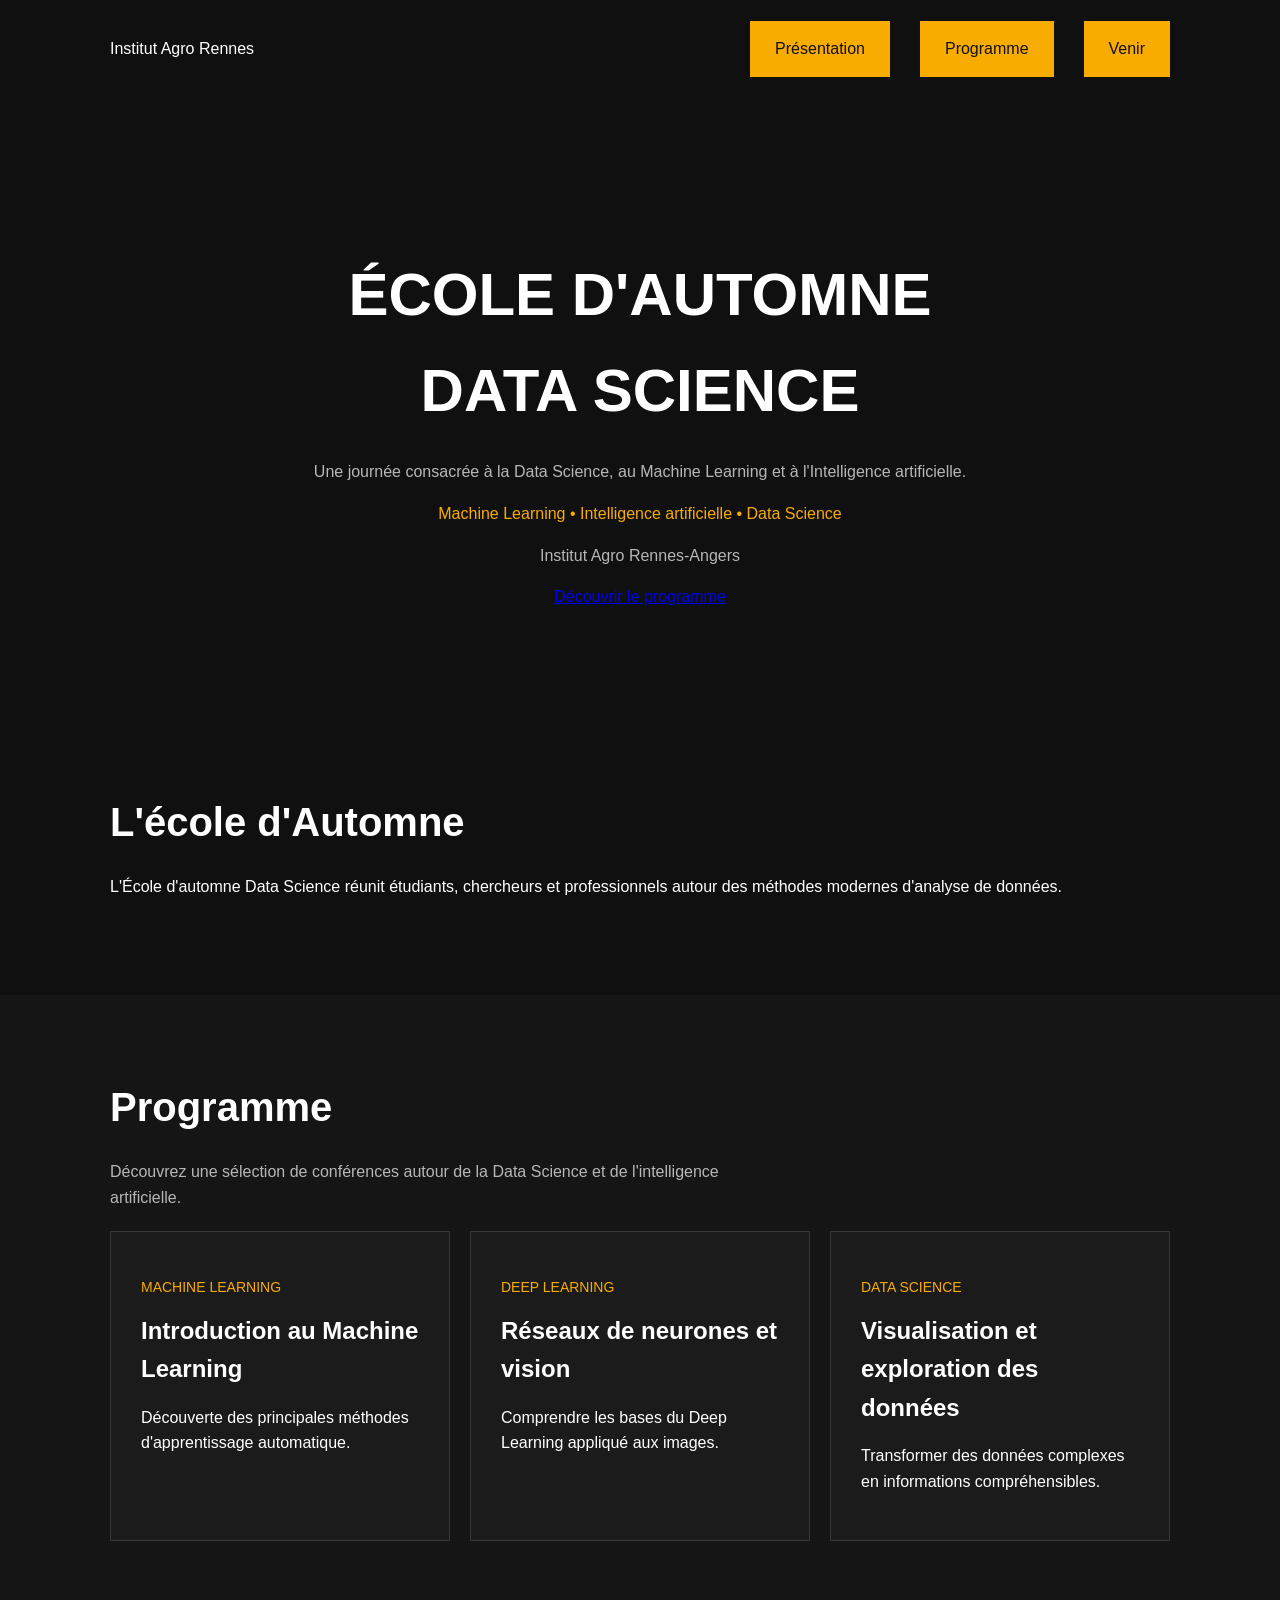
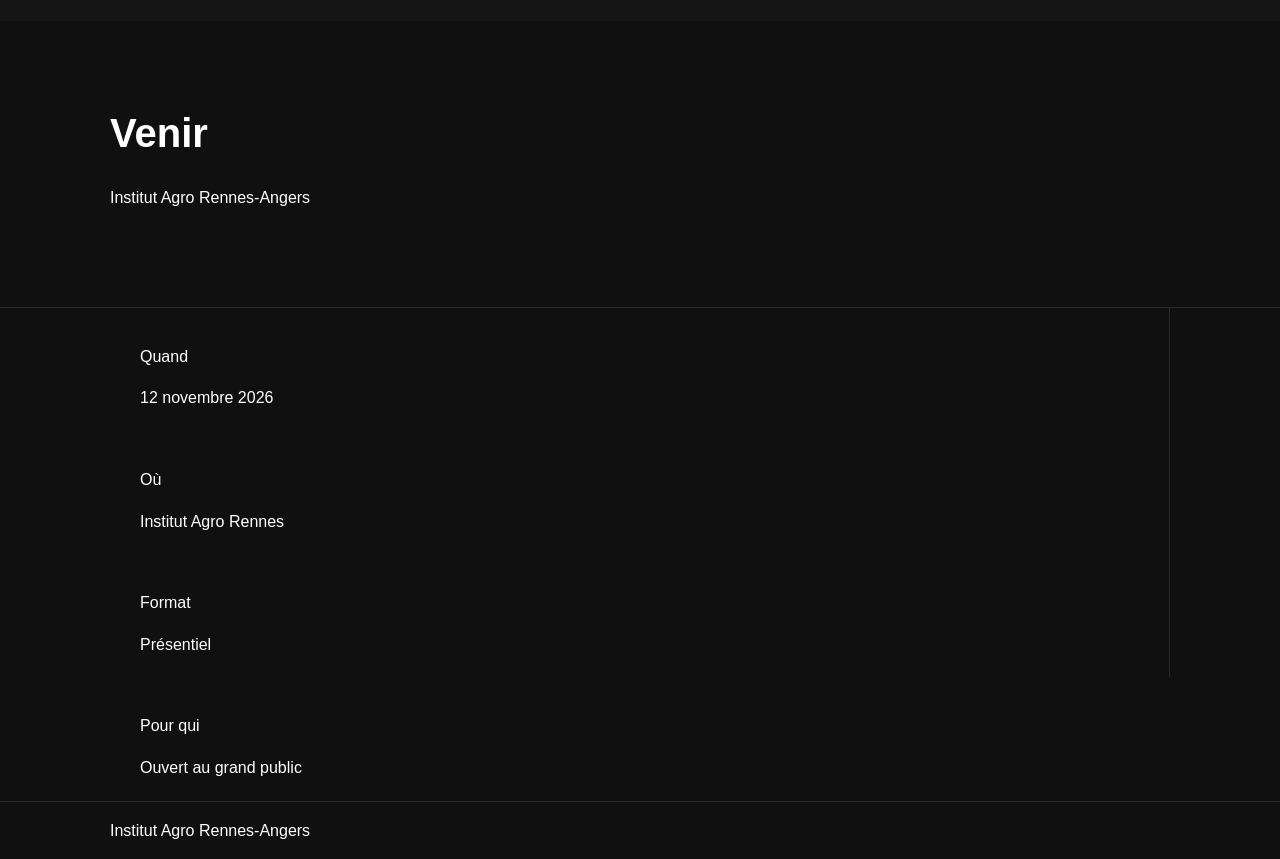
==== index.html @ f774ac55 "Initial commit Co-Authored-By: Claude Opus 5.5 <noreply@anthropic.com>" ====
<!DOCTYPE html>

<html lang="fr">

<head>
    <meta charset="UTF-8">

    <meta 
        name="viewport"
        content="width=device-width, initial-scale=1.0"
    >

    <title>École d'automne Data Science</title>

    <link rel="stylesheet" href="style.css">

</head>

<body>

    <header>

        <div class="container header-content">
        
            <p>
            Institut Agro Rennes
            </p>

            <nav>
                <a class="btn" href="#presentation">Présentation</a>
                <a class="btn" href="#programme">Programme</a>
                <a class="btn" href="#venir">Venir</a>

            </nav>
        </div>
    </header>

    <main>
        <section class="hero">
            <div class="container">
                <h1>
                    École d'automne
                    <br>
                    Data Science
                </h1>

                <p>
                    Une journée consacrée à la Data Science,
                    au Machine Learning et à l'Intelligence artificielle.
                </p>

                <p class="jaune">Machine Learning • Intelligence artificielle • Data Science</p>

                <p>Institut Agro Rennes-Angers</p>

                <a href="#programme">Découvrir le programme</a>

            </div>
        </section>

        <section id="presentation">
            <div class="container">
                <h2>L'école d'Automne</h2>

                <p>
                    L'École d'automne Data Science réunit étudiants,
                    chercheurs et professionnels autour des méthodes
                    modernes d'analyse de données.
                </p>

            </div>
        </section>

        <section id="programme">
            <div class="container">
                <h2>Programme</h2>

                <p class="section-intro">
                    Découvrez une sélection de conférences autour
                    de la Data Science et de l'intelligence artificielle.
                </p>

                <div class="programme-grid">
                    <article class="card">
                        <p class="card-theme">Machine Learning</p>

                        <h3>
                            Introduction au Machine Learning
                        </h3>

                        <p>
                            Découverte des principales méthodes
                            d'apprentissage automatique.
                        </p>
                    </article>

                    <article class="card">
                        <p class="card-theme">Deep Learning</p>

                        <h3>
                            Réseaux de neurones et vision
                        </h3>

                        <p>
                            Comprendre les bases du Deep Learning
                            appliqué aux images.
                        </p>
                    </article>

                    <article class="card">
                        <p class="card-theme">Data Science</p>

                        <h3>
                            Visualisation et exploration des données
                        </h3>

                        <p>
                            Transformer des données complexes
                            en informations compréhensibles.
                        </p>
                    </article>
            </div>
        </section>

        <section id="venir">
            <div class="container">
                <h2>Venir</h2>

                <p>
                    Institut Agro Rennes-Angers
                </p>
            </div>
        </section>

        <section class="infos">
            <div class="container">
                <div class="infos-grid">
                    <div class="info-item">
                        <p class="info-label">Quand</p>
                        <p>12 novembre 2026</p>
                    </div>

                    <div class="info-item">
                        <p class="info-label">Où</p>
                        <p>Institut Agro Rennes</p>
                    </div>

                    <div class="info-item">
                        <p class="info-label">Format</p>
                        <p>Présentiel</p>
                    </div>

                    <div class="info-item">
                        <p class="info-label">Pour qui</p>
                        <p>Ouvert au grand public</p>
                    </div>
                </div>
            </div>
        </section>
    </main>

    <footer>
        <div class="container">
            <p>
                Institut Agro Rennes-Angers
            </p>
        </div>
    </footer>

    

</body>

</html>
---- style.css ----
/* =========================
   BASE
   ========================= */

* {
    box-sizing: border-box;
}

body {
    margin: 0;
    background-color: #101010;
    color: white;
    font-family: Arial, sans-serif;
    line-height: 1.6;
}


/* =========================
   LAYOUT
   ========================= */

.container {
    max-width: 1100px;
    margin: 0 auto;
    padding: 0 20px;
}


/* =========================
   HEADER
   ========================= */

header {
    padding: 20px 0;
}

.header-content {
    display: flex;
    justify-content: space-between;
    align-items: center;
}

nav {
    display: flex;
    gap: 30px;
}

nav a {
    color: white;
    text-decoration: none;
}

nav a:hover {
    color: #f8ac00;
}


/* =========================
   HERO
   ========================= */

.hero {
    text-align: center;
    padding: 100px 0;
}

h1 {
    font-size: 60px;
    margin-bottom: 20px;
    text-transform: uppercase;
}

.hero p {
    color: #b7b7b7;
}

.hero .jaune {
    color: #f8ac00;
}


/* =========================
   BOUTONS
   ========================= */

.btn {
    display: inline-block;
    padding: 15px 25px;
    background-color: #f8ac00;
    color: #101010;
    text-decoration: none;
}

.btn:hover {
    background-color: white;
}


/* =========================
   SECTIONS
   ========================= */

#presentation,
#programme,
#venir {
    padding: 80px 0;
}

.programme-grid {
    display: grid;
    grid-template-columns: repeat(3, 1fr);
    gap: 20px;
}

.card {
    padding: 30px;

    background-color: #1b1b1b;

    border: 1px solid #383838;

    transition: border-color 0.2s ease,
    transform 0.2s ease;
}

.card-theme {
    color: #f8ac00;
    text-transform: uppercase;
    font-size: 14px;
}
.card h3 {
    font-size: 24px;
    margin-top: 10px;
    margin-bottom: 15px;
}

h2 {
    font-size: 40px;
    margin-top: 0;
    margin-bottom: 20px;
}

.section-intro {
    max-width: 650px;
    color: #b7b7b7;
    margin-bottom: 20px;
}

.card:hover {
    border-color: #f8ac00;
    transform: translateY(-4px);
}

#programme {
    background-color: #151515;
}

#presentation,
#programme,
#venir {
    padding: 80px 0;
    border-color: 1px solid #282828;
}

@media (max-width: 800px) {
    .header-content {
        flex-direction: column;
        gap: 15px;
    }

    nav {
        gap: 15px;
    }

    h1 {
        font-size: 40px;
    }

    h2 {font-size: 32px;}

    .programme-grid {
        grid-template-columns: 1fr;
    }
}

.infos {
    border-top: 1px solid #282828;
    border-bottom: 1px solid #282828;
}

.infos.grid {
    display: grid;
    grid-template-columns: repeat(4, 1fr);
}

.info-item {
    padding: 20px 30px;
    border-right: 1px solid #282828;
}

.info-item:last-child {
    border-style: none;
}

.info-item p:last-child {
    margin: 0;
}
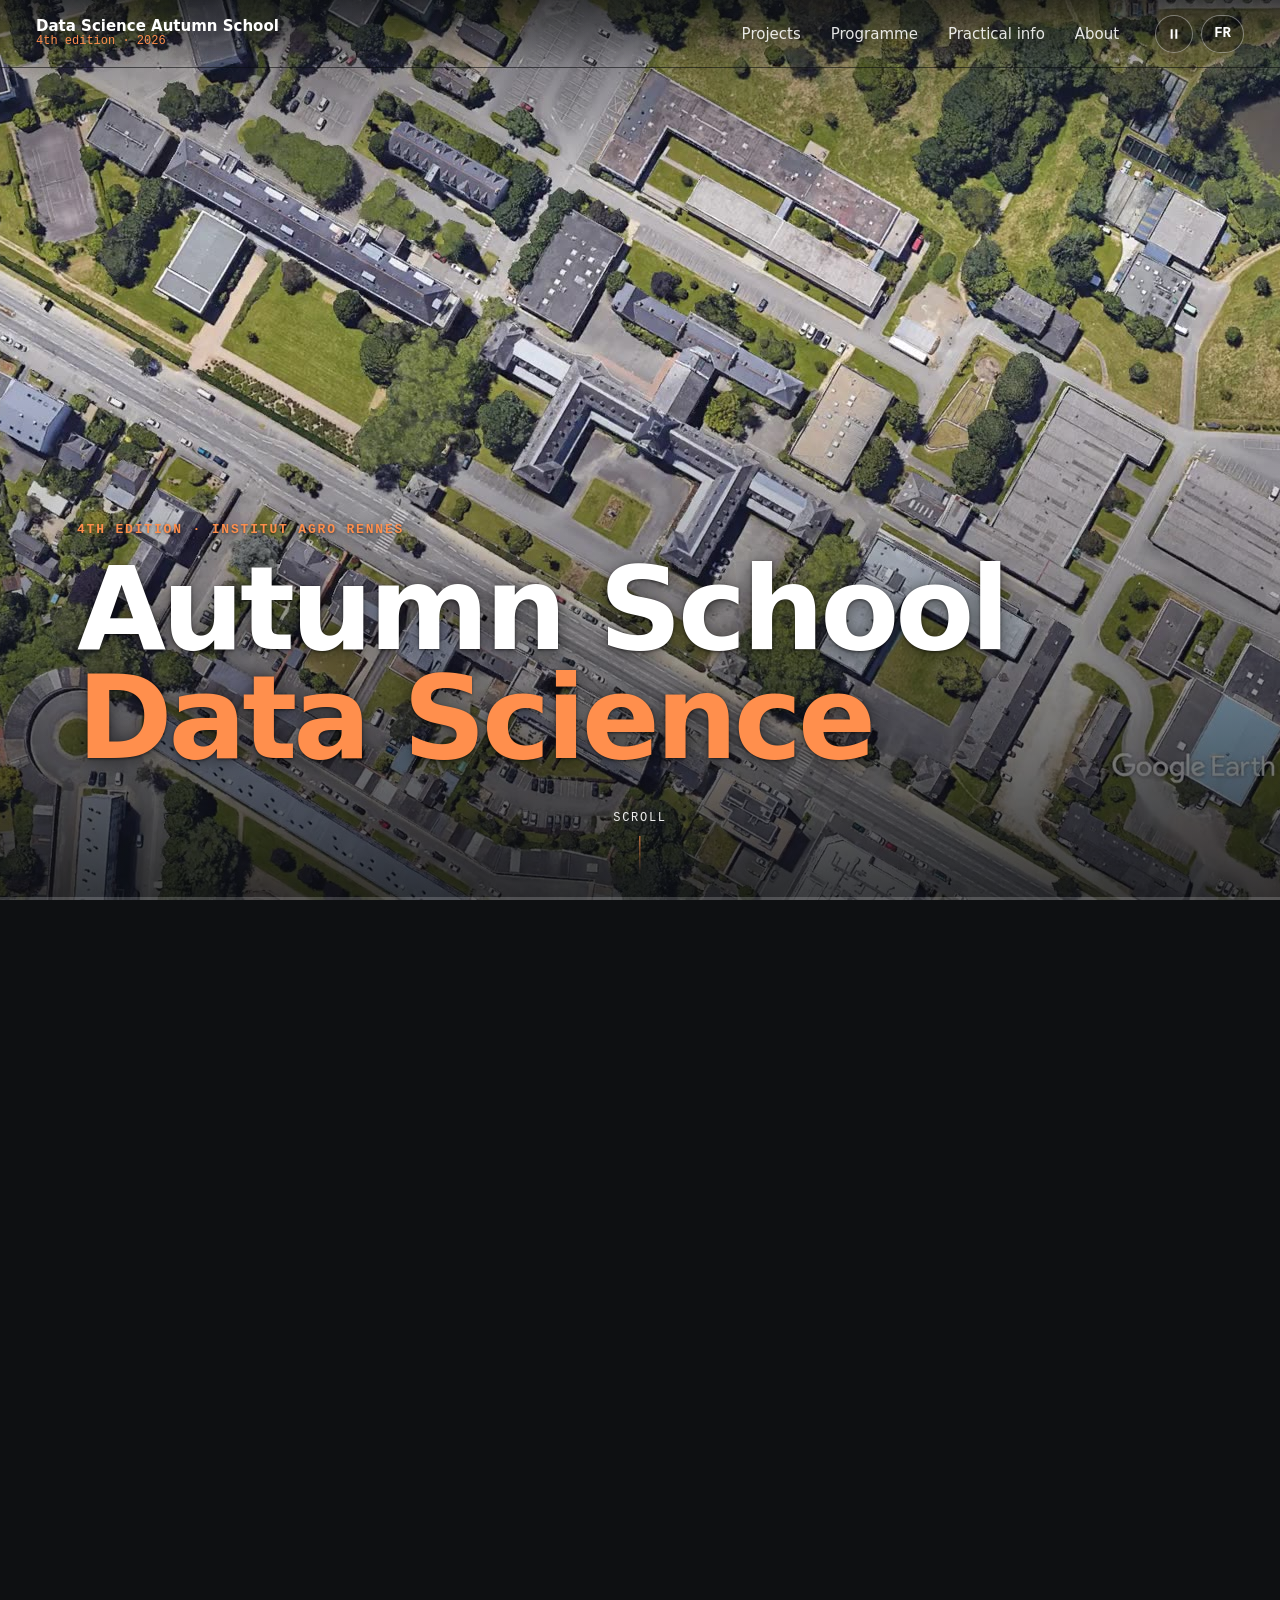
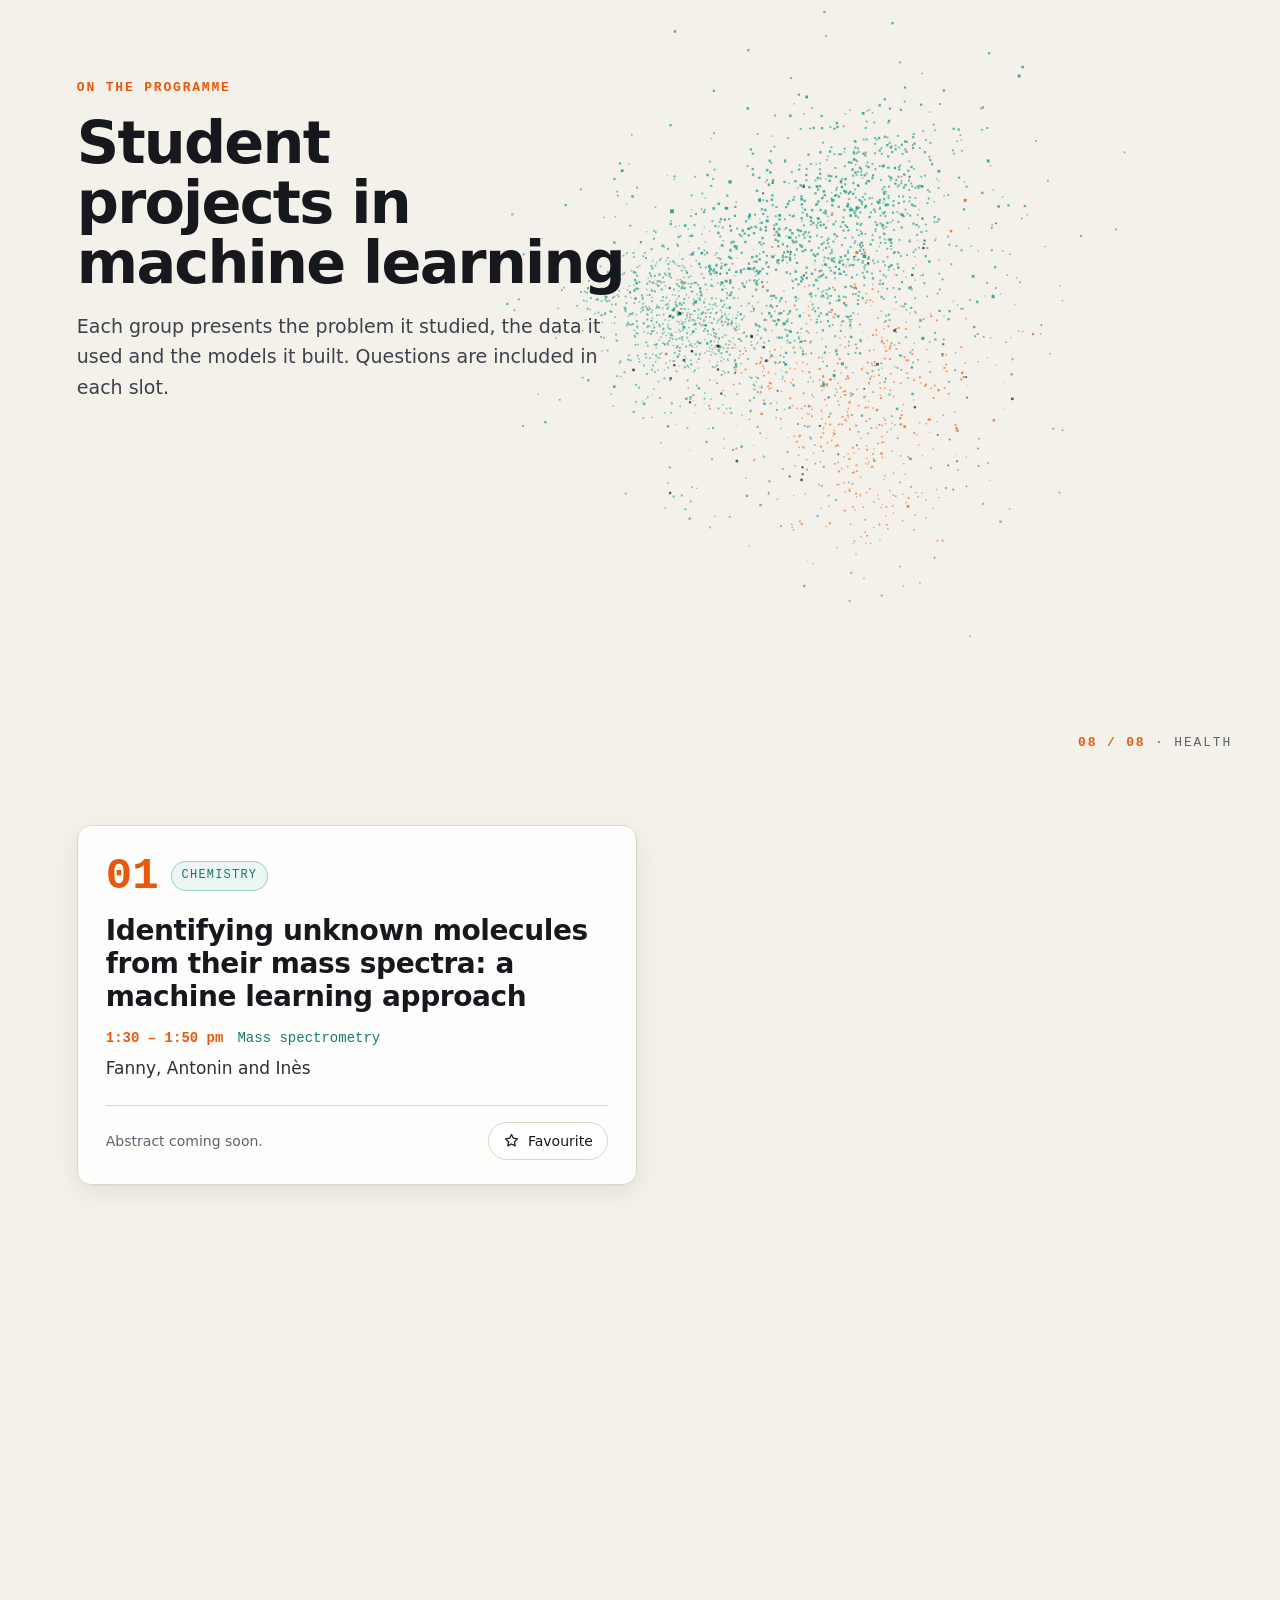
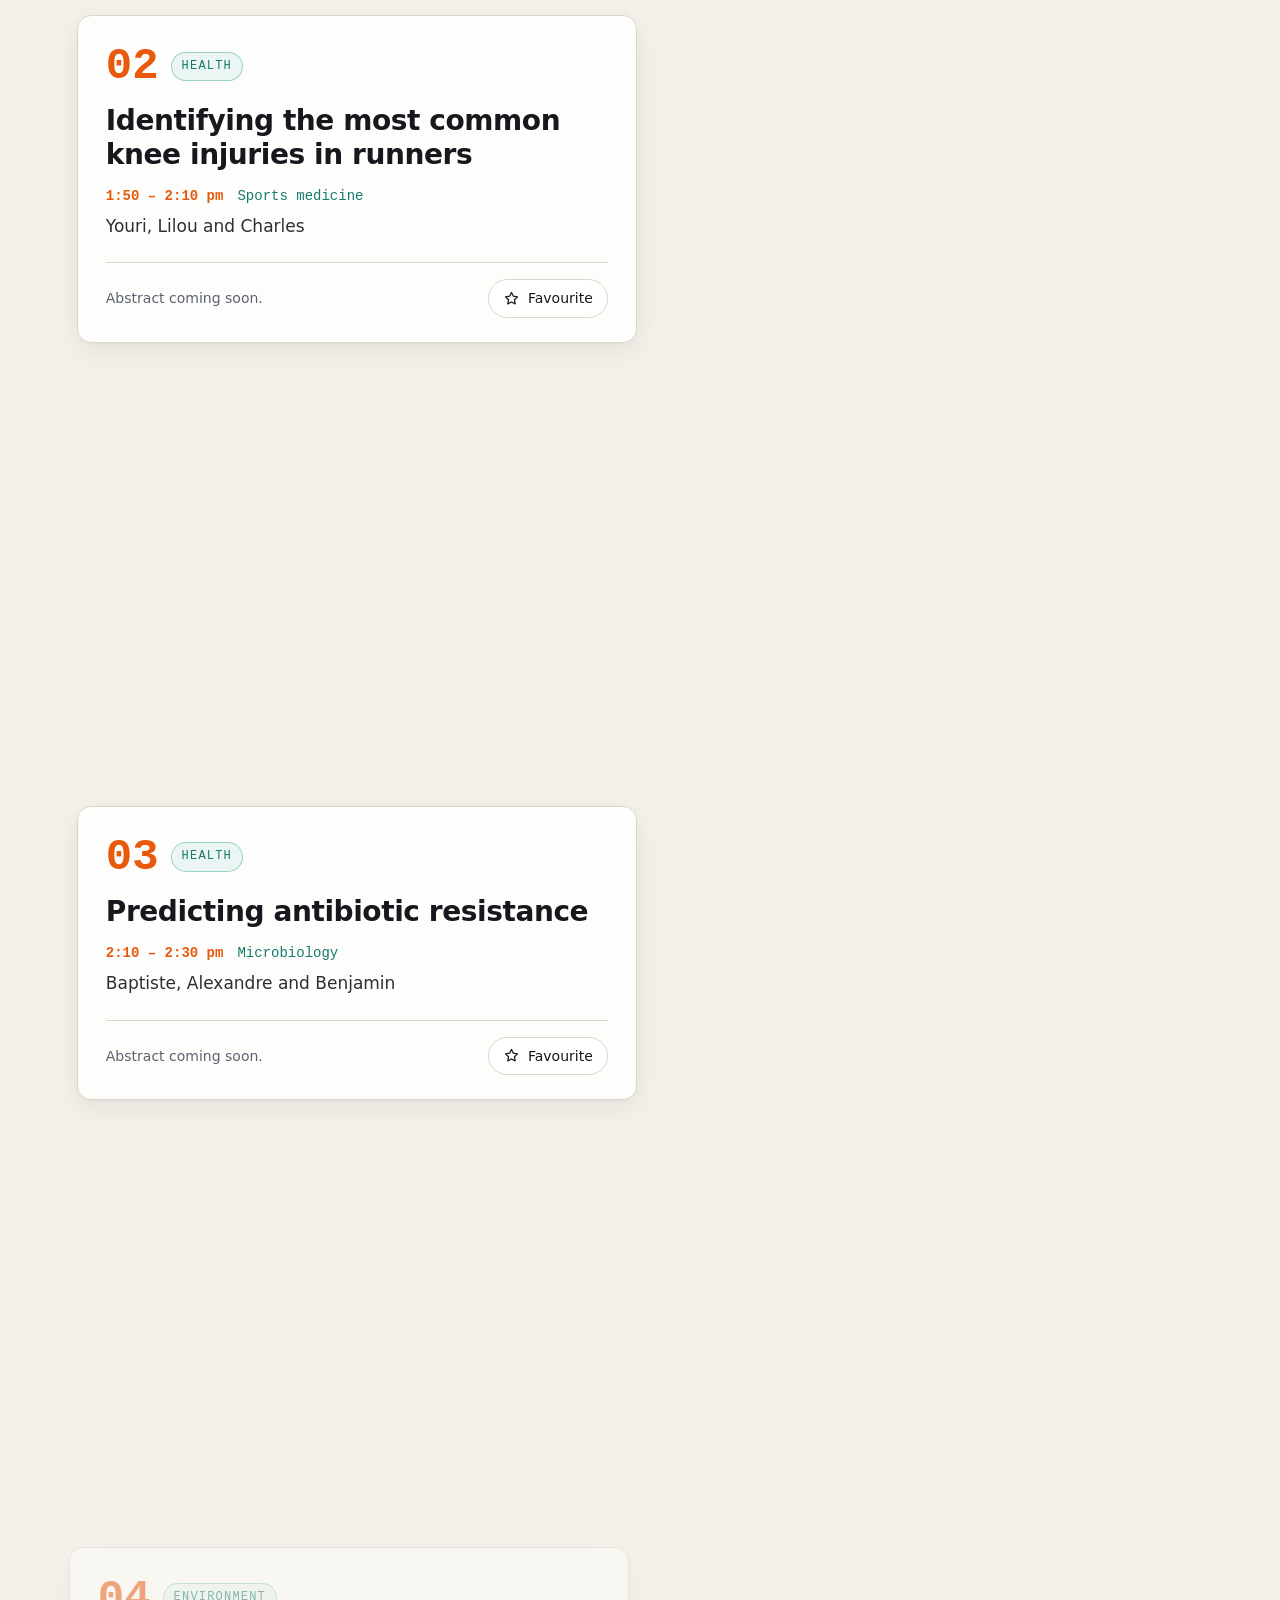
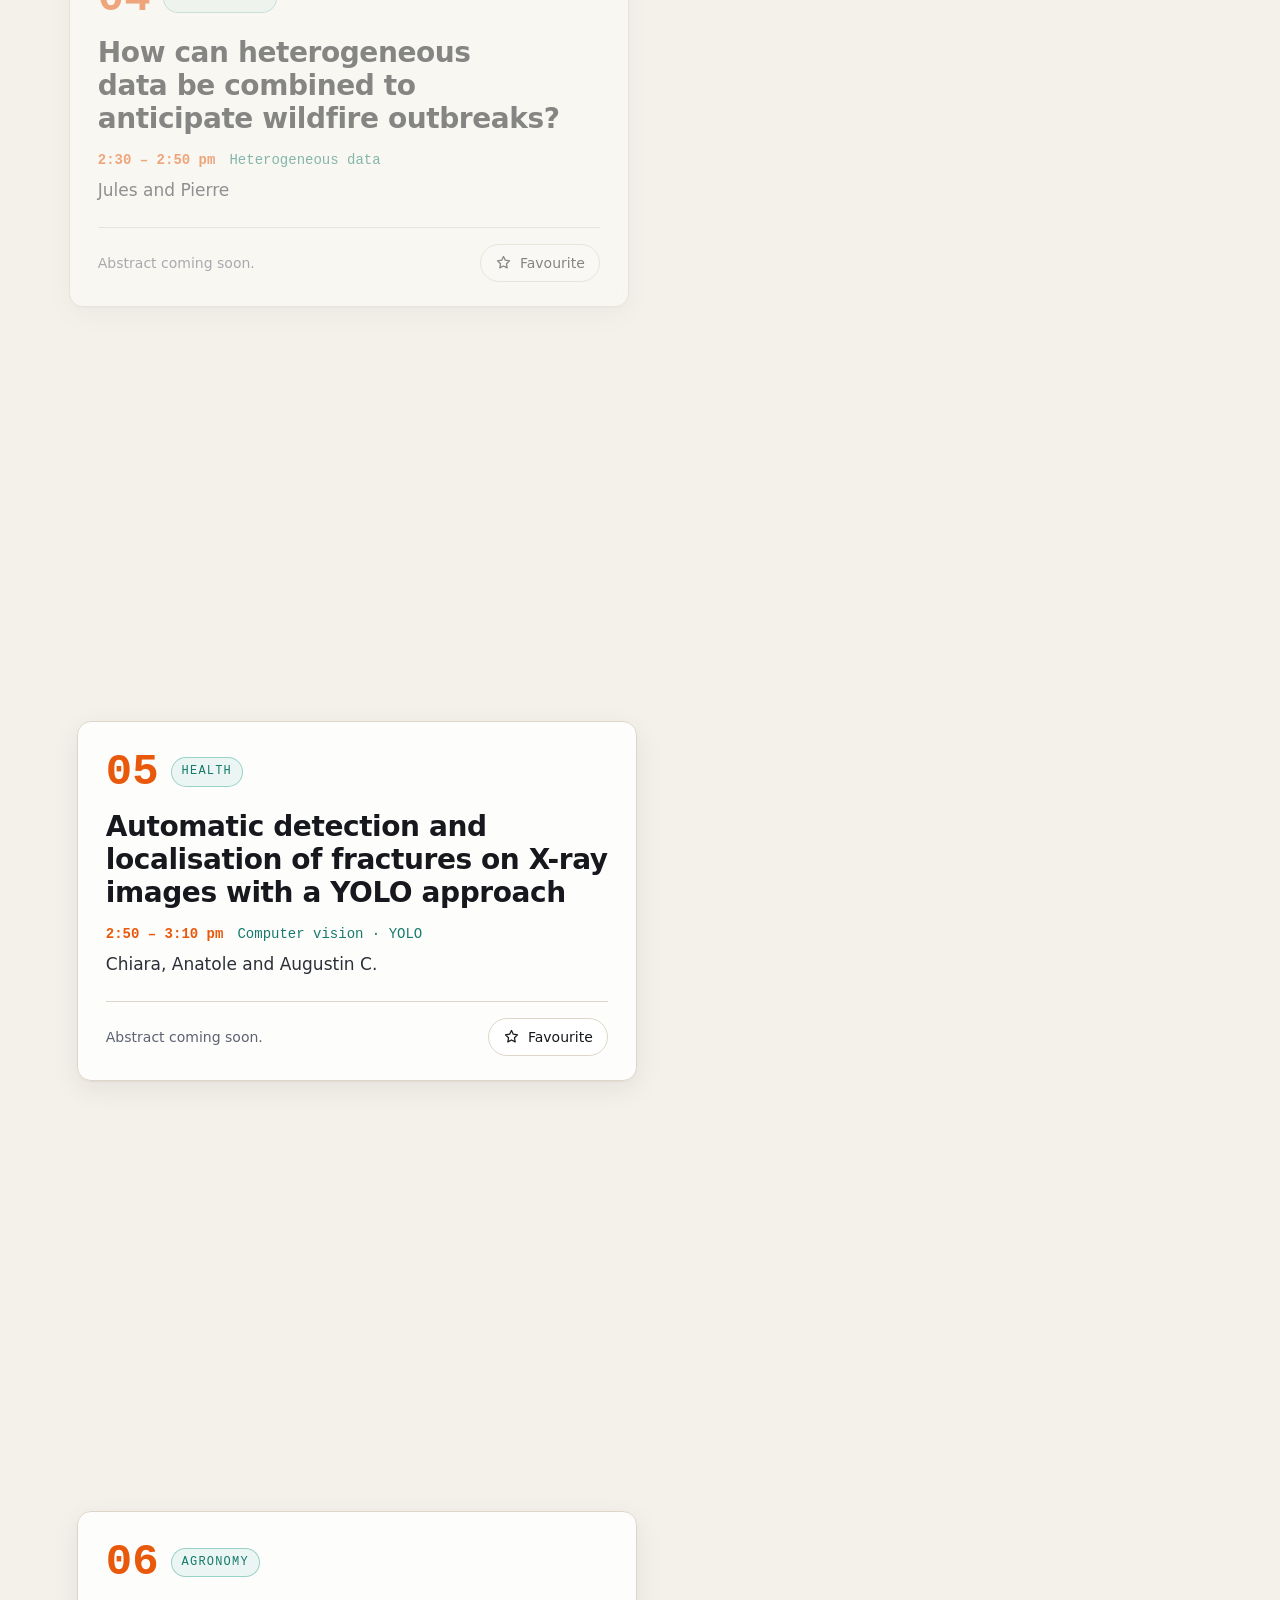
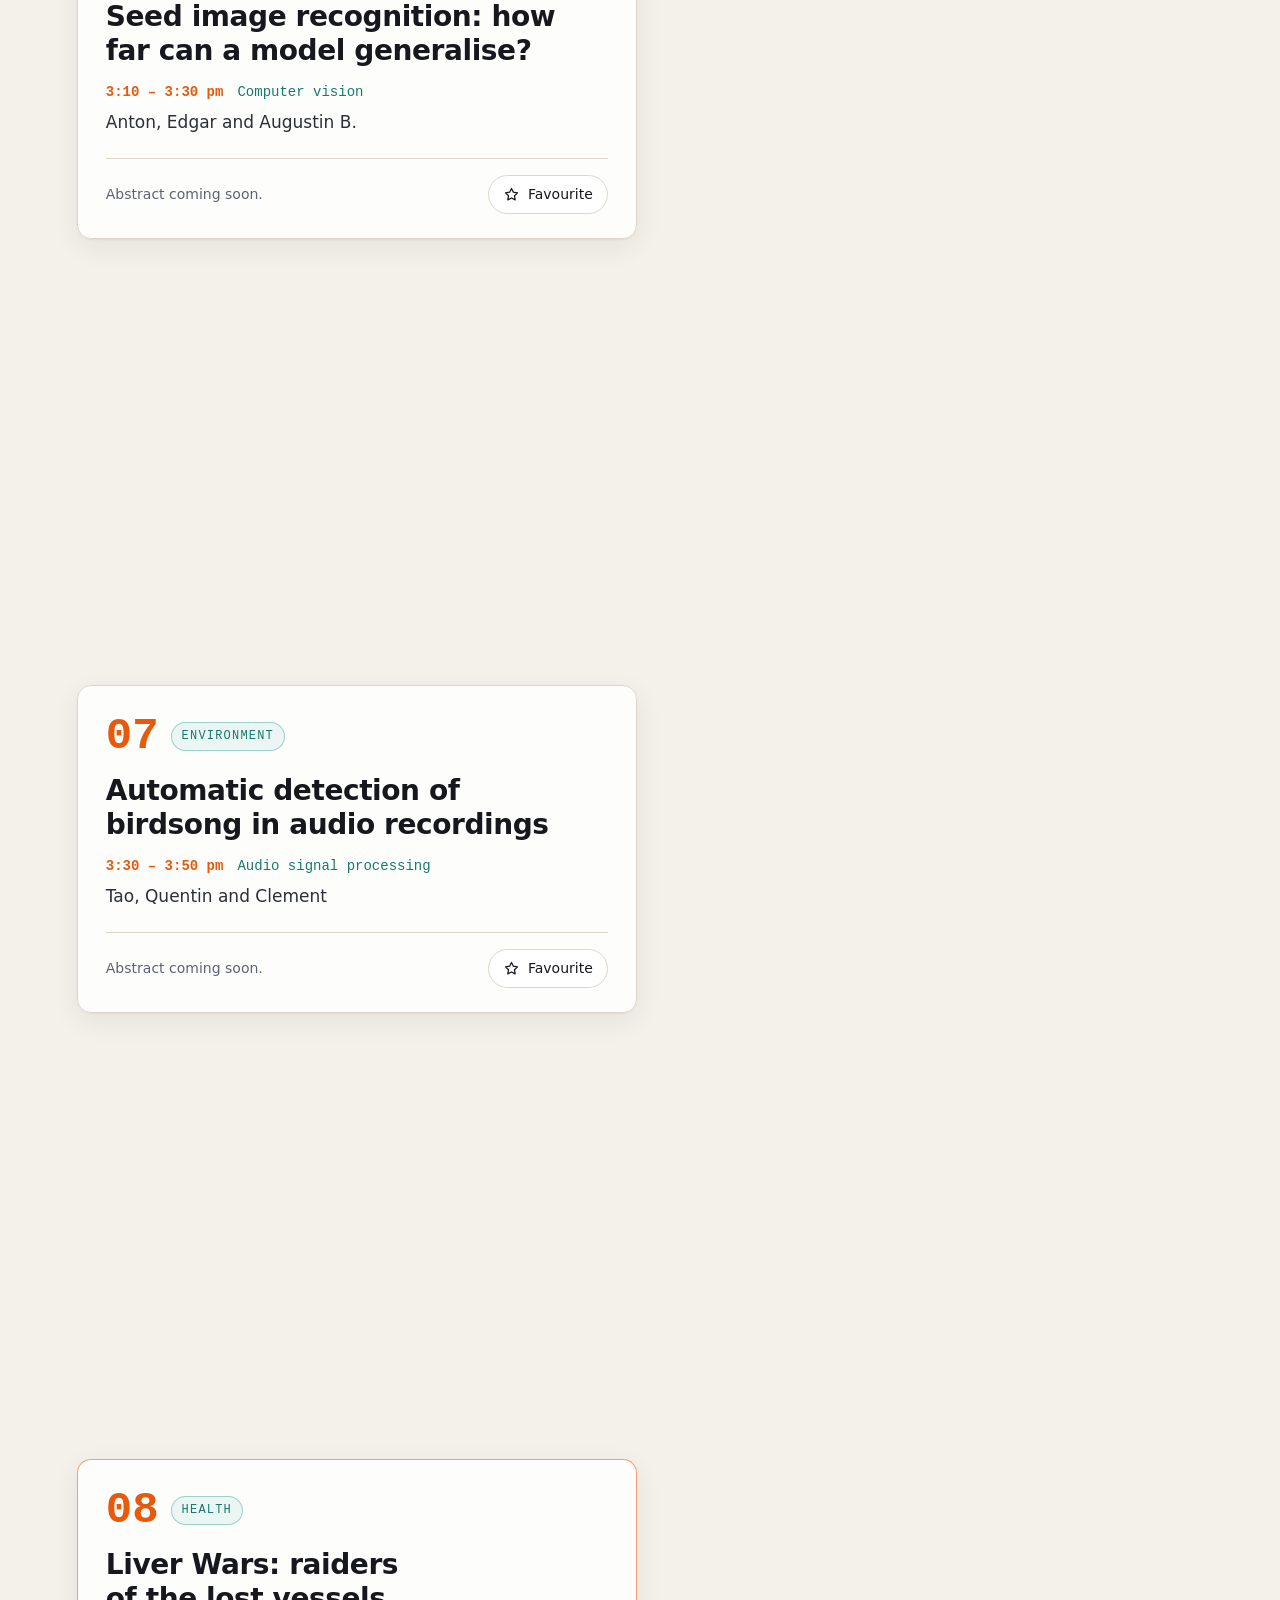
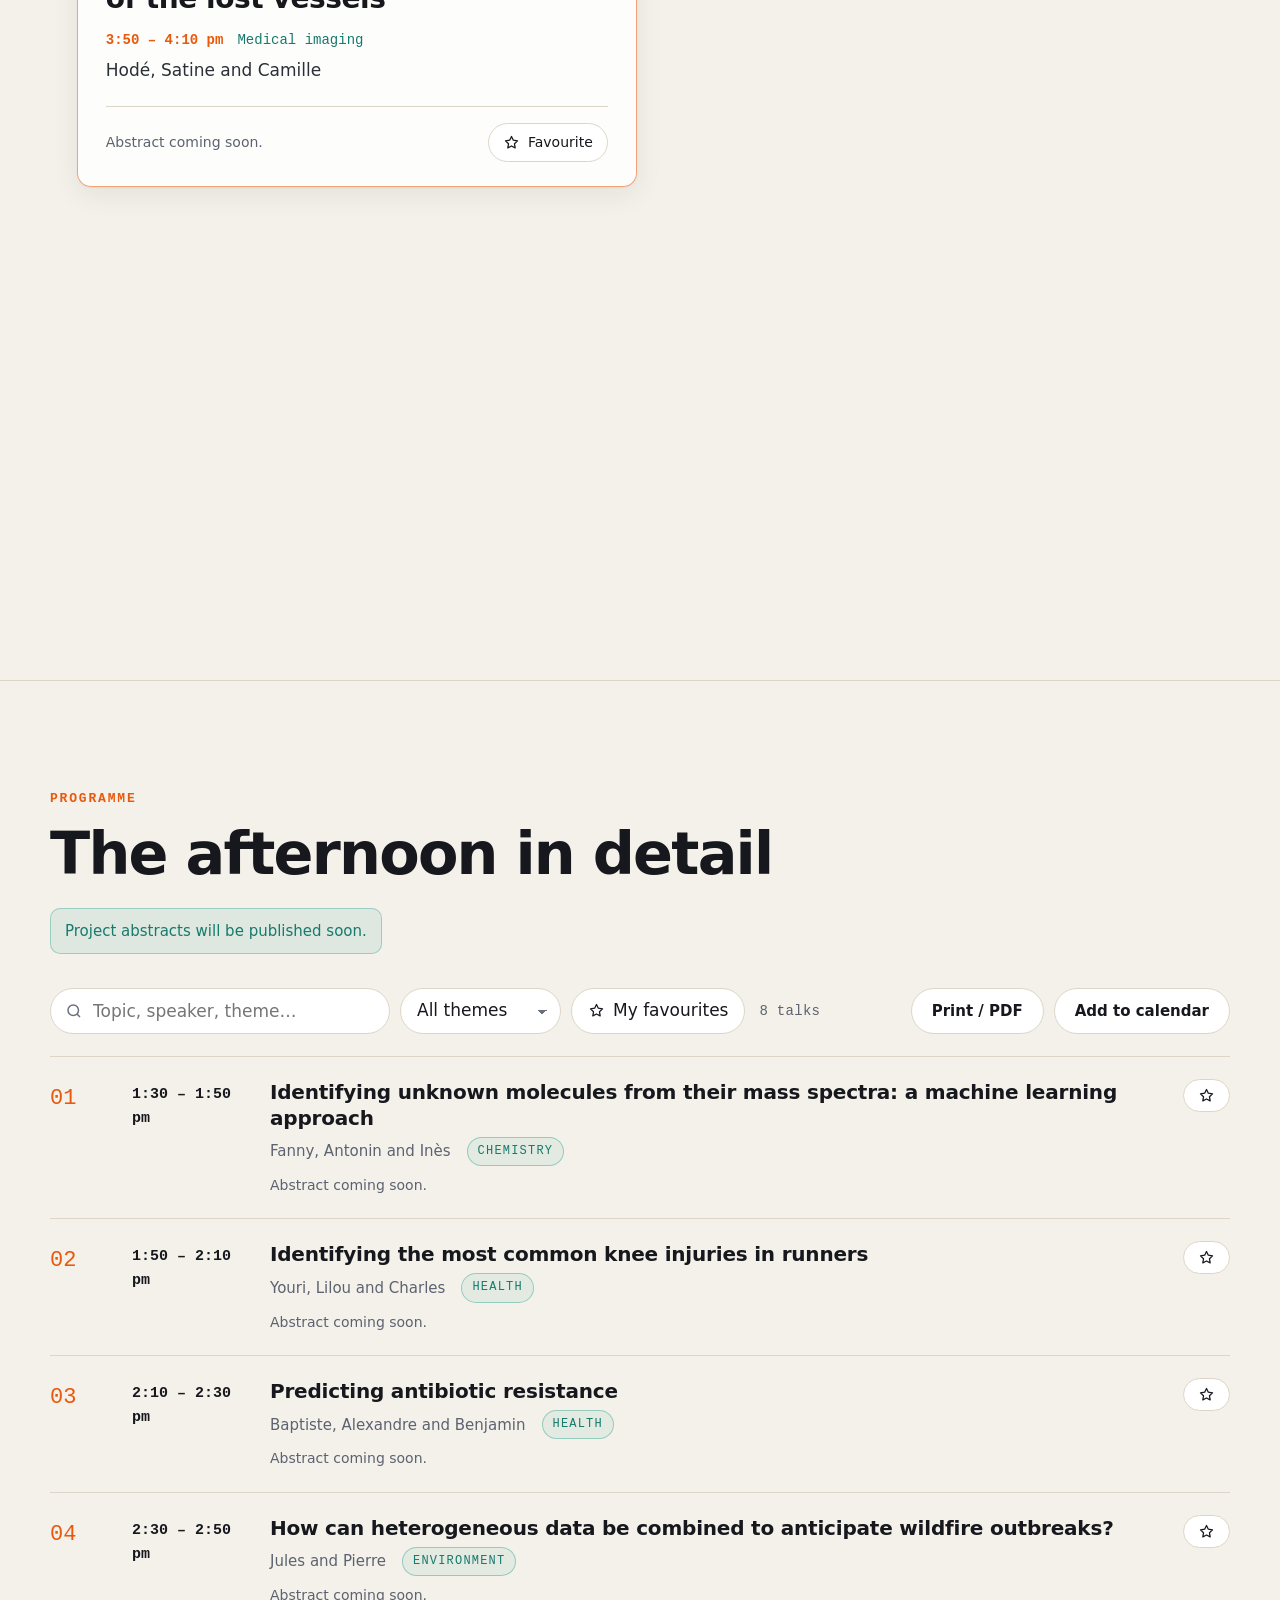
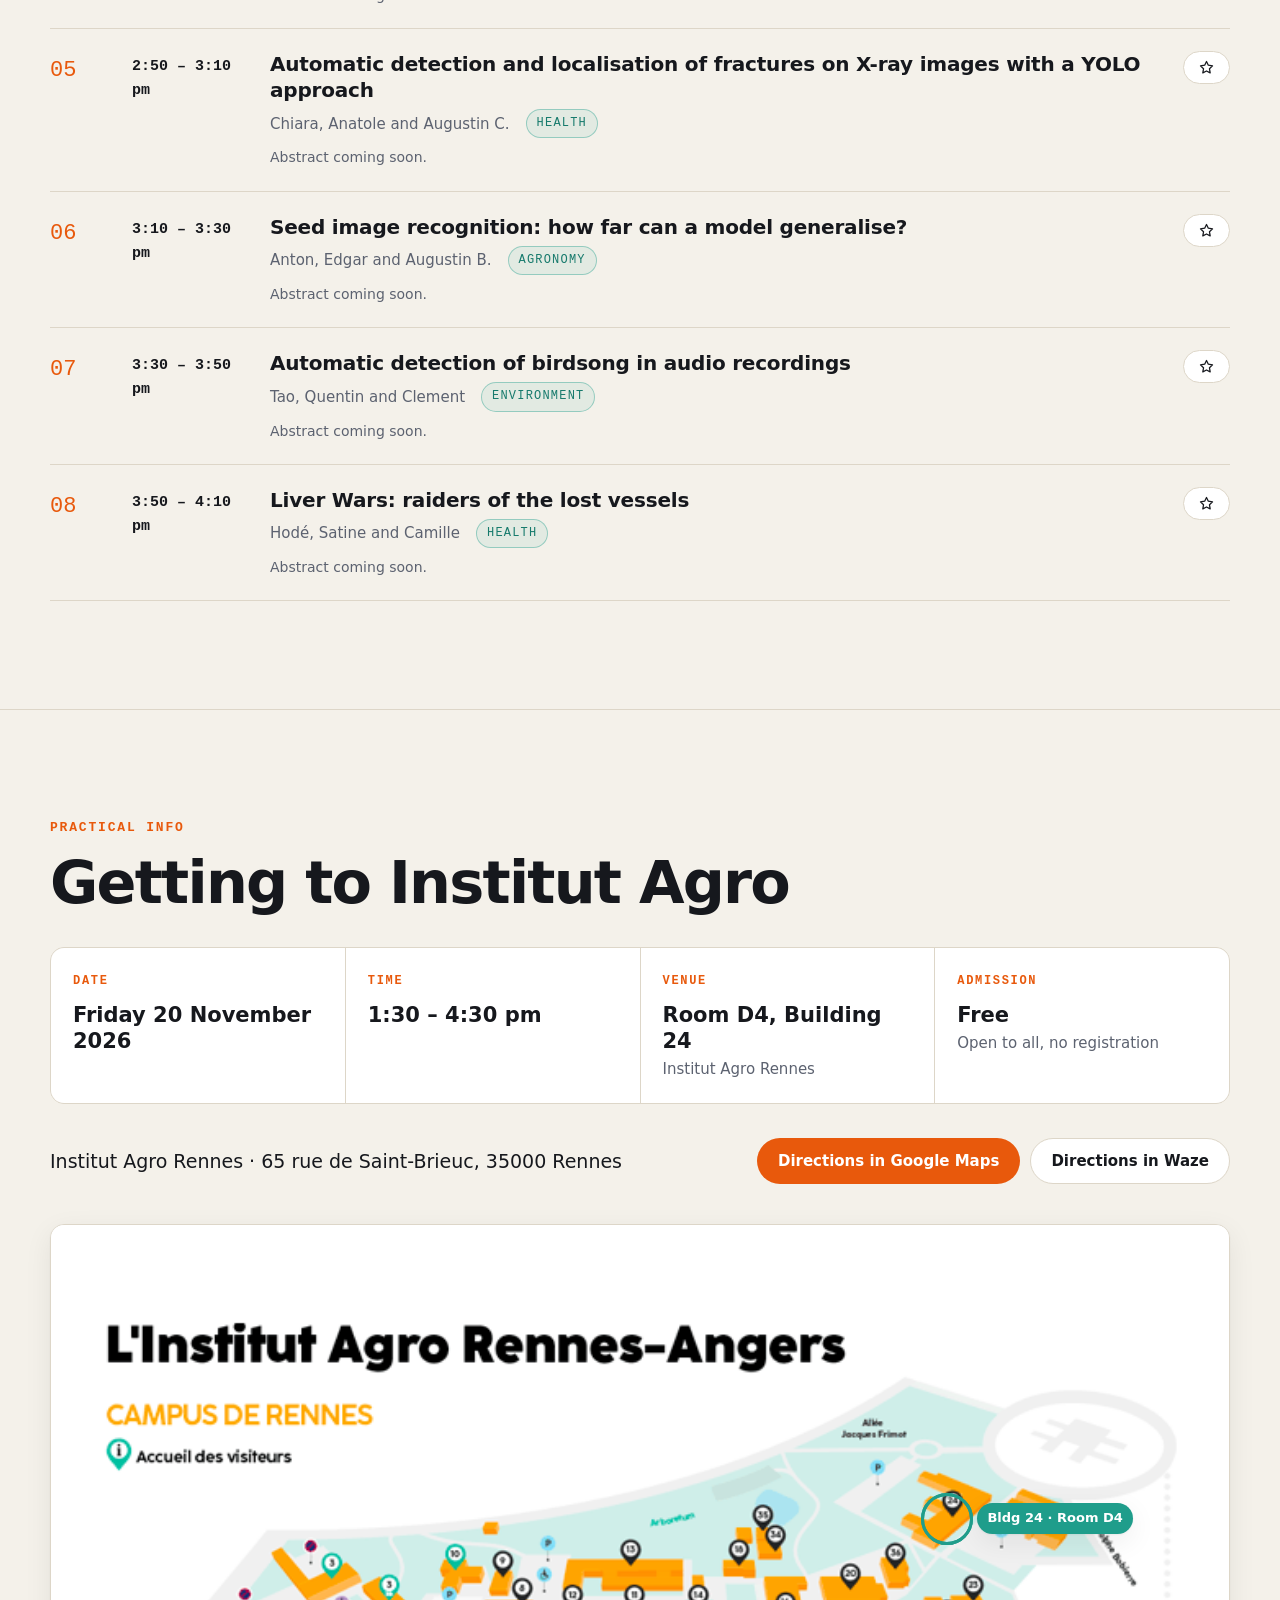
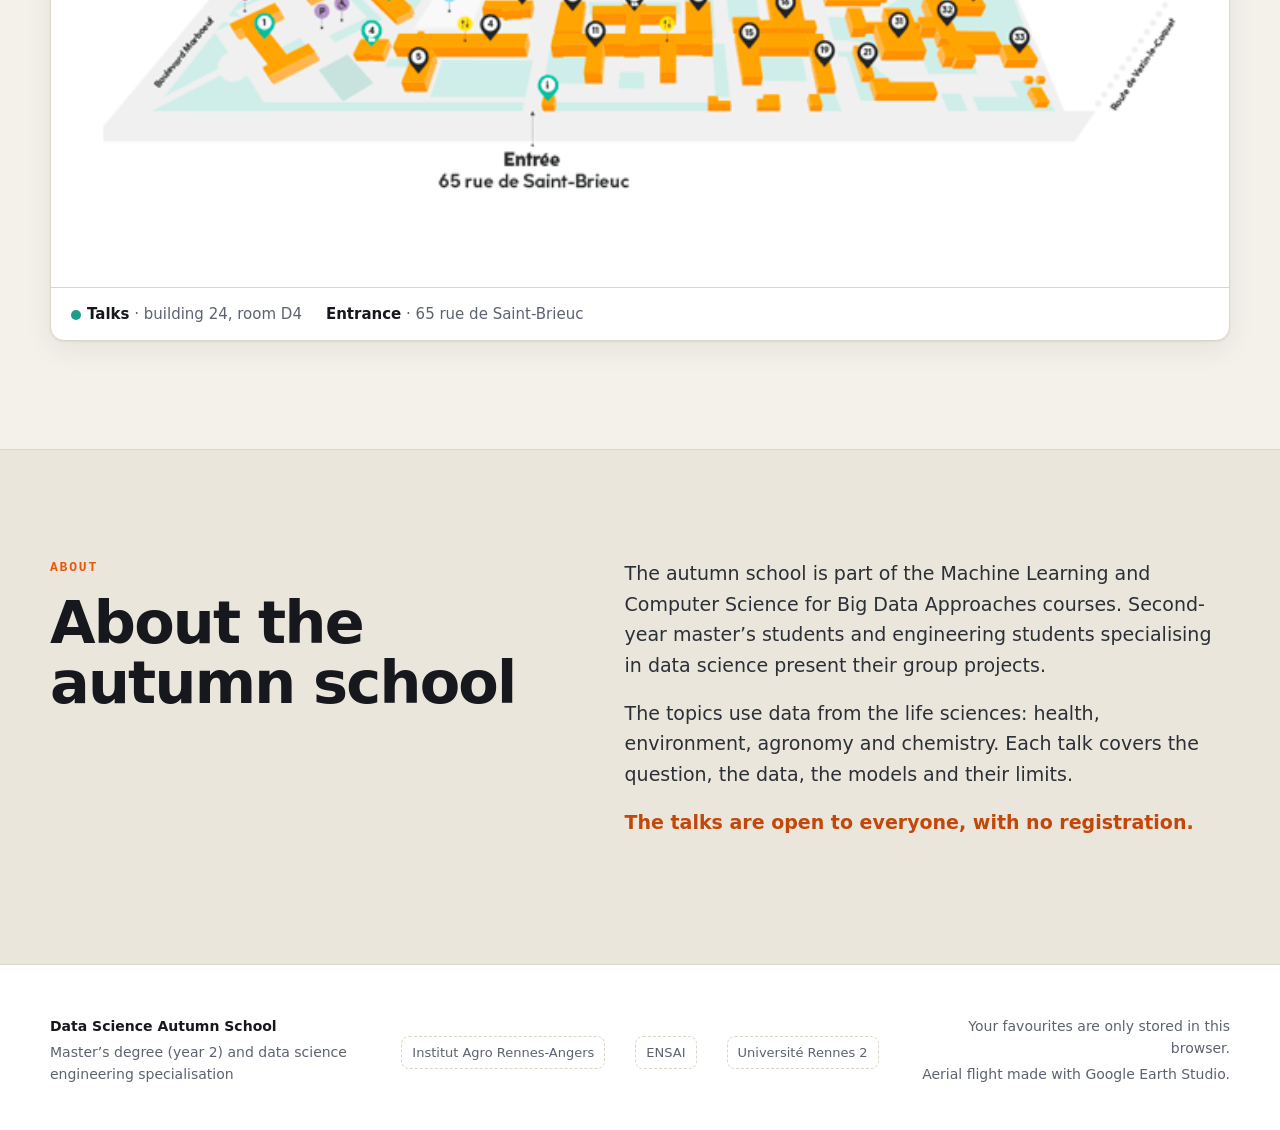
==== commit a72127d5: "Vrais fichiers" ====
--- a/index.html
+++ b/index.html
@@ -1,174 +1,194 @@
 <!DOCTYPE html>
+<html lang="fr">
+<head>
+  <meta charset="utf-8">
+  <meta name="viewport" content="width=device-width, initial-scale=1">
+  <title>École d’automne Data Science — Institut Agro Rennes</title>
+  <meta name="description" content="Quatrième édition de l’école d’automne Data Science de l’Institut Agro Rennes : huit projets étudiants de Machine Learning appliqués au vivant. Entrée libre.">
+  <meta name="theme-color" content="#f4f1ea">
+  <link rel="icon" href="assets/favicon.svg" type="image/svg+xml">
+  <link rel="preload" as="image" href="assets/video/poster-debut.jpg">
+  <link rel="stylesheet" href="style.css">
+</head>
+<body>
+  <a class="skip" href="#programme" data-i18n="skip">Aller au programme</a>
 
-<html lang="fr">
+  <header class="site-header" id="top">
+    <a class="brand" href="#top" aria-label="Accueil">
+      <img class="brand-logo" src="assets/logos/Logo_Institut_Agro_Rennes-Angers.png" alt="Institut Agro Rennes-Angers" onerror="this.remove()">
+      <span class="brand-text">
+        <strong data-i18n="brand">École d’automne Data Science</strong>
+        <small data-i18n="brandSub">4ᵉ édition · 2026</small>
+      </span>
+    </a>
+    <nav class="nav" aria-label="Navigation principale">
+      <a href="#projets" data-i18n="navProjects">Projets</a>
+      <a href="#programme" data-i18n="navProgramme">Programme</a>
+      <a href="#infos" data-i18n="navInfo">Infos pratiques</a>
+      <a href="#apropos" data-i18n="navAbout">À propos</a>
+    </nav>
+    <div class="header-tools">
+      <button class="icon-btn" id="motionToggle" type="button" aria-pressed="false" data-i18n-title="motionPause" title="Mettre les animations en pause">
+        <svg viewBox="0 0 24 24" aria-hidden="true"><path class="i-pause" d="M7 5h3v14H7zM14 5h3v14h-3z"/><path class="i-play" d="M8 5l11 7-11 7z"/></svg>
+      </button>
+      <button class="lang-btn" id="langToggle" type="button" aria-label="Switch to English">EN</button>
+    </div>
+  </header>
 
-<head>
-    <meta charset="UTF-8">
+  <main>
+    <!-- 1. Vol vers le campus : la vidéo avance avec le défilement -->
+    <section class="flight" id="vol" aria-label="Vol vers le campus">
+      <div class="flight-sticky">
+        <div class="flight-media">
+          <img class="flight-poster" id="flightPoster" src="assets/video/poster-debut.jpg" alt="">
+          <video class="flight-video" id="flightVideo" muted playsinline preload="none" aria-hidden="true"></video>
+          <div class="flight-shade"></div>
+        </div>
+        <p class="attribution">Google Earth</p>
 
-    <meta 
-        name="viewport"
-        content="width=device-width, initial-scale=1.0"
-    >
+        <div class="beat beat-1" data-from="0" data-to="0.27">
+          <p class="kicker mono" data-i18n="heroKicker">4ᵉ édition · Institut Agro Rennes</p>
+          <h1 class="hero-title"><span data-i18n="heroTitleA">École d’automne</span><br><em>Data Science</em></h1>
+        </div>
+        <div class="beat beat-2" data-from="0.3" data-to="0.58">
+          <p class="beat-big" data-i18n-html="beat2">Huit projets étudiants de <em>Machine Learning</em> appliqués au vivant.</p>
+        </div>
+        <div class="beat beat-3" data-from="0.62" data-to="0.86">
+          <p class="kicker mono" data-i18n="beat3Kicker">Un après-midi de conférences</p>
+          <p class="beat-big" id="beat3Line">13h30 – 16h30 · Salle D4</p>
+        </div>
+        <div class="beat beat-4" data-from="0.88" data-to="1.01">
+          <p class="beat-big" data-i18n="beat4">Rendez-vous ici.</p>
+          <a class="btn btn-primary" href="#projets" data-i18n="beat4Cta">Découvrir les projets</a>
+        </div>
 
-    <title>École d'automne Data Science</title>
+        <div class="scroll-hint" id="scrollHint" aria-hidden="true">
+          <span data-i18n="scrollHint">Faites défiler</span>
+          <i></i>
+        </div>
+        <div class="flight-progress" aria-hidden="true"><i id="flightBar"></i></div>
+      </div>
+    </section>
 
-    <link rel="stylesheet" href="style.css">
+    <!-- 2. Les projets : un nuage de points 3D change de forme pour chaque conférence -->
+    <section class="projects" id="projets" aria-labelledby="projectsTitle">
+      <div class="projects-stage" aria-hidden="true">
+        <canvas id="cloud"></canvas>
+        <div class="stage-label mono" id="stageLabel"></div>
+      </div>
+      <div class="projects-track">
+        <header class="section-head projects-head">
+          <p class="kicker mono" data-i18n="projectsKicker">Au programme</p>
+          <h2 id="projectsTitle" data-i18n="projectsTitle">Des projets étudiants en Machine Learning</h2>
+          <p class="lead" data-i18n="projectsLead">Chaque groupe présente le problème étudié, les données utilisées et les modèles qu’il a construits. Questions comprises dans le temps de passage.</p>
+        </header>
+        <ol class="talk-cards" id="talkCards"></ol>
+      </div>
+    </section>
 
-</head>
+    <!-- 3. Programme complet -->
+    <section class="programme" id="programme" aria-labelledby="programmeTitle">
+      <div class="wrap">
+        <header class="section-head">
+          <p class="kicker mono" data-i18n="programmeKicker">Programme</p>
+          <h2 id="programmeTitle" data-i18n="programmeTitle">L’après-midi en détail</h2>
+          <p class="notice" id="programmeNotice" data-i18n="programmeNotice">Programme provisoire : l’ordre de passage et les résumés seront publiés prochainement.</p>
+        </header>
 
-<body>
+        <div class="live-banner" id="liveBanner" hidden></div>
 
-    <header>
+        <div class="toolbar" role="search">
+          <label class="field field-search">
+            <span class="sr-only" data-i18n="searchLabel">Rechercher</span>
+            <svg viewBox="0 0 24 24" aria-hidden="true"><circle cx="11" cy="11" r="7"/><path d="M20 20l-4-4"/></svg>
+            <input id="search" type="search" autocomplete="off" data-i18n-placeholder="searchPlaceholder" placeholder="Sujet, intervenant, thème…">
+          </label>
+          <label class="field">
+            <span class="sr-only" data-i18n="themeLabel">Thème</span>
+            <select id="themeFilter"></select>
+          </label>
+          <button class="chip" id="favFilter" type="button" aria-pressed="false">
+            <svg viewBox="0 0 24 24" aria-hidden="true"><path d="M12 3.5l2.6 5.3 5.9.9-4.3 4.1 1 5.8L12 16.9l-5.2 2.7 1-5.8-4.3-4.1 5.9-.9z"/></svg>
+            <span data-i18n="favFilter">Mes favoris</span>
+          </button>
+          <span class="count mono" id="resultCount" aria-live="polite"></span>
+          <span class="toolbar-spacer"></span>
+          <button class="btn btn-ghost" id="printBtn" type="button" data-i18n="print">Imprimer / PDF</button>
+          <button class="btn btn-ghost" id="icsBtn" type="button" data-i18n="calendar">Ajouter au calendrier</button>
+        </div>
 
-        <div class="container header-content">
-        
-            <p>
-            Institut Agro Rennes
-            </p>
+        <ol class="talk-list" id="talkList"></ol>
+        <p class="empty" id="emptyState" hidden data-i18n="empty">Aucune conférence ne correspond à cette recherche.</p>
+      </div>
+    </section>
 
-            <nav>
-                <a class="btn" href="#presentation">Présentation</a>
-                <a class="btn" href="#programme">Programme</a>
-                <a class="btn" href="#venir">Venir</a>
+    <!-- 4. Infos pratiques -->
+    <section class="info" id="infos" aria-labelledby="infoTitle">
+      <div class="wrap">
+        <header class="section-head">
+          <p class="kicker mono" data-i18n="infoKicker">Infos pratiques</p>
+          <h2 id="infoTitle" data-i18n="infoTitle">Venir à l’Institut Agro</h2>
+        </header>
+        <dl class="facts" id="facts"></dl>
+        <div class="route">
+          <p class="address" id="address"></p>
+          <div class="route-links">
+            <a class="btn btn-primary" id="gmapsLink" target="_blank" rel="noopener" data-i18n="gmaps">Itinéraire Google Maps</a>
+            <a class="btn btn-ghost" id="wazeLink" target="_blank" rel="noopener" data-i18n="waze">Itinéraire Waze</a>
+          </div>
+        </div>
+        <figure class="campus-map">
+          <div class="map-frame" id="mapFrame">
+            <div class="map-frame-inner">
+              <img src="assets/plan-campus.png" width="720" height="405" loading="lazy" data-i18n-alt="mapAlt" alt="Plan du campus de Rennes de l’Institut Agro, avec le bâtiment 24 signalé">
+              <span class="map-marker" aria-hidden="true"><span class="map-tag" data-i18n="mapTag">Bât. 24 · Salle D4</span></span>
+            </div>
+          </div>
+          <figcaption class="map-caption">
+            <span><span class="dot" style="background:var(--teal)"></span><b data-i18n="mapConf">Conférences</b> · <span data-i18n="mapConfWhere">bâtiment 24, salle D4</span></span>
+            <span><b data-i18n="mapEntry">Entrée</b> · 65 rue de Saint-Brieuc</span>
+          </figcaption>
+        </figure>
+      </div>
+    </section>
 
-            </nav>
+    <!-- 5. À propos -->
+    <section class="about" id="apropos" aria-labelledby="aboutTitle">
+      <div class="wrap about-grid">
+        <header class="section-head">
+          <p class="kicker mono" data-i18n="aboutKicker">À propos</p>
+          <h2 id="aboutTitle" data-i18n="aboutTitle">Le cadre de l’école d’automne</h2>
+        </header>
+        <div class="about-text">
+          <p data-i18n="about1">L’école d’automne clôt les enseignements de Machine Learning et de Computer Science for Big Data Approaches. Les étudiants de Master 2 et les élèves ingénieurs en spécialisation Sciences des données y présentent les projets menés en groupe.</p>
+          <p data-i18n="about2">Les sujets portent sur des données issues des sciences du vivant : santé, environnement, agronomie et chimie. Chaque présentation expose la question posée, les données, les modèles et leurs limites.</p>
+          <p data-i18n="about3">Les conférences sont ouvertes à tous, sans inscription.</p>
         </div>
-    </header>
+      </div>
+    </section>
+  </main>
 
-    <main>
-        <section class="hero">
-            <div class="container">
-                <h1>
-                    École d'automne
-                    <br>
-                    Data Science
-                </h1>
+  <footer class="site-footer">
+    <div class="wrap footer-grid">
+      <div>
+        <p class="footer-title" data-i18n="brand">École d’automne Data Science</p>
+        <p class="muted" data-i18n="footerFrame">Master 2 et spécialisation ingénieur Sciences des données</p>
+      </div>
+      <ul class="logos" aria-label="Établissements">
+        <li><img src="assets/logos/Logo_Institut_Agro_Rennes-Angers.png" alt="Institut Agro Rennes-Angers" onerror="this.parentNode.classList.add('missing');this.parentNode.dataset.name=this.alt;this.remove()"></li>
+        <li><img src="assets/logos/Ensai-logo.png" alt="ENSAI" onerror="this.parentNode.classList.add('missing');this.parentNode.dataset.name=this.alt;this.remove()"></li>
+        <li><img src="assets/logos/Logo_univ-rennes2-2016.svg" alt="Université Rennes 2" onerror="this.parentNode.classList.add('missing');this.parentNode.dataset.name=this.alt;this.remove()"></li>
+      </ul>
+      <div class="footer-notes muted">
+        <p data-i18n="footerFav">Vos favoris sont conservés uniquement dans ce navigateur.</p>
+        <p data-i18n="footerCredit">Vol aérien réalisé avec Google Earth Studio.</p>
+      </div>
+    </div>
+  </footer>
 
-                <p>
-                    Une journée consacrée à la Data Science,
-                    au Machine Learning et à l'Intelligence artificielle.
-                </p>
+  <aside class="toast" id="toast" role="status" aria-live="polite"></aside>
 
-                <p class="jaune">Machine Learning • Intelligence artificielle • Data Science</p>
-
-                <p>Institut Agro Rennes-Angers</p>
-
-                <a href="#programme">Découvrir le programme</a>
-
-            </div>
-        </section>
-
-        <section id="presentation">
-            <div class="container">
-                <h2>L'école d'Automne</h2>
-
-                <p>
-                    L'École d'automne Data Science réunit étudiants,
-                    chercheurs et professionnels autour des méthodes
-                    modernes d'analyse de données.
-                </p>
-
-            </div>
-        </section>
-
-        <section id="programme">
-            <div class="container">
-                <h2>Programme</h2>
-
-                <p class="section-intro">
-                    Découvrez une sélection de conférences autour
-                    de la Data Science et de l'intelligence artificielle.
-                </p>
-
-                <div class="programme-grid">
-                    <article class="card">
-                        <p class="card-theme">Machine Learning</p>
-
-                        <h3>
-                            Introduction au Machine Learning
-                        </h3>
-
-                        <p>
-                            Découverte des principales méthodes
-                            d'apprentissage automatique.
-                        </p>
-                    </article>
-
-                    <article class="card">
-                        <p class="card-theme">Deep Learning</p>
-
-                        <h3>
-                            Réseaux de neurones et vision
-                        </h3>
-
-                        <p>
-                            Comprendre les bases du Deep Learning
-                            appliqué aux images.
-                        </p>
-                    </article>
-
-                    <article class="card">
-                        <p class="card-theme">Data Science</p>
-
-                        <h3>
-                            Visualisation et exploration des données
-                        </h3>
-
-                        <p>
-                            Transformer des données complexes
-                            en informations compréhensibles.
-                        </p>
-                    </article>
-            </div>
-        </section>
-
-        <section id="venir">
-            <div class="container">
-                <h2>Venir</h2>
-
-                <p>
-                    Institut Agro Rennes-Angers
-                </p>
-            </div>
-        </section>
-
-        <section class="infos">
-            <div class="container">
-                <div class="infos-grid">
-                    <div class="info-item">
-                        <p class="info-label">Quand</p>
-                        <p>12 novembre 2026</p>
-                    </div>
-
-                    <div class="info-item">
-                        <p class="info-label">Où</p>
-                        <p>Institut Agro Rennes</p>
-                    </div>
-
-                    <div class="info-item">
-                        <p class="info-label">Format</p>
-                        <p>Présentiel</p>
-                    </div>
-
-                    <div class="info-item">
-                        <p class="info-label">Pour qui</p>
-                        <p>Ouvert au grand public</p>
-                    </div>
-                </div>
-            </div>
-        </section>
-    </main>
-
-    <footer>
-        <div class="container">
-            <p>
-                Institut Agro Rennes-Angers
-            </p>
-        </div>
-    </footer>
-
-    
-
+  <script src="data.js"></script>
+  <script src="app.js"></script>
 </body>
-
-</html>+</html>
--- a/style.css
+++ b/style.css
@@ -1,208 +1,356 @@
-/* =========================
-   BASE
-   ========================= */
-
-* {
-    box-sizing: border-box;
-}
-
+/* École d'automne Data Science — feuille de style (thème « papier & orange ») */
+
+:root {
+  --bg: #f4f1ea;          /* crème papier */
+  --bg-2: #ebe6db;
+  --panel: #ffffff;
+  --text: #16181d;        /* encre */
+  --muted: #5c6270;
+  --line: #ddd6c8;
+  --accent: #e8590c;      /* orange Institut Agro */
+  --accent-dark: #c2470a;
+  --accent-light: #ff8f4d; /* orange lisible sur la vidéo */
+  --teal: #1f9d8b;        /* vert d'eau */
+  --teal-dark: #167a6c;
+  --radius: 14px;
+  --header-h: 68px;
+  --wrap: 1180px;
+  --shadow: 0 1px 2px rgba(22,24,29,.05), 0 8px 28px rgba(22,24,29,.07);
+  --font: ui-sans-serif, system-ui, -apple-system, "Segoe UI", Roboto, "Helvetica Neue", Arial, sans-serif;
+  --mono: ui-monospace, "SFMono-Regular", "JetBrains Mono", Menlo, Consolas, "Liberation Mono", monospace;
+}
+
+*, *::before, *::after { box-sizing: border-box; }
+[hidden] { display: none !important; }
+html { scroll-behavior: smooth; scroll-padding-top: calc(var(--header-h) + 12px); -webkit-text-size-adjust: 100%; }
 body {
-    margin: 0;
-    background-color: #101010;
-    color: white;
-    font-family: Arial, sans-serif;
-    line-height: 1.6;
-}
-
-
-/* =========================
-   LAYOUT
-   ========================= */
-
-.container {
-    max-width: 1100px;
-    margin: 0 auto;
-    padding: 0 20px;
-}
-
-
-/* =========================
-   HEADER
-   ========================= */
-
-header {
-    padding: 20px 0;
-}
-
-.header-content {
-    display: flex;
-    justify-content: space-between;
-    align-items: center;
-}
-
-nav {
-    display: flex;
-    gap: 30px;
-}
-
-nav a {
-    color: white;
-    text-decoration: none;
-}
-
-nav a:hover {
-    color: #f8ac00;
-}
-
-
-/* =========================
-   HERO
-   ========================= */
-
-.hero {
-    text-align: center;
-    padding: 100px 0;
-}
-
-h1 {
-    font-size: 60px;
-    margin-bottom: 20px;
-    text-transform: uppercase;
-}
-
-.hero p {
-    color: #b7b7b7;
-}
-
-.hero .jaune {
-    color: #f8ac00;
-}
-
-
-/* =========================
-   BOUTONS
-   ========================= */
-
+  margin: 0;
+  background: var(--bg);
+  color: var(--text);
+  font-family: var(--font);
+  font-size: 17px;
+  line-height: 1.6;
+  -webkit-font-smoothing: antialiased;
+}
+img { max-width: 100%; display: block; }
+a { color: inherit; }
+button, input, select { font: inherit; color: inherit; }
+:focus-visible { outline: 2px solid var(--accent); outline-offset: 3px; border-radius: 6px; }
+.sr-only { position: absolute; width: 1px; height: 1px; overflow: hidden; clip: rect(0 0 0 0); white-space: nowrap; }
+.mono { font-family: var(--mono); letter-spacing: .02em; }
+.muted { color: var(--muted); }
+.wrap { width: min(var(--wrap), 100% - 40px); margin-inline: auto; }
+em { font-style: normal; color: var(--accent); }
+
+.skip {
+  position: absolute; left: 12px; top: -60px; z-index: 100;
+  background: var(--accent); color: #fff; padding: 10px 14px; border-radius: 8px; font-weight: 700; text-decoration: none;
+}
+.skip:focus { top: 12px; }
+
+/* ---------- En-tête : clair sur la vidéo, crème ensuite ---------- */
+.site-header {
+  position: fixed; inset: 0 0 auto 0; z-index: 50; height: var(--header-h);
+  display: flex; align-items: center; gap: 24px; padding: 0 clamp(16px, 3vw, 36px);
+  color: #fff;
+  background: linear-gradient(to bottom, rgba(10,12,14,.6), rgba(10,12,14,0));
+  transition: background .3s, border-color .3s, color .3s;
+  border-bottom: 1px solid transparent;
+}
+.site-header.solid {
+  color: var(--text);
+  background: rgba(244,241,234,.92); backdrop-filter: blur(10px); -webkit-backdrop-filter: blur(10px);
+  border-bottom-color: var(--line);
+}
+.brand { display: flex; align-items: center; gap: 12px; text-decoration: none; min-width: 0; }
+.brand-logo { height: 34px; width: auto; filter: brightness(0) invert(1); transition: filter .3s; }
+.site-header.solid .brand-logo { filter: none; }
+.brand-text { display: flex; flex-direction: column; line-height: 1.15; min-width: 0; }
+.brand-text strong { font-size: 15px; white-space: nowrap; overflow: hidden; text-overflow: ellipsis; }
+.brand-text small { font-family: var(--mono); font-size: 12px; color: var(--accent-light); }
+.site-header.solid .brand-text small { color: var(--accent); }
+.nav { display: flex; gap: 6px; margin-left: auto; }
+.nav a { text-decoration: none; font-size: 15px; padding: 8px 12px; border-radius: 999px; opacity: .88; }
+.nav a:hover { background: rgba(127,127,127,.14); opacity: 1; }
+.nav a.active { color: var(--accent-light); opacity: 1; }
+.site-header.solid .nav a.active { color: var(--accent); }
+.header-tools { display: flex; gap: 8px; align-items: center; }
+.icon-btn, .lang-btn {
+  height: 38px; min-width: 38px; border-radius: 999px; border: 1px solid rgba(255,255,255,.4);
+  background: rgba(0,0,0,.25); color: inherit; cursor: pointer; display: inline-grid; place-items: center; padding: 0 12px;
+}
+.site-header.solid .icon-btn, .site-header.solid .lang-btn { border-color: var(--line); background: var(--panel); }
+.lang-btn { font-family: var(--mono); font-weight: 700; font-size: 14px; }
+.icon-btn { padding: 0; }
+.icon-btn svg { width: 16px; height: 16px; fill: currentColor; }
+.icon-btn .i-play { display: none; }
+.icon-btn[aria-pressed="true"] .i-play { display: block; }
+.icon-btn[aria-pressed="true"] .i-pause { display: none; }
+.icon-btn:hover, .lang-btn:hover { border-color: var(--accent); }
+
+/* ---------- Boutons ---------- */
 .btn {
-    display: inline-block;
-    padding: 15px 25px;
-    background-color: #f8ac00;
-    color: #101010;
-    text-decoration: none;
-}
-
-.btn:hover {
-    background-color: white;
-}
-
-
-/* =========================
-   SECTIONS
-   ========================= */
-
-#presentation,
-#programme,
-#venir {
-    padding: 80px 0;
-}
-
-.programme-grid {
-    display: grid;
-    grid-template-columns: repeat(3, 1fr);
-    gap: 20px;
-}
-
-.card {
-    padding: 30px;
-
-    background-color: #1b1b1b;
-
-    border: 1px solid #383838;
-
-    transition: border-color 0.2s ease,
-    transform 0.2s ease;
-}
-
-.card-theme {
-    color: #f8ac00;
-    text-transform: uppercase;
-    font-size: 14px;
-}
-.card h3 {
-    font-size: 24px;
-    margin-top: 10px;
-    margin-bottom: 15px;
-}
-
-h2 {
-    font-size: 40px;
-    margin-top: 0;
-    margin-bottom: 20px;
-}
-
-.section-intro {
-    max-width: 650px;
-    color: #b7b7b7;
-    margin-bottom: 20px;
-}
-
-.card:hover {
-    border-color: #f8ac00;
-    transform: translateY(-4px);
-}
-
-#programme {
-    background-color: #151515;
-}
-
-#presentation,
-#programme,
-#venir {
-    padding: 80px 0;
-    border-color: 1px solid #282828;
-}
-
-@media (max-width: 800px) {
-    .header-content {
-        flex-direction: column;
-        gap: 15px;
-    }
-
-    nav {
-        gap: 15px;
-    }
-
-    h1 {
-        font-size: 40px;
-    }
-
-    h2 {font-size: 32px;}
-
-    .programme-grid {
-        grid-template-columns: 1fr;
-    }
-}
-
-.infos {
-    border-top: 1px solid #282828;
-    border-bottom: 1px solid #282828;
-}
-
-.infos.grid {
-    display: grid;
-    grid-template-columns: repeat(4, 1fr);
-}
-
-.info-item {
-    padding: 20px 30px;
-    border-right: 1px solid #282828;
-}
-
-.info-item:last-child {
-    border-style: none;
-}
-
-.info-item p:last-child {
-    margin: 0;
-}
-
+  display: inline-flex; align-items: center; justify-content: center; gap: 8px;
+  min-height: 46px; padding: 0 20px; border-radius: 999px; font-weight: 700; font-size: 15px;
+  text-decoration: none; cursor: pointer; border: 1px solid transparent; transition: transform .15s, background .2s, border-color .2s;
+}
+.btn:active { transform: scale(.98); }
+.btn-primary { background: var(--accent); color: #fff; }
+.btn-primary:hover { background: var(--accent-dark); }
+.btn-ghost { background: var(--panel); border-color: var(--line); color: var(--text); }
+.btn-ghost:hover { border-color: var(--accent); }
+.btn[disabled], .btn[aria-disabled="true"] { opacity: .45; cursor: not-allowed; }
+
+.kicker { font-size: 13px; text-transform: uppercase; letter-spacing: .14em; color: var(--accent); margin: 0 0 14px; font-weight: 700; }
+
+/* ---------- 1. Vol ---------- */
+.flight { position: relative; height: 520vh; background: #0e1012; color: #fff; }
+.flight-sticky { position: sticky; top: 0; height: 100vh; height: 100svh; overflow: hidden; }
+.flight-media, .flight-poster, .flight-video { position: absolute; inset: 0; width: 100%; height: 100%; }
+.flight-poster, .flight-video { object-fit: cover; }
+.flight-video { opacity: 0; transition: opacity .4s; }
+.flight-video.ready { opacity: 1; }
+.flight-shade {
+  position: absolute; inset: 0;
+  background:
+    linear-gradient(to top, rgba(8,10,12,.78) 0%, rgba(8,10,12,.22) 38%, rgba(8,10,12,0) 60%),
+    linear-gradient(to bottom, rgba(8,10,12,.4), rgba(8,10,12,0) 22%),
+    rgba(8,10,12, var(--dim, 0));
+}
+.attribution {
+  position: absolute; right: 14px; bottom: 12px; margin: 0; z-index: 3;
+  font-size: 12px; color: rgba(255,255,255,.92); text-shadow: 0 1px 3px rgba(0,0,0,.8); display: none;
+}
+@media (orientation: portrait) { .attribution { display: block; } }  /* le filigrane de la vidéo est rogné en portrait */
+.beat {
+  position: absolute; left: clamp(20px, 6vw, 90px); right: clamp(20px, 6vw, 90px); bottom: clamp(70px, 14vh, 140px);
+  max-width: 980px; opacity: 0; transform: translateY(24px); pointer-events: none; will-change: opacity, transform;
+  text-shadow: 0 2px 18px rgba(0,0,0,.5), 0 1px 3px rgba(0,0,0,.55);
+}
+.beat.on { pointer-events: auto; }
+.beat .kicker { color: var(--accent-light); }
+.beat em { color: var(--accent-light); }
+.hero-title { font-size: clamp(46px, 9vw, 128px); line-height: .95; letter-spacing: -.035em; margin: 0; font-weight: 800; }
+.beat-big { font-size: clamp(30px, 5.4vw, 72px); line-height: 1.04; letter-spacing: -.03em; font-weight: 800; margin: 0 0 22px; text-wrap: balance; }
+.beat .btn-primary { text-shadow: none; }
+.scroll-hint {
+  position: absolute; left: 50%; bottom: 26px; transform: translateX(-50%);
+  display: flex; flex-direction: column; align-items: center; gap: 8px; font-family: var(--mono); font-size: 12px;
+  text-transform: uppercase; letter-spacing: .14em; color: #eee; transition: opacity .4s;
+}
+.scroll-hint i { width: 1px; height: 38px; background: linear-gradient(var(--accent-light), transparent); animation: hint 1.8s ease-in-out infinite; transform-origin: top; }
+@keyframes hint { 0% { transform: scaleY(0); } 50% { transform: scaleY(1); } 100% { transform: scaleY(1); opacity: 0; } }
+.flight-progress { position: absolute; left: 0; right: 0; bottom: 0; height: 3px; background: rgba(255,255,255,.18); z-index: 2; }
+.flight-progress i { display: block; height: 100%; width: 100%; background: var(--accent); transform-origin: left; transform: scaleX(0); }
+
+/* ---------- 2. Projets ---------- */
+.projects { position: relative; background: var(--bg); }
+.projects-stage { position: sticky; top: 0; height: 100vh; height: 100svh; margin-bottom: -100vh; margin-bottom: -100svh; z-index: 0; }
+.projects-stage canvas { width: 100%; height: 100%; display: block; }
+.stage-label {
+  position: absolute; right: clamp(20px, 4vw, 48px); bottom: 26px; font-size: 13px; color: var(--muted);
+  text-transform: uppercase; letter-spacing: .14em; text-align: right;
+}
+.stage-label b { color: var(--accent); font-weight: 700; }
+.projects-track { position: relative; z-index: 1; width: min(560px, 44vw); margin-left: clamp(20px, 6vw, 90px); padding: 22vh 0 30vh; }
+.section-head h2 { font-size: clamp(34px, 4.6vw, 60px); line-height: 1.02; letter-spacing: -.03em; margin: 0 0 18px; font-weight: 800; text-wrap: balance; }
+.lead { font-size: 19px; color: #3c414c; margin: 0; }
+.projects-head { min-height: 60vh; }
+.talk-cards { list-style: none; margin: 0; padding: 0; }
+.talk-card { min-height: 86vh; display: flex; align-items: center; }
+.card-inner {
+  width: 100%; padding: 28px 28px 24px; border-radius: var(--radius);
+  background: rgba(255,255,255,.82); border: 1px solid var(--line); box-shadow: var(--shadow);
+  backdrop-filter: blur(8px); -webkit-backdrop-filter: blur(8px);
+  transition: border-color .4s, transform .5s, opacity .5s; opacity: .5; transform: translateX(-8px);
+}
+.talk-card.active .card-inner { border-color: rgba(232,89,12,.55); opacity: 1; transform: none; }
+.card-top { display: flex; align-items: center; gap: 12px; margin-bottom: 16px; }
+.card-num { font-family: var(--mono); font-size: 44px; line-height: 1; color: var(--accent); font-weight: 700; }
+.tag {
+  font-family: var(--mono); font-size: 12px; text-transform: uppercase; letter-spacing: .1em;
+  border: 1px solid rgba(31,157,139,.4); background: rgba(31,157,139,.08); color: var(--teal-dark);
+  border-radius: 999px; padding: 4px 10px;
+}
+.card-inner h3 { font-size: clamp(22px, 2.2vw, 28px); line-height: 1.18; letter-spacing: -.015em; margin: 0 0 14px; text-wrap: balance; }
+.card-meta { display: flex; flex-wrap: wrap; gap: 4px 14px; margin: 0 0 6px; font-family: var(--mono); font-size: 14px; }
+.card-method { color: var(--teal-dark); }
+.card-time { color: var(--accent); font-weight: 700; }
+.speakers { margin: 0; color: #2b2f37; }
+.card-foot { display: flex; align-items: center; justify-content: space-between; gap: 12px; margin-top: 22px; padding-top: 16px; border-top: 1px solid var(--line); }
+.pending { color: var(--muted); font-size: 14px; margin: 0; }
+
+.fav-btn {
+  display: inline-flex; align-items: center; gap: 8px; border: 1px solid var(--line); background: var(--panel);
+  border-radius: 999px; padding: 7px 14px; cursor: pointer; font-size: 14px; white-space: nowrap;
+}
+.fav-btn svg, .chip svg { width: 17px; height: 17px; fill: none; stroke: currentColor; stroke-width: 1.8; stroke-linejoin: round; }
+.fav-btn[aria-pressed="true"] { border-color: var(--accent); color: var(--accent); }
+.fav-btn[aria-pressed="true"] svg { fill: var(--accent); }
+.fav-btn:hover { border-color: var(--accent); }
+
+/* ---------- 3. Programme ---------- */
+.programme, .info, .about { padding: clamp(80px, 12vh, 140px) 0; position: relative; z-index: 2; background: var(--bg); }
+.programme { border-top: 1px solid var(--line); }
+.notice {
+  display: inline-block; margin: 6px 0 0; padding: 10px 14px; border-radius: 10px;
+  background: rgba(31,157,139,.1); border: 1px solid rgba(31,157,139,.35); color: var(--teal-dark); font-size: 15px;
+}
+.live-banner {
+  margin: 26px 0 0; padding: 14px 18px; border-radius: 12px; background: var(--accent); color: #fff; font-weight: 700;
+  display: flex; gap: 10px; align-items: center;
+}
+.live-banner::before { content: ""; width: 10px; height: 10px; border-radius: 50%; background: #fff; animation: pulse 1.4s infinite; }
+@keyframes pulse { 50% { opacity: .25; } }
+.toolbar { display: flex; flex-wrap: wrap; gap: 10px; align-items: center; margin: 34px 0 22px; }
+.toolbar-spacer { flex: 1; }
+.field { position: relative; display: flex; align-items: center; }
+.field input, .field select {
+  height: 46px; border-radius: 999px; border: 1px solid var(--line); background: var(--panel); padding: 0 16px;
+}
+.field select { padding-right: 34px; appearance: none; -webkit-appearance: none;
+  background-image: linear-gradient(45deg, transparent 50%, #6b7080 50%), linear-gradient(135deg, #6b7080 50%, transparent 50%);
+  background-position: calc(100% - 18px) 21px, calc(100% - 13px) 21px; background-size: 5px 5px; background-repeat: no-repeat; }
+.field-search input { padding-left: 42px; width: min(340px, 78vw); }
+.field-search svg { position: absolute; left: 15px; width: 18px; height: 18px; fill: none; stroke: #6b7080; stroke-width: 2; pointer-events: none; }
+.field input:focus, .field select:focus { border-color: var(--accent); outline: none; }
+.chip {
+  height: 46px; display: inline-flex; align-items: center; gap: 8px; border-radius: 999px; border: 1px solid var(--line);
+  background: var(--panel); padding: 0 16px; cursor: pointer;
+}
+.chip[aria-pressed="true"] { border-color: var(--accent); color: var(--accent); }
+.chip[aria-pressed="true"] svg { fill: var(--accent); }
+.count { color: var(--muted); font-size: 14px; padding-left: 4px; }
+
+.talk-list { list-style: none; margin: 0; padding: 0; border-top: 1px solid var(--line); }
+.talk-row { border-bottom: 1px solid var(--line); }
+.talk-row.is-live { background: linear-gradient(90deg, rgba(232,89,12,.1), transparent 70%); }
+.row-grid { display: grid; grid-template-columns: 64px 120px 1fr auto; gap: 18px; align-items: start; padding: 22px 0; }
+.row-num { font-family: var(--mono); font-size: 22px; color: var(--accent); padding-top: 2px; }
+.row-time { font-family: var(--mono); color: var(--text); font-weight: 700; padding-top: 4px; font-size: 15px; }
+.row-main h3 { margin: 0 0 6px; font-size: 20px; line-height: 1.3; letter-spacing: -.01em; }
+.row-meta { display: flex; flex-wrap: wrap; gap: 8px 16px; color: var(--muted); font-size: 15px; align-items: center; }
+.live-pill { background: var(--accent); color: #fff; font-weight: 700; font-size: 12px; padding: 2px 10px; border-radius: 999px; text-transform: uppercase; letter-spacing: .06em; }
+.row-main details { margin-top: 10px; }
+.row-main summary { cursor: pointer; color: var(--teal-dark); font-size: 15px; width: fit-content; }
+.row-main details p { margin: 10px 0 0; color: #2b2f37; max-width: 70ch; }
+.empty { color: var(--muted); padding: 30px 0; }
+
+/* ---------- 4. Infos ---------- */
+.info { border-top: 1px solid var(--line); }
+.facts { display: grid; grid-template-columns: repeat(4, 1fr); gap: 1px; background: var(--line); border: 1px solid var(--line); border-radius: var(--radius); overflow: hidden; margin: 34px 0; }
+.fact { background: var(--panel); padding: 24px 22px; }
+.fact dt { font-family: var(--mono); font-size: 12px; text-transform: uppercase; letter-spacing: .14em; color: var(--accent); margin-bottom: 10px; font-weight: 700; }
+.fact dd { margin: 0; font-size: 21px; font-weight: 700; line-height: 1.25; }
+.fact dd small { display: block; font-weight: 400; font-size: 15px; color: var(--muted); margin-top: 6px; }
+.route { display: flex; flex-wrap: wrap; gap: 18px 30px; align-items: center; justify-content: space-between; }
+.address { margin: 0; font-size: 19px; }
+.route-links { display: flex; flex-wrap: wrap; gap: 10px; }
+
+.campus-map { margin: 40px 0 0; background: #fff; border: 1px solid var(--line); border-radius: var(--radius); box-shadow: var(--shadow); overflow: hidden; }
+.map-frame { position: relative; }
+.map-frame img { width: 100%; height: auto; }
+.map-marker { position: absolute; left: 76.1%; top: 44.4%; width: 0; height: 0; }
+.map-marker::before, .map-marker::after {
+  content: ""; position: absolute; left: -26px; top: -26px; width: 52px; height: 52px; border-radius: 50%;
+  border: 3px solid var(--teal);
+}
+.map-marker::after { animation: ring 2s ease-out infinite; }
+@keyframes ring { from { transform: scale(.6); opacity: 1; } to { transform: scale(1.7); opacity: 0; } }
+.map-tag {
+  position: absolute; left: 30px; top: -16px; white-space: nowrap; background: var(--teal); color: #fff;
+  font-size: 13px; font-weight: 700; padding: 5px 10px; border-radius: 999px; box-shadow: var(--shadow);
+}
+.map-caption { display: flex; flex-wrap: wrap; gap: 8px 24px; padding: 14px 20px; border-top: 1px solid var(--line); font-size: 15px; color: var(--muted); }
+.map-caption b { color: var(--text); }
+.map-caption .dot { display: inline-block; width: 10px; height: 10px; border-radius: 50%; margin-right: 6px; vertical-align: middle; }
+
+/* ---------- 5. À propos ---------- */
+.about { border-top: 1px solid var(--line); background: var(--bg-2); }
+.about-grid { display: grid; grid-template-columns: 1fr 1.2fr; gap: 40px 70px; align-items: start; }
+.about-text p { margin: 0 0 18px; font-size: 19px; color: #2b2f37; }
+.about-text p:last-child { color: var(--accent-dark); font-weight: 600; }
+
+/* ---------- Pied de page ---------- */
+.site-footer { border-top: 1px solid var(--line); padding: 50px 0 40px; background: var(--panel); position: relative; z-index: 2; }
+.footer-grid { display: grid; grid-template-columns: 1fr auto 1fr; gap: 30px; align-items: center; }
+.footer-title { font-weight: 800; margin: 0 0 4px; }
+.footer-grid p { margin: 0 0 4px; font-size: 14px; }
+.footer-notes { text-align: right; }
+.logos { list-style: none; display: flex; gap: 30px; align-items: center; margin: 0; padding: 0; }
+.logos img { height: 40px; width: auto; }
+.logos li.missing::after { content: attr(data-name); font-size: 13px; color: var(--muted); border: 1px dashed var(--line); padding: 8px 10px; border-radius: 8px; }
+
+.toast {
+  position: fixed; left: 50%; bottom: 22px; transform: translate(-50%, 30px); z-index: 80; opacity: 0; pointer-events: none;
+  background: var(--text); color: var(--bg); padding: 10px 16px; border-radius: 999px; font-size: 14px; font-weight: 600; transition: .3s;
+}
+.toast.show { opacity: 1; transform: translate(-50%, 0); }
+
+/* ---------- Responsive ---------- */
+@media (max-width: 980px) {
+  .nav { display: none; }
+  .header-tools { margin-left: auto; }
+  .facts { grid-template-columns: repeat(2, 1fr); }
+  .about-grid { grid-template-columns: 1fr; }
+  .footer-grid { grid-template-columns: 1fr; text-align: left; }
+  .footer-notes { text-align: left; }
+  .logos { flex-wrap: wrap; }
+}
+@media (max-width: 760px) {
+  :root { --header-h: 60px; }
+  body { font-size: 16px; }
+  .brand-logo { height: 28px; }
+  .brand-text strong { font-size: 14px; }
+  .projects-track { width: auto; margin: 0 16px; padding-top: 52vh; }
+  .projects-head { min-height: auto; margin-bottom: 30vh; padding: 22px; border-radius: var(--radius); background: rgba(255,255,255,.86); box-shadow: var(--shadow); }
+  .talk-card { min-height: 92vh; align-items: flex-end; padding-bottom: 8vh; }
+  .card-inner { padding: 22px 20px 18px; background: rgba(255,255,255,.92); }
+  .card-num { font-size: 34px; }
+  .stage-label { left: 20px; right: 20px; top: calc(var(--header-h) + 8px); bottom: auto; text-align: left; font-size: 12px; }
+  .row-grid { grid-template-columns: 40px 1fr; gap: 4px 14px; }
+  .row-time { grid-column: 2; padding-top: 0; }
+  .row-main { grid-column: 2; }
+  .row-grid .fav-btn { grid-column: 2; justify-self: start; margin-top: 6px; }
+  .row-num { font-size: 18px; grid-row: span 2; }
+  .facts { grid-template-columns: 1fr; }
+  .field-search { flex: 1 1 100%; }
+  .field-search input { width: 100%; }
+  .toolbar-spacer { display: none; }
+  .beat { bottom: 118px; }
+  .map-frame { overflow-x: auto; }
+  .map-frame-inner { position: relative; width: 640px; }
+  .map-marker::before, .map-marker::after { left: -20px; top: -20px; width: 40px; height: 40px; }
+  .map-tag { left: 22px; top: -14px; font-size: 12px; }
+}
+
+/* Mouvements réduits */
+@media (prefers-reduced-motion: reduce) {
+  html { scroll-behavior: auto; }
+  .scroll-hint i, .map-marker::after { animation: none; }
+  .card-inner { transition: none; }
+}
+
+/* ---------- Impression ---------- */
+@media print {
+  @page { margin: 14mm; }
+  body { background: #fff; color: #000; font-size: 10.5pt; }
+  .site-header, .flight, .projects, .toolbar, .skip, .site-footer, .toast, .about, .fav-btn, .live-banner, .route-links { display: none !important; }
+  .programme, .info { padding: 0; border: 0; background: #fff; }
+  .programme::before { content: attr(data-print-title); display: block; font-weight: 800; font-size: 17pt; margin-bottom: 4pt; }
+  .kicker, .row-num, .fact dt { color: var(--accent-dark) !important; }
+  .notice { background: none; border: 1px solid #999; color: #000; }
+  .section-head h2 { font-size: 15pt; margin-bottom: 6pt; }
+  .talk-row { break-inside: avoid; border-color: #bbb; }
+  .row-grid { grid-template-columns: 26px 92px 1fr; padding: 6pt 0; gap: 10px; }
+  .row-main h3 { font-size: 11pt; }
+  .row-meta, .row-main details p { color: #222; }
+  .tag { border-color: #bbb; background: none; color: #333; }
+  .row-main summary { display: none; }
+  .facts { grid-template-columns: repeat(4, 1fr); border-color: #bbb; background: #bbb; margin: 12pt 0; }
+  .fact { background: #fff; padding: 8pt; }
+  .fact dd { font-size: 10.5pt; }
+  .info { margin-top: 14pt; break-before: page; }
+  .campus-map { box-shadow: none; break-inside: avoid; }
+  .map-marker::after { display: none; }
+}
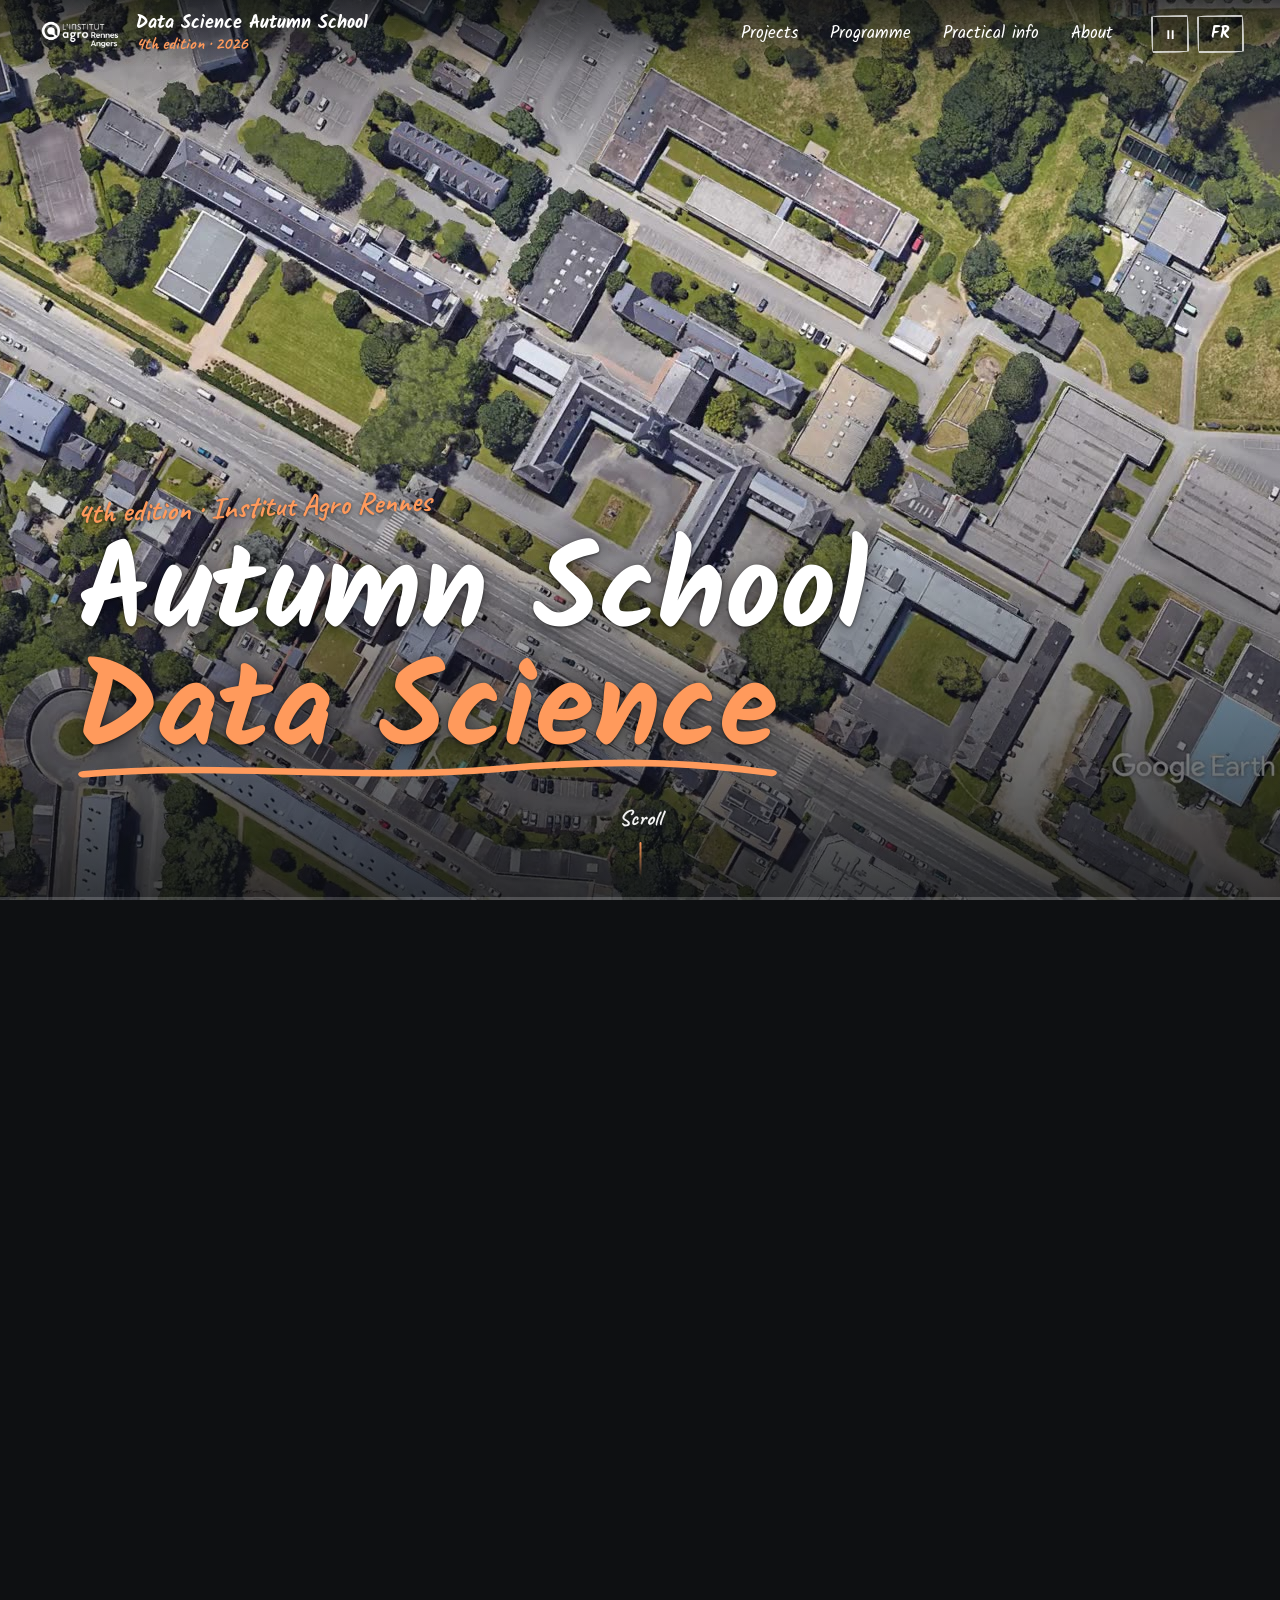
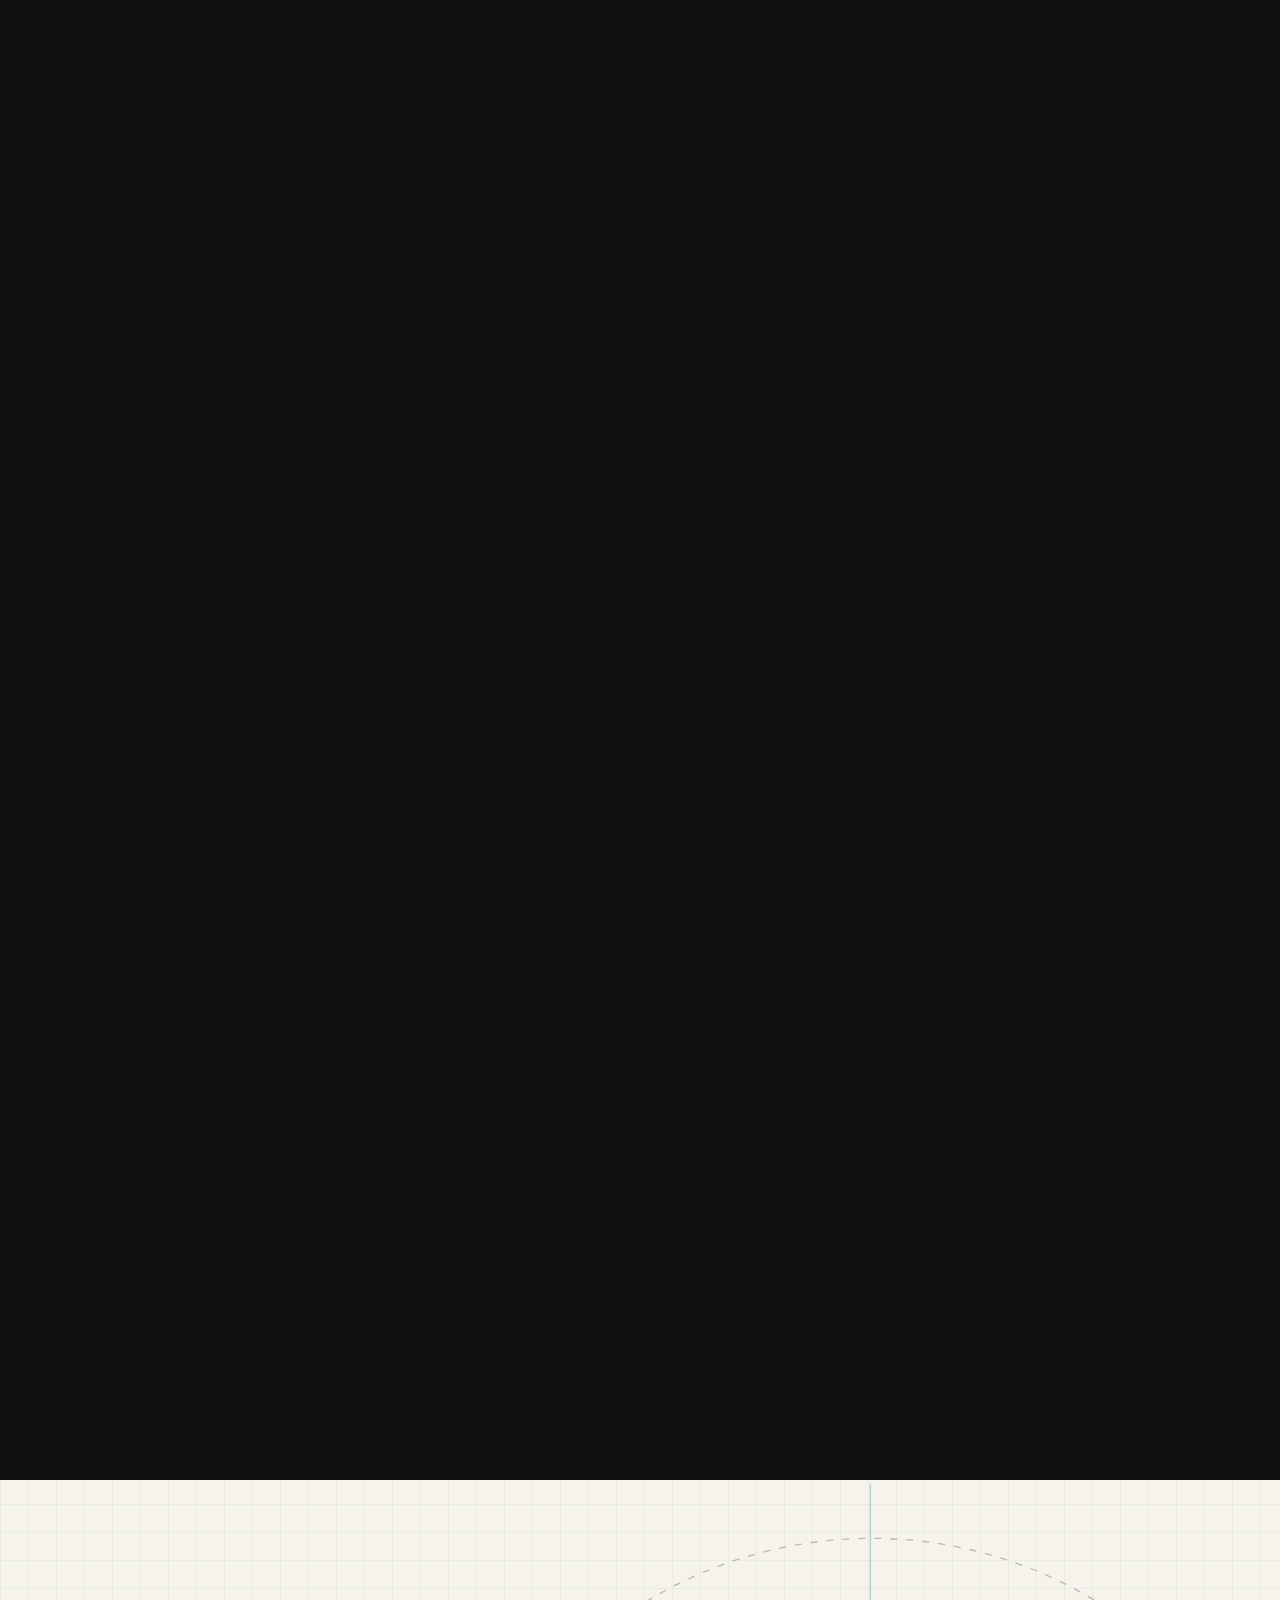
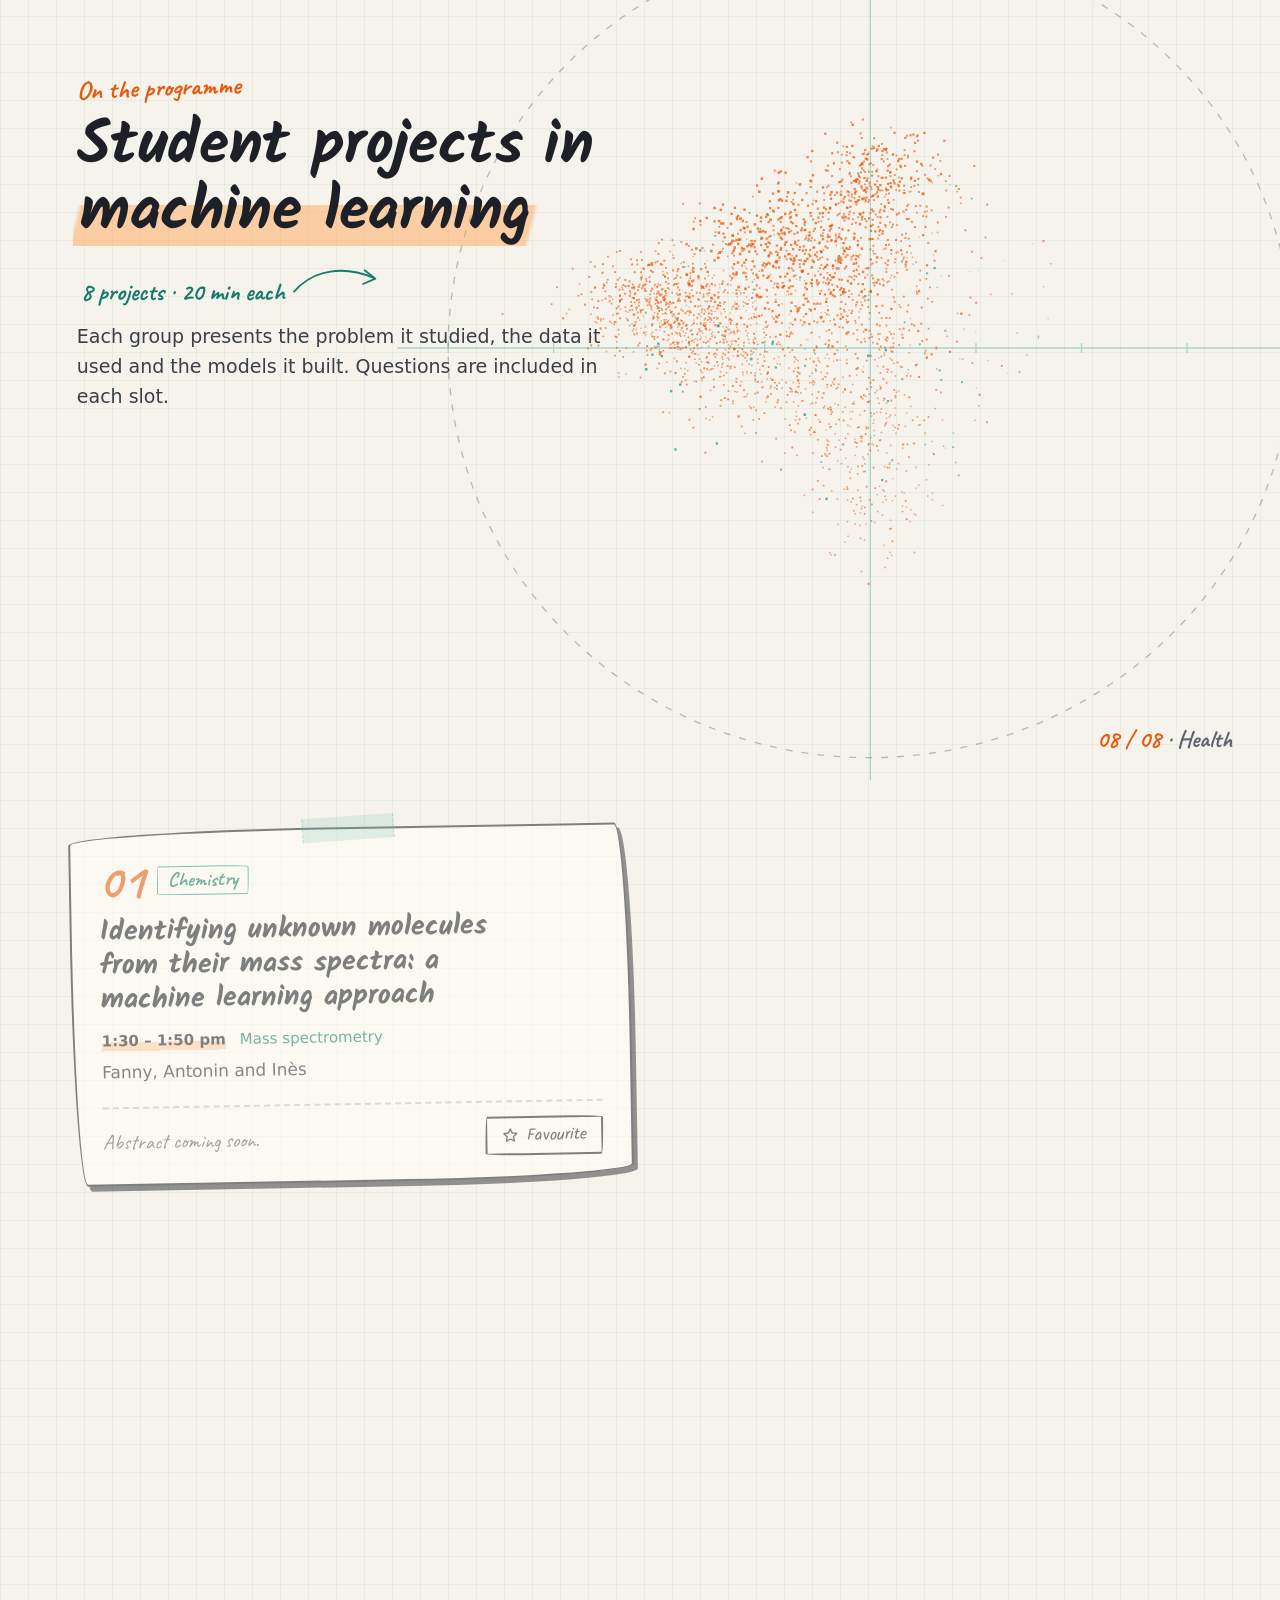
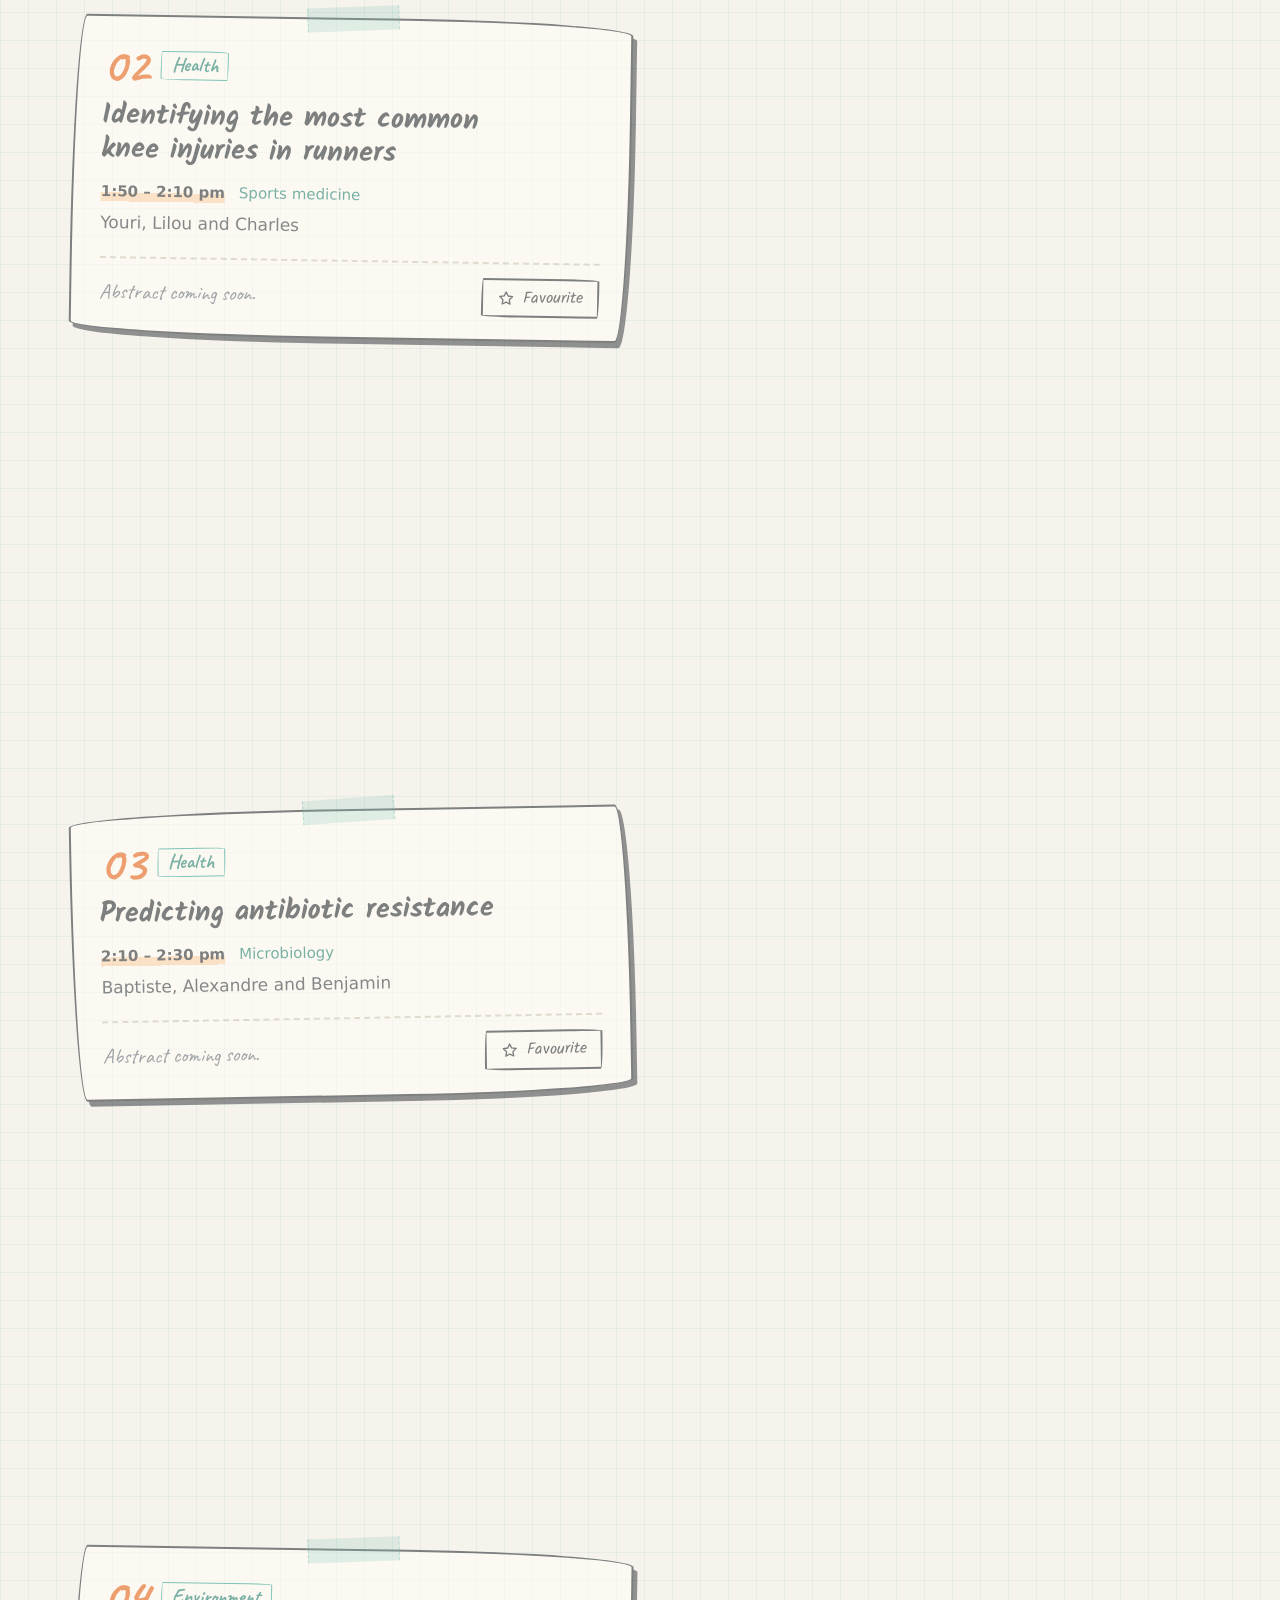
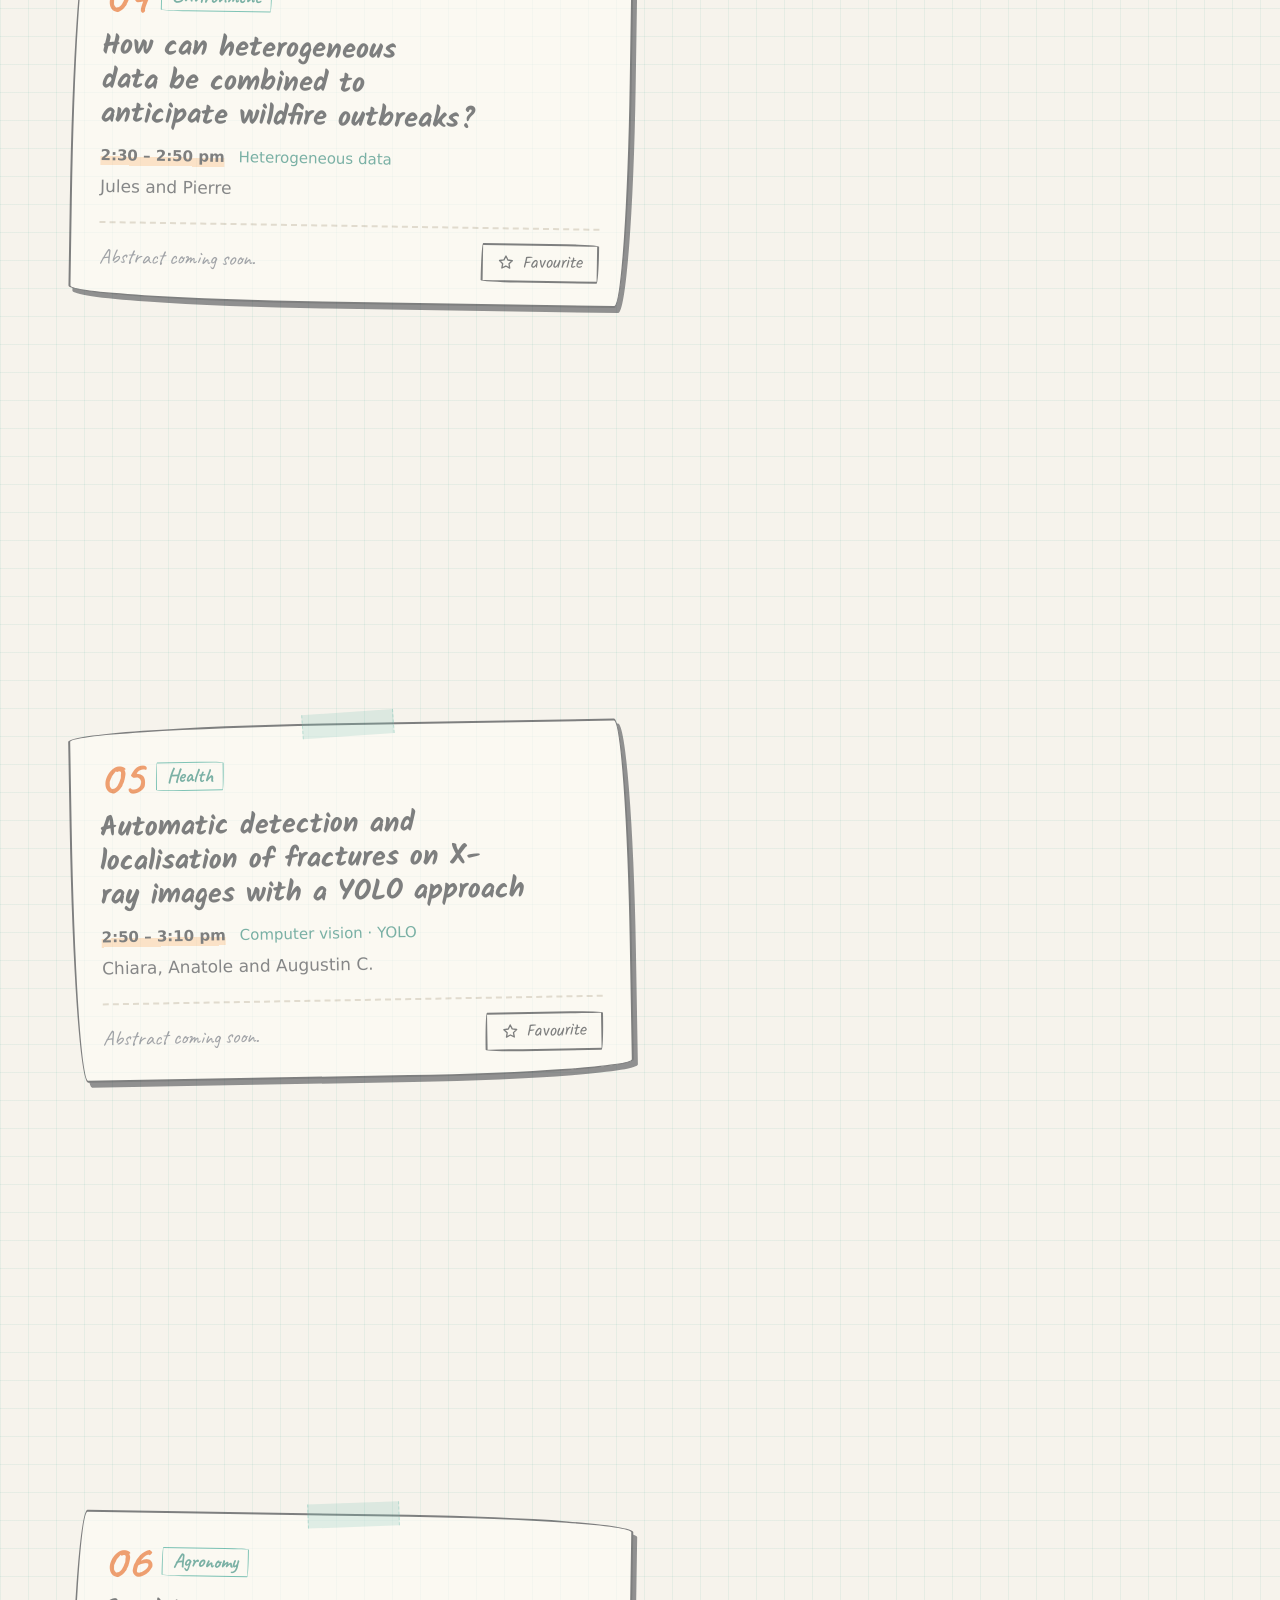
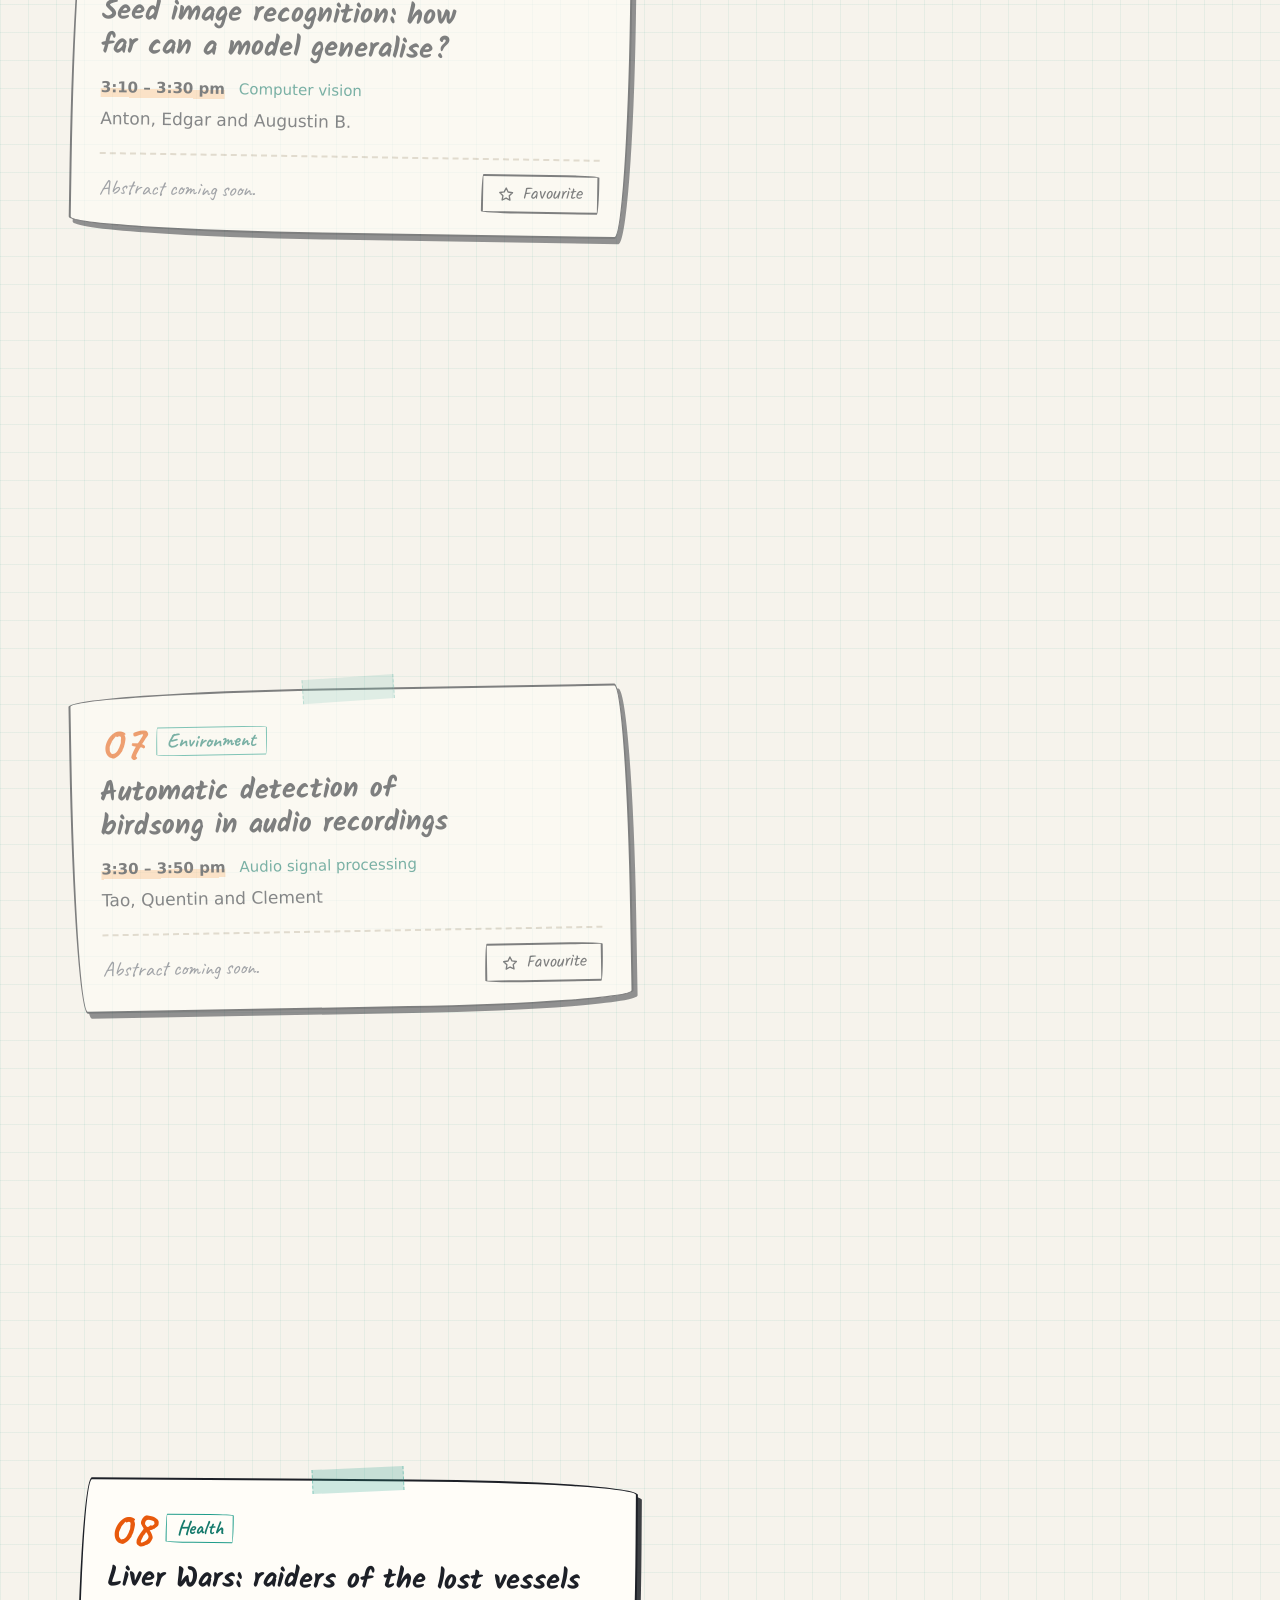
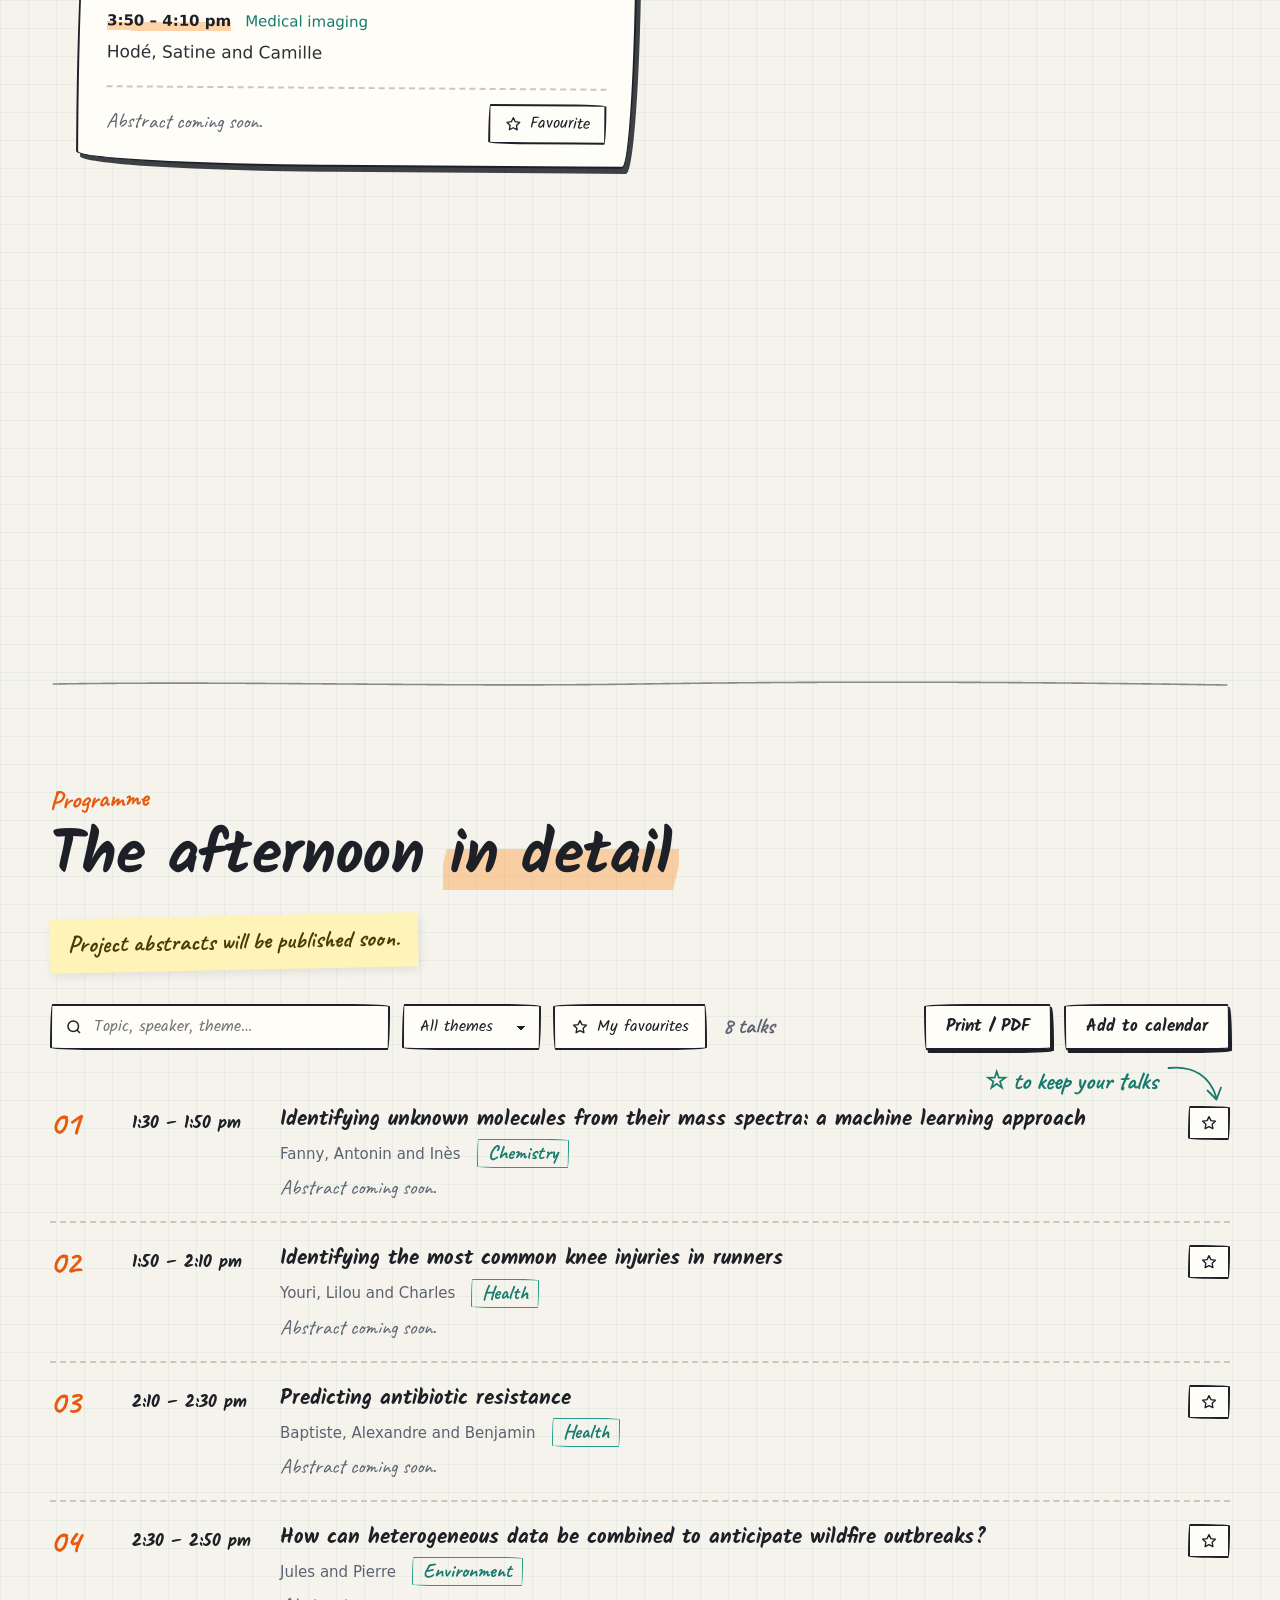
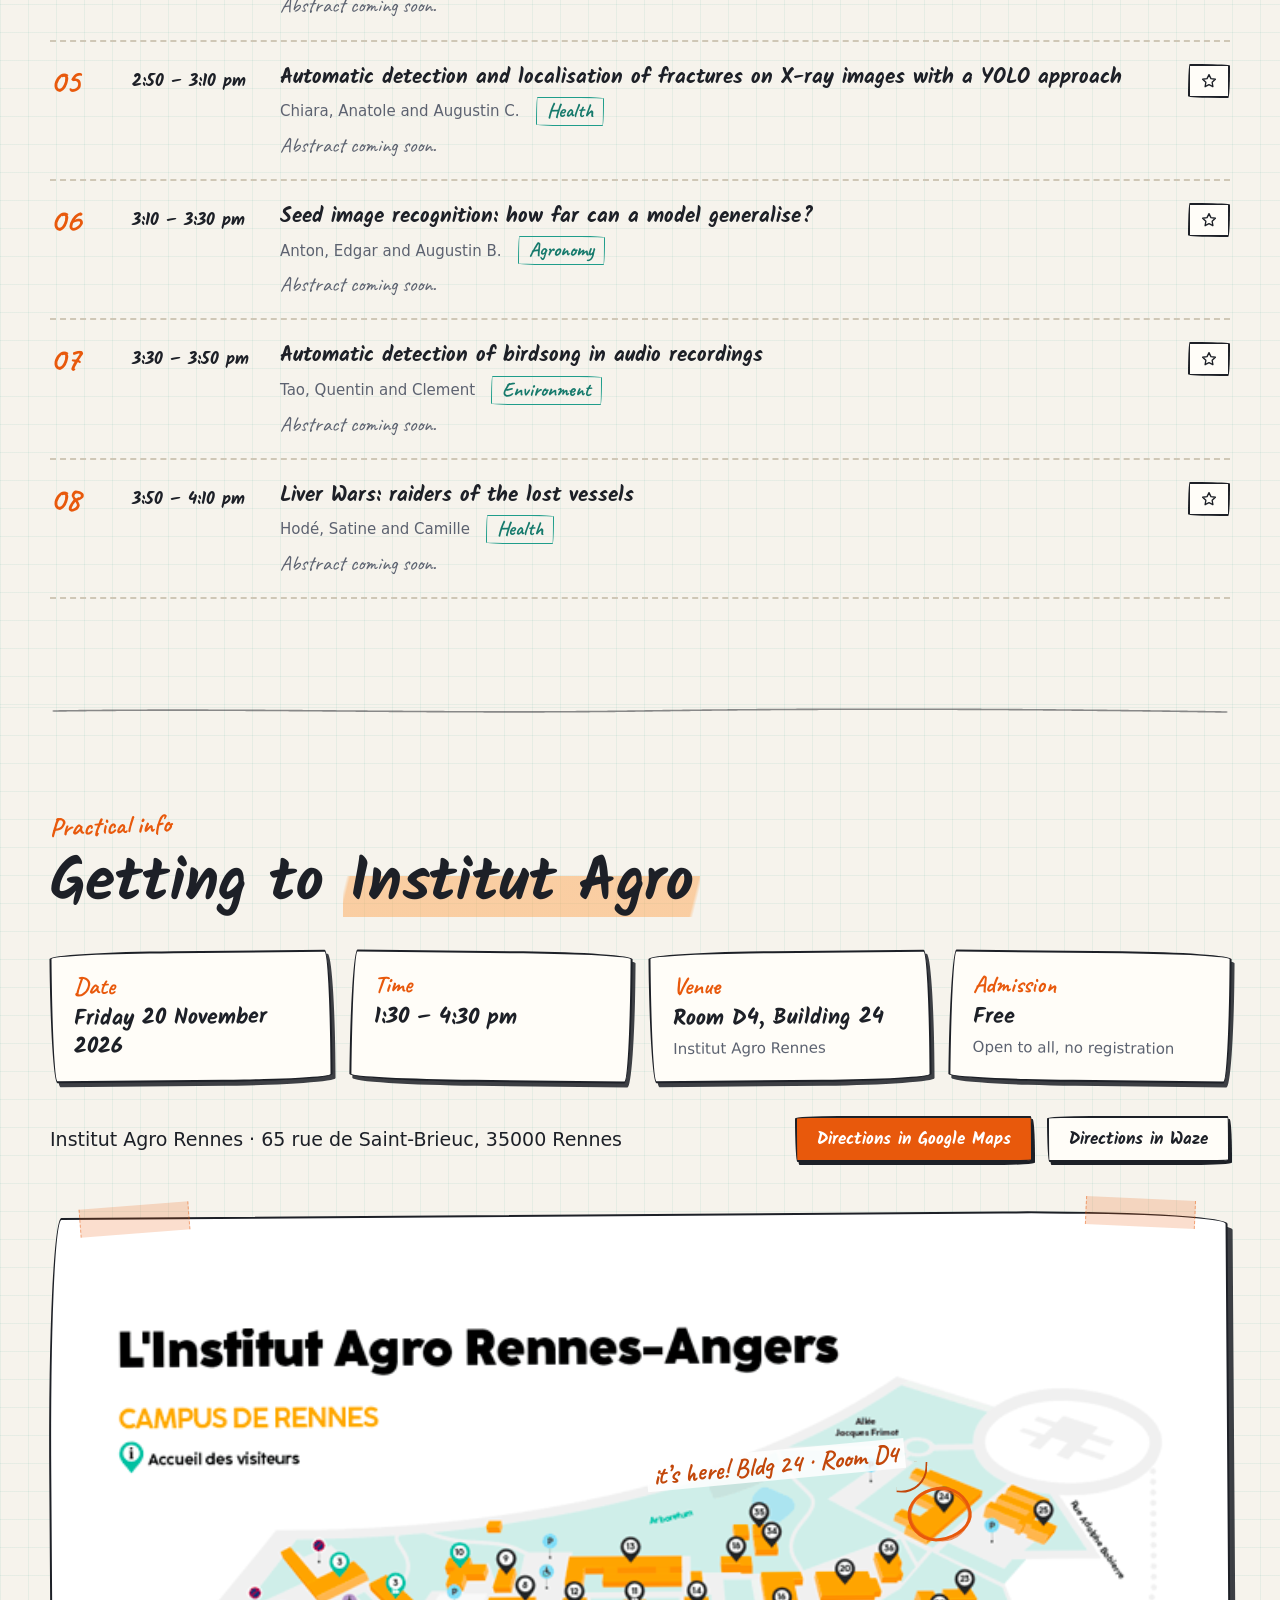
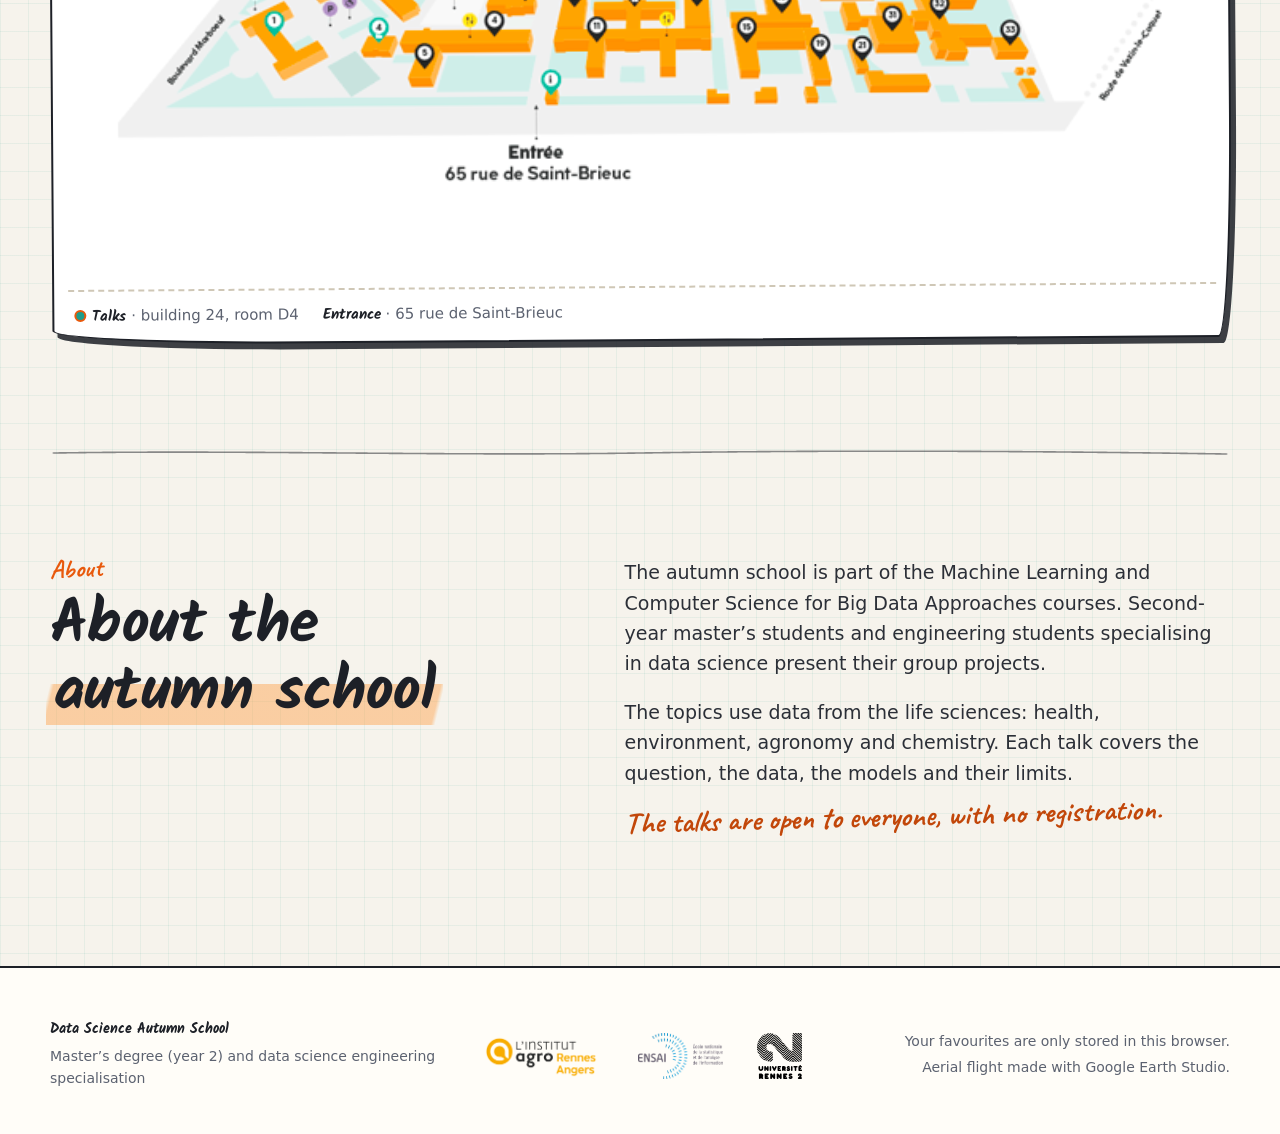
==== commit 716c97a5: "Ajout logos" ====
--- a/index.html
+++ b/index.html
@@ -8,6 +8,9 @@
   <meta name="theme-color" content="#f4f1ea">
   <link rel="icon" href="assets/favicon.svg" type="image/svg+xml">
   <link rel="preload" as="image" href="assets/video/poster-debut.jpg">
+  <link rel="preconnect" href="https://fonts.googleapis.com">
+  <link rel="preconnect" href="https://fonts.gstatic.com" crossorigin>
+  <link rel="stylesheet" href="https://fonts.googleapis.com/css2?family=Caveat:wght@500;700&family=Kalam:wght@400;700&display=swap">
   <link rel="stylesheet" href="style.css">
 </head>
 <body>
@@ -15,7 +18,7 @@
 
   <header class="site-header" id="top">
     <a class="brand" href="#top" aria-label="Accueil">
-      <img class="brand-logo" src="assets/logos/Logo_Institut_Agro_Rennes-Angers.png" alt="Institut Agro Rennes-Angers" onerror="this.remove()">
+      <img class="brand-logo" src="logos/Logo_Institut_Agro_Rennes-Angers.png" alt="Institut Agro Rennes-Angers" onerror="this.remove()">
       <span class="brand-text">
         <strong data-i18n="brand">École d’automne Data Science</strong>
         <small data-i18n="brandSub">4ᵉ édition · 2026</small>
@@ -47,14 +50,14 @@
         <p class="attribution">Google Earth</p>
 
         <div class="beat beat-1" data-from="0" data-to="0.27">
-          <p class="kicker mono" data-i18n="heroKicker">4ᵉ édition · Institut Agro Rennes</p>
-          <h1 class="hero-title"><span data-i18n="heroTitleA">École d’automne</span><br><em>Data Science</em></h1>
+          <p class="kicker" data-i18n="heroKicker">4ᵉ édition · Institut Agro Rennes</p>
+          <h1 class="hero-title"><span data-i18n="heroTitleA">École d’automne</span><br><em class="scribble">Data Science<svg viewBox="0 0 300 20" preserveAspectRatio="none" aria-hidden="true"><path d="M3 13 C 60 4, 120 18, 180 9 S 270 6, 297 12"/></svg></em></h1>
         </div>
         <div class="beat beat-2" data-from="0.3" data-to="0.58">
           <p class="beat-big" data-i18n-html="beat2">Huit projets étudiants de <em>Machine Learning</em> appliqués au vivant.</p>
         </div>
         <div class="beat beat-3" data-from="0.62" data-to="0.86">
-          <p class="kicker mono" data-i18n="beat3Kicker">Un après-midi de conférences</p>
+          <p class="kicker" data-i18n="beat3Kicker">Un après-midi de conférences</p>
           <p class="beat-big" id="beat3Line">13h30 – 16h30 · Salle D4</p>
         </div>
         <div class="beat beat-4" data-from="0.88" data-to="1.01">
@@ -74,12 +77,13 @@
     <section class="projects" id="projets" aria-labelledby="projectsTitle">
       <div class="projects-stage" aria-hidden="true">
         <canvas id="cloud"></canvas>
-        <div class="stage-label mono" id="stageLabel"></div>
+        <div class="stage-label" id="stageLabel"></div>
       </div>
       <div class="projects-track">
         <header class="section-head projects-head">
-          <p class="kicker mono" data-i18n="projectsKicker">Au programme</p>
-          <h2 id="projectsTitle" data-i18n="projectsTitle">Des projets étudiants en Machine Learning</h2>
+          <p class="kicker" data-i18n="projectsKicker">Au programme</p>
+          <h2 id="projectsTitle" data-i18n-html="projectsTitle">Des projets étudiants en Machine Learning</h2>
+          <p class="note note-projects" aria-hidden="true"><span data-i18n="noteProjects">8 projets · 20 min chacun</span><svg class="arrow" viewBox="0 0 120 60"><path d="M4 40 C 30 10, 70 6, 108 22"/><path d="M96 12 L110 23 L94 30"/></svg></p>
           <p class="lead" data-i18n="projectsLead">Chaque groupe présente le problème étudié, les données utilisées et les modèles qu’il a construits. Questions comprises dans le temps de passage.</p>
         </header>
         <ol class="talk-cards" id="talkCards"></ol>
@@ -89,9 +93,10 @@
     <!-- 3. Programme complet -->
     <section class="programme" id="programme" aria-labelledby="programmeTitle">
       <div class="wrap">
+        <p class="print-title" id="printTitle"></p>
         <header class="section-head">
-          <p class="kicker mono" data-i18n="programmeKicker">Programme</p>
-          <h2 id="programmeTitle" data-i18n="programmeTitle">L’après-midi en détail</h2>
+          <p class="kicker" data-i18n="programmeKicker">Programme</p>
+          <h2 id="programmeTitle" data-i18n-html="programmeTitle">L’après-midi en détail</h2>
           <p class="notice" id="programmeNotice" data-i18n="programmeNotice">Programme provisoire : l’ordre de passage et les résumés seront publiés prochainement.</p>
         </header>
 
@@ -111,12 +116,13 @@
             <svg viewBox="0 0 24 24" aria-hidden="true"><path d="M12 3.5l2.6 5.3 5.9.9-4.3 4.1 1 5.8L12 16.9l-5.2 2.7 1-5.8-4.3-4.1 5.9-.9z"/></svg>
             <span data-i18n="favFilter">Mes favoris</span>
           </button>
-          <span class="count mono" id="resultCount" aria-live="polite"></span>
+          <span class="count" id="resultCount" aria-live="polite"></span>
           <span class="toolbar-spacer"></span>
           <button class="btn btn-ghost" id="printBtn" type="button" data-i18n="print">Imprimer / PDF</button>
           <button class="btn btn-ghost" id="icsBtn" type="button" data-i18n="calendar">Ajouter au calendrier</button>
         </div>
 
+        <p class="note note-fav" aria-hidden="true"><span data-i18n="noteFav">☆ pour garder vos conférences</span><svg class="arrow" viewBox="0 0 80 60"><path d="M6 10 C 40 6, 62 22, 70 50"/><path d="M58 40 L70 52 L76 36"/></svg></p>
         <ol class="talk-list" id="talkList"></ol>
         <p class="empty" id="emptyState" hidden data-i18n="empty">Aucune conférence ne correspond à cette recherche.</p>
       </div>
@@ -126,8 +132,8 @@
     <section class="info" id="infos" aria-labelledby="infoTitle">
       <div class="wrap">
         <header class="section-head">
-          <p class="kicker mono" data-i18n="infoKicker">Infos pratiques</p>
-          <h2 id="infoTitle" data-i18n="infoTitle">Venir à l’Institut Agro</h2>
+          <p class="kicker" data-i18n="infoKicker">Infos pratiques</p>
+          <h2 id="infoTitle" data-i18n-html="infoTitle">Venir à l’Institut Agro</h2>
         </header>
         <dl class="facts" id="facts"></dl>
         <div class="route">
@@ -156,8 +162,8 @@
     <section class="about" id="apropos" aria-labelledby="aboutTitle">
       <div class="wrap about-grid">
         <header class="section-head">
-          <p class="kicker mono" data-i18n="aboutKicker">À propos</p>
-          <h2 id="aboutTitle" data-i18n="aboutTitle">Le cadre de l’école d’automne</h2>
+          <p class="kicker" data-i18n="aboutKicker">À propos</p>
+          <h2 id="aboutTitle" data-i18n-html="aboutTitle">Le cadre de l’école d’automne</h2>
         </header>
         <div class="about-text">
           <p data-i18n="about1">L’école d’automne clôt les enseignements de Machine Learning et de Computer Science for Big Data Approaches. Les étudiants de Master 2 et les élèves ingénieurs en spécialisation Sciences des données y présentent les projets menés en groupe.</p>
@@ -175,9 +181,9 @@
         <p class="muted" data-i18n="footerFrame">Master 2 et spécialisation ingénieur Sciences des données</p>
       </div>
       <ul class="logos" aria-label="Établissements">
-        <li><img src="assets/logos/Logo_Institut_Agro_Rennes-Angers.png" alt="Institut Agro Rennes-Angers" onerror="this.parentNode.classList.add('missing');this.parentNode.dataset.name=this.alt;this.remove()"></li>
-        <li><img src="assets/logos/Ensai-logo.png" alt="ENSAI" onerror="this.parentNode.classList.add('missing');this.parentNode.dataset.name=this.alt;this.remove()"></li>
-        <li><img src="assets/logos/Logo_univ-rennes2-2016.svg" alt="Université Rennes 2" onerror="this.parentNode.classList.add('missing');this.parentNode.dataset.name=this.alt;this.remove()"></li>
+        <li><img src="logos/Logo_Institut_Agro_Rennes-Angers.png" alt="Institut Agro Rennes-Angers" onerror="this.parentNode.classList.add('missing');this.parentNode.dataset.name=this.alt;this.remove()"></li>
+        <li><img src="logos/Logo_ENSAI.png" alt="ENSAI" onerror="this.parentNode.classList.add('missing');this.parentNode.dataset.name=this.alt;this.remove()"></li>
+        <li><img src="logos/Logo_univ-rennes2-2016.svg" alt="Université Rennes 2" onerror="this.parentNode.classList.add('missing');this.parentNode.dataset.name=this.alt;this.remove()"></li>
       </ul>
       <div class="footer-notes muted">
         <p data-i18n="footerFav">Vos favoris sont conservés uniquement dans ce navigateur.</p>
--- a/style.css
+++ b/style.css
@@ -1,21 +1,30 @@
-/* École d'automne Data Science — feuille de style (thème « papier & orange ») */
+/* École d'automne Data Science — feuille de style
+ * Thème « conceptual sketch » : carnet de conception sur papier quadrillé,
+ * traits à main levée, titres manuscrits, surlignage au marqueur, annotations fléchées.
+ */
 
 :root {
-  --bg: #f4f1ea;          /* crème papier */
-  --bg-2: #ebe6db;
-  --panel: #ffffff;
-  --text: #16181d;        /* encre */
+  --paper: #f6f3ec;
+  --paper-2: #efe9dc;
+  --panel: #fffdf8;
+  --ink: #1d2027;          /* graphite / encre */
+  --text: #1d2027;
   --muted: #5c6270;
-  --line: #ddd6c8;
-  --accent: #e8590c;      /* orange Institut Agro */
+  --line: #cfc7b6;
+  --grid: rgba(31,157,139,.075);
+  --accent: #e8590c;       /* orange Institut Agro */
   --accent-dark: #c2470a;
-  --accent-light: #ff8f4d; /* orange lisible sur la vidéo */
-  --teal: #1f9d8b;        /* vert d'eau */
+  --accent-light: #ff9a5c; /* orange lisible sur la vidéo */
+  --marker: rgba(255,154,60,.42);
+  --teal: #1f9d8b;
   --teal-dark: #167a6c;
-  --radius: 14px;
   --header-h: 68px;
   --wrap: 1180px;
-  --shadow: 0 1px 2px rgba(22,24,29,.05), 0 8px 28px rgba(22,24,29,.07);
+  /* bordures irrégulières façon trait à main levée */
+  --sketch-r: 255px 14px 225px 14px / 14px 225px 14px 255px;
+  --sketch-r2: 14px 225px 14px 255px / 255px 14px 225px 14px;
+  --hand: "Kalam", "Comic Neue", "Segoe Print", "Bradley Hand", cursive;
+  --note: "Caveat", "Segoe Print", "Bradley Hand", cursive;
   --font: ui-sans-serif, system-ui, -apple-system, "Segoe UI", Roboto, "Helvetica Neue", Arial, sans-serif;
   --mono: ui-monospace, "SFMono-Regular", "JetBrains Mono", Menlo, Consolas, "Liberation Mono", monospace;
 }
@@ -25,83 +34,104 @@
 html { scroll-behavior: smooth; scroll-padding-top: calc(var(--header-h) + 12px); -webkit-text-size-adjust: 100%; }
 body {
   margin: 0;
-  background: var(--bg);
   color: var(--text);
   font-family: var(--font);
   font-size: 17px;
   line-height: 1.6;
   -webkit-font-smoothing: antialiased;
+  background-color: var(--paper);
+  background-image:
+    linear-gradient(var(--grid) 1px, transparent 1px),
+    linear-gradient(90deg, var(--grid) 1px, transparent 1px);
+  background-size: 28px 28px;
 }
 img { max-width: 100%; display: block; }
 a { color: inherit; }
 button, input, select { font: inherit; color: inherit; }
-:focus-visible { outline: 2px solid var(--accent); outline-offset: 3px; border-radius: 6px; }
+:focus-visible { outline: 2px dashed var(--accent); outline-offset: 4px; }
 .sr-only { position: absolute; width: 1px; height: 1px; overflow: hidden; clip: rect(0 0 0 0); white-space: nowrap; }
 .mono { font-family: var(--mono); letter-spacing: .02em; }
 .muted { color: var(--muted); }
 .wrap { width: min(var(--wrap), 100% - 40px); margin-inline: auto; }
-em { font-style: normal; color: var(--accent); }
+em { font-style: normal; }
 
 .skip {
   position: absolute; left: 12px; top: -60px; z-index: 100;
-  background: var(--accent); color: #fff; padding: 10px 14px; border-radius: 8px; font-weight: 700; text-decoration: none;
+  background: var(--accent); color: #fff; padding: 10px 14px; border-radius: var(--sketch-r); font-weight: 700; text-decoration: none;
 }
 .skip:focus { top: 12px; }
 
-/* ---------- En-tête : clair sur la vidéo, crème ensuite ---------- */
+/* ---------- Éléments « croquis » réutilisables ---------- */
+.kicker {
+  font-family: var(--note); font-size: 26px; line-height: 1; color: var(--accent); margin: 0 0 10px; font-weight: 700;
+  transform: rotate(-2deg); transform-origin: left; display: inline-block;
+}
+.section-head h2 {
+  font-family: var(--hand); font-weight: 700; font-size: clamp(36px, 4.8vw, 62px); line-height: 1.08;
+  letter-spacing: -.01em; margin: 0 0 18px; text-wrap: balance;
+}
+.section-head h2 em, .mark {
+  background: linear-gradient(104deg, transparent 0 1%, var(--marker) 2% 97%, transparent 98%) 0 72% / 100% 42% no-repeat;
+  padding: 0 .12em; margin: 0 -.06em; box-decoration-break: clone; -webkit-box-decoration-break: clone;
+}
+.note {
+  font-family: var(--note); font-size: 25px; line-height: 1.1; color: var(--teal-dark); font-weight: 700;
+  display: inline-flex; align-items: flex-end; gap: 6px; margin: 0;
+}
+.note .arrow { width: 92px; height: 46px; flex: none; fill: none; stroke: currentColor; stroke-width: 2.4; stroke-linecap: round; stroke-linejoin: round; }
+
+/* ---------- En-tête : clair sur la vidéo, papier ensuite ---------- */
 .site-header {
   position: fixed; inset: 0 0 auto 0; z-index: 50; height: var(--header-h);
   display: flex; align-items: center; gap: 24px; padding: 0 clamp(16px, 3vw, 36px);
   color: #fff;
   background: linear-gradient(to bottom, rgba(10,12,14,.6), rgba(10,12,14,0));
-  transition: background .3s, border-color .3s, color .3s;
-  border-bottom: 1px solid transparent;
-}
-.site-header.solid {
-  color: var(--text);
-  background: rgba(244,241,234,.92); backdrop-filter: blur(10px); -webkit-backdrop-filter: blur(10px);
-  border-bottom-color: var(--line);
+  transition: background .3s, color .3s;
+}
+.site-header.solid { color: var(--ink); background: rgba(246,243,236,.94); backdrop-filter: blur(8px); -webkit-backdrop-filter: blur(8px); }
+.site-header.solid::after {
+  content: ""; position: absolute; left: 0; right: 0; bottom: -3px; height: 6px; pointer-events: none;
+  background: url("data:image/svg+xml,%3Csvg xmlns='http://www.w3.org/2000/svg' viewBox='0 0 400 6' preserveAspectRatio='none'%3E%3Cpath d='M0 3 C 60 1, 120 5, 200 3 S 330 1, 400 4' fill='none' stroke='%231d2027' stroke-width='1.6' stroke-linecap='round'/%3E%3C/svg%3E") 0 0 / 100% 100%;
+  opacity: .55;
 }
 .brand { display: flex; align-items: center; gap: 12px; text-decoration: none; min-width: 0; }
-.brand-logo { height: 34px; width: auto; filter: brightness(0) invert(1); transition: filter .3s; }
+.brand-logo { height: 36px; width: auto; filter: brightness(0) invert(1); transition: filter .3s; }
 .site-header.solid .brand-logo { filter: none; }
-.brand-text { display: flex; flex-direction: column; line-height: 1.15; min-width: 0; }
-.brand-text strong { font-size: 15px; white-space: nowrap; overflow: hidden; text-overflow: ellipsis; }
-.brand-text small { font-family: var(--mono); font-size: 12px; color: var(--accent-light); }
+.brand-text { display: flex; flex-direction: column; line-height: 1.1; min-width: 0; }
+.brand-text strong { font-family: var(--hand); font-size: 18px; white-space: nowrap; overflow: hidden; text-overflow: ellipsis; }
+.brand-text small { font-family: var(--note); font-size: 18px; color: var(--accent-light); font-weight: 700; }
 .site-header.solid .brand-text small { color: var(--accent); }
-.nav { display: flex; gap: 6px; margin-left: auto; }
-.nav a { text-decoration: none; font-size: 15px; padding: 8px 12px; border-radius: 999px; opacity: .88; }
-.nav a:hover { background: rgba(127,127,127,.14); opacity: 1; }
-.nav a.active { color: var(--accent-light); opacity: 1; }
-.site-header.solid .nav a.active { color: var(--accent); }
+.nav { display: flex; gap: 4px; margin-left: auto; }
+.nav a { text-decoration: none; font-family: var(--hand); font-size: 17px; padding: 6px 12px; border-radius: var(--sketch-r); border: 2px solid transparent; }
+.nav a:hover { border-color: currentColor; }
+.nav a.active { color: var(--accent-light); }
+.site-header.solid .nav a.active { color: var(--ink); background: linear-gradient(transparent 55%, var(--marker) 55% 90%, transparent 90%); }
 .header-tools { display: flex; gap: 8px; align-items: center; }
 .icon-btn, .lang-btn {
-  height: 38px; min-width: 38px; border-radius: 999px; border: 1px solid rgba(255,255,255,.4);
-  background: rgba(0,0,0,.25); color: inherit; cursor: pointer; display: inline-grid; place-items: center; padding: 0 12px;
-}
-.site-header.solid .icon-btn, .site-header.solid .lang-btn { border-color: var(--line); background: var(--panel); }
-.lang-btn { font-family: var(--mono); font-weight: 700; font-size: 14px; }
+  height: 38px; min-width: 38px; border-radius: var(--sketch-r); border: 2px solid rgba(255,255,255,.75);
+  background: rgba(0,0,0,.2); color: inherit; cursor: pointer; display: inline-grid; place-items: center; padding: 0 12px;
+}
+.site-header.solid .icon-btn, .site-header.solid .lang-btn { border-color: var(--ink); background: var(--panel); }
+.lang-btn { font-family: var(--hand); font-weight: 700; font-size: 16px; }
 .icon-btn { padding: 0; }
-.icon-btn svg { width: 16px; height: 16px; fill: currentColor; }
+.icon-btn svg { width: 15px; height: 15px; fill: currentColor; }
 .icon-btn .i-play { display: none; }
 .icon-btn[aria-pressed="true"] .i-play { display: block; }
 .icon-btn[aria-pressed="true"] .i-pause { display: none; }
-.icon-btn:hover, .lang-btn:hover { border-color: var(--accent); }
+.icon-btn:hover, .lang-btn:hover { transform: rotate(-2deg); }
 
 /* ---------- Boutons ---------- */
 .btn {
   display: inline-flex; align-items: center; justify-content: center; gap: 8px;
-  min-height: 46px; padding: 0 20px; border-radius: 999px; font-weight: 700; font-size: 15px;
-  text-decoration: none; cursor: pointer; border: 1px solid transparent; transition: transform .15s, background .2s, border-color .2s;
-}
-.btn:active { transform: scale(.98); }
+  min-height: 46px; padding: 0 20px; border-radius: var(--sketch-r); font-family: var(--hand); font-weight: 700; font-size: 17px;
+  text-decoration: none; cursor: pointer; border: 2px solid var(--ink); background: var(--panel); color: var(--ink);
+  box-shadow: 2px 3px 0 var(--ink); transition: transform .15s, box-shadow .15s, background .2s;
+}
+.btn:hover { transform: translate(-1px, -1px) rotate(-.6deg); box-shadow: 3px 4px 0 var(--ink); }
+.btn:active { transform: translate(1px, 2px); box-shadow: 0 1px 0 var(--ink); }
 .btn-primary { background: var(--accent); color: #fff; }
 .btn-primary:hover { background: var(--accent-dark); }
-.btn-ghost { background: var(--panel); border-color: var(--line); color: var(--text); }
-.btn-ghost:hover { border-color: var(--accent); }
-.btn[disabled], .btn[aria-disabled="true"] { opacity: .45; cursor: not-allowed; }
-
-.kicker { font-size: 13px; text-transform: uppercase; letter-spacing: .14em; color: var(--accent); margin: 0 0 14px; font-weight: 700; }
+.btn[disabled] { opacity: .45; cursor: not-allowed; transform: none; }
 
 /* ---------- 1. Vol ---------- */
 .flight { position: relative; height: 520vh; background: #0e1012; color: #fff; }
@@ -124,166 +154,209 @@
 @media (orientation: portrait) { .attribution { display: block; } }  /* le filigrane de la vidéo est rogné en portrait */
 .beat {
   position: absolute; left: clamp(20px, 6vw, 90px); right: clamp(20px, 6vw, 90px); bottom: clamp(70px, 14vh, 140px);
-  max-width: 980px; opacity: 0; transform: translateY(24px); pointer-events: none; will-change: opacity, transform;
+  max-width: 1000px; opacity: 0; transform: translateY(24px); pointer-events: none; will-change: opacity, transform;
   text-shadow: 0 2px 18px rgba(0,0,0,.5), 0 1px 3px rgba(0,0,0,.55);
 }
 .beat.on { pointer-events: auto; }
-.beat .kicker { color: var(--accent-light); }
+.beat .kicker { color: var(--accent-light); font-size: 30px; }
 .beat em { color: var(--accent-light); }
-.hero-title { font-size: clamp(46px, 9vw, 128px); line-height: .95; letter-spacing: -.035em; margin: 0; font-weight: 800; }
-.beat-big { font-size: clamp(30px, 5.4vw, 72px); line-height: 1.04; letter-spacing: -.03em; font-weight: 800; margin: 0 0 22px; text-wrap: balance; }
-.beat .btn-primary { text-shadow: none; }
+.hero-title { font-family: var(--hand); font-size: clamp(50px, 9.4vw, 136px); line-height: .98; margin: 0; font-weight: 700; }
+.scribble { position: relative; display: inline-block; }
+.scribble svg { position: absolute; left: 0; right: 0; bottom: -.08em; width: 100%; height: .22em; overflow: visible; }
+.scribble path { fill: none; stroke: var(--accent-light); stroke-width: 5; stroke-linecap: round; }
+.beat-big { font-family: var(--hand); font-size: clamp(32px, 5.6vw, 76px); line-height: 1.08; font-weight: 700; margin: 0 0 22px; text-wrap: balance; }
+.beat .btn { text-shadow: none; border-color: #fff; box-shadow: 2px 3px 0 rgba(255,255,255,.9); }
 .scroll-hint {
-  position: absolute; left: 50%; bottom: 26px; transform: translateX(-50%);
-  display: flex; flex-direction: column; align-items: center; gap: 8px; font-family: var(--mono); font-size: 12px;
-  text-transform: uppercase; letter-spacing: .14em; color: #eee; transition: opacity .4s;
-}
-.scroll-hint i { width: 1px; height: 38px; background: linear-gradient(var(--accent-light), transparent); animation: hint 1.8s ease-in-out infinite; transform-origin: top; }
+  position: absolute; left: 50%; bottom: 22px; transform: translateX(-50%);
+  display: flex; flex-direction: column; align-items: center; gap: 6px; font-family: var(--note); font-size: 22px; font-weight: 700;
+  color: #f2f2f2; transition: opacity .4s;
+}
+.scroll-hint i { width: 2px; height: 36px; background: linear-gradient(var(--accent-light), transparent); animation: hint 1.8s ease-in-out infinite; transform-origin: top; border-radius: 2px; }
 @keyframes hint { 0% { transform: scaleY(0); } 50% { transform: scaleY(1); } 100% { transform: scaleY(1); opacity: 0; } }
 .flight-progress { position: absolute; left: 0; right: 0; bottom: 0; height: 3px; background: rgba(255,255,255,.18); z-index: 2; }
 .flight-progress i { display: block; height: 100%; width: 100%; background: var(--accent); transform-origin: left; transform: scaleX(0); }
 
 /* ---------- 2. Projets ---------- */
-.projects { position: relative; background: var(--bg); }
+.projects { position: relative; }
 .projects-stage { position: sticky; top: 0; height: 100vh; height: 100svh; margin-bottom: -100vh; margin-bottom: -100svh; z-index: 0; }
 .projects-stage canvas { width: 100%; height: 100%; display: block; }
 .stage-label {
-  position: absolute; right: clamp(20px, 4vw, 48px); bottom: 26px; font-size: 13px; color: var(--muted);
-  text-transform: uppercase; letter-spacing: .14em; text-align: right;
-}
-.stage-label b { color: var(--accent); font-weight: 700; }
+  position: absolute; right: clamp(20px, 4vw, 48px); bottom: 22px; font-family: var(--note); font-size: 24px; font-weight: 700;
+  color: var(--muted); text-align: right;
+}
+.stage-label b { color: var(--accent); }
 .projects-track { position: relative; z-index: 1; width: min(560px, 44vw); margin-left: clamp(20px, 6vw, 90px); padding: 22vh 0 30vh; }
-.section-head h2 { font-size: clamp(34px, 4.6vw, 60px); line-height: 1.02; letter-spacing: -.03em; margin: 0 0 18px; font-weight: 800; text-wrap: balance; }
-.lead { font-size: 19px; color: #3c414c; margin: 0; }
+.lead { font-size: 19px; color: #3a3f49; margin: 0; }
 .projects-head { min-height: 60vh; }
+.note-projects { margin: -4px 0 14px 4px; }
 .talk-cards { list-style: none; margin: 0; padding: 0; }
 .talk-card { min-height: 86vh; display: flex; align-items: center; }
 .card-inner {
-  width: 100%; padding: 28px 28px 24px; border-radius: var(--radius);
-  background: rgba(255,255,255,.82); border: 1px solid var(--line); box-shadow: var(--shadow);
-  backdrop-filter: blur(8px); -webkit-backdrop-filter: blur(8px);
-  transition: border-color .4s, transform .5s, opacity .5s; opacity: .5; transform: translateX(-8px);
-}
-.talk-card.active .card-inner { border-color: rgba(232,89,12,.55); opacity: 1; transform: none; }
-.card-top { display: flex; align-items: center; gap: 12px; margin-bottom: 16px; }
-.card-num { font-family: var(--mono); font-size: 44px; line-height: 1; color: var(--accent); font-weight: 700; }
+  position: relative; width: 100%; padding: 26px 28px 22px;
+  background: var(--panel); border: 2px solid var(--ink); border-radius: var(--sketch-r);
+  box-shadow: 4px 5px 0 rgba(29,32,39,.85);
+  transition: transform .5s, opacity .5s; opacity: .55; transform: rotate(-1deg) translateX(-6px);
+}
+.talk-card:nth-child(even) .card-inner { border-radius: var(--sketch-r2); transform: rotate(.9deg) translateX(-6px); }
+.talk-card.active .card-inner { opacity: 1; transform: rotate(-.4deg); }
+.talk-card:nth-child(even).active .card-inner { transform: rotate(.4deg); }
+/* ruban adhésif */
+.card-inner::before {
+  content: ""; position: absolute; top: -13px; left: 50%; width: 92px; height: 24px; transform: translateX(-50%) rotate(-3deg);
+  background: rgba(31,157,139,.22); border-left: 1px dashed rgba(31,157,139,.4); border-right: 1px dashed rgba(31,157,139,.4);
+}
+.card-top { display: flex; align-items: center; gap: 12px; margin-bottom: 12px; }
+.card-num { font-family: var(--note); font-size: 50px; line-height: .9; color: var(--accent); font-weight: 700; }
 .tag {
-  font-family: var(--mono); font-size: 12px; text-transform: uppercase; letter-spacing: .1em;
-  border: 1px solid rgba(31,157,139,.4); background: rgba(31,157,139,.08); color: var(--teal-dark);
-  border-radius: 999px; padding: 4px 10px;
-}
-.card-inner h3 { font-size: clamp(22px, 2.2vw, 28px); line-height: 1.18; letter-spacing: -.015em; margin: 0 0 14px; text-wrap: balance; }
-.card-meta { display: flex; flex-wrap: wrap; gap: 4px 14px; margin: 0 0 6px; font-family: var(--mono); font-size: 14px; }
+  font-family: var(--note); font-size: 20px; font-weight: 700; line-height: 1; color: var(--teal-dark);
+  border: 1.5px solid var(--teal); border-radius: var(--sketch-r2); padding: 3px 10px 4px;
+}
+.card-inner h3 { font-family: var(--hand); font-weight: 700; font-size: clamp(23px, 2.2vw, 29px); line-height: 1.2; margin: 0 0 12px; text-wrap: balance; }
+.card-meta { display: flex; flex-wrap: wrap; gap: 2px 14px; margin: 0 0 6px; font-size: 15px; }
 .card-method { color: var(--teal-dark); }
-.card-time { color: var(--accent); font-weight: 700; }
+.card-time { color: var(--ink); font-weight: 700; background: linear-gradient(transparent 55%, var(--marker) 55% 92%, transparent 92%); }
 .speakers { margin: 0; color: #2b2f37; }
-.card-foot { display: flex; align-items: center; justify-content: space-between; gap: 12px; margin-top: 22px; padding-top: 16px; border-top: 1px solid var(--line); }
-.pending { color: var(--muted); font-size: 14px; margin: 0; }
+.card-foot { display: flex; align-items: center; justify-content: space-between; gap: 12px; margin-top: 20px; padding-top: 14px; border-top: 2px dashed var(--line); }
+.pending { color: var(--muted); font-family: var(--note); font-size: 21px; margin: 0; line-height: 1.1; }
 
 .fav-btn {
-  display: inline-flex; align-items: center; gap: 8px; border: 1px solid var(--line); background: var(--panel);
-  border-radius: 999px; padding: 7px 14px; cursor: pointer; font-size: 14px; white-space: nowrap;
-}
-.fav-btn svg, .chip svg { width: 17px; height: 17px; fill: none; stroke: currentColor; stroke-width: 1.8; stroke-linejoin: round; }
-.fav-btn[aria-pressed="true"] { border-color: var(--accent); color: var(--accent); }
+  display: inline-flex; align-items: center; gap: 8px; border: 2px solid var(--ink); background: var(--panel);
+  border-radius: var(--sketch-r2); padding: 5px 14px; cursor: pointer; font-family: var(--hand); font-size: 16px; white-space: nowrap;
+}
+.fav-btn svg, .chip svg { width: 18px; height: 18px; fill: none; stroke: currentColor; stroke-width: 1.8; stroke-linejoin: round; }
+.fav-btn[aria-pressed="true"] { color: var(--accent); border-color: var(--accent); }
 .fav-btn[aria-pressed="true"] svg { fill: var(--accent); }
-.fav-btn:hover { border-color: var(--accent); }
+.fav-btn:hover { transform: rotate(-3deg); }
 
 /* ---------- 3. Programme ---------- */
-.programme, .info, .about { padding: clamp(80px, 12vh, 140px) 0; position: relative; z-index: 2; background: var(--bg); }
-.programme { border-top: 1px solid var(--line); }
+.programme, .info, .about { padding: clamp(80px, 12vh, 140px) 0; position: relative; z-index: 2; }
+.programme::before, .info::before, .about::before {
+  content: ""; position: absolute; left: 50%; top: 0; width: min(var(--wrap), 100% - 40px); height: 8px; transform: translateX(-50%);
+  background: url("data:image/svg+xml,%3Csvg xmlns='http://www.w3.org/2000/svg' viewBox='0 0 600 8' preserveAspectRatio='none'%3E%3Cpath d='M2 4 C 100 1, 200 7, 300 4 S 500 2, 598 5' fill='none' stroke='%231d2027' stroke-width='1.6' stroke-linecap='round' stroke-dasharray='1 0'/%3E%3C/svg%3E") 0 0 / 100% 100%;
+  opacity: .5;
+}
+.programme, .info, .about {
+  background-color: var(--paper);
+  background-image: linear-gradient(var(--grid) 1px, transparent 1px), linear-gradient(90deg, var(--grid) 1px, transparent 1px);
+  background-size: 28px 28px;
+}
 .notice {
-  display: inline-block; margin: 6px 0 0; padding: 10px 14px; border-radius: 10px;
-  background: rgba(31,157,139,.1); border: 1px solid rgba(31,157,139,.35); color: var(--teal-dark); font-size: 15px;
+  display: inline-block; margin: 8px 0 0; padding: 12px 18px 14px; font-family: var(--note); font-size: 24px; font-weight: 700; line-height: 1.15;
+  background: #fff4b8; color: #4a3d00; box-shadow: 2px 4px 10px rgba(0,0,0,.08); transform: rotate(-1.2deg);
 }
 .live-banner {
-  margin: 26px 0 0; padding: 14px 18px; border-radius: 12px; background: var(--accent); color: #fff; font-weight: 700;
-  display: flex; gap: 10px; align-items: center;
-}
-.live-banner::before { content: ""; width: 10px; height: 10px; border-radius: 50%; background: #fff; animation: pulse 1.4s infinite; }
+  margin: 26px 0 0; padding: 12px 18px; border: 2px solid var(--ink); border-radius: var(--sketch-r);
+  background: var(--accent); color: #fff; font-family: var(--hand); font-weight: 700; font-size: 18px; display: flex; gap: 10px; align-items: center;
+}
+.live-banner::before { content: ""; width: 10px; height: 10px; border-radius: 50%; background: #fff; animation: pulse 1.4s infinite; flex: none; }
 @keyframes pulse { 50% { opacity: .25; } }
-.toolbar { display: flex; flex-wrap: wrap; gap: 10px; align-items: center; margin: 34px 0 22px; }
+.toolbar { display: flex; flex-wrap: wrap; gap: 12px; align-items: center; margin: 34px 0 10px; }
 .toolbar-spacer { flex: 1; }
 .field { position: relative; display: flex; align-items: center; }
 .field input, .field select {
-  height: 46px; border-radius: 999px; border: 1px solid var(--line); background: var(--panel); padding: 0 16px;
+  height: 46px; border-radius: var(--sketch-r2); border: 2px solid var(--ink); background: var(--panel); padding: 0 16px; font-family: var(--hand); font-size: 16px;
 }
 .field select { padding-right: 34px; appearance: none; -webkit-appearance: none;
-  background-image: linear-gradient(45deg, transparent 50%, #6b7080 50%), linear-gradient(135deg, #6b7080 50%, transparent 50%);
-  background-position: calc(100% - 18px) 21px, calc(100% - 13px) 21px; background-size: 5px 5px; background-repeat: no-repeat; }
+  background-image: linear-gradient(45deg, transparent 50%, var(--ink) 50%), linear-gradient(135deg, var(--ink) 50%, transparent 50%);
+  background-position: calc(100% - 18px) 20px, calc(100% - 13px) 20px; background-size: 5px 5px; background-repeat: no-repeat; }
 .field-search input { padding-left: 42px; width: min(340px, 78vw); }
-.field-search svg { position: absolute; left: 15px; width: 18px; height: 18px; fill: none; stroke: #6b7080; stroke-width: 2; pointer-events: none; }
-.field input:focus, .field select:focus { border-color: var(--accent); outline: none; }
+.field-search svg { position: absolute; left: 15px; width: 18px; height: 18px; fill: none; stroke: var(--ink); stroke-width: 2; pointer-events: none; }
+.field input:focus, .field select:focus { outline: 2px dashed var(--accent); outline-offset: 3px; }
 .chip {
-  height: 46px; display: inline-flex; align-items: center; gap: 8px; border-radius: 999px; border: 1px solid var(--line);
-  background: var(--panel); padding: 0 16px; cursor: pointer;
+  height: 46px; display: inline-flex; align-items: center; gap: 8px; border-radius: var(--sketch-r); border: 2px solid var(--ink);
+  background: var(--panel); padding: 0 16px; cursor: pointer; font-family: var(--hand); font-size: 16px;
 }
 .chip[aria-pressed="true"] { border-color: var(--accent); color: var(--accent); }
 .chip[aria-pressed="true"] svg { fill: var(--accent); }
-.count { color: var(--muted); font-size: 14px; padding-left: 4px; }
-
-.talk-list { list-style: none; margin: 0; padding: 0; border-top: 1px solid var(--line); }
-.talk-row { border-bottom: 1px solid var(--line); }
-.talk-row.is-live { background: linear-gradient(90deg, rgba(232,89,12,.1), transparent 70%); }
-.row-grid { display: grid; grid-template-columns: 64px 120px 1fr auto; gap: 18px; align-items: start; padding: 22px 0; }
-.row-num { font-family: var(--mono); font-size: 22px; color: var(--accent); padding-top: 2px; }
-.row-time { font-family: var(--mono); color: var(--text); font-weight: 700; padding-top: 4px; font-size: 15px; }
-.row-main h3 { margin: 0 0 6px; font-size: 20px; line-height: 1.3; letter-spacing: -.01em; }
+.count { color: var(--muted); font-family: var(--note); font-size: 22px; font-weight: 700; padding-left: 4px; }
+.note-fav { display: flex; justify-content: flex-end; margin: 0 6px -12px 0; }
+.note-fav .arrow { width: 60px; height: 46px; margin-bottom: -10px; }
+
+.talk-list { list-style: none; margin: 0; padding: 0; }
+.talk-row { border-bottom: 2px dashed var(--line); }
+.talk-row.is-live { background: linear-gradient(90deg, var(--marker), transparent 70%); }
+.row-grid { display: grid; grid-template-columns: 64px 130px 1fr auto; gap: 18px; align-items: start; padding: 22px 0; }
+.row-num { font-family: var(--note); font-size: 34px; line-height: 1; color: var(--accent); font-weight: 700; }
+.row-time { font-family: var(--hand); color: var(--ink); font-weight: 700; padding-top: 4px; font-size: 17px; }
+.row-main h3 { margin: 0 0 6px; font-family: var(--hand); font-weight: 700; font-size: 21px; line-height: 1.3; }
 .row-meta { display: flex; flex-wrap: wrap; gap: 8px 16px; color: var(--muted); font-size: 15px; align-items: center; }
-.live-pill { background: var(--accent); color: #fff; font-weight: 700; font-size: 12px; padding: 2px 10px; border-radius: 999px; text-transform: uppercase; letter-spacing: .06em; }
+.live-pill { background: var(--accent); color: #fff; font-family: var(--hand); font-weight: 700; font-size: 14px; padding: 1px 10px; border-radius: var(--sketch-r); }
 .row-main details { margin-top: 10px; }
-.row-main summary { cursor: pointer; color: var(--teal-dark); font-size: 15px; width: fit-content; }
+.row-main summary { cursor: pointer; color: var(--teal-dark); font-family: var(--note); font-size: 21px; font-weight: 700; width: fit-content; }
 .row-main details p { margin: 10px 0 0; color: #2b2f37; max-width: 70ch; }
-.empty { color: var(--muted); padding: 30px 0; }
+.row-main .pending { margin-top: 6px; }
+.row-grid .fav-btn { padding: 6px 10px; }
+.empty { color: var(--muted); font-family: var(--note); font-size: 24px; padding: 30px 0; }
 
 /* ---------- 4. Infos ---------- */
-.info { border-top: 1px solid var(--line); }
-.facts { display: grid; grid-template-columns: repeat(4, 1fr); gap: 1px; background: var(--line); border: 1px solid var(--line); border-radius: var(--radius); overflow: hidden; margin: 34px 0; }
-.fact { background: var(--panel); padding: 24px 22px; }
-.fact dt { font-family: var(--mono); font-size: 12px; text-transform: uppercase; letter-spacing: .14em; color: var(--accent); margin-bottom: 10px; font-weight: 700; }
-.fact dd { margin: 0; font-size: 21px; font-weight: 700; line-height: 1.25; }
-.fact dd small { display: block; font-weight: 400; font-size: 15px; color: var(--muted); margin-top: 6px; }
+.facts { display: grid; grid-template-columns: repeat(4, 1fr); gap: 18px; margin: 34px 0; }
+.fact { background: var(--panel); padding: 20px 22px; border: 2px solid var(--ink); border-radius: var(--sketch-r); box-shadow: 3px 4px 0 rgba(29,32,39,.85); }
+.fact:nth-child(even) { border-radius: var(--sketch-r2); transform: rotate(.6deg); }
+.fact:nth-child(odd) { transform: rotate(-.5deg); }
+.fact dt { font-family: var(--note); font-size: 24px; line-height: 1; color: var(--accent); margin-bottom: 8px; font-weight: 700; }
+.fact dd { margin: 0; font-family: var(--hand); font-size: 22px; font-weight: 700; line-height: 1.25; }
+.fact dd small { display: block; font-family: var(--font); font-weight: 400; font-size: 15px; color: var(--muted); margin-top: 6px; }
 .route { display: flex; flex-wrap: wrap; gap: 18px 30px; align-items: center; justify-content: space-between; }
 .address { margin: 0; font-size: 19px; }
-.route-links { display: flex; flex-wrap: wrap; gap: 10px; }
-
-.campus-map { margin: 40px 0 0; background: #fff; border: 1px solid var(--line); border-radius: var(--radius); box-shadow: var(--shadow); overflow: hidden; }
+.route-links { display: flex; flex-wrap: wrap; gap: 14px; }
+
+.campus-map {
+  position: relative; margin: 52px 0 0; background: #fff; padding: 14px 14px 0;
+  border: 2px solid var(--ink); border-radius: var(--sketch-r2); box-shadow: 5px 6px 0 rgba(29,32,39,.85); transform: rotate(-.4deg);
+}
+.campus-map::before, .campus-map::after {
+  content: ""; position: absolute; top: -14px; width: 110px; height: 28px; z-index: 2;
+  background: rgba(232,89,12,.2); border-left: 1px dashed rgba(232,89,12,.45); border-right: 1px dashed rgba(232,89,12,.45);
+}
+.campus-map::before { left: 30px; transform: rotate(-4deg); }
+.campus-map::after { right: 30px; transform: rotate(3deg); }
 .map-frame { position: relative; }
+.map-frame-inner { position: relative; }
 .map-frame img { width: 100%; height: auto; }
 .map-marker { position: absolute; left: 76.1%; top: 44.4%; width: 0; height: 0; }
-.map-marker::before, .map-marker::after {
-  content: ""; position: absolute; left: -26px; top: -26px; width: 52px; height: 52px; border-radius: 50%;
-  border: 3px solid var(--teal);
-}
-.map-marker::after { animation: ring 2s ease-out infinite; }
-@keyframes ring { from { transform: scale(.6); opacity: 1; } to { transform: scale(1.7); opacity: 0; } }
+.map-marker::before {
+  content: ""; position: absolute; left: -32px; top: -28px; width: 64px; height: 54px;
+  border: 3px solid var(--accent); border-radius: 52% 48% 55% 45% / 48% 55% 45% 52%; transform: rotate(-8deg);
+}
+.map-marker::after {
+  content: ""; position: absolute; left: -30px; top: -26px; width: 60px; height: 52px;
+  border: 2px solid var(--accent); border-radius: 45% 55% 48% 52% / 55% 45% 52% 48%; transform: rotate(12deg); opacity: .6;
+  animation: wobble 2.4s ease-in-out infinite;
+}
+@keyframes wobble { 50% { transform: rotate(4deg) scale(1.12); } }
 .map-tag {
-  position: absolute; left: 30px; top: -16px; white-space: nowrap; background: var(--teal); color: #fff;
-  font-size: 13px; font-weight: 700; padding: 5px 10px; border-radius: 999px; box-shadow: var(--shadow);
-}
-.map-caption { display: flex; flex-wrap: wrap; gap: 8px 24px; padding: 14px 20px; border-top: 1px solid var(--line); font-size: 15px; color: var(--muted); }
-.map-caption b { color: var(--text); }
-.map-caption .dot { display: inline-block; width: 10px; height: 10px; border-radius: 50%; margin-right: 6px; vertical-align: middle; }
+  position: absolute; right: 34px; top: -66px; white-space: nowrap; color: var(--accent-dark);
+  font-family: var(--note); font-size: 26px; font-weight: 700; line-height: 1; transform: rotate(-5deg);
+  background: rgba(255,255,255,.85); padding: 2px 6px;
+}
+.map-tag::after {
+  content: ""; position: absolute; right: -20px; top: 24px; width: 30px; height: 32px;
+  border-right: 2.5px solid var(--accent-dark); border-bottom: 2.5px solid var(--accent-dark); border-radius: 0 0 26px 0;
+  transform: rotate(8deg);
+}
+.map-caption { display: flex; flex-wrap: wrap; gap: 8px 24px; padding: 12px 6px 14px; margin-top: 10px; border-top: 2px dashed var(--line); font-size: 15px; color: var(--muted); }
+.map-caption b { color: var(--ink); font-family: var(--hand); }
+.map-caption .dot { display: inline-block; width: 12px; height: 12px; border-radius: 50%; margin-right: 6px; vertical-align: -1px; border: 2px solid var(--accent); }
 
 /* ---------- 5. À propos ---------- */
-.about { border-top: 1px solid var(--line); background: var(--bg-2); }
 .about-grid { display: grid; grid-template-columns: 1fr 1.2fr; gap: 40px 70px; align-items: start; }
 .about-text p { margin: 0 0 18px; font-size: 19px; color: #2b2f37; }
-.about-text p:last-child { color: var(--accent-dark); font-weight: 600; }
+.about-text p:last-child { font-family: var(--note); font-size: 30px; line-height: 1.15; font-weight: 700; color: var(--accent-dark); transform: rotate(-1.5deg); transform-origin: left; }
 
 /* ---------- Pied de page ---------- */
-.site-footer { border-top: 1px solid var(--line); padding: 50px 0 40px; background: var(--panel); position: relative; z-index: 2; }
+.site-footer { padding: 50px 0 40px; position: relative; z-index: 2; background: var(--panel); border-top: 2px solid var(--ink); }
 .footer-grid { display: grid; grid-template-columns: 1fr auto 1fr; gap: 30px; align-items: center; }
-.footer-title { font-weight: 800; margin: 0 0 4px; }
+.footer-title { font-family: var(--hand); font-weight: 700; font-size: 20px; margin: 0 0 4px; }
 .footer-grid p { margin: 0 0 4px; font-size: 14px; }
 .footer-notes { text-align: right; }
-.logos { list-style: none; display: flex; gap: 30px; align-items: center; margin: 0; padding: 0; }
-.logos img { height: 40px; width: auto; }
+.logos { list-style: none; display: flex; gap: 34px; align-items: center; margin: 0; padding: 0; }
+.logos img { height: 46px; width: auto; }
+.logos li:first-child img { height: 52px; }
 .logos li.missing::after { content: attr(data-name); font-size: 13px; color: var(--muted); border: 1px dashed var(--line); padding: 8px 10px; border-radius: 8px; }
 
 .toast {
   position: fixed; left: 50%; bottom: 22px; transform: translate(-50%, 30px); z-index: 80; opacity: 0; pointer-events: none;
-  background: var(--text); color: var(--bg); padding: 10px 16px; border-radius: 999px; font-size: 14px; font-weight: 600; transition: .3s;
+  background: var(--ink); color: var(--paper); padding: 8px 18px; border-radius: var(--sketch-r); font-family: var(--hand); font-size: 16px; transition: .3s;
 }
 .toast.show { opacity: 1; transform: translate(-50%, 0); }
 
@@ -299,29 +372,32 @@
 }
 @media (max-width: 760px) {
   :root { --header-h: 60px; }
-  body { font-size: 16px; }
+  body { font-size: 16px; background-size: 24px 24px; }
   .brand-logo { height: 28px; }
-  .brand-text strong { font-size: 14px; }
+  .brand-text strong { font-size: 16px; }
+  .brand-text small { font-size: 16px; }
   .projects-track { width: auto; margin: 0 16px; padding-top: 52vh; }
-  .projects-head { min-height: auto; margin-bottom: 30vh; padding: 22px; border-radius: var(--radius); background: rgba(255,255,255,.86); box-shadow: var(--shadow); }
+  .projects-head { min-height: auto; margin-bottom: 30vh; padding: 22px; background: rgba(255,253,248,.92); border: 2px solid var(--ink); border-radius: var(--sketch-r); }
+  .note-projects { display: none; }
   .talk-card { min-height: 92vh; align-items: flex-end; padding-bottom: 8vh; }
-  .card-inner { padding: 22px 20px 18px; background: rgba(255,255,255,.92); }
-  .card-num { font-size: 34px; }
-  .stage-label { left: 20px; right: 20px; top: calc(var(--header-h) + 8px); bottom: auto; text-align: left; font-size: 12px; }
-  .row-grid { grid-template-columns: 40px 1fr; gap: 4px 14px; }
+  .card-inner { padding: 22px 20px 18px; }
+  .card-num { font-size: 40px; }
+  .stage-label { left: 20px; right: 20px; top: calc(var(--header-h) + 6px); bottom: auto; text-align: left; font-size: 21px; }
+  .row-grid { grid-template-columns: 44px 1fr; gap: 2px 14px; }
   .row-time { grid-column: 2; padding-top: 0; }
   .row-main { grid-column: 2; }
-  .row-grid .fav-btn { grid-column: 2; justify-self: start; margin-top: 6px; }
-  .row-num { font-size: 18px; grid-row: span 2; }
+  .row-grid .fav-btn { grid-column: 2; justify-self: start; margin-top: 8px; }
+  .row-num { font-size: 28px; grid-row: span 2; }
+  .note-fav { display: none; }
   .facts { grid-template-columns: 1fr; }
   .field-search { flex: 1 1 100%; }
   .field-search input { width: 100%; }
   .toolbar-spacer { display: none; }
   .beat { bottom: 118px; }
+  .campus-map { padding: 10px 10px 0; transform: none; }
   .map-frame { overflow-x: auto; }
-  .map-frame-inner { position: relative; width: 640px; }
-  .map-marker::before, .map-marker::after { left: -20px; top: -20px; width: 40px; height: 40px; }
-  .map-tag { left: 22px; top: -14px; font-size: 12px; }
+  .map-frame-inner { width: 640px; }
+  .map-tag { font-size: 21px; right: 28px; top: -58px; }
 }
 
 /* Mouvements réduits */
@@ -335,22 +411,26 @@
 @media print {
   @page { margin: 14mm; }
   body { background: #fff; color: #000; font-size: 10.5pt; }
-  .site-header, .flight, .projects, .toolbar, .skip, .site-footer, .toast, .about, .fav-btn, .live-banner, .route-links { display: none !important; }
-  .programme, .info { padding: 0; border: 0; background: #fff; }
-  .programme::before { content: attr(data-print-title); display: block; font-weight: 800; font-size: 17pt; margin-bottom: 4pt; }
-  .kicker, .row-num, .fact dt { color: var(--accent-dark) !important; }
-  .notice { background: none; border: 1px solid #999; color: #000; }
-  .section-head h2 { font-size: 15pt; margin-bottom: 6pt; }
+  .site-header, .flight, .projects, .toolbar, .skip, .site-footer, .toast, .about, .fav-btn, .live-banner, .route-links, .note { display: none !important; }
+  .programme, .info { padding: 0; }
+  .programme::before, .info::before { display: none; }
+  .programme::after { content: none; }
+  .print-title { display: block !important; font-family: var(--hand); font-weight: 700; font-size: 18pt; margin: 0 0 4pt; }
+  .section-head h2 { font-size: 16pt; margin-bottom: 6pt; }
+  .notice { transform: none; box-shadow: none; border: 1px solid #999; background: none; font-size: 13pt; }
   .talk-row { break-inside: avoid; border-color: #bbb; }
-  .row-grid { grid-template-columns: 26px 92px 1fr; padding: 6pt 0; gap: 10px; }
-  .row-main h3 { font-size: 11pt; }
+  .row-grid { grid-template-columns: 30px 92px 1fr; padding: 6pt 0; gap: 10px; }
+  .row-num { font-size: 16pt; }
+  .row-main h3 { font-size: 11.5pt; }
+  .row-time { font-size: 10.5pt; }
   .row-meta, .row-main details p { color: #222; }
-  .tag { border-color: #bbb; background: none; color: #333; }
   .row-main summary { display: none; }
-  .facts { grid-template-columns: repeat(4, 1fr); border-color: #bbb; background: #bbb; margin: 12pt 0; }
-  .fact { background: #fff; padding: 8pt; }
-  .fact dd { font-size: 10.5pt; }
+  .tag { font-size: 12pt; }
+  .facts { gap: 8pt; margin: 10pt 0; }
+  .fact { box-shadow: none; transform: none; padding: 8pt; }
+  .fact dd { font-size: 12pt; }
   .info { margin-top: 14pt; break-before: page; }
-  .campus-map { box-shadow: none; break-inside: avoid; }
-  .map-marker::after { display: none; }
-}
+  .campus-map { box-shadow: none; transform: none; break-inside: avoid; }
+  .campus-map::before, .campus-map::after, .map-marker::after { display: none; }
+}
+.print-title { display: none; }
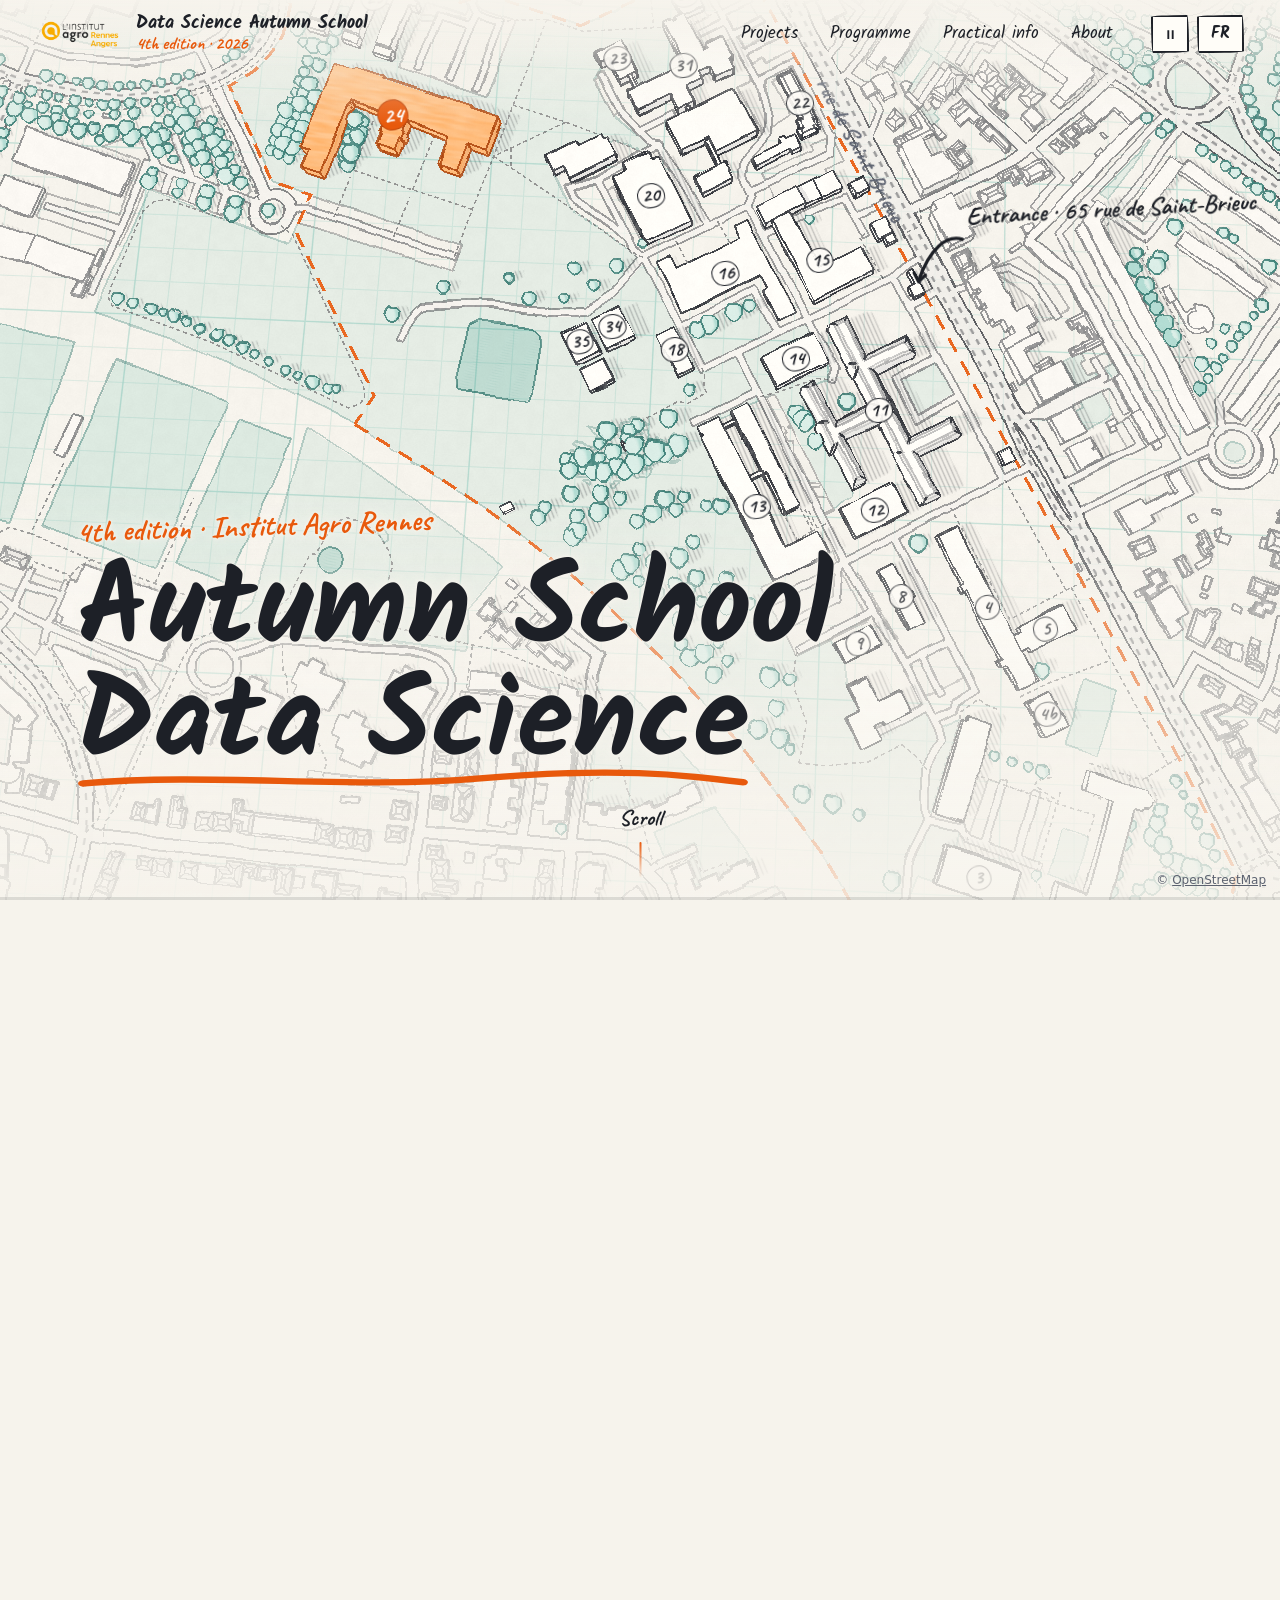
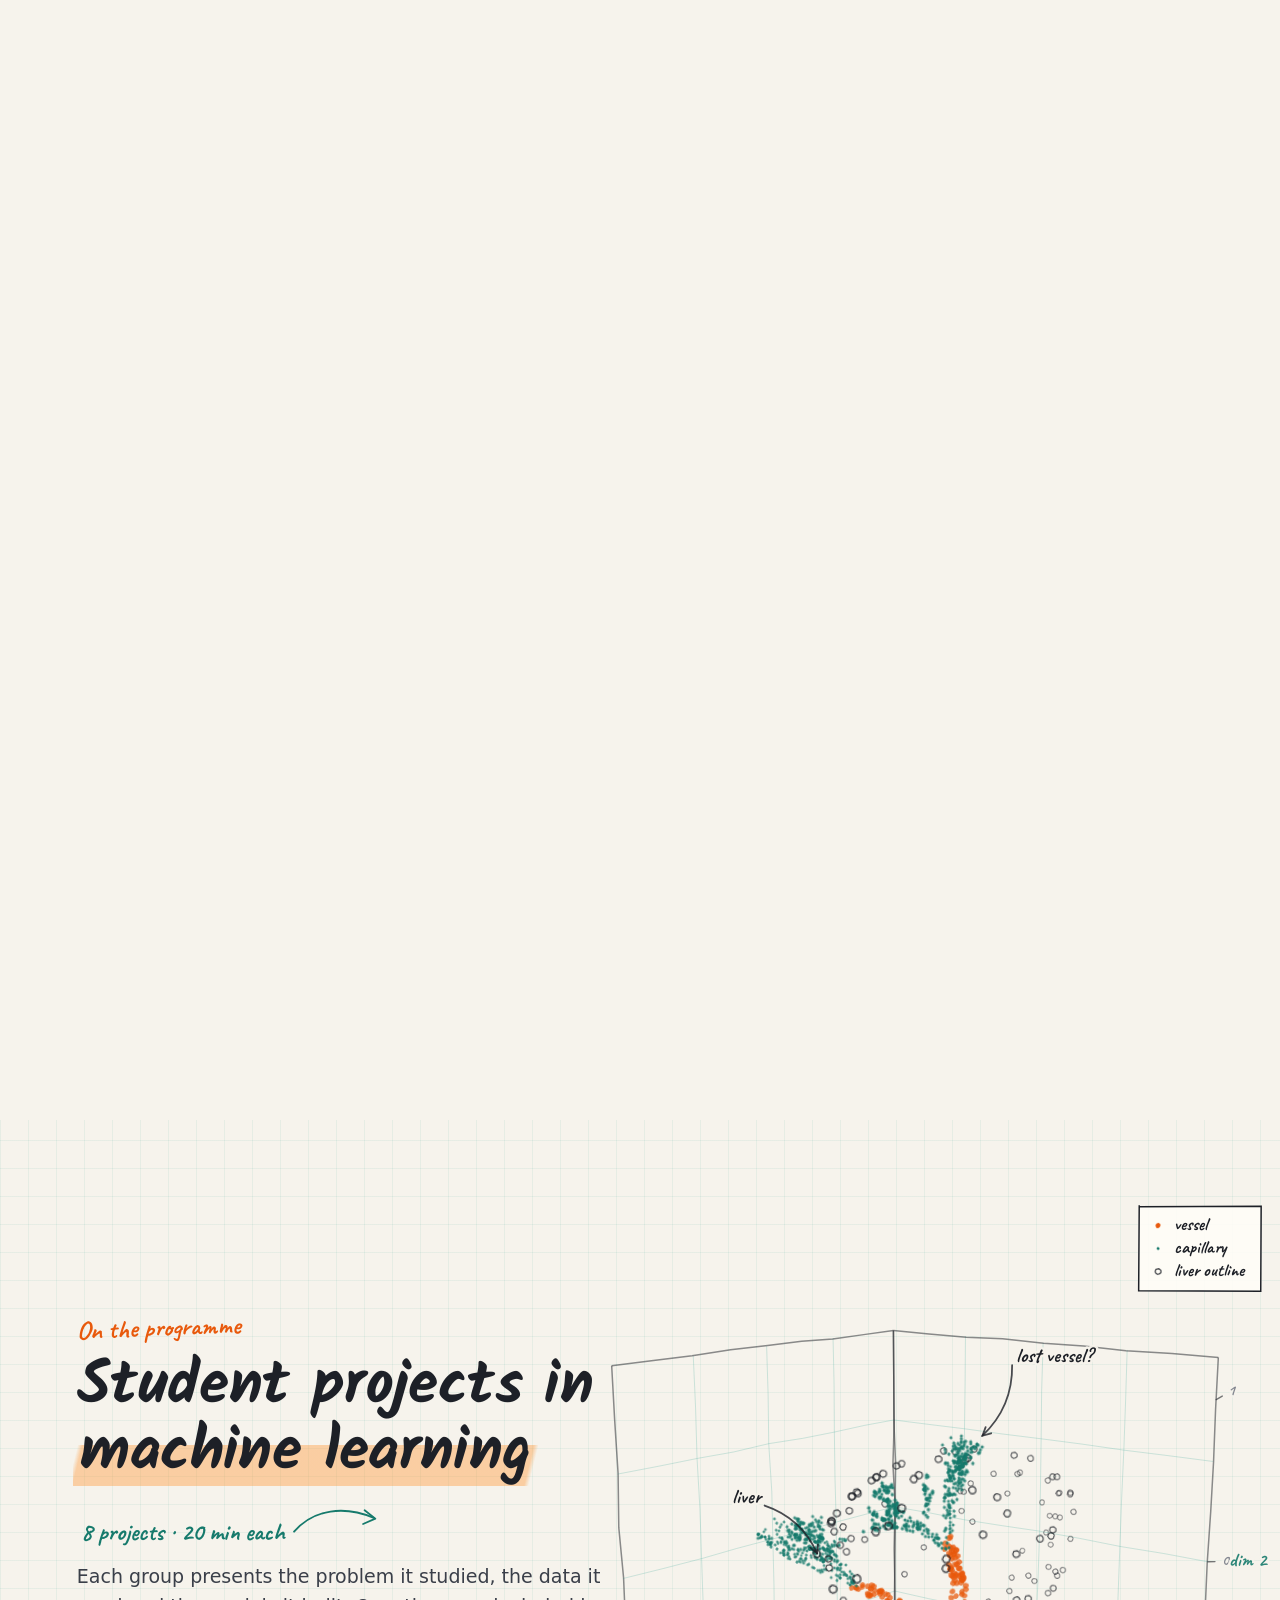
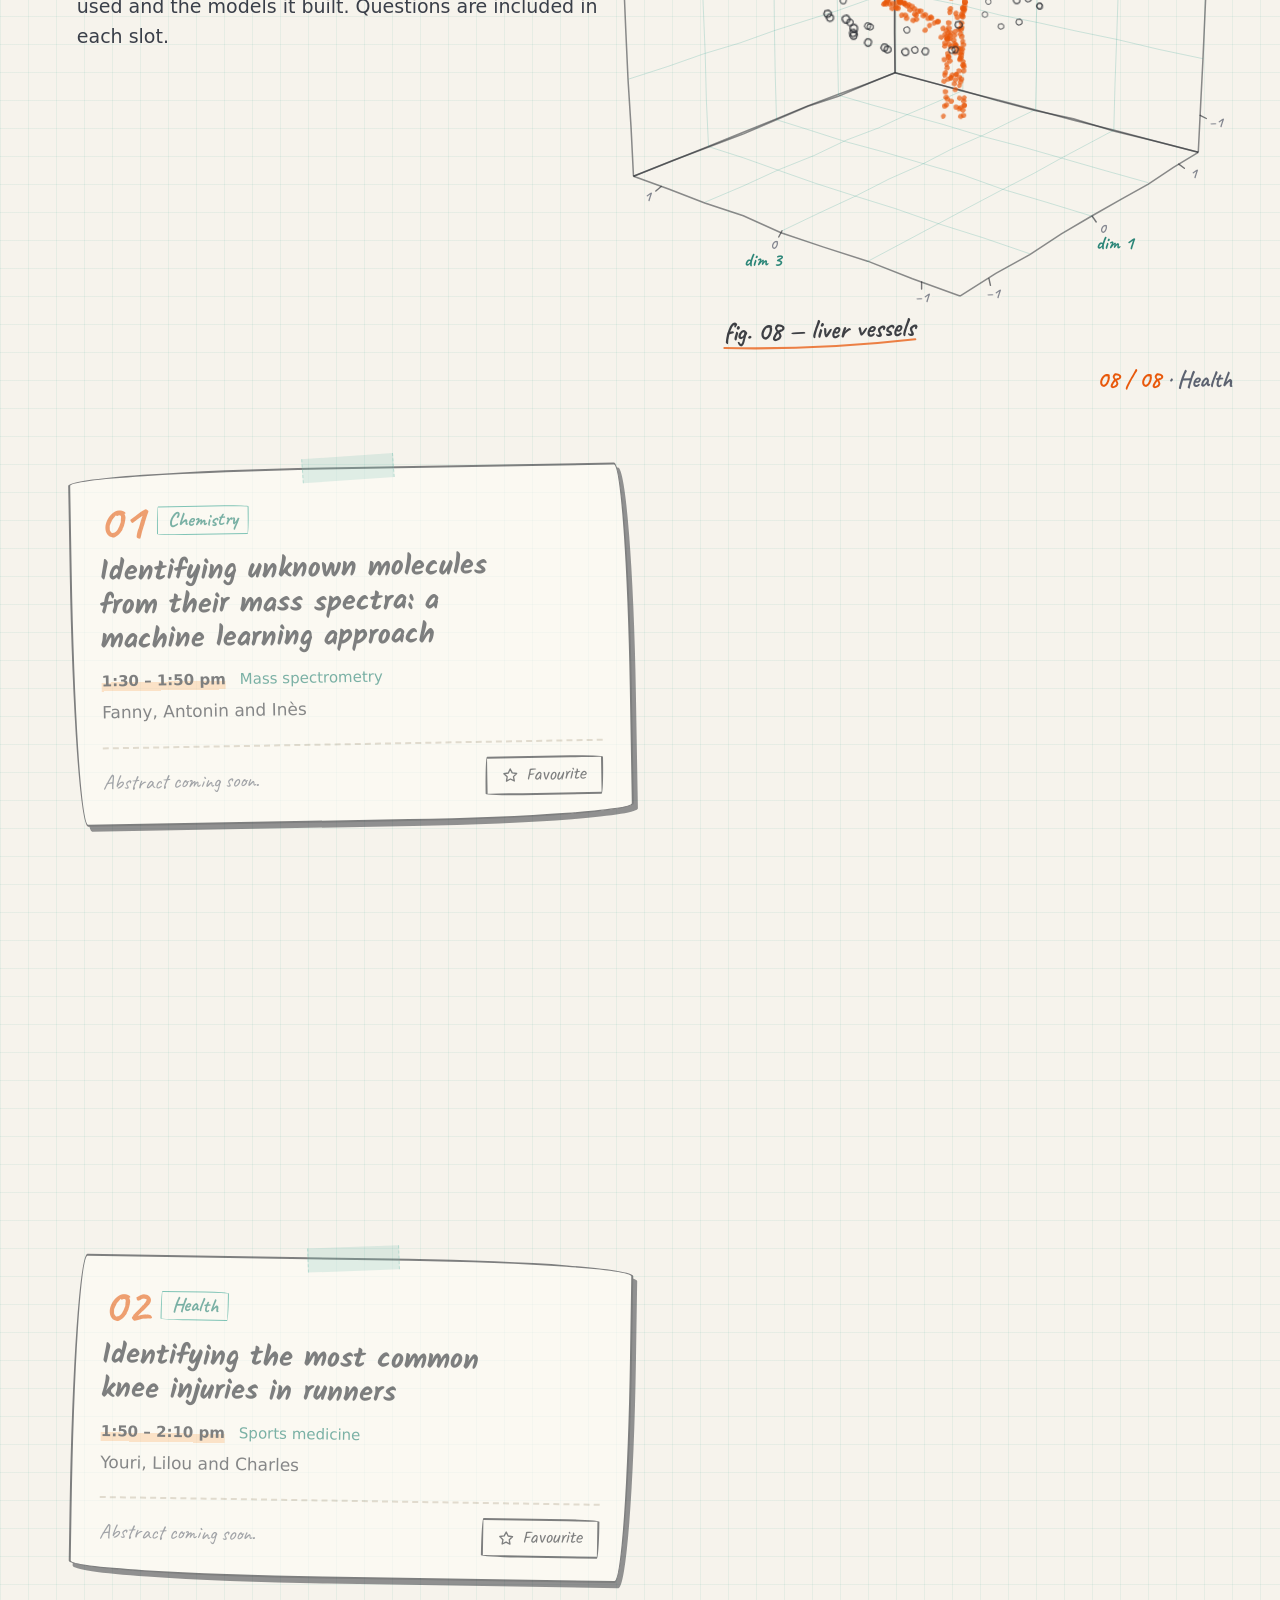
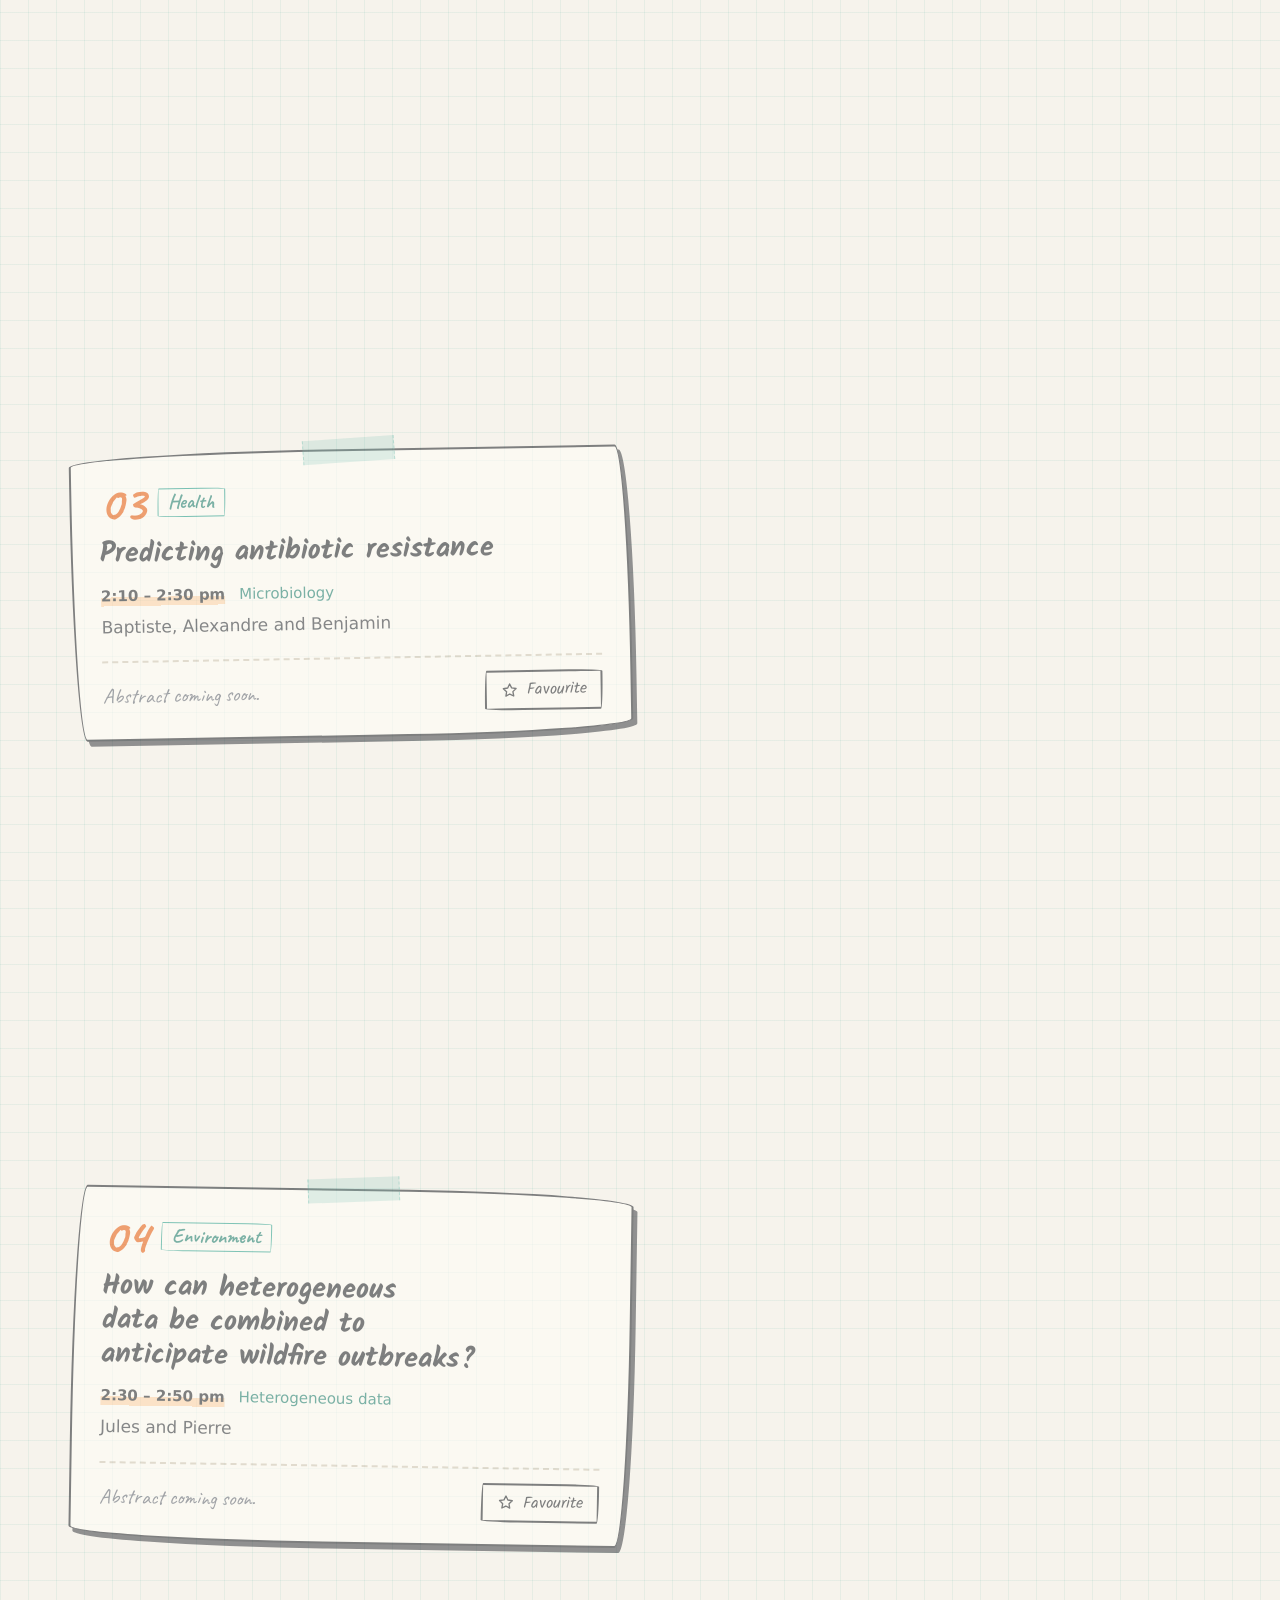
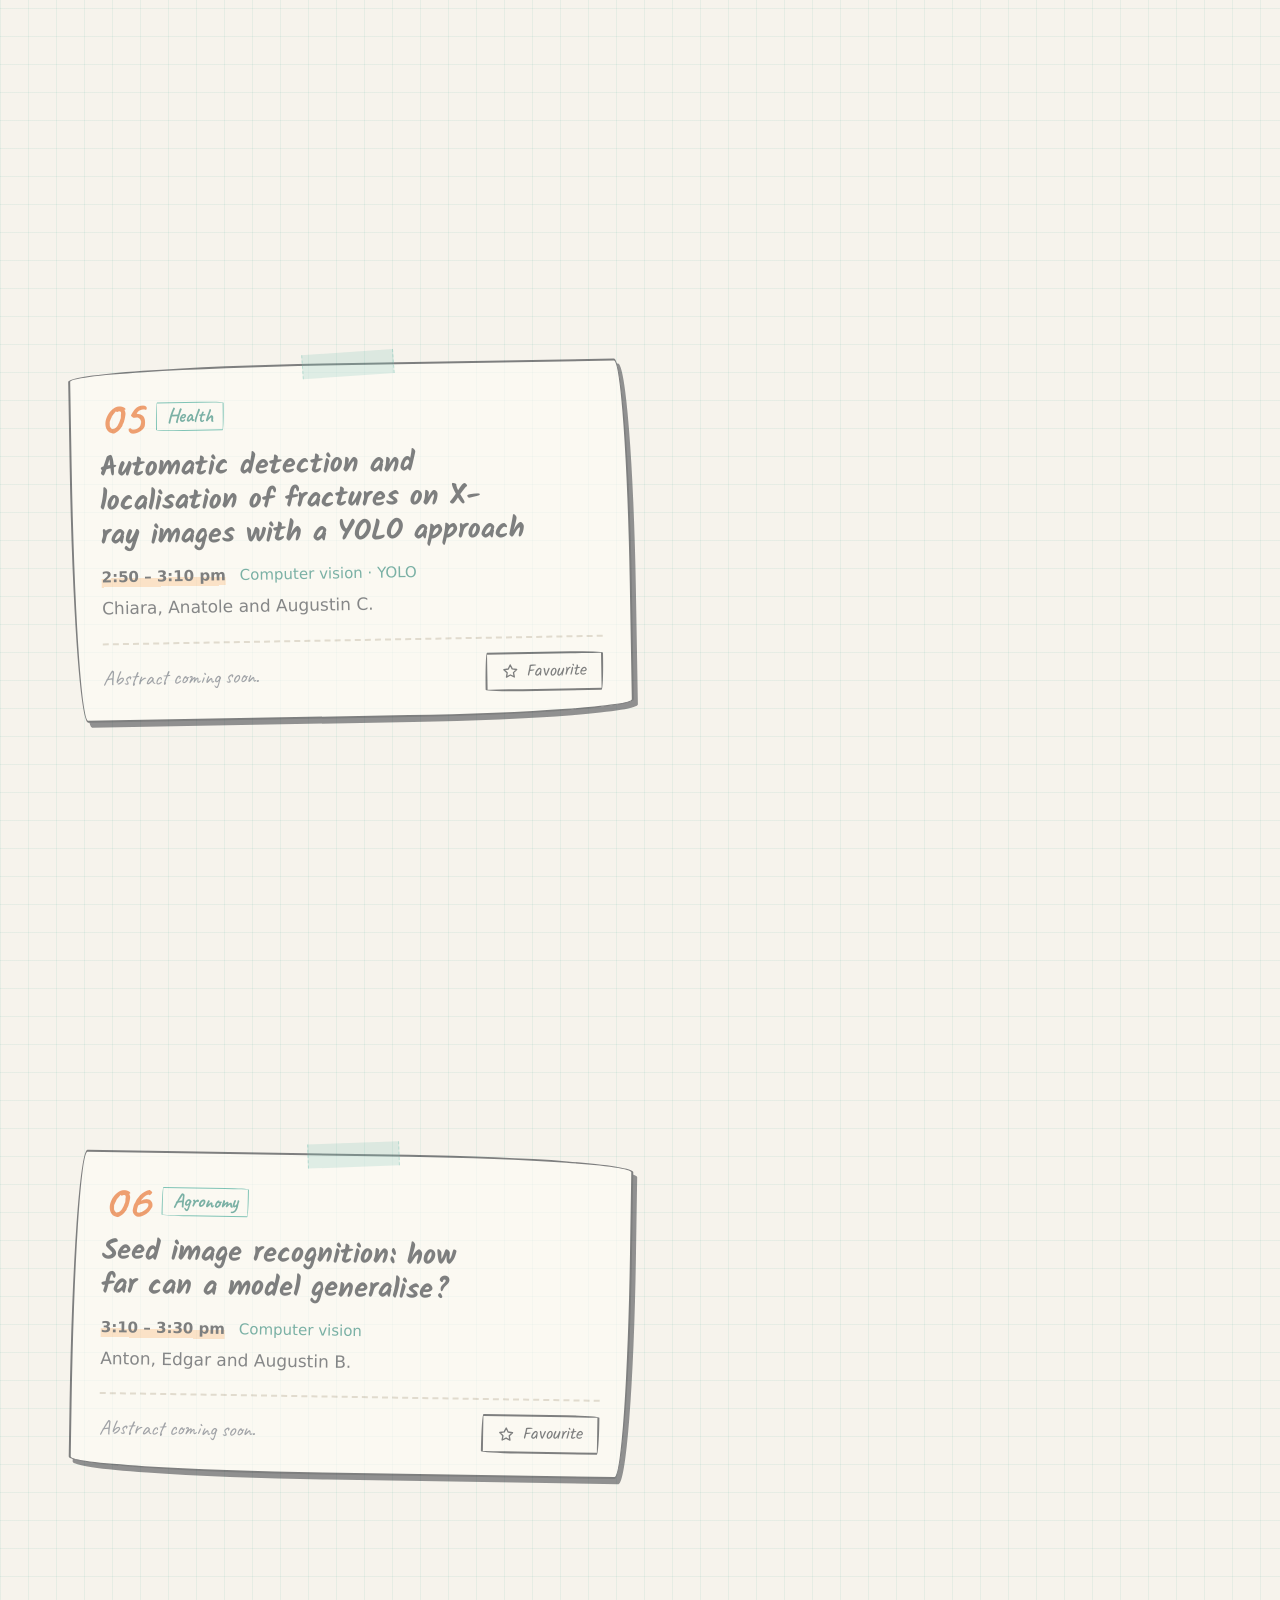
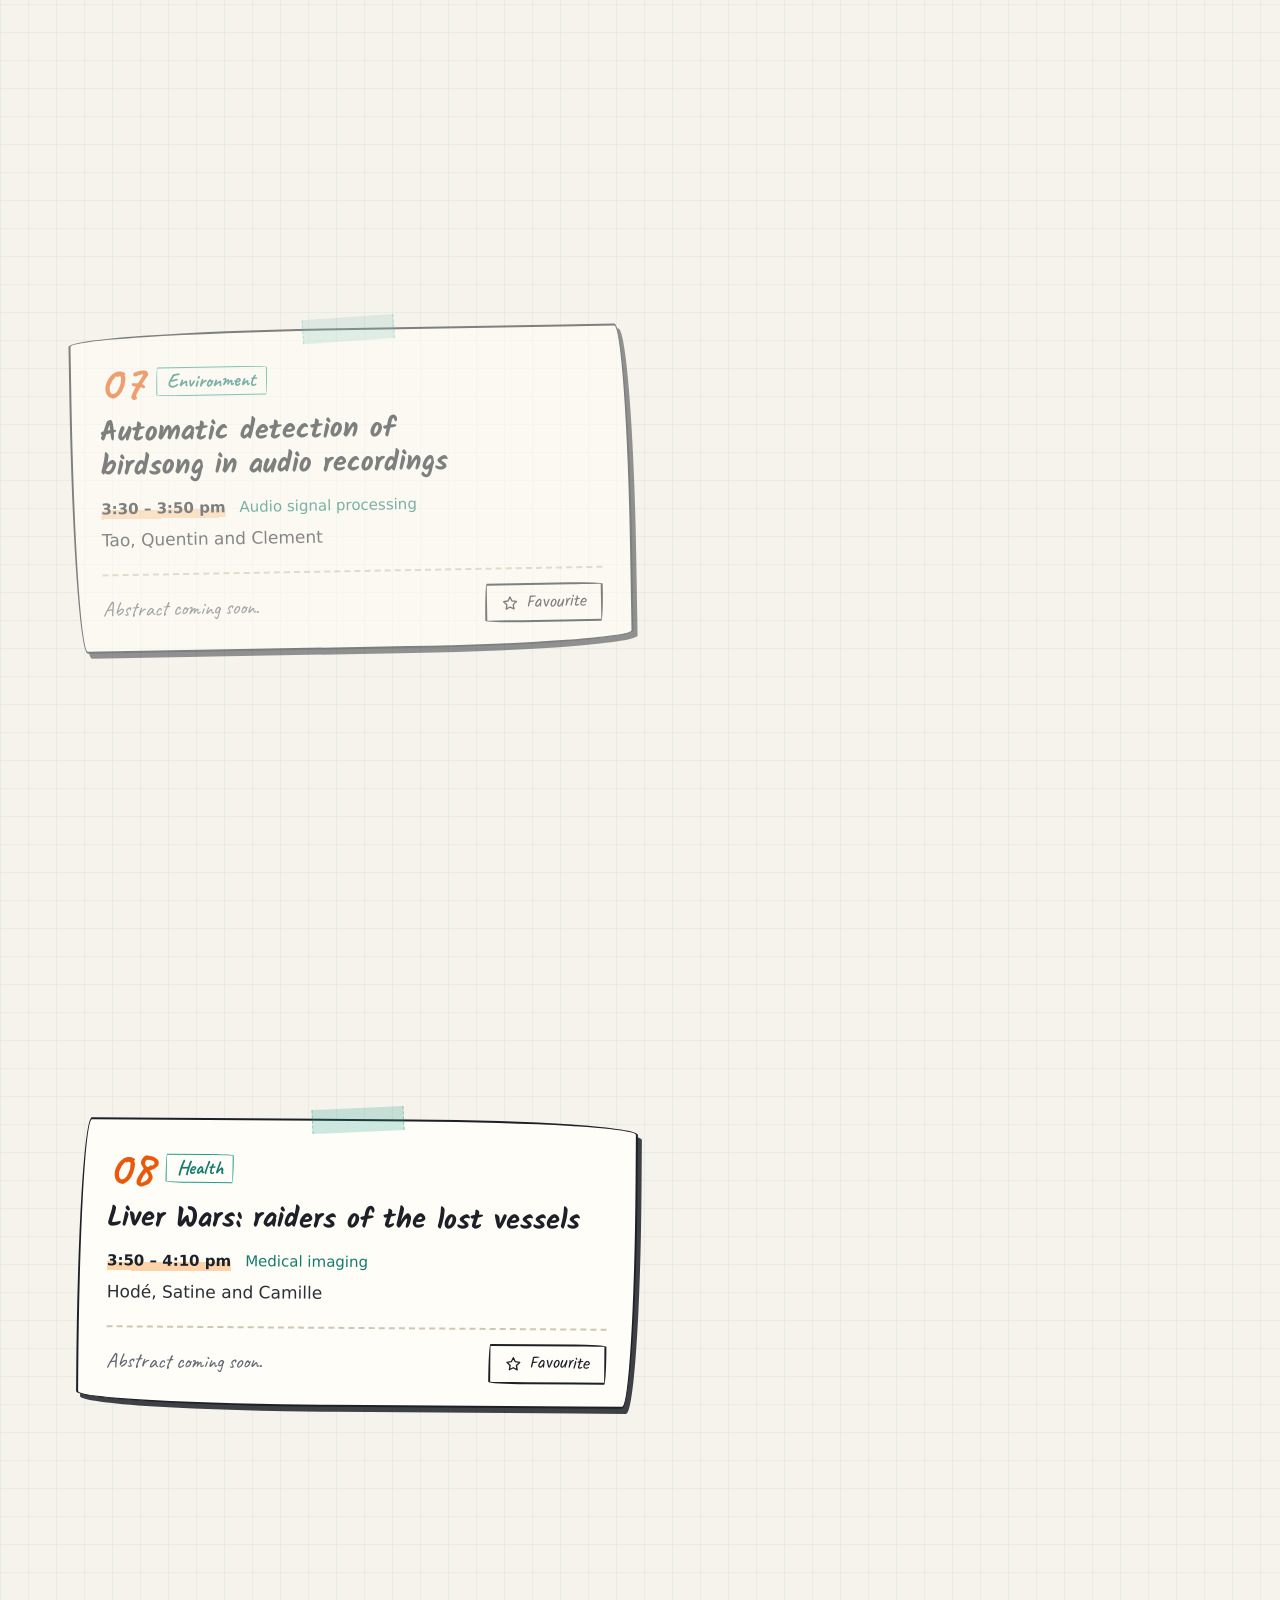
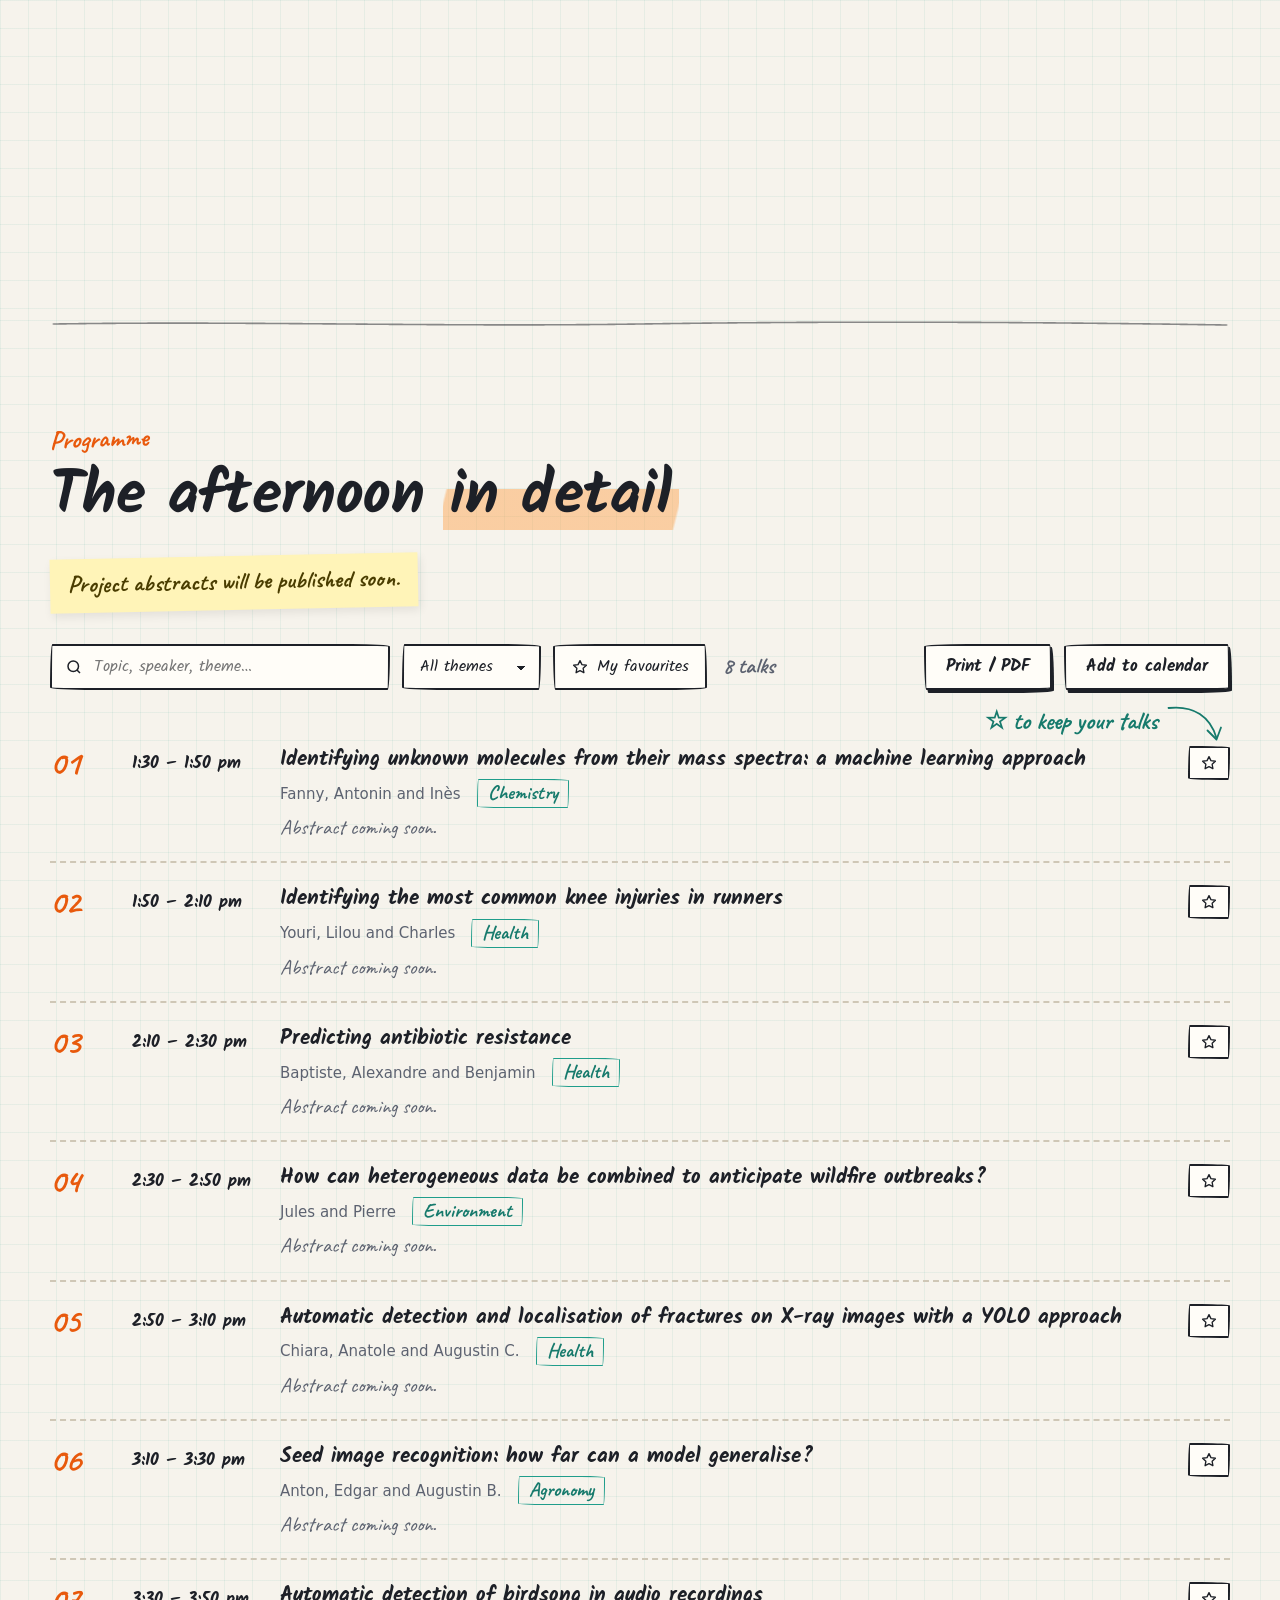
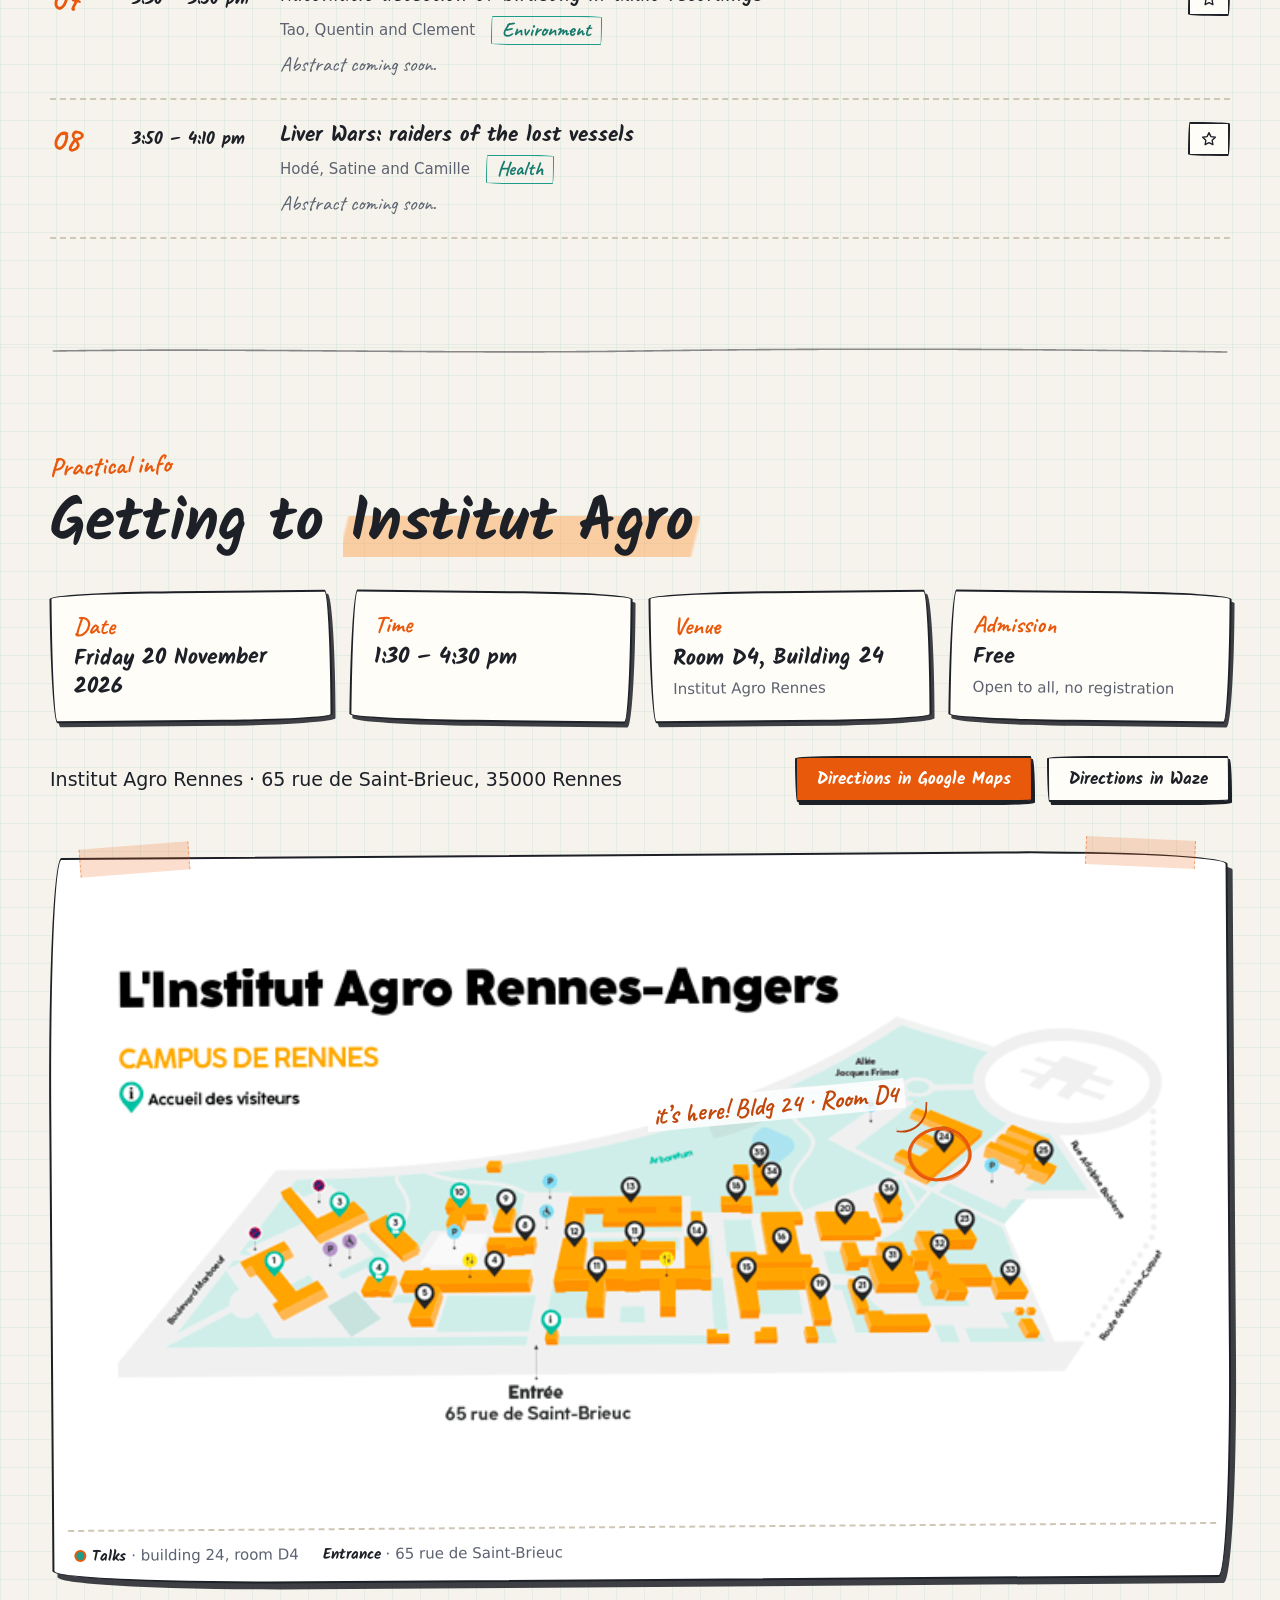
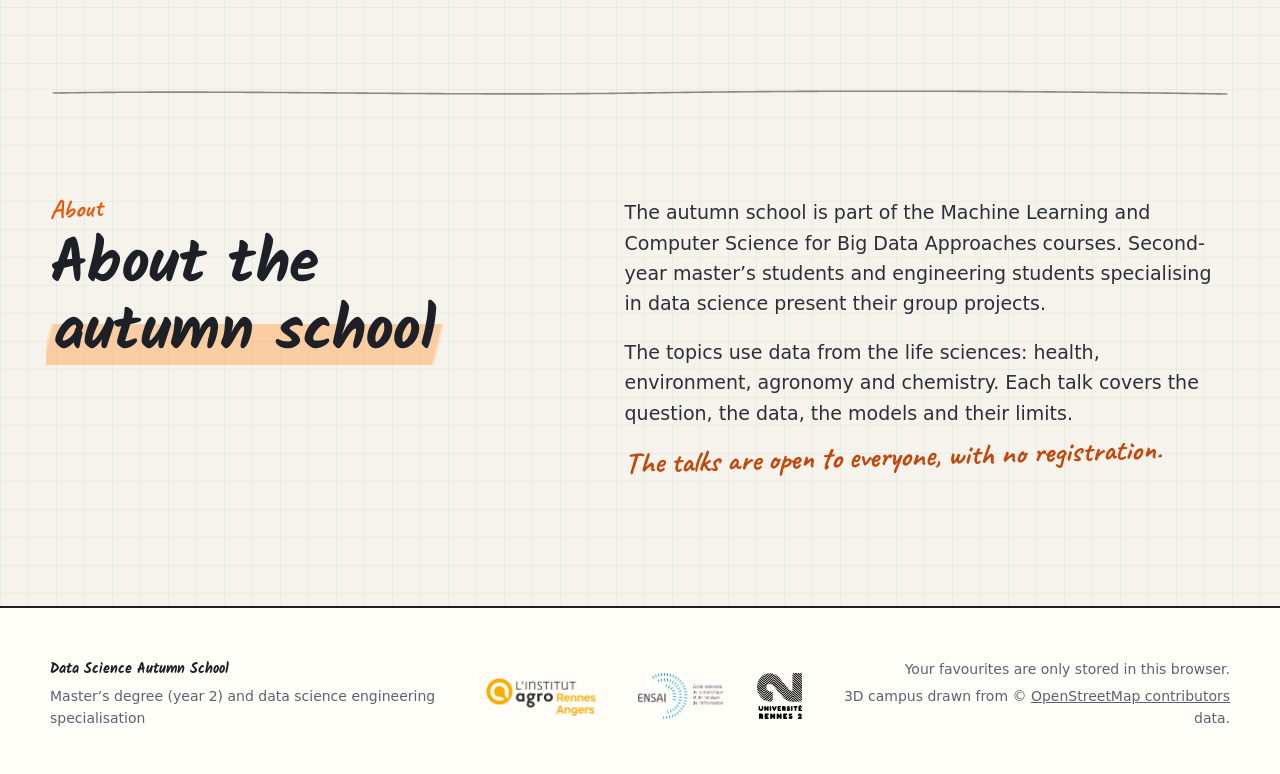
==== commit de7a3cac: "Vol 3D dessiné du campus, nouveau nuage de points et publication Netlify - Remplace la vidéo Google " ====
--- a/index.html
+++ b/index.html
@@ -5,9 +5,18 @@
   <meta name="viewport" content="width=device-width, initial-scale=1">
   <title>École d’automne Data Science — Institut Agro Rennes</title>
   <meta name="description" content="Quatrième édition de l’école d’automne Data Science de l’Institut Agro Rennes : huit projets étudiants de Machine Learning appliqués au vivant. Entrée libre.">
-  <meta name="theme-color" content="#f4f1ea">
+  <meta name="theme-color" content="#f6f3ec">
+  <link rel="canonical" href="https://ecole-automne-data-science.netlify.app/">
+  <meta property="og:type" content="website">
+  <meta property="og:locale" content="fr_FR">
+  <meta property="og:url" content="https://ecole-automne-data-science.netlify.app/">
+  <meta property="og:title" content="École d’automne Data Science — Institut Agro Rennes">
+  <meta property="og:description" content="Huit projets étudiants de Machine Learning appliqués au vivant · 20 novembre 2026, 13h30 – 16h30, salle D4 (bâtiment 24). Entrée libre.">
+  <meta property="og:image" content="https://ecole-automne-data-science.netlify.app/assets/og-image.jpg">
+  <meta property="og:image:width" content="1200">
+  <meta property="og:image:height" content="630">
+  <meta name="twitter:card" content="summary_large_image">
   <link rel="icon" href="assets/favicon.svg" type="image/svg+xml">
-  <link rel="preload" as="image" href="assets/video/poster-debut.jpg">
   <link rel="preconnect" href="https://fonts.googleapis.com">
   <link rel="preconnect" href="https://fonts.gstatic.com" crossorigin>
   <link rel="stylesheet" href="https://fonts.googleapis.com/css2?family=Caveat:wght@500;700&family=Kalam:wght@400;700&display=swap">
@@ -18,7 +27,7 @@
 
   <header class="site-header" id="top">
     <a class="brand" href="#top" aria-label="Accueil">
-      <img class="brand-logo" src="logos/Logo_Institut_Agro_Rennes-Angers.png" alt="Institut Agro Rennes-Angers" onerror="this.remove()">
+      <img class="brand-logo" src="logos/Logo_Institut_Agro_Rennes-Angers.png" alt="Institut Agro Rennes-Angers" width="88" height="36">
       <span class="brand-text">
         <strong data-i18n="brand">École d’automne Data Science</strong>
         <small data-i18n="brandSub">4ᵉ édition · 2026</small>
@@ -39,28 +48,31 @@
   </header>
 
   <main>
-    <!-- 1. Vol vers le campus : la vidéo avance avec le défilement -->
+    <!-- 1. Vol vers le campus : maquette 3D dessinée (données OpenStreetMap), pilotée par le défilement -->
     <section class="flight" id="vol" aria-label="Vol vers le campus">
       <div class="flight-sticky">
         <div class="flight-media">
-          <img class="flight-poster" id="flightPoster" src="assets/video/poster-debut.jpg" alt="">
-          <video class="flight-video" id="flightVideo" muted playsinline preload="none" aria-hidden="true"></video>
-          <div class="flight-shade"></div>
-        </div>
-        <p class="attribution">Google Earth</p>
-
-        <div class="beat beat-1" data-from="0" data-to="0.27">
+          <picture>
+            <source media="(orientation: portrait) and (max-width: 900px)" srcset="assets/vol-plan-portrait.webp">
+            <img class="flight-poster" id="flightPoster" src="assets/vol-plan.webp" width="1600" height="1000" alt="" fetchpriority="high">
+          </picture>
+          <canvas class="flight-canvas" id="campusCanvas" aria-hidden="true"></canvas>
+          <div class="flight-labels" id="flightLabels" aria-hidden="true"></div>
+        </div>
+        <p class="attribution">© <a href="https://www.openstreetmap.org/copyright" target="_blank" rel="noopener">OpenStreetMap</a></p>
+
+        <div class="beat beat-1" data-from="0" data-to="0.24">
           <p class="kicker" data-i18n="heroKicker">4ᵉ édition · Institut Agro Rennes</p>
           <h1 class="hero-title"><span data-i18n="heroTitleA">École d’automne</span><br><em class="scribble">Data Science<svg viewBox="0 0 300 20" preserveAspectRatio="none" aria-hidden="true"><path d="M3 13 C 60 4, 120 18, 180 9 S 270 6, 297 12"/></svg></em></h1>
         </div>
-        <div class="beat beat-2" data-from="0.3" data-to="0.58">
+        <div class="beat beat-2" data-from="0.3" data-to="0.55">
           <p class="beat-big" data-i18n-html="beat2">Huit projets étudiants de <em>Machine Learning</em> appliqués au vivant.</p>
         </div>
-        <div class="beat beat-3" data-from="0.62" data-to="0.86">
+        <div class="beat beat-3" data-from="0.61" data-to="0.83">
           <p class="kicker" data-i18n="beat3Kicker">Un après-midi de conférences</p>
           <p class="beat-big" id="beat3Line">13h30 – 16h30 · Salle D4</p>
         </div>
-        <div class="beat beat-4" data-from="0.88" data-to="1.01">
+        <div class="beat beat-4" data-from="0.89" data-to="1.01">
           <p class="beat-big" data-i18n="beat4">Rendez-vous ici.</p>
           <a class="btn btn-primary" href="#projets" data-i18n="beat4Cta">Découvrir les projets</a>
         </div>
@@ -181,13 +193,13 @@
         <p class="muted" data-i18n="footerFrame">Master 2 et spécialisation ingénieur Sciences des données</p>
       </div>
       <ul class="logos" aria-label="Établissements">
-        <li><img src="logos/Logo_Institut_Agro_Rennes-Angers.png" alt="Institut Agro Rennes-Angers" onerror="this.parentNode.classList.add('missing');this.parentNode.dataset.name=this.alt;this.remove()"></li>
-        <li><img src="logos/Logo_ENSAI.png" alt="ENSAI" onerror="this.parentNode.classList.add('missing');this.parentNode.dataset.name=this.alt;this.remove()"></li>
-        <li><img src="logos/Logo_univ-rennes2-2016.svg" alt="Université Rennes 2" onerror="this.parentNode.classList.add('missing');this.parentNode.dataset.name=this.alt;this.remove()"></li>
+        <li><img src="logos/Logo_Institut_Agro_Rennes-Angers.png" alt="Institut Agro Rennes-Angers" loading="lazy"></li>
+        <li><img src="logos/Logo_ENSAI.png" alt="ENSAI" loading="lazy"></li>
+        <li><img src="logos/Logo_univ-rennes2-2016.svg" alt="Université Rennes 2" loading="lazy"></li>
       </ul>
       <div class="footer-notes muted">
         <p data-i18n="footerFav">Vos favoris sont conservés uniquement dans ce navigateur.</p>
-        <p data-i18n="footerCredit">Vol aérien réalisé avec Google Earth Studio.</p>
+        <p data-i18n-html="footerCredit">Campus en 3D dessiné à partir des données © <a href="https://www.openstreetmap.org/copyright" target="_blank" rel="noopener">contributeurs OpenStreetMap</a>.</p>
       </div>
     </div>
   </footer>
@@ -196,5 +208,6 @@
 
   <script src="data.js"></script>
   <script src="app.js"></script>
+  <script type="module" src="js/campus3d.js"></script>
 </body>
 </html>
--- a/style.css
+++ b/style.css
@@ -84,8 +84,8 @@
 .site-header {
   position: fixed; inset: 0 0 auto 0; z-index: 50; height: var(--header-h);
   display: flex; align-items: center; gap: 24px; padding: 0 clamp(16px, 3vw, 36px);
-  color: #fff;
-  background: linear-gradient(to bottom, rgba(10,12,14,.6), rgba(10,12,14,0));
+  color: var(--ink);
+  background: linear-gradient(to bottom, rgba(246,243,236,.92), rgba(246,243,236,0));
   transition: background .3s, color .3s;
 }
 .site-header.solid { color: var(--ink); background: rgba(246,243,236,.94); backdrop-filter: blur(8px); -webkit-backdrop-filter: blur(8px); }
@@ -95,23 +95,19 @@
   opacity: .55;
 }
 .brand { display: flex; align-items: center; gap: 12px; text-decoration: none; min-width: 0; }
-.brand-logo { height: 36px; width: auto; filter: brightness(0) invert(1); transition: filter .3s; }
-.site-header.solid .brand-logo { filter: none; }
+.brand-logo { height: 36px; width: auto; }
 .brand-text { display: flex; flex-direction: column; line-height: 1.1; min-width: 0; }
 .brand-text strong { font-family: var(--hand); font-size: 18px; white-space: nowrap; overflow: hidden; text-overflow: ellipsis; }
-.brand-text small { font-family: var(--note); font-size: 18px; color: var(--accent-light); font-weight: 700; }
-.site-header.solid .brand-text small { color: var(--accent); }
+.brand-text small { font-family: var(--note); font-size: 18px; color: var(--accent); font-weight: 700; }
 .nav { display: flex; gap: 4px; margin-left: auto; }
 .nav a { text-decoration: none; font-family: var(--hand); font-size: 17px; padding: 6px 12px; border-radius: var(--sketch-r); border: 2px solid transparent; }
 .nav a:hover { border-color: currentColor; }
-.nav a.active { color: var(--accent-light); }
-.site-header.solid .nav a.active { color: var(--ink); background: linear-gradient(transparent 55%, var(--marker) 55% 90%, transparent 90%); }
+.nav a.active { color: var(--ink); background: linear-gradient(transparent 55%, var(--marker) 55% 90%, transparent 90%); }
 .header-tools { display: flex; gap: 8px; align-items: center; }
 .icon-btn, .lang-btn {
-  height: 38px; min-width: 38px; border-radius: var(--sketch-r); border: 2px solid rgba(255,255,255,.75);
-  background: rgba(0,0,0,.2); color: inherit; cursor: pointer; display: inline-grid; place-items: center; padding: 0 12px;
-}
-.site-header.solid .icon-btn, .site-header.solid .lang-btn { border-color: var(--ink); background: var(--panel); }
+  height: 38px; min-width: 38px; border-radius: var(--sketch-r); border: 2px solid var(--ink);
+  background: var(--panel); color: inherit; cursor: pointer; display: inline-grid; place-items: center; padding: 0 12px;
+}
 .lang-btn { font-family: var(--hand); font-weight: 700; font-size: 16px; }
 .icon-btn { padding: 0; }
 .icon-btn svg { width: 15px; height: 15px; fill: currentColor; }
@@ -133,47 +129,80 @@
 .btn-primary:hover { background: var(--accent-dark); }
 .btn[disabled] { opacity: .45; cursor: not-allowed; transform: none; }
 
-/* ---------- 1. Vol ---------- */
-.flight { position: relative; height: 520vh; background: #0e1012; color: #fff; }
+/* ---------- 1. Vol : maquette 3D dessinée ---------- */
+.flight { position: relative; height: 480vh; background: var(--paper); color: var(--ink); }
 .flight-sticky { position: sticky; top: 0; height: 100vh; height: 100svh; overflow: hidden; }
-.flight-media, .flight-poster, .flight-video { position: absolute; inset: 0; width: 100%; height: 100%; }
-.flight-poster, .flight-video { object-fit: cover; }
-.flight-video { opacity: 0; transition: opacity .4s; }
-.flight-video.ready { opacity: 1; }
-.flight-shade {
-  position: absolute; inset: 0;
+.flight-media, .flight-poster, .flight-canvas, .flight-labels { position: absolute; inset: 0; width: 100%; height: 100%; }
+.flight-poster { object-fit: cover; transition: opacity .7s .15s; }
+.flight-canvas { display: block; opacity: 0; transition: opacity .7s; }
+.flight.has-3d .flight-canvas { opacity: 1; }
+.flight.has-3d .flight-poster { opacity: 0; }
+.flight-labels { pointer-events: none; overflow: hidden; }
+/* voile papier sous les textes pour qu'ils restent lisibles sur le dessin */
+.flight-media::after {
+  content: ""; position: absolute; inset: 0; pointer-events: none;
   background:
-    linear-gradient(to top, rgba(8,10,12,.78) 0%, rgba(8,10,12,.22) 38%, rgba(8,10,12,0) 60%),
-    linear-gradient(to bottom, rgba(8,10,12,.4), rgba(8,10,12,0) 22%),
-    rgba(8,10,12, var(--dim, 0));
-}
+    linear-gradient(to top, rgba(246,243,236,.86) 0%, rgba(246,243,236,.5) 22%, rgba(246,243,236,0) 46%),
+    linear-gradient(to bottom, rgba(246,243,236,.75), rgba(246,243,236,0) 14%);
+}
+
+/* annotations manuscrites accrochées à la maquette */
+.fl { position: absolute; left: 0; top: 0; width: 0; height: 0; opacity: 0; will-change: transform, opacity; }
+.fl-num span {
+  position: absolute; left: 0; top: 0; transform: translate(-50%, -50%) rotate(-4deg);
+  display: grid; place-items: center; min-width: 25px; height: 25px; padding: 0 4px;
+  font-family: var(--note); font-weight: 700; font-size: 19px; line-height: 1; color: var(--ink);
+  background: rgba(255,253,248,.92); border: 1.6px solid var(--ink); border-radius: 52% 48% 55% 45% / 48% 55% 45% 52%;
+}
+.fl-num-target span { color: #fff; background: var(--accent); border-color: var(--accent-dark); font-size: 22px; min-width: 31px; height: 31px; }
+.fl-street span {
+  position: absolute; left: 0; top: 0; transform: translate(-50%, -50%); white-space: nowrap;
+  font-family: var(--note); font-weight: 700; font-size: 22px; color: var(--muted); letter-spacing: .04em;
+}
+.fl-note .fl-text {
+  position: absolute; left: 50px; bottom: 54px; white-space: nowrap; transform: translateX(var(--dx, 0px)) rotate(-3deg); transform-origin: left bottom;
+  font-family: var(--note); font-weight: 700; font-size: 25px; line-height: 1.05; color: var(--ink);
+  text-shadow: 0 0 6px var(--paper), 0 0 2px var(--paper), 0 0 10px var(--paper);
+}
+.fl-arrow { position: absolute; left: -4px; bottom: -4px; width: 56px; height: 56px; overflow: visible; }
+.fl-arrow path { fill: none; stroke: var(--ink); stroke-width: 3.2; stroke-linecap: round; stroke-linejoin: round; vector-effect: non-scaling-stroke; }
+.fl-target .fl-arrow { width: 84px; height: 92px; }
+.fl-target .fl-arrow path { stroke: var(--accent-dark); stroke-width: 3.6; }
+.fl-target .fl-text { left: 76px; bottom: 86px; font-size: clamp(28px, 3.1vw, 40px); }
+.fl-target .fl-text em { color: var(--accent-dark); display: block; font-size: 1.15em; }
+.fl-left .fl-text { left: auto; right: 50px; transform: translateX(var(--dx, 0px)) rotate(3deg); transform-origin: right bottom; text-align: right; }
+.fl-left .fl-arrow { left: auto; right: -4px; transform: scaleX(-1); }
+.fl-target.fl-left .fl-text { left: auto; right: 76px; }
+.fl-target .fl-text b { background: linear-gradient(104deg, transparent 0 1%, var(--marker) 2% 97%, transparent 98%) 0 80% / 100% 46% no-repeat; padding: 0 .1em; }
+
 .attribution {
-  position: absolute; right: 14px; bottom: 12px; margin: 0; z-index: 3;
-  font-size: 12px; color: rgba(255,255,255,.92); text-shadow: 0 1px 3px rgba(0,0,0,.8); display: none;
-}
-@media (orientation: portrait) { .attribution { display: block; } }  /* le filigrane de la vidéo est rogné en portrait */
+  position: absolute; right: 14px; bottom: 10px; margin: 0; z-index: 3;
+  font-size: 12px; color: var(--muted);
+}
+.attribution a { color: inherit; }
 .beat {
-  position: absolute; left: clamp(20px, 6vw, 90px); right: clamp(20px, 6vw, 90px); bottom: clamp(70px, 14vh, 140px);
-  max-width: 1000px; opacity: 0; transform: translateY(24px); pointer-events: none; will-change: opacity, transform;
-  text-shadow: 0 2px 18px rgba(0,0,0,.5), 0 1px 3px rgba(0,0,0,.55);
+  position: absolute; left: clamp(20px, 6vw, 90px); right: clamp(20px, 6vw, 90px); bottom: clamp(70px, 13vh, 130px);
+  max-width: 980px; opacity: 0; transform: translateY(24px); pointer-events: none; will-change: opacity, transform;
+  text-shadow: 0 0 14px var(--paper), 0 0 4px var(--paper), 0 0 2px var(--paper);
 }
 .beat.on { pointer-events: auto; }
-.beat .kicker { color: var(--accent-light); font-size: 30px; }
-.beat em { color: var(--accent-light); }
-.hero-title { font-family: var(--hand); font-size: clamp(50px, 9.4vw, 136px); line-height: .98; margin: 0; font-weight: 700; }
+.beat .kicker { font-size: 30px; }
+.beat em { color: var(--accent-dark); background: linear-gradient(104deg, transparent 0 1%, var(--marker) 2% 97%, transparent 98%) 0 78% / 100% 40% no-repeat; padding: 0 .08em; }
+.hero-title { font-family: var(--hand); font-size: clamp(50px, 9vw, 130px); line-height: .98; margin: 0; font-weight: 700; }
+.hero-title em { background: none; color: var(--ink); padding: 0; }
 .scribble { position: relative; display: inline-block; }
 .scribble svg { position: absolute; left: 0; right: 0; bottom: -.08em; width: 100%; height: .22em; overflow: visible; }
-.scribble path { fill: none; stroke: var(--accent-light); stroke-width: 5; stroke-linecap: round; }
-.beat-big { font-family: var(--hand); font-size: clamp(32px, 5.6vw, 76px); line-height: 1.08; font-weight: 700; margin: 0 0 22px; text-wrap: balance; }
-.beat .btn { text-shadow: none; border-color: #fff; box-shadow: 2px 3px 0 rgba(255,255,255,.9); }
+.scribble path { fill: none; stroke: var(--accent); stroke-width: 5; stroke-linecap: round; }
+.beat-big { font-family: var(--hand); font-size: clamp(32px, 4.8vw, 64px); line-height: 1.08; font-weight: 700; margin: 0 0 22px; text-wrap: balance; }
+.beat .btn { text-shadow: none; }
 .scroll-hint {
   position: absolute; left: 50%; bottom: 22px; transform: translateX(-50%);
   display: flex; flex-direction: column; align-items: center; gap: 6px; font-family: var(--note); font-size: 22px; font-weight: 700;
-  color: #f2f2f2; transition: opacity .4s;
-}
-.scroll-hint i { width: 2px; height: 36px; background: linear-gradient(var(--accent-light), transparent); animation: hint 1.8s ease-in-out infinite; transform-origin: top; border-radius: 2px; }
+  color: var(--ink); transition: opacity .4s;
+}
+.scroll-hint i { width: 2px; height: 36px; background: linear-gradient(var(--accent), transparent); animation: hint 1.8s ease-in-out infinite; transform-origin: top; border-radius: 2px; }
 @keyframes hint { 0% { transform: scaleY(0); } 50% { transform: scaleY(1); } 100% { transform: scaleY(1); opacity: 0; } }
-.flight-progress { position: absolute; left: 0; right: 0; bottom: 0; height: 3px; background: rgba(255,255,255,.18); z-index: 2; }
+.flight-progress { position: absolute; left: 0; right: 0; bottom: 0; height: 3px; background: rgba(29,32,39,.12); z-index: 2; }
 .flight-progress i { display: block; height: 100%; width: 100%; background: var(--accent); transform-origin: left; transform: scaleX(0); }
 
 /* ---------- 2. Projets ---------- */
@@ -394,6 +423,11 @@
   .field-search input { width: 100%; }
   .toolbar-spacer { display: none; }
   .beat { bottom: 118px; }
+  .fl-note .fl-text { font-size: 20px; }
+  .fl-target .fl-text { font-size: 25px; }
+  .fl-num span { font-size: 16px; min-width: 21px; height: 21px; }
+  .fl-num-target span { font-size: 19px; min-width: 27px; height: 27px; }
+  .fl-street span { font-size: 18px; }
   .campus-map { padding: 10px 10px 0; transform: none; }
   .map-frame { overflow-x: auto; }
   .map-frame-inner { width: 640px; }
@@ -434,3 +468,15 @@
   .campus-map::before, .campus-map::after, .map-marker::after { display: none; }
 }
 .print-title { display: none; }
+
+/* ---------- Page 404 ---------- */
+.lost { min-height: 100vh; min-height: 100svh; display: grid; place-items: center; padding: 40px 20px; }
+.lost-card {
+  max-width: 620px; padding: 34px 34px 30px; background: var(--panel); border: 2px solid var(--ink);
+  border-radius: var(--sketch-r); box-shadow: 4px 5px 0 rgba(29,32,39,.85); transform: rotate(-.6deg);
+}
+.lost-card h1 { font-family: var(--hand); font-size: clamp(34px, 6vw, 52px); line-height: 1.08; margin: 0 0 16px; }
+.lost-card h1 em { background: linear-gradient(104deg, transparent 0 1%, var(--marker) 2% 97%, transparent 98%) 0 72% / 100% 42% no-repeat; padding: 0 .1em; }
+.lost-card .lead { margin: 0 0 10px; }
+.lost-en { color: var(--muted); font-size: 16px; }
+.lost-links { display: flex; flex-wrap: wrap; gap: 14px; margin: 24px 0 0; }
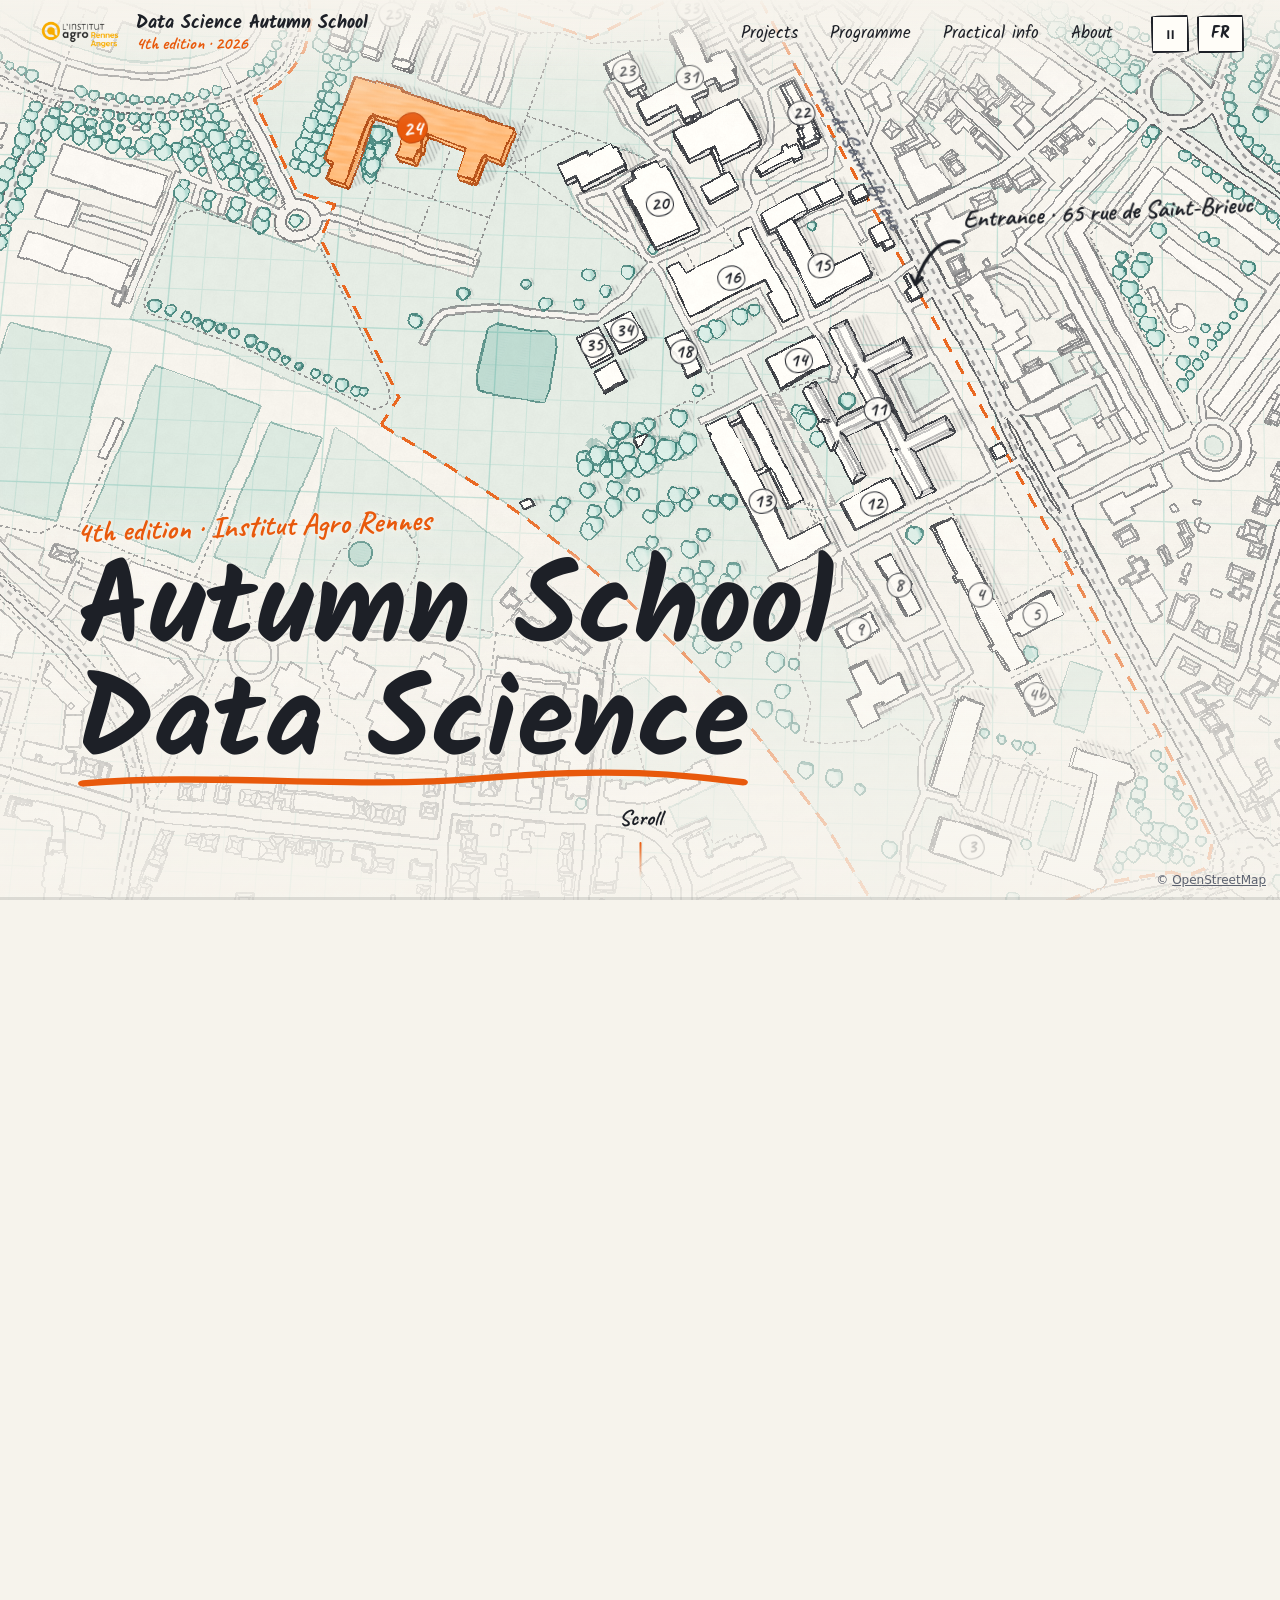
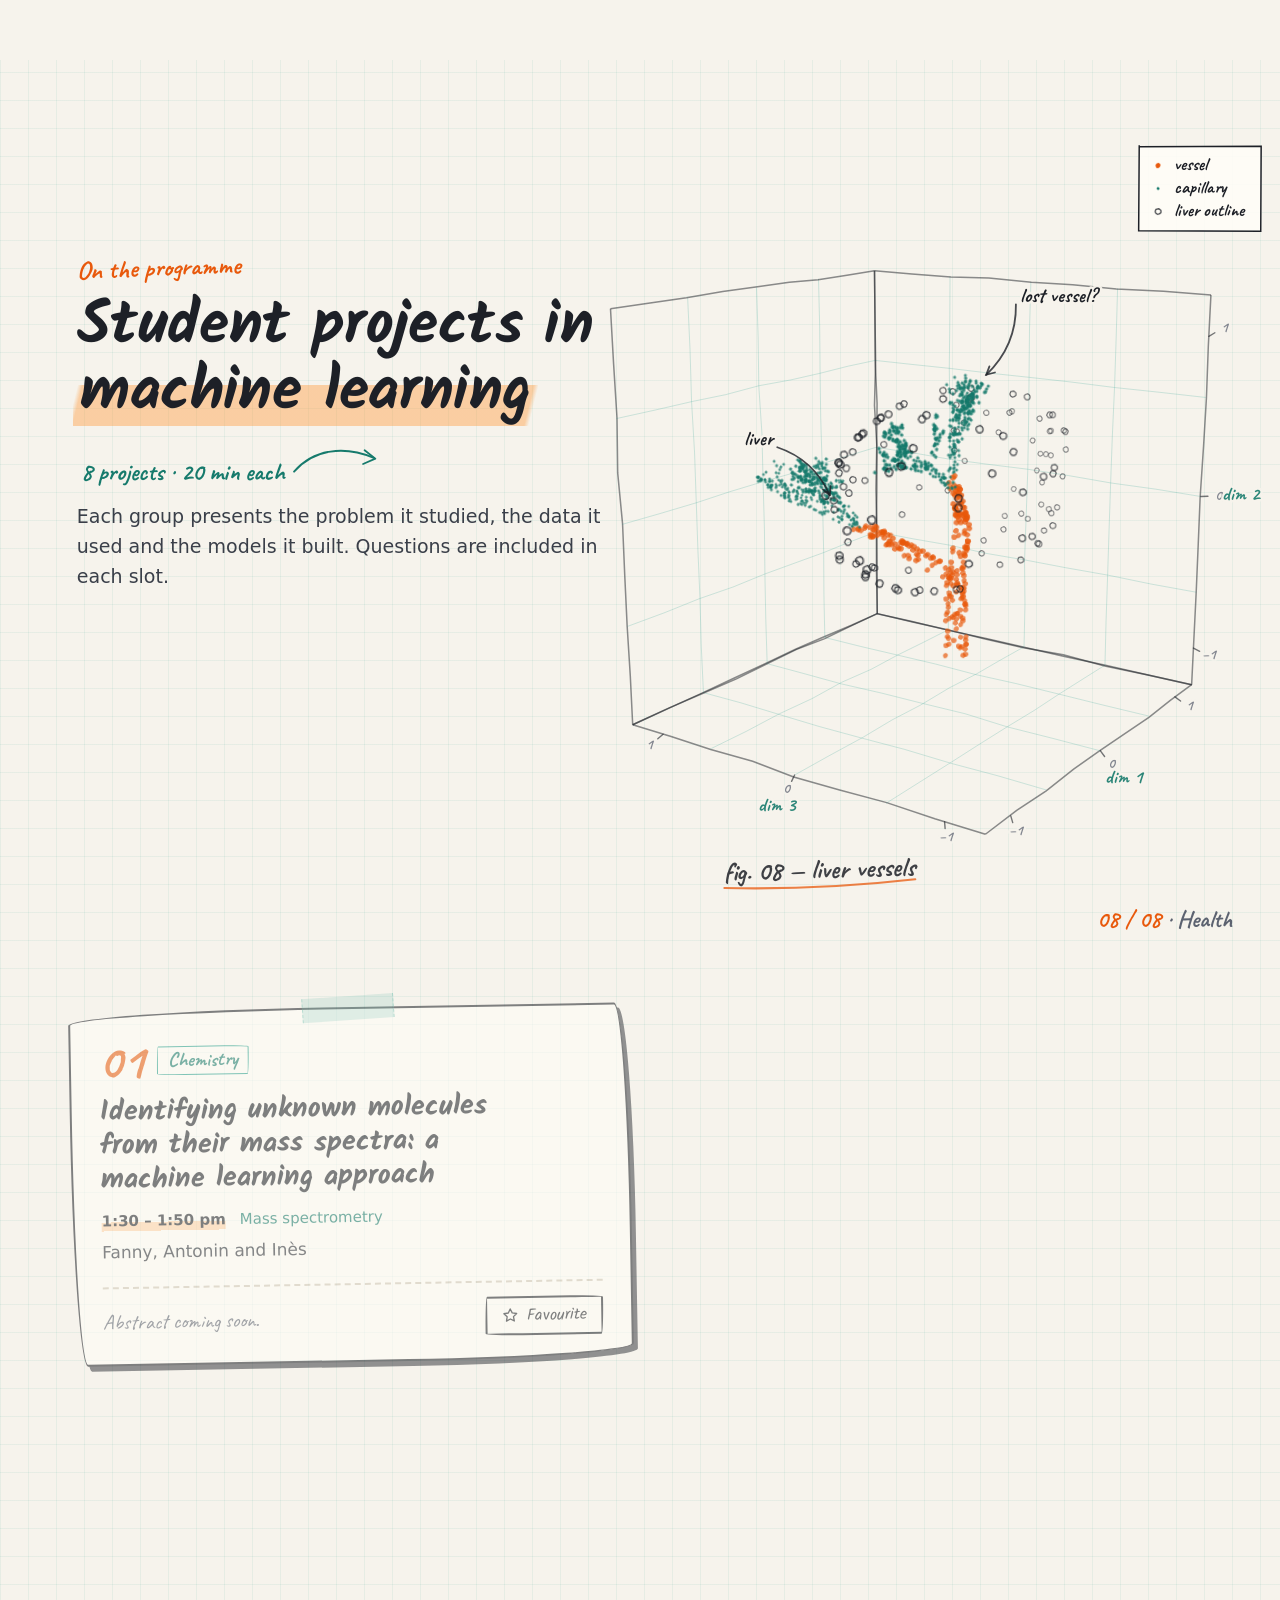
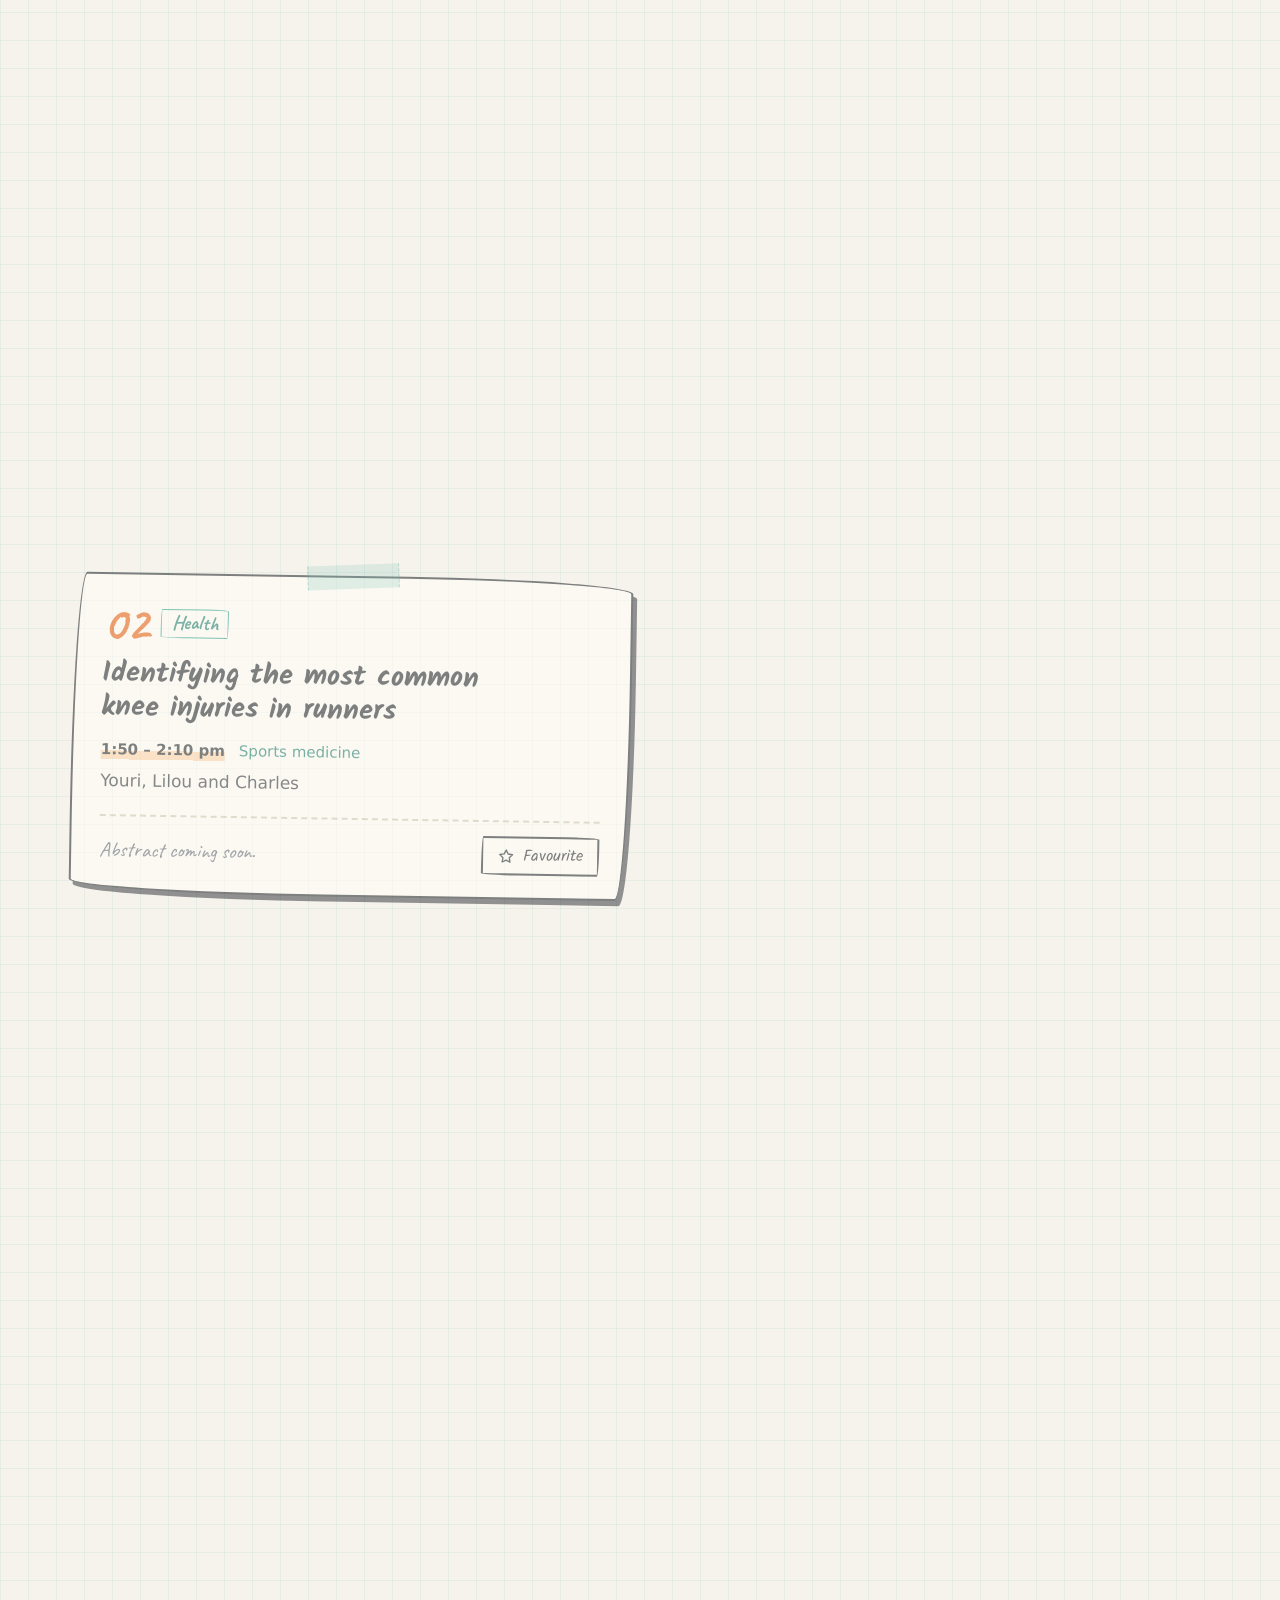
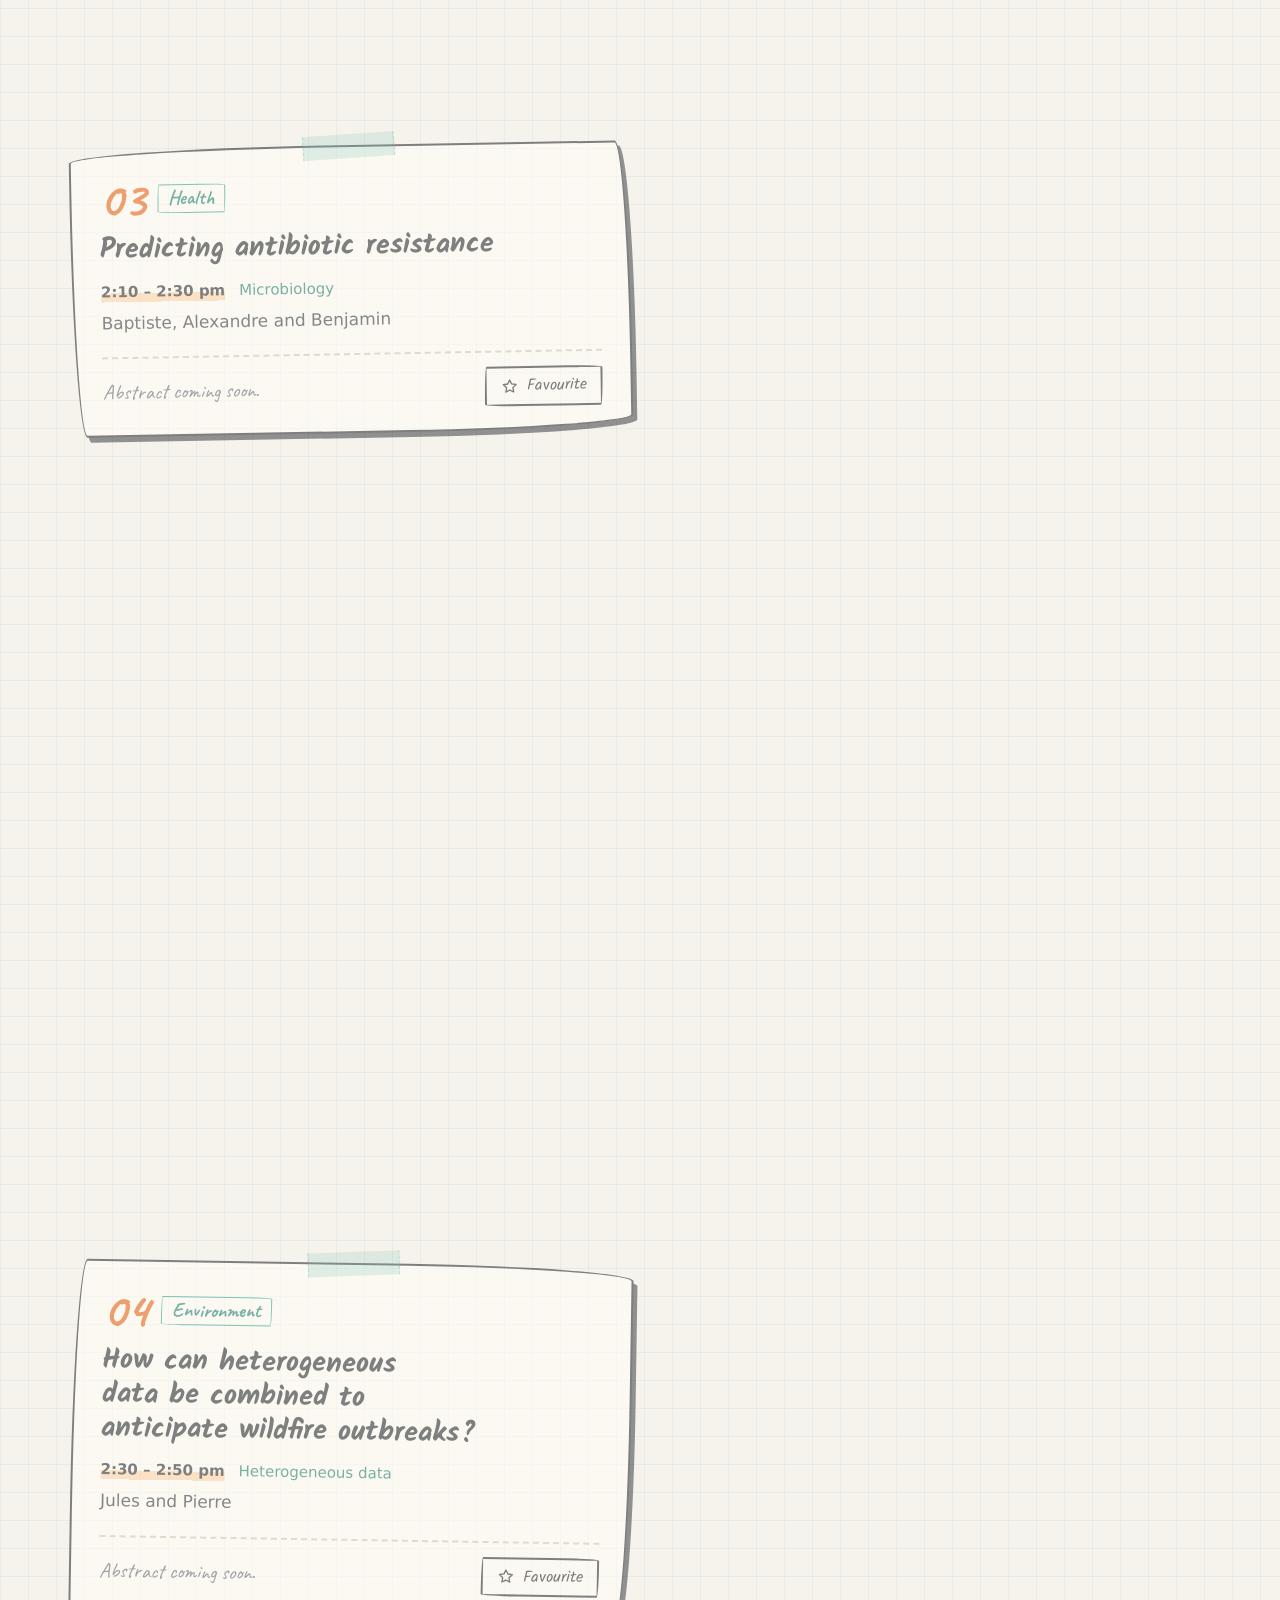
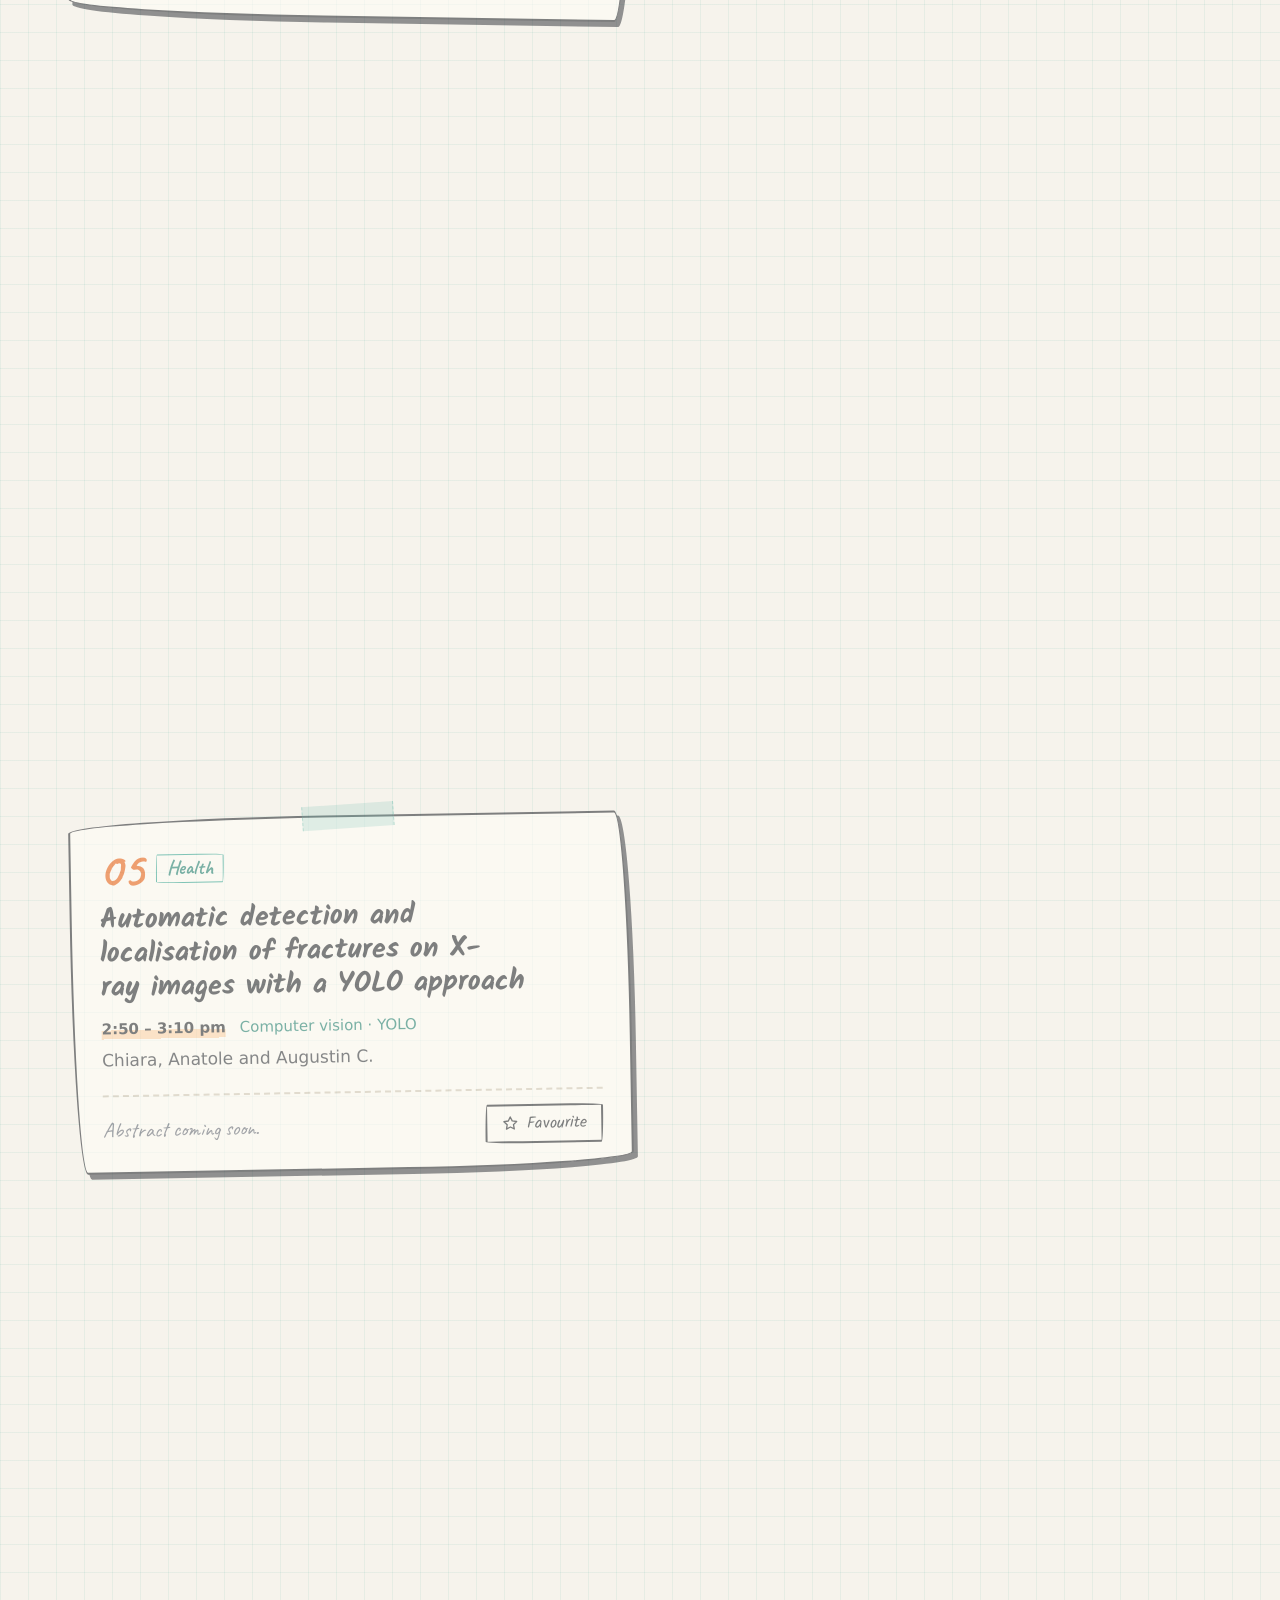
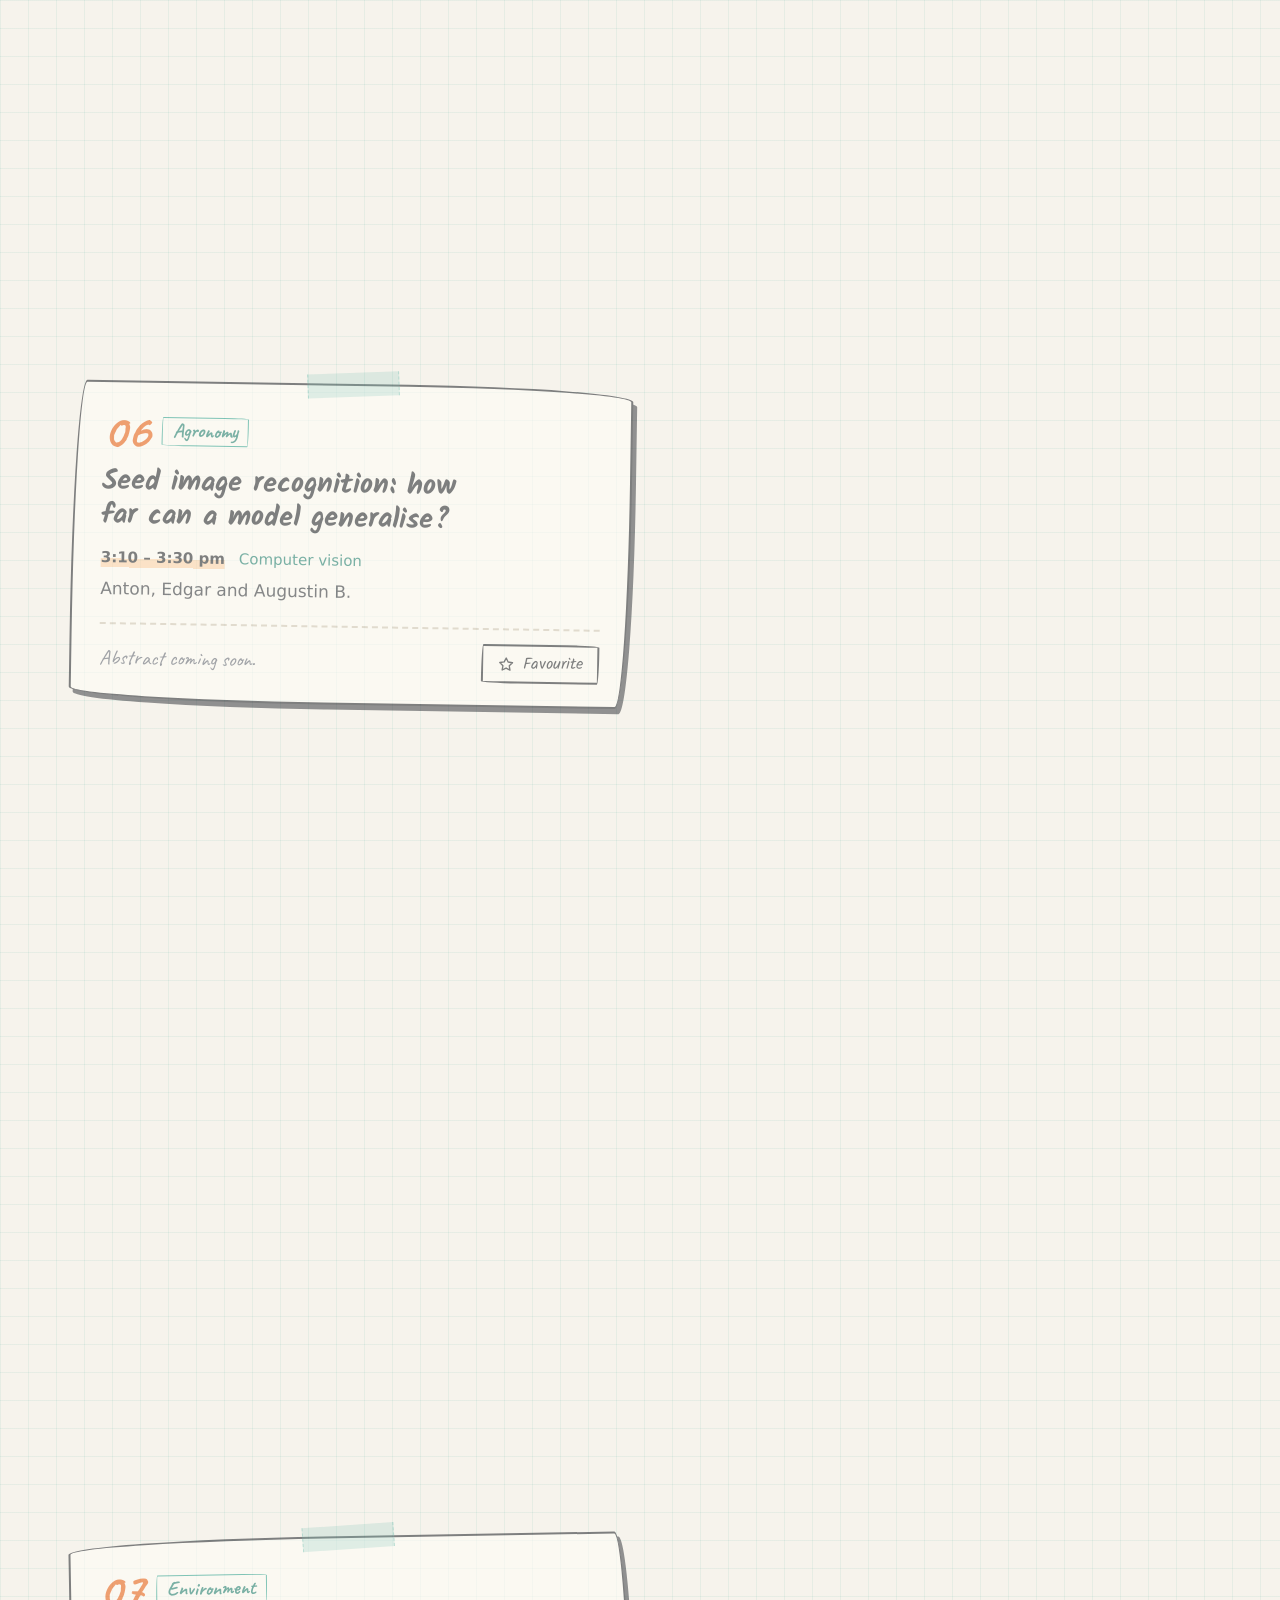
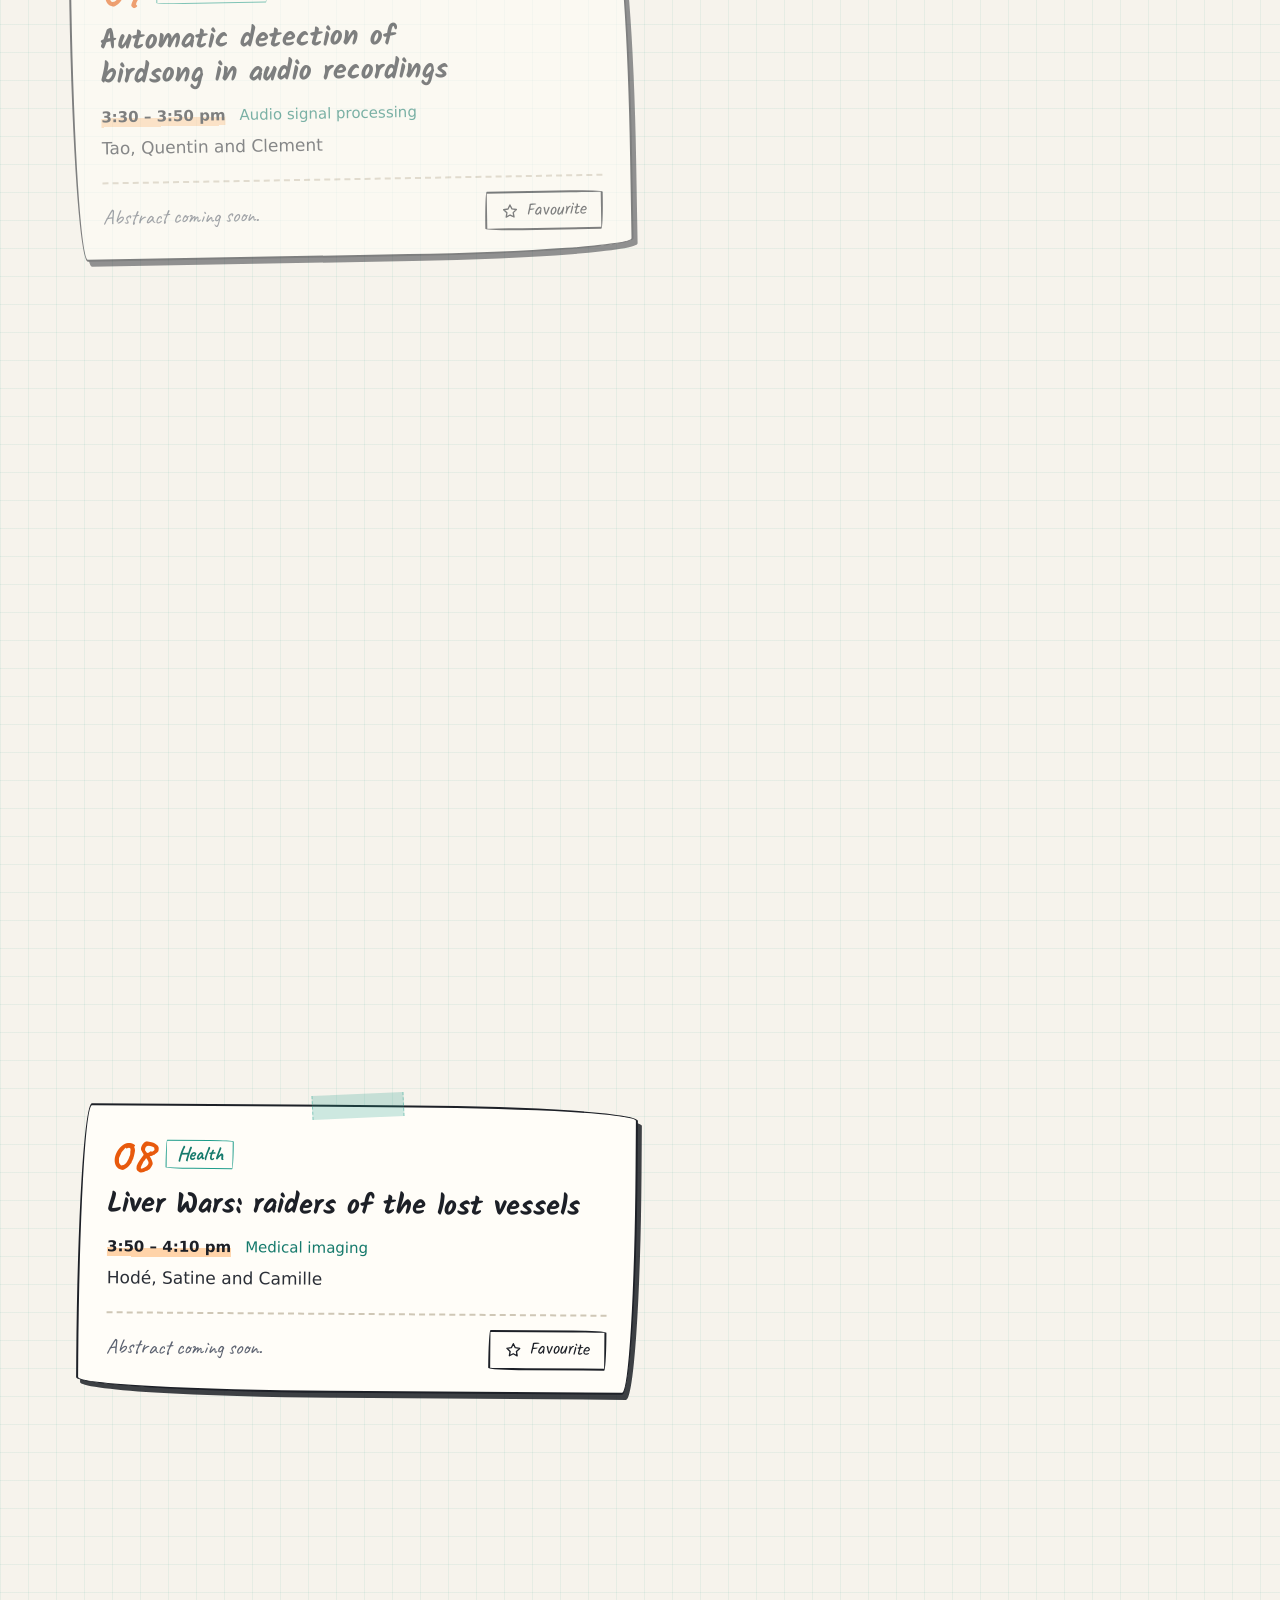
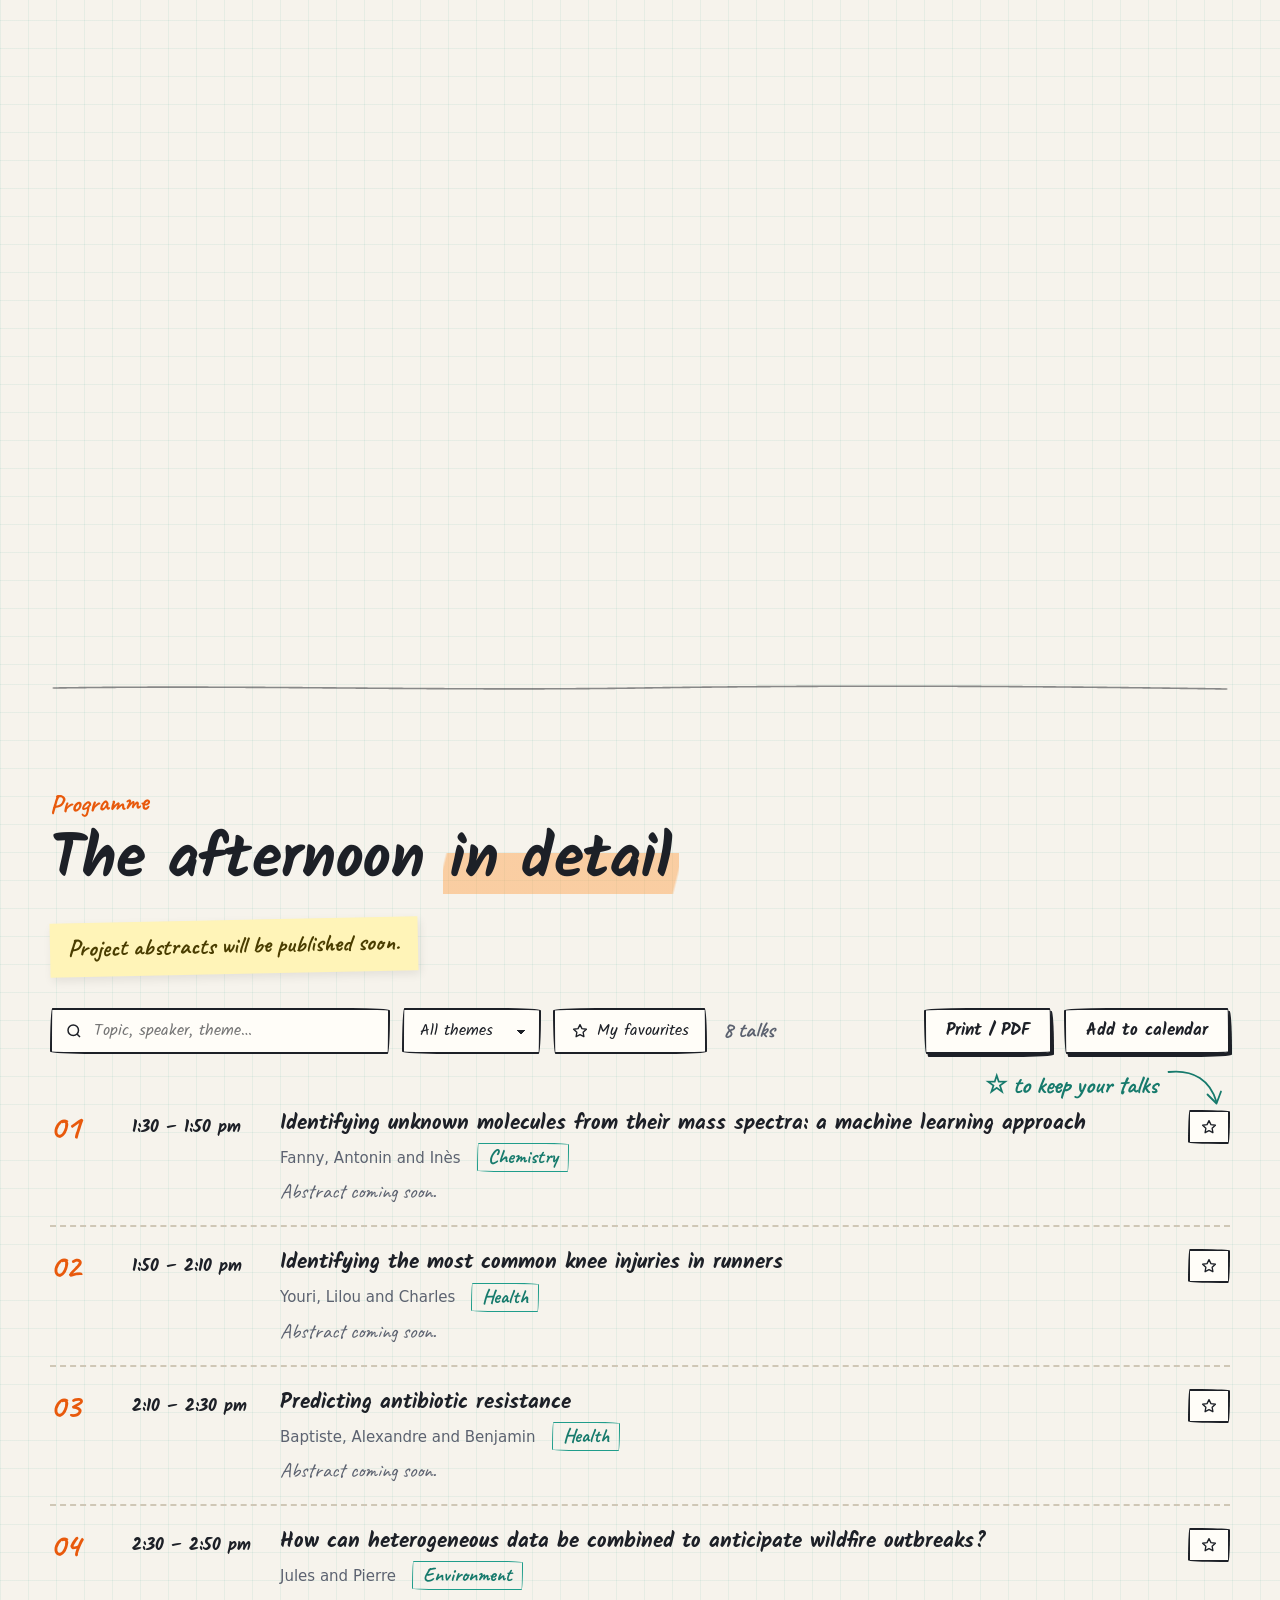
==== commit 9ba9f911: "Résistance au défilement en fin de vol et sur chaque projet - Fin du vol : zone de maintien (16 % fi" ====
--- a/index.html
+++ b/index.html
@@ -50,6 +50,7 @@
   <main>
     <!-- 1. Vol vers le campus : maquette 3D dessinée (données OpenStreetMap), pilotée par le défilement -->
     <section class="flight" id="vol" aria-label="Vol vers le campus">
+      <span class="snap-point flight-snap" aria-hidden="true"></span>
       <div class="flight-sticky">
         <div class="flight-media">
           <picture>
--- a/style.css
+++ b/style.css
@@ -31,7 +31,9 @@
 
 *, *::before, *::after { box-sizing: border-box; }
 [hidden] { display: none !important; }
-html { scroll-behavior: smooth; scroll-padding-top: calc(var(--header-h) + 12px); -webkit-text-size-adjust: 100%; }
+html { scroll-behavior: smooth; scroll-padding-top: calc(var(--header-h) + 12px); scroll-snap-type: y proximity; -webkit-text-size-adjust: 100%; }
+/* repère d'accroche : aligné sur le haut de l'écran (la marge négative annule scroll-padding-top) */
+.snap-point { position: absolute; left: 0; width: 1px; height: 1px; pointer-events: none; scroll-snap-align: start; scroll-margin-top: calc(-1 * (var(--header-h) + 12px)); }
 body {
   margin: 0;
   color: var(--text);
@@ -130,7 +132,9 @@
 .btn[disabled] { opacity: .45; cursor: not-allowed; transform: none; }
 
 /* ---------- 1. Vol : maquette 3D dessinée ---------- */
-.flight { position: relative; height: 480vh; background: var(--paper); color: var(--ink); }
+.flight { position: relative; height: 540vh; background: var(--paper); color: var(--ink); }
+/* au milieu de la zone de maintien (16 % finaux du défilement, voir HOLD dans app.js) */
+.flight-snap { top: calc((100% - 100vh) * .92); top: calc((100% - 100svh) * .92); }
 .flight-sticky { position: sticky; top: 0; height: 100vh; height: 100svh; overflow: hidden; }
 .flight-media, .flight-poster, .flight-canvas, .flight-labels { position: absolute; inset: 0; width: 100%; height: 100%; }
 .flight-poster { object-fit: cover; transition: opacity .7s .15s; }
@@ -219,7 +223,9 @@
 .projects-head { min-height: 60vh; }
 .note-projects { margin: -4px 0 14px 4px; }
 .talk-cards { list-style: none; margin: 0; padding: 0; }
-.talk-card { min-height: 86vh; display: flex; align-items: center; }
+.talk-card { --stick-top: 7vh; --stick-h: 86vh; --dwell: 42vh; position: relative; height: calc(var(--stick-h) + var(--dwell)); }
+.card-stick { position: sticky; top: var(--stick-top); height: var(--stick-h); display: flex; align-items: center; }
+.talk-card .snap-point { top: calc(var(--dwell) / 2 - var(--stick-top)); }
 .card-inner {
   position: relative; width: 100%; padding: 26px 28px 22px;
   background: var(--panel); border: 2px solid var(--ink); border-radius: var(--sketch-r);
@@ -408,7 +414,8 @@
   .projects-track { width: auto; margin: 0 16px; padding-top: 52vh; }
   .projects-head { min-height: auto; margin-bottom: 30vh; padding: 22px; background: rgba(255,253,248,.92); border: 2px solid var(--ink); border-radius: var(--sketch-r); }
   .note-projects { display: none; }
-  .talk-card { min-height: 92vh; align-items: flex-end; padding-bottom: 8vh; }
+  .talk-card { --stick-top: 8vh; --stick-h: 92vh; --dwell: 38vh; }
+  .card-stick { align-items: flex-end; padding-bottom: 8vh; }
   .card-inner { padding: 22px 20px 18px; }
   .card-num { font-size: 40px; }
   .stage-label { left: 20px; right: 20px; top: calc(var(--header-h) + 6px); bottom: auto; text-align: left; font-size: 21px; }
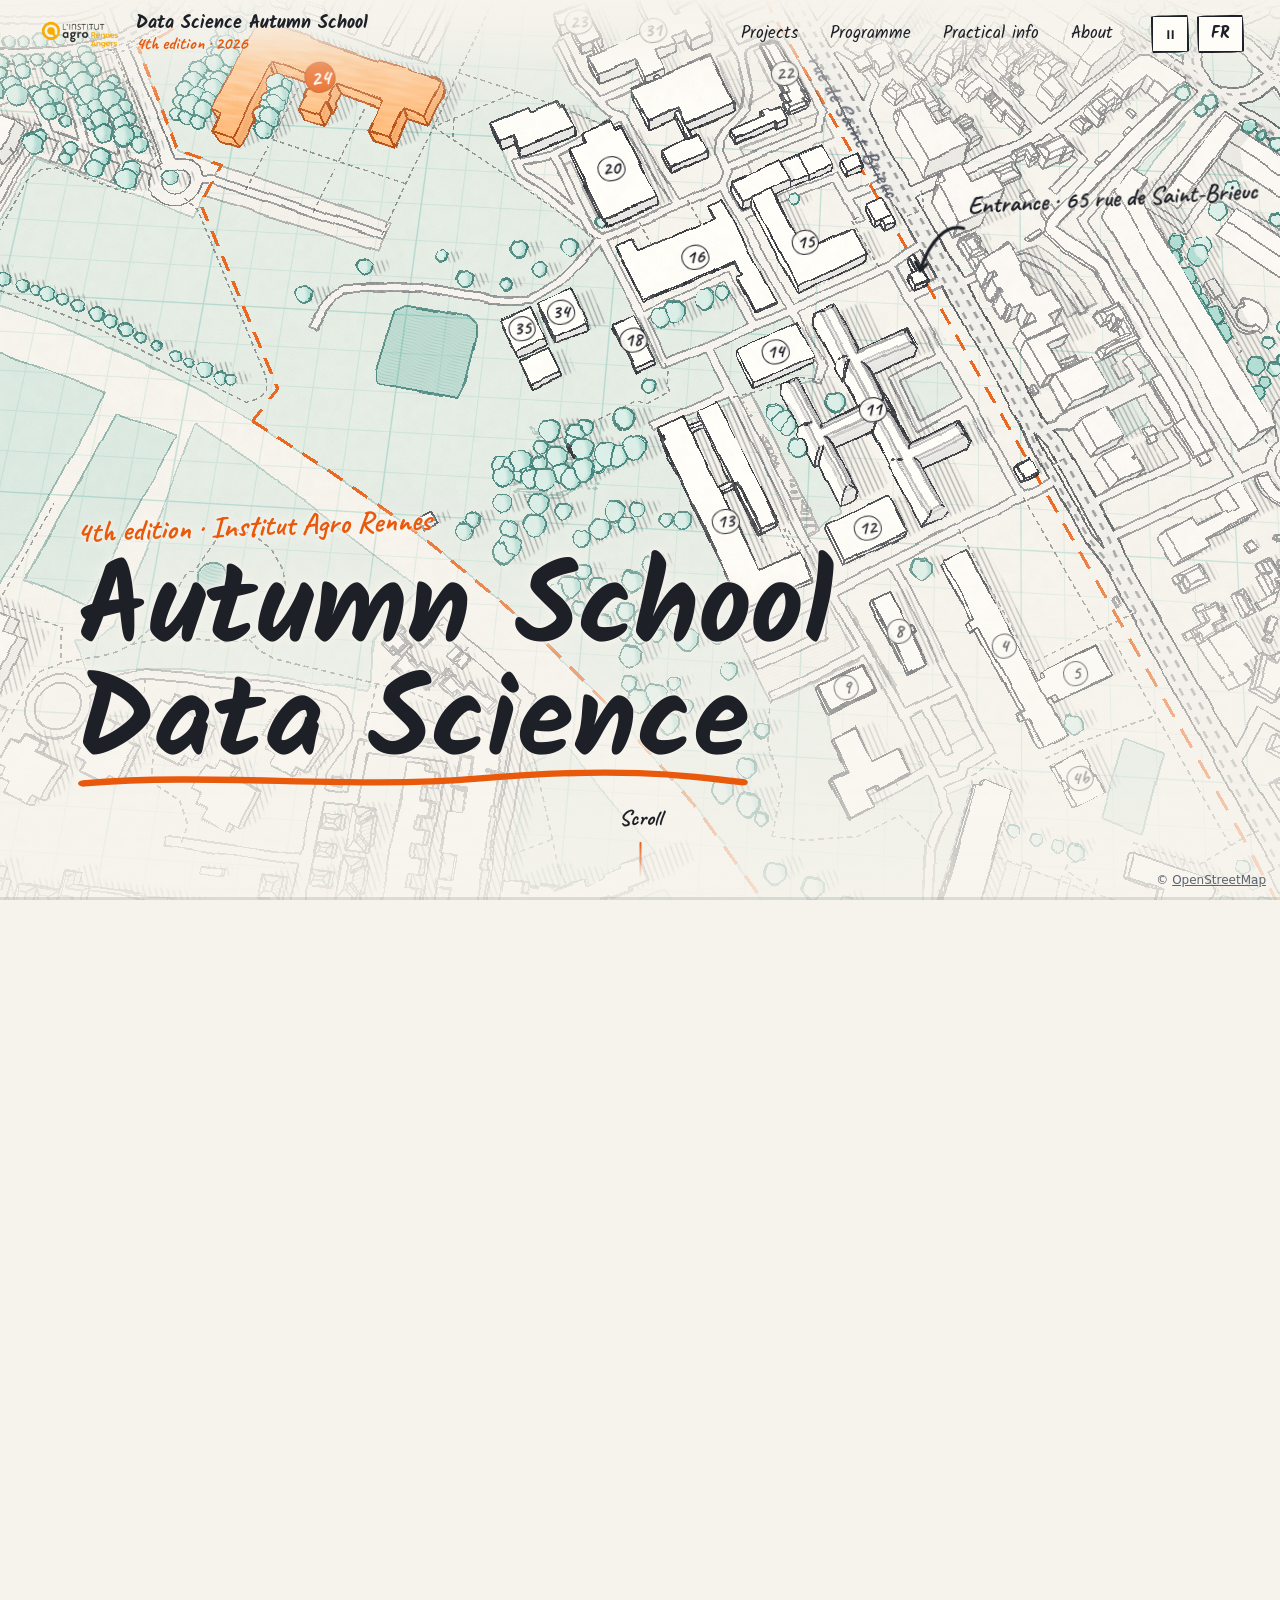
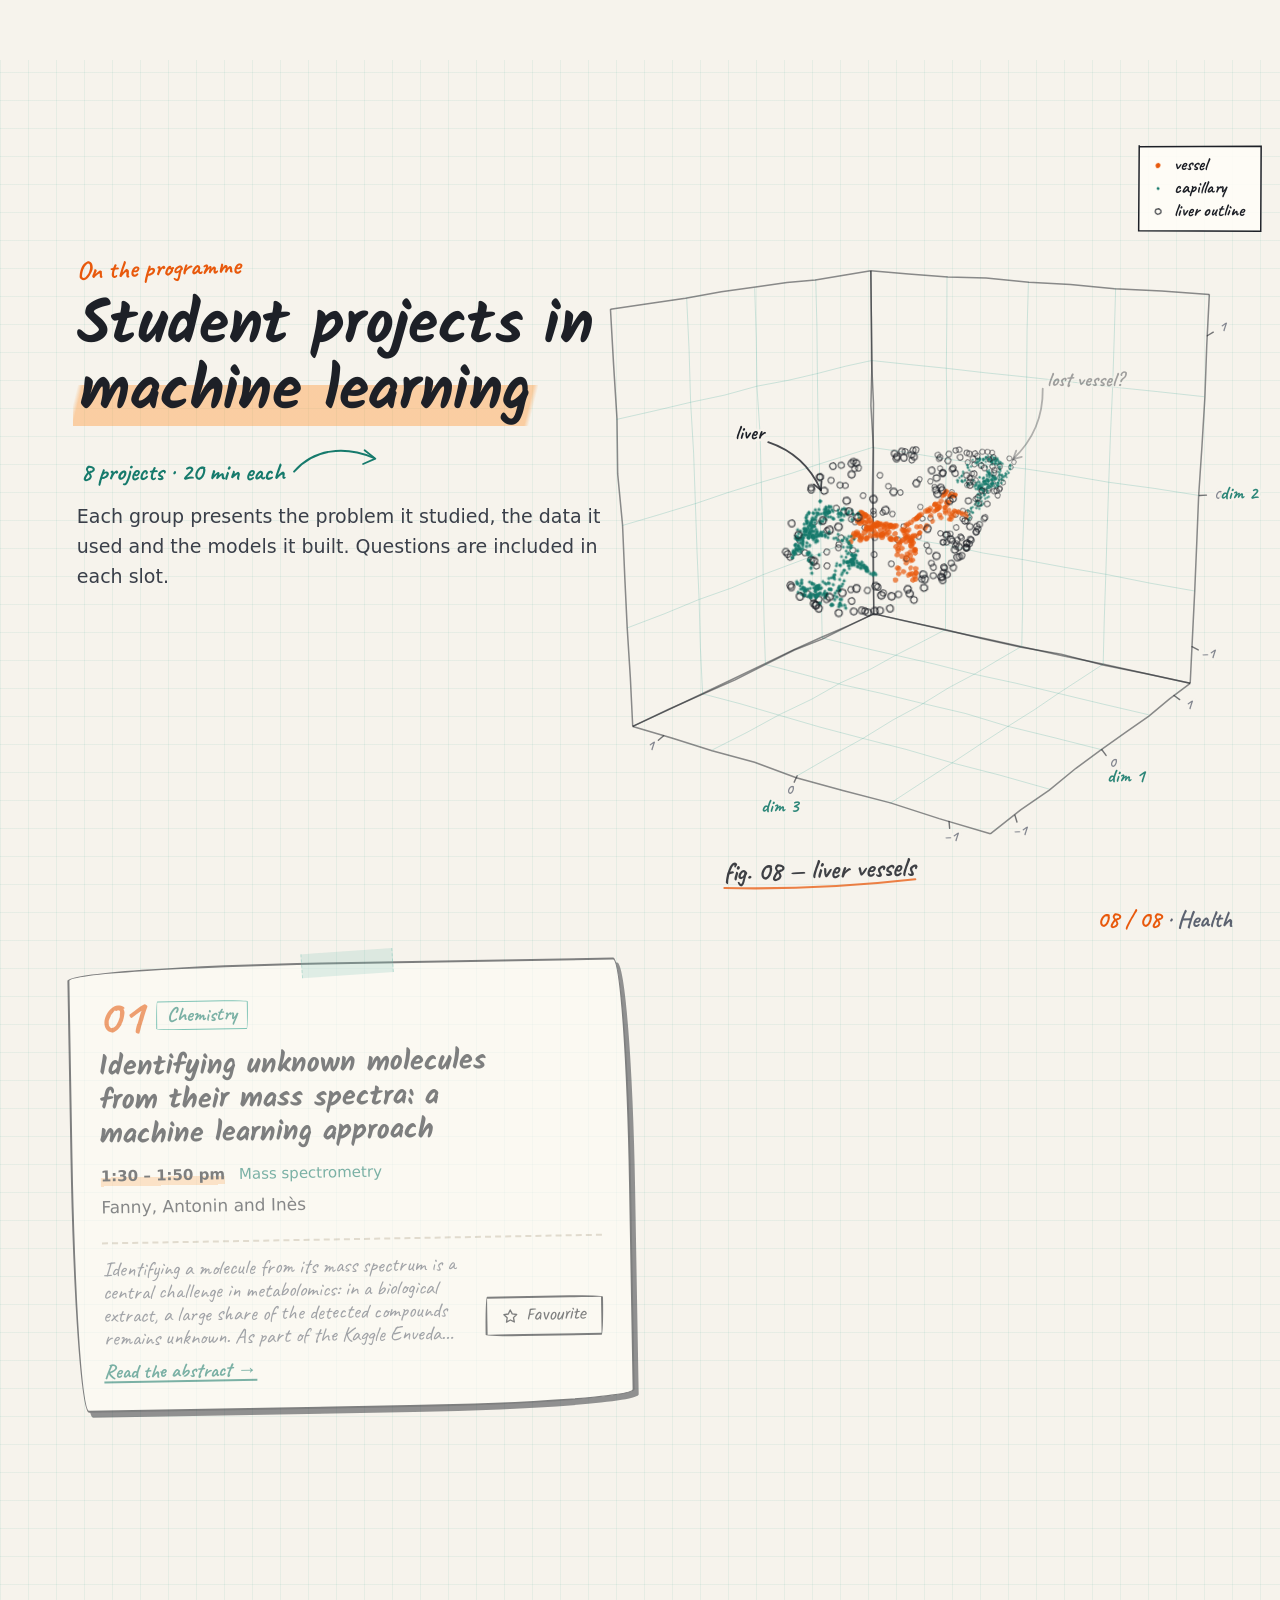
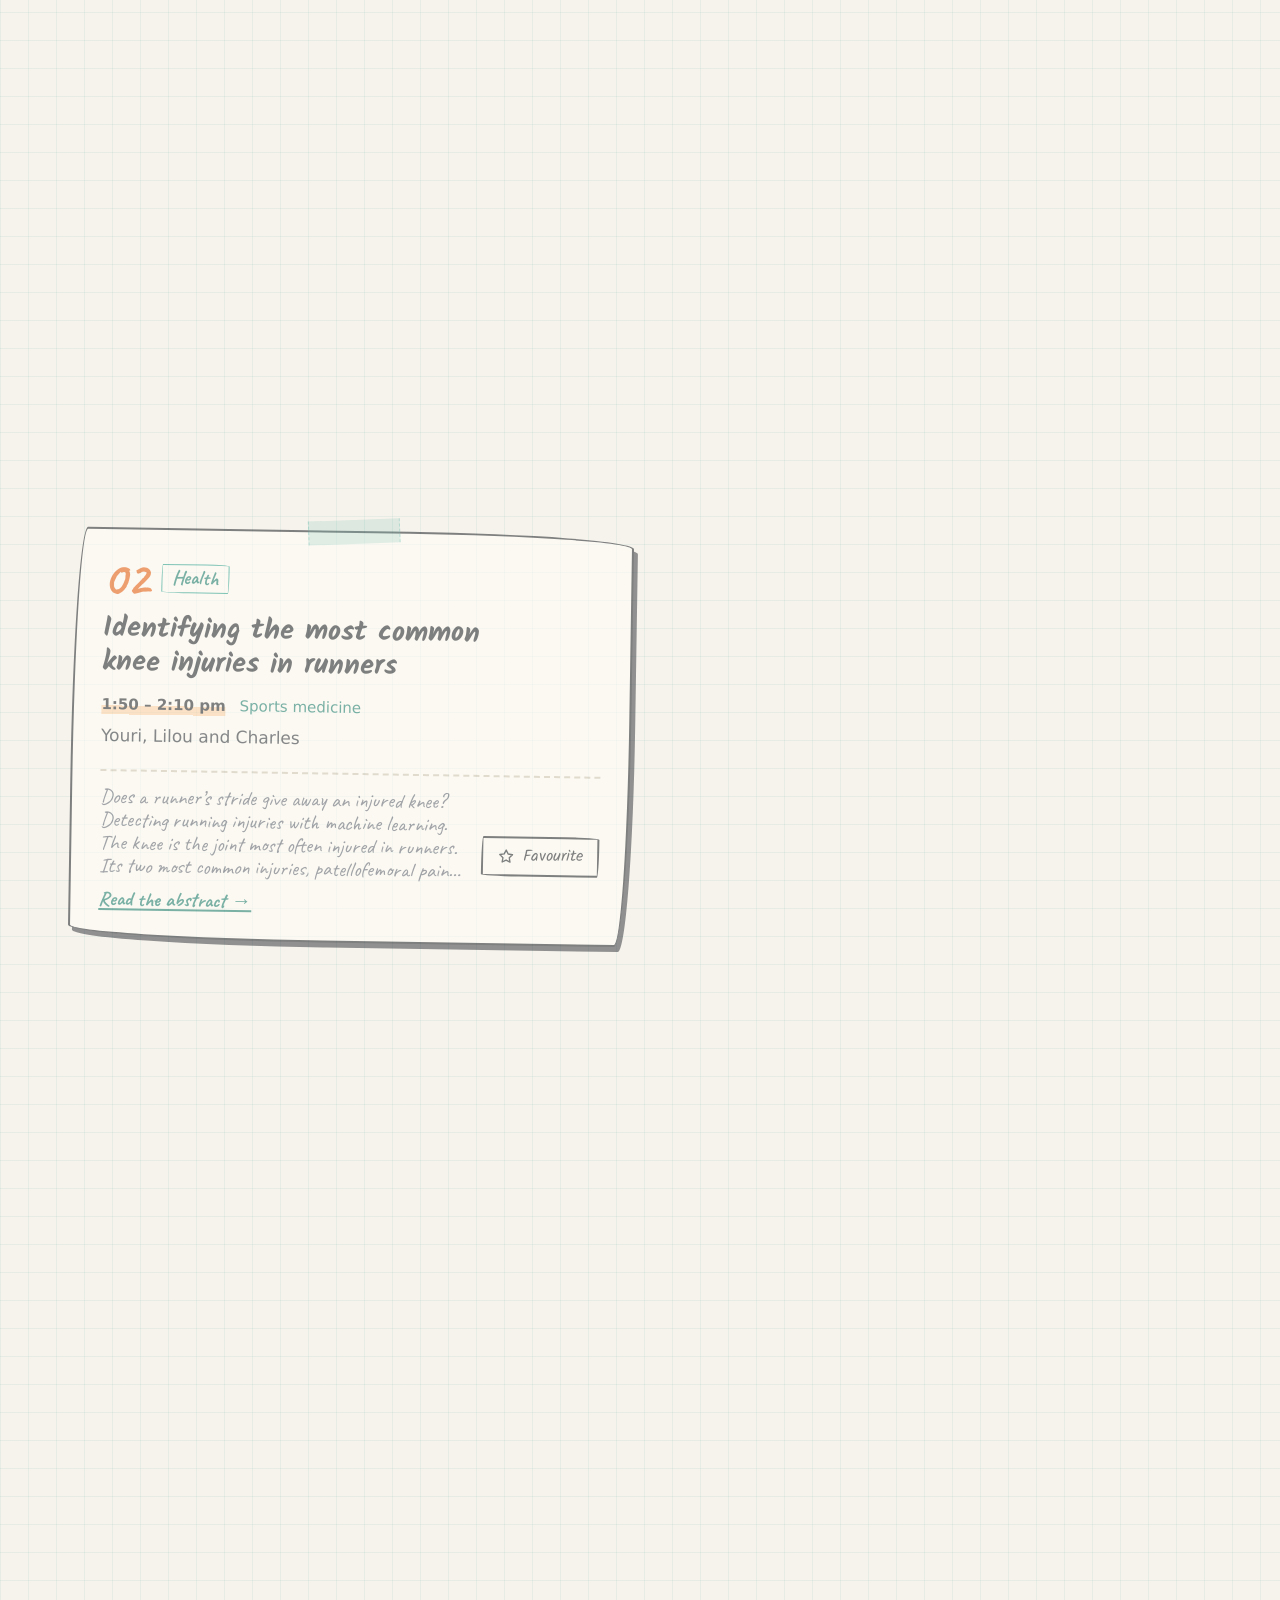
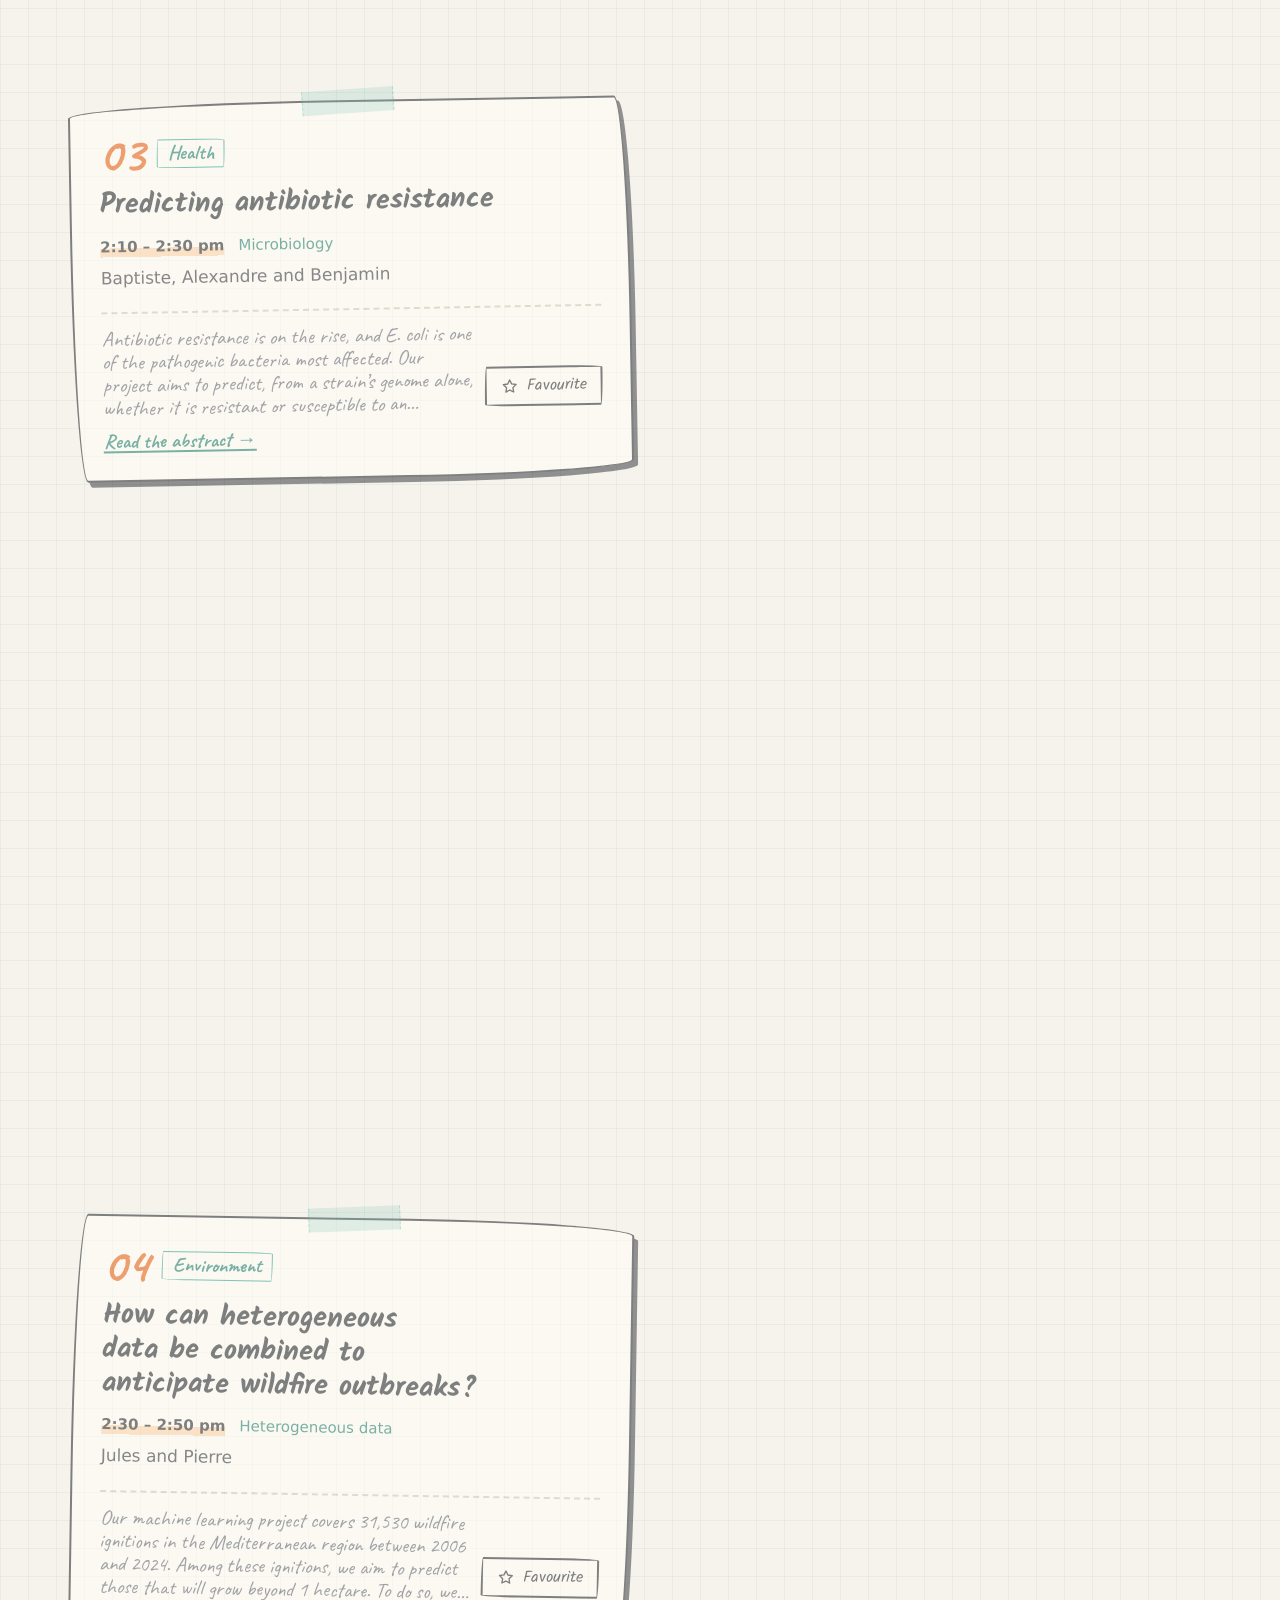
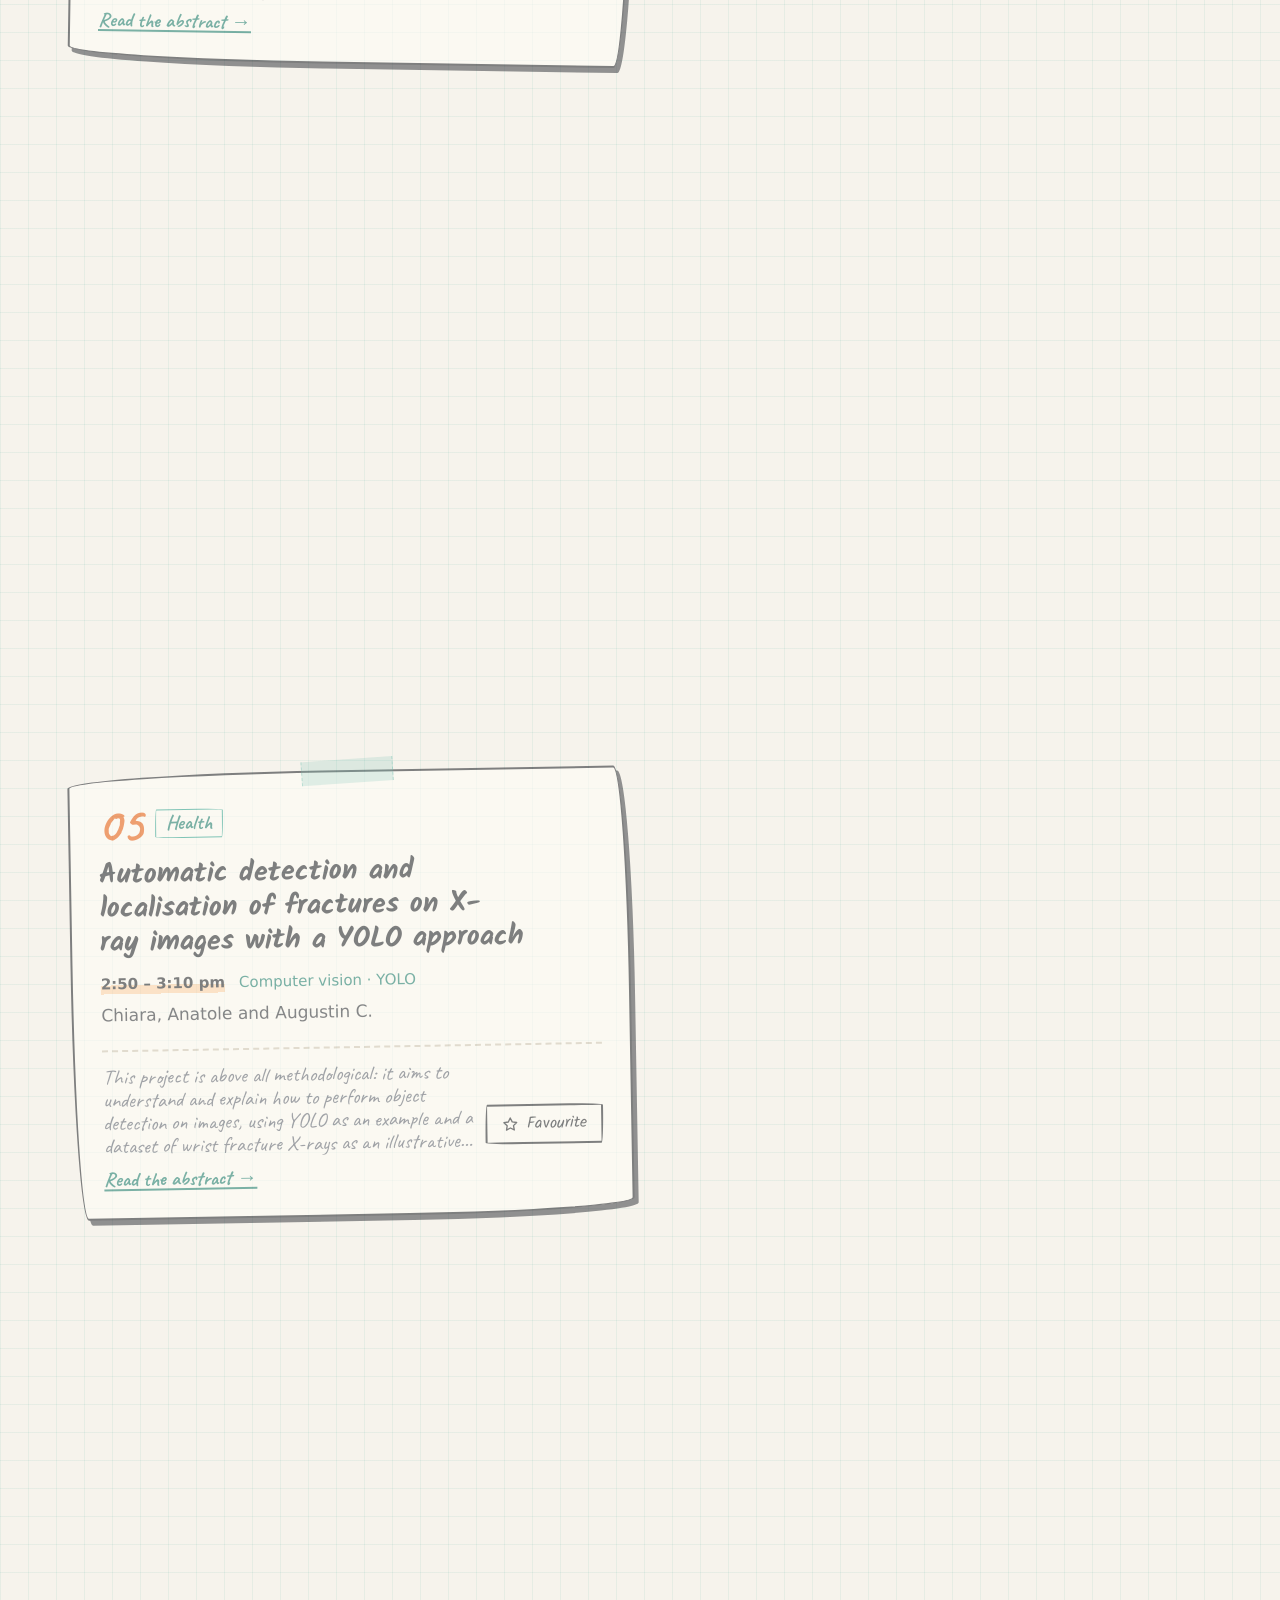
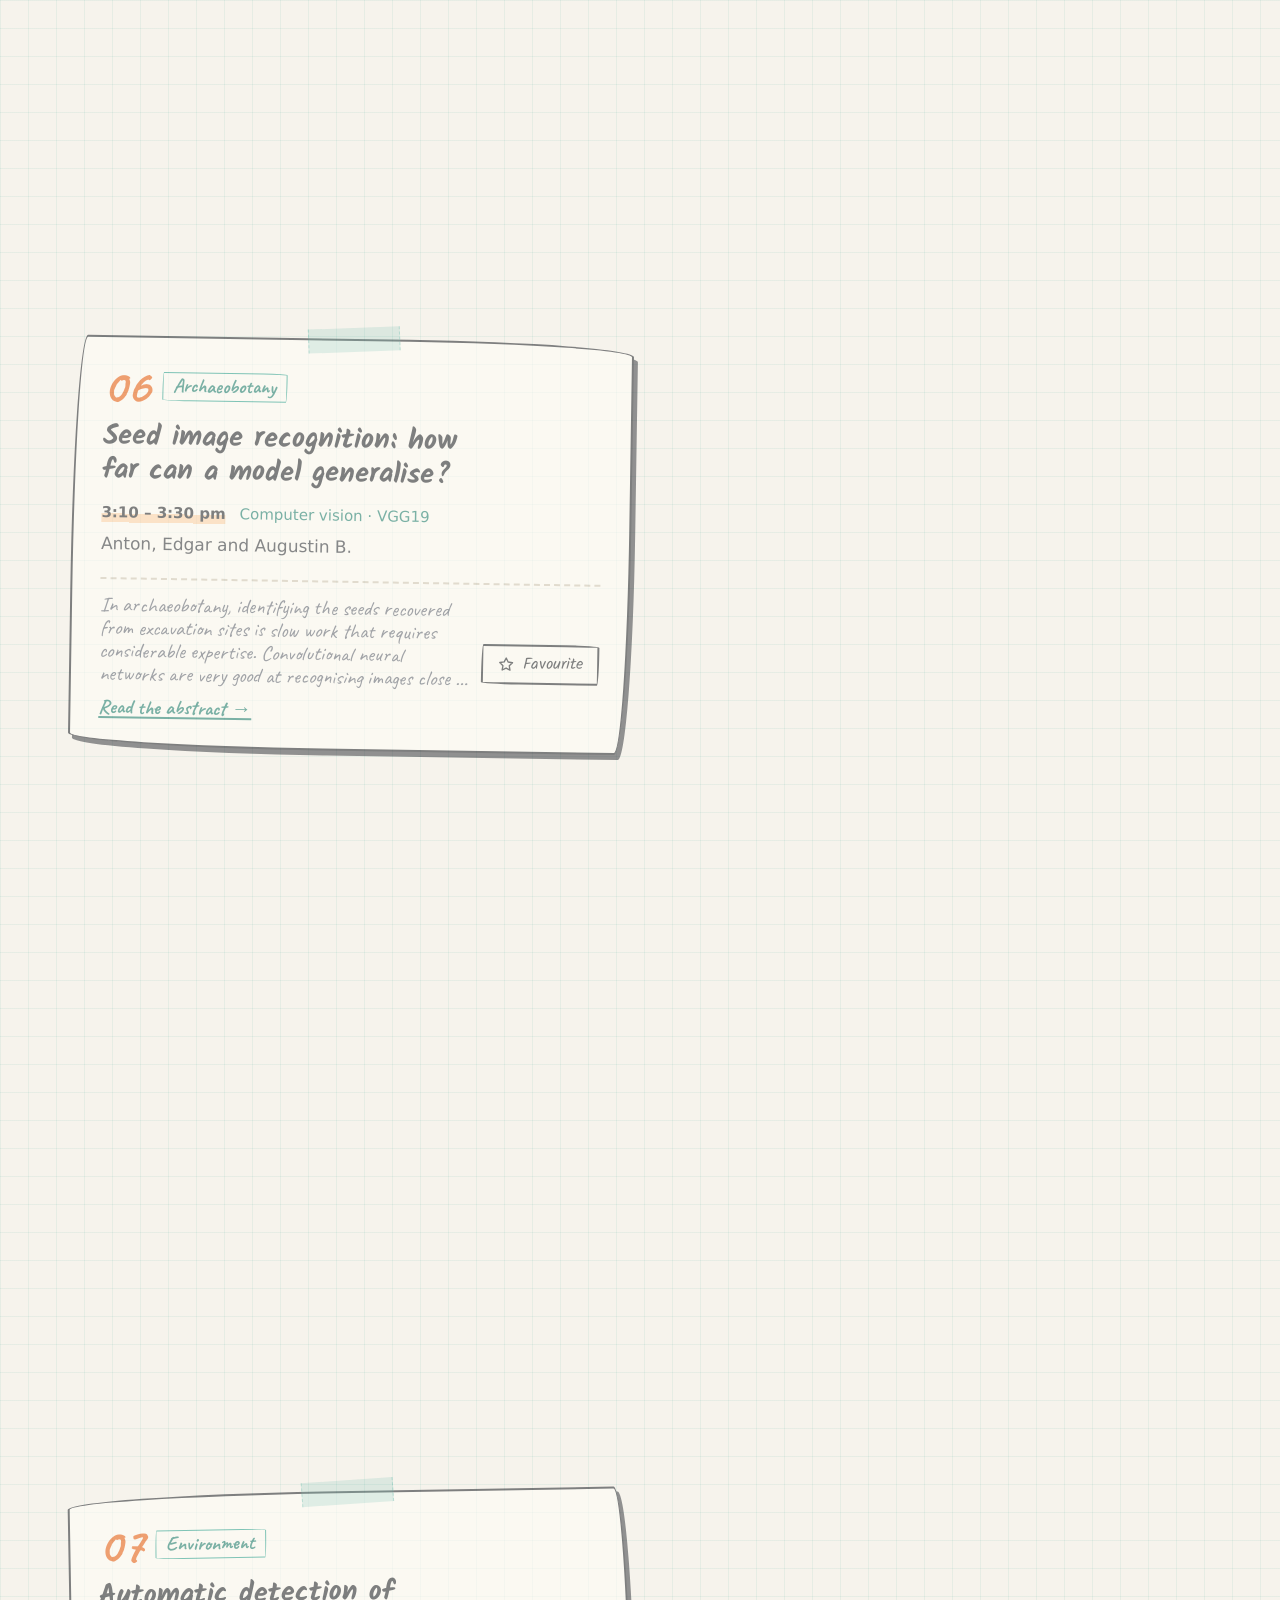
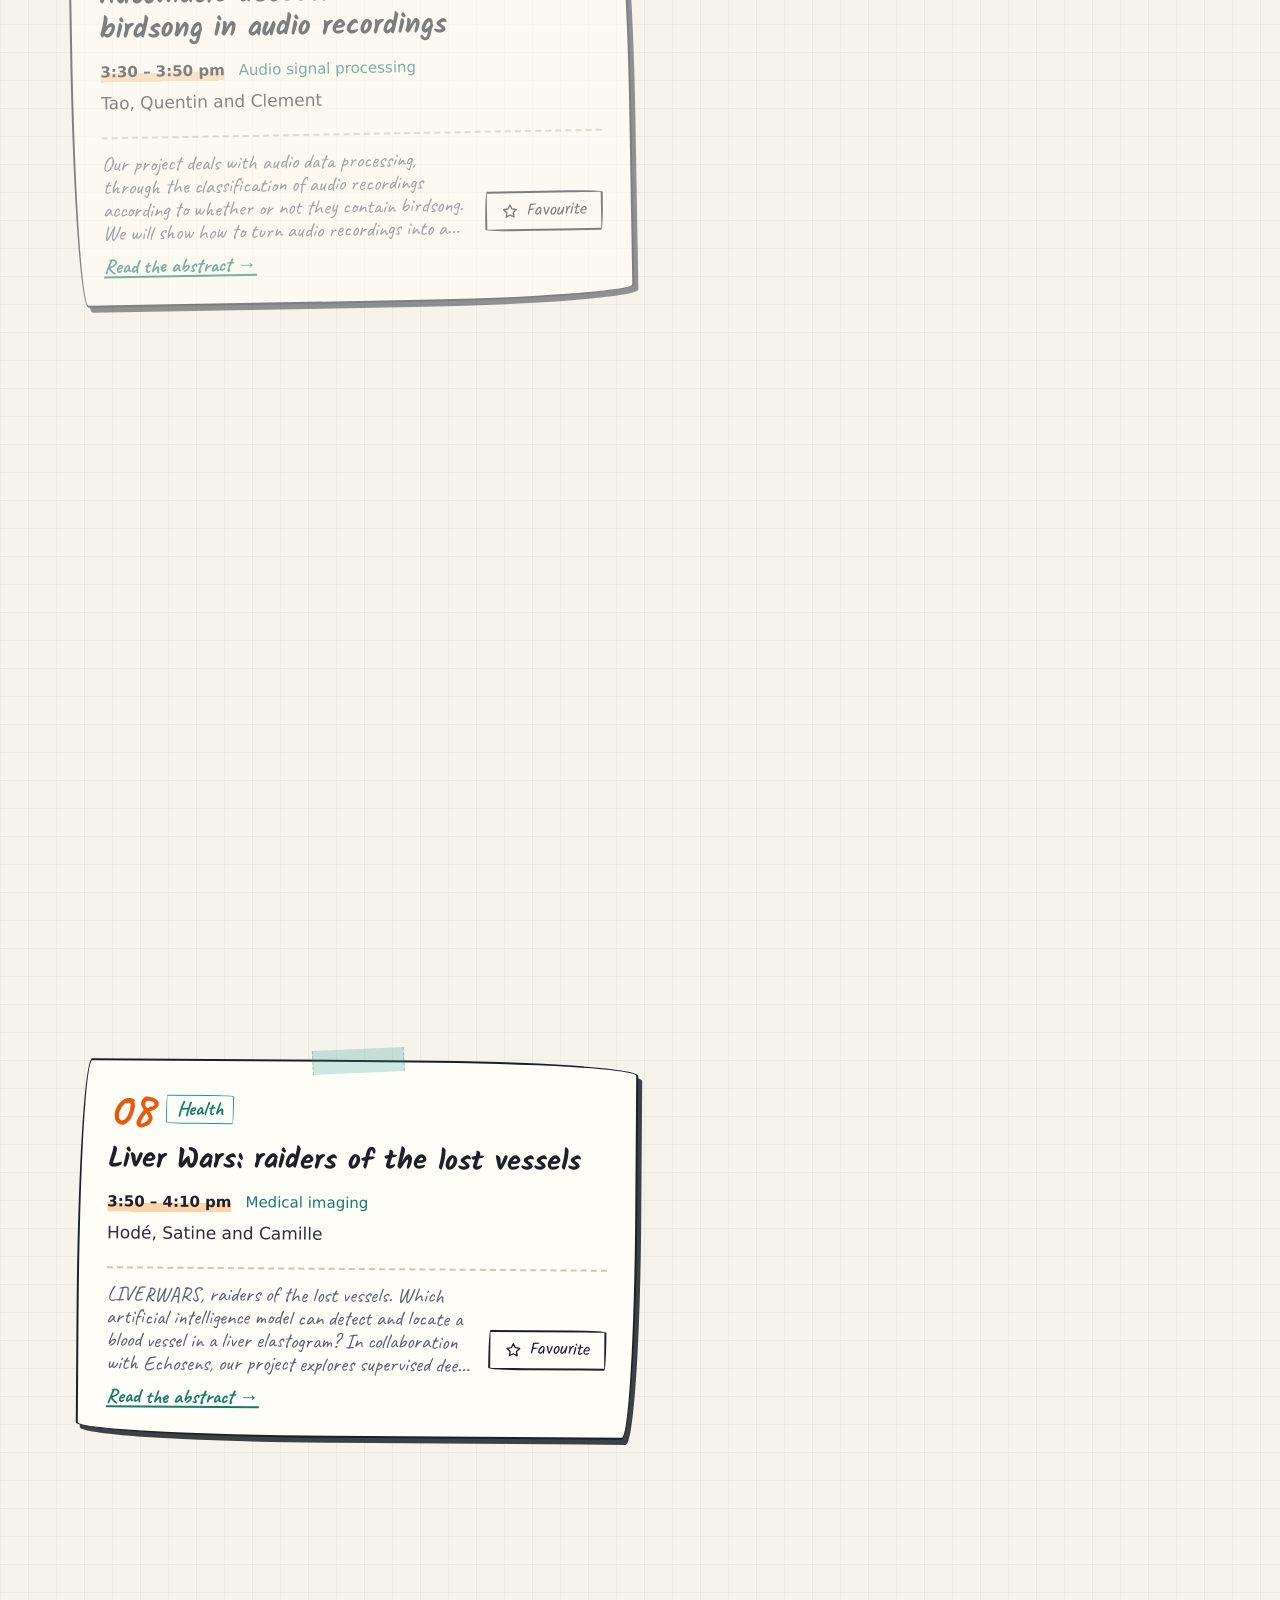
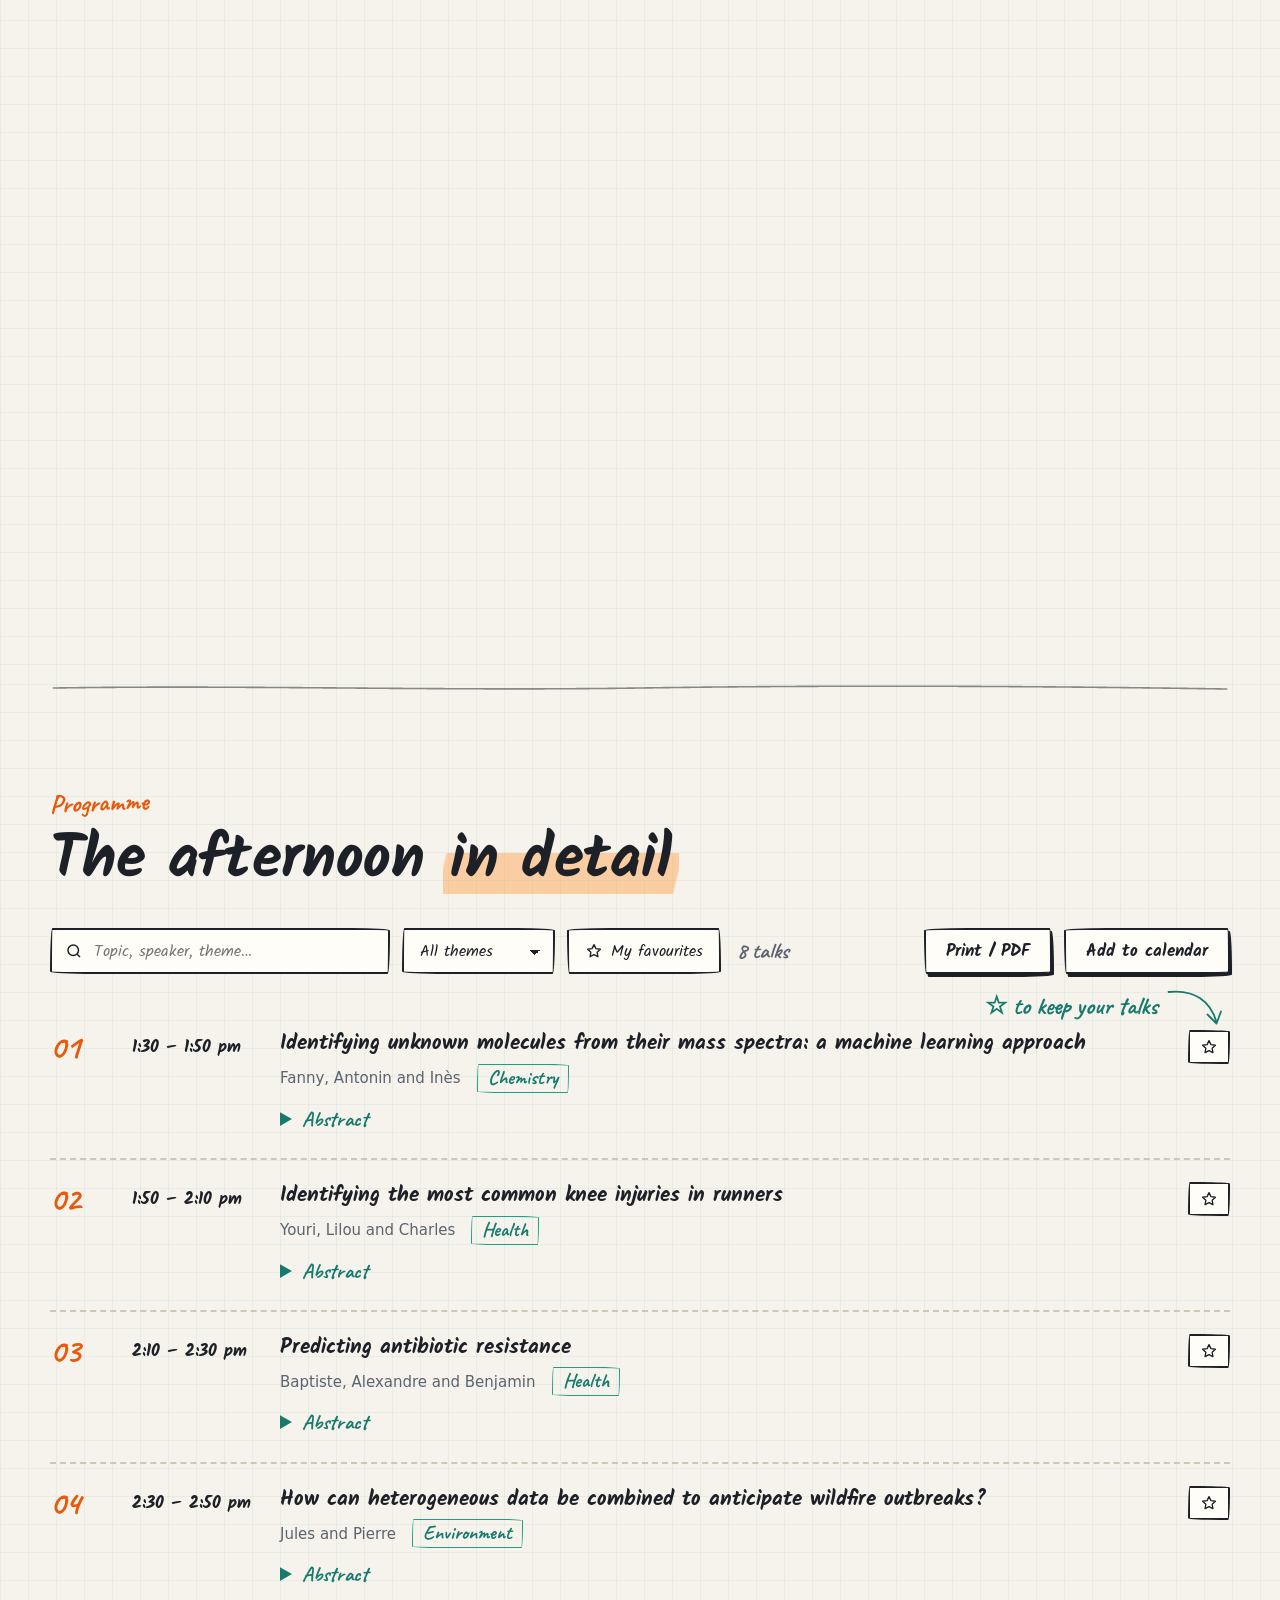
==== commit 653ecb80: "Thème Archéobotanique pour le projet des graines, résumé du projet sur les départs de feu (FR/EN) Co" ====
--- a/index.html
+++ b/index.html
@@ -180,7 +180,7 @@
         </header>
         <div class="about-text">
           <p data-i18n="about1">L’école d’automne clôt les enseignements de Machine Learning et de Computer Science for Big Data Approaches. Les étudiants de Master 2 et les élèves ingénieurs en spécialisation Sciences des données y présentent les projets menés en groupe.</p>
-          <p data-i18n="about2">Les sujets portent sur des données issues des sciences du vivant : santé, environnement, agronomie et chimie. Chaque présentation expose la question posée, les données, les modèles et leurs limites.</p>
+          <p data-i18n="about2">Les sujets portent sur des données issues des sciences du vivant : santé, environnement, archéobotanique et chimie. Chaque présentation expose la question posée, les données, les modèles et leurs limites.</p>
           <p data-i18n="about3">Les conférences sont ouvertes à tous, sans inscription.</p>
         </div>
       </div>
--- a/style.css
+++ b/style.css
@@ -253,6 +253,11 @@
 .speakers { margin: 0; color: #2b2f37; }
 .card-foot { display: flex; align-items: center; justify-content: space-between; gap: 12px; margin-top: 20px; padding-top: 14px; border-top: 2px dashed var(--line); }
 .pending { color: var(--muted); font-family: var(--note); font-size: 21px; margin: 0; line-height: 1.1; }
+/* La carte reste dans l'écran : extrait du résumé, le texte complet est dans le programme */
+.card-foot .pending { display: -webkit-box; -webkit-box-orient: vertical; -webkit-line-clamp: 4; line-clamp: 4; overflow: hidden; }
+.card-sum { flex: 1; min-width: 0; }
+.card-more { display: inline-block; margin-top: 6px; font-family: var(--note); font-size: 20px; font-weight: 700; color: var(--teal-dark); text-underline-offset: 3px; }
+.card-more:hover { color: var(--accent); }
 
 .fav-btn {
   display: inline-flex; align-items: center; gap: 8px; border: 2px solid var(--ink); background: var(--panel);
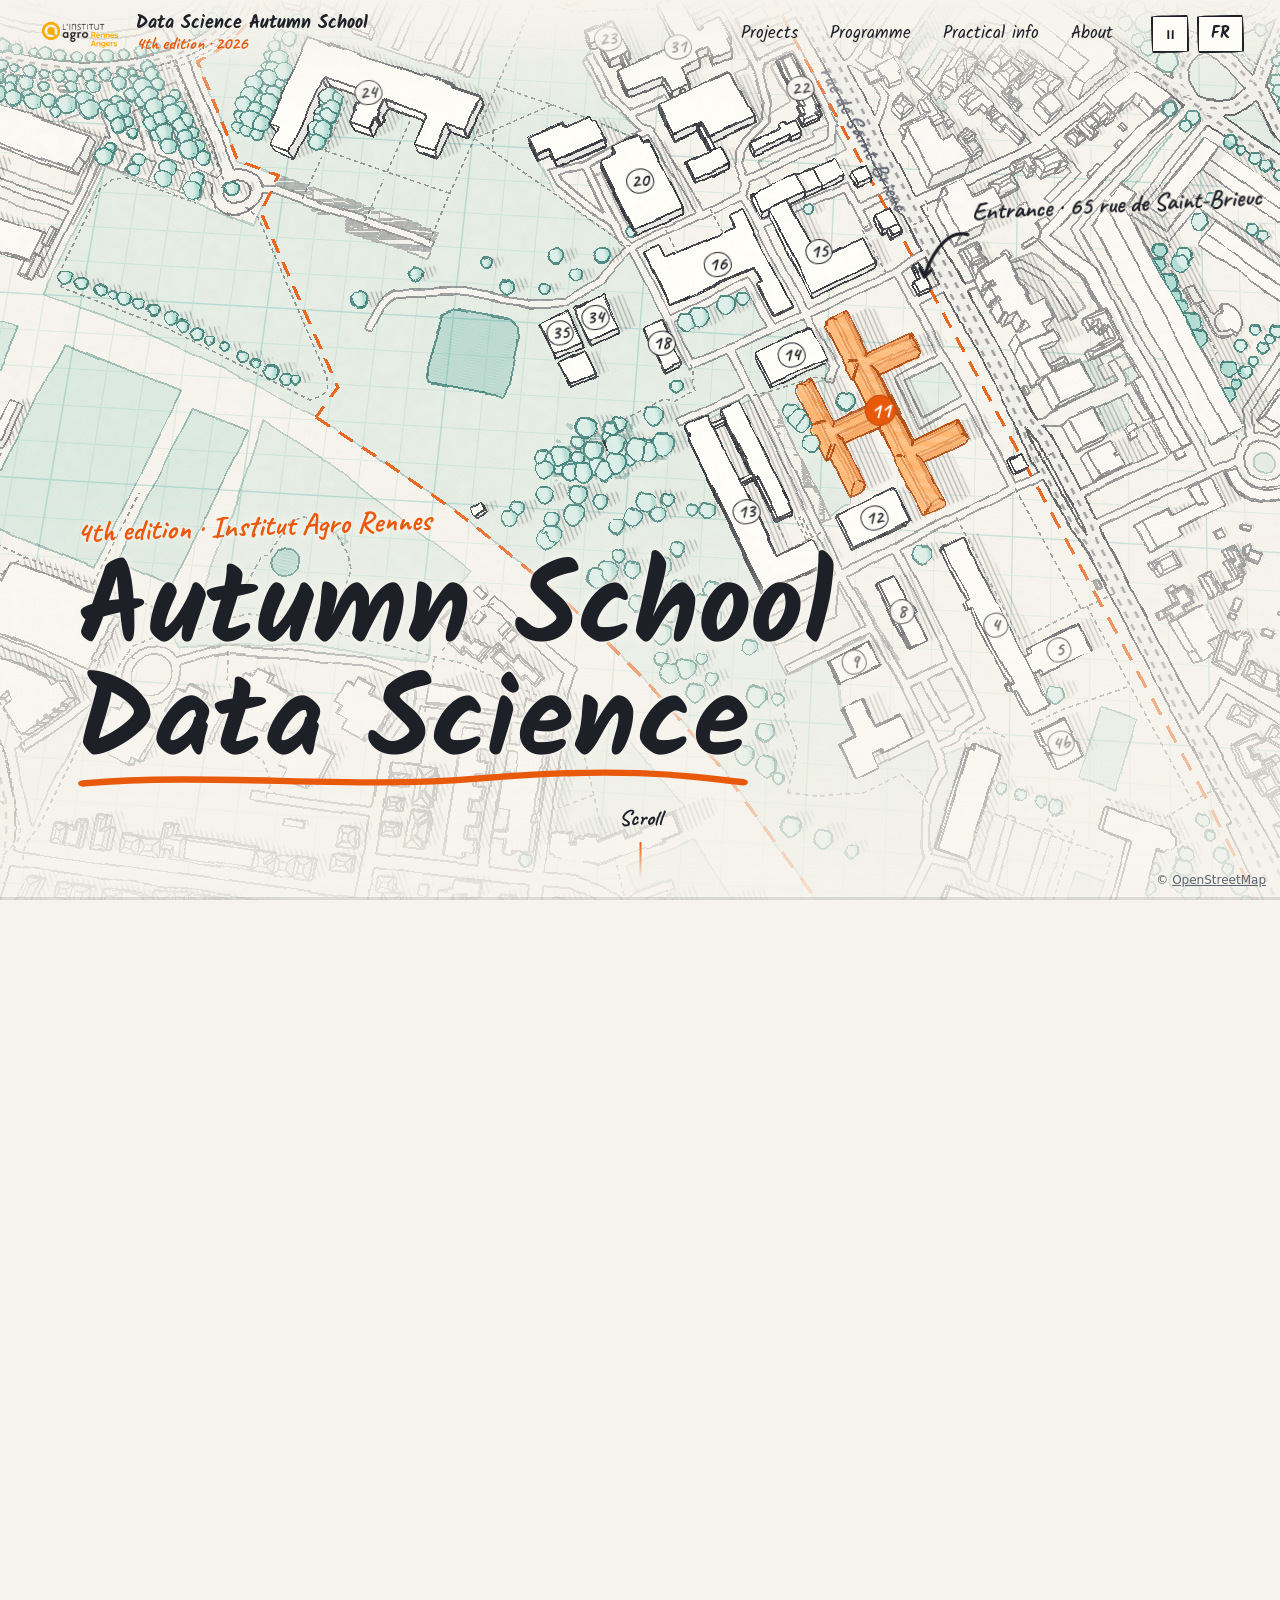
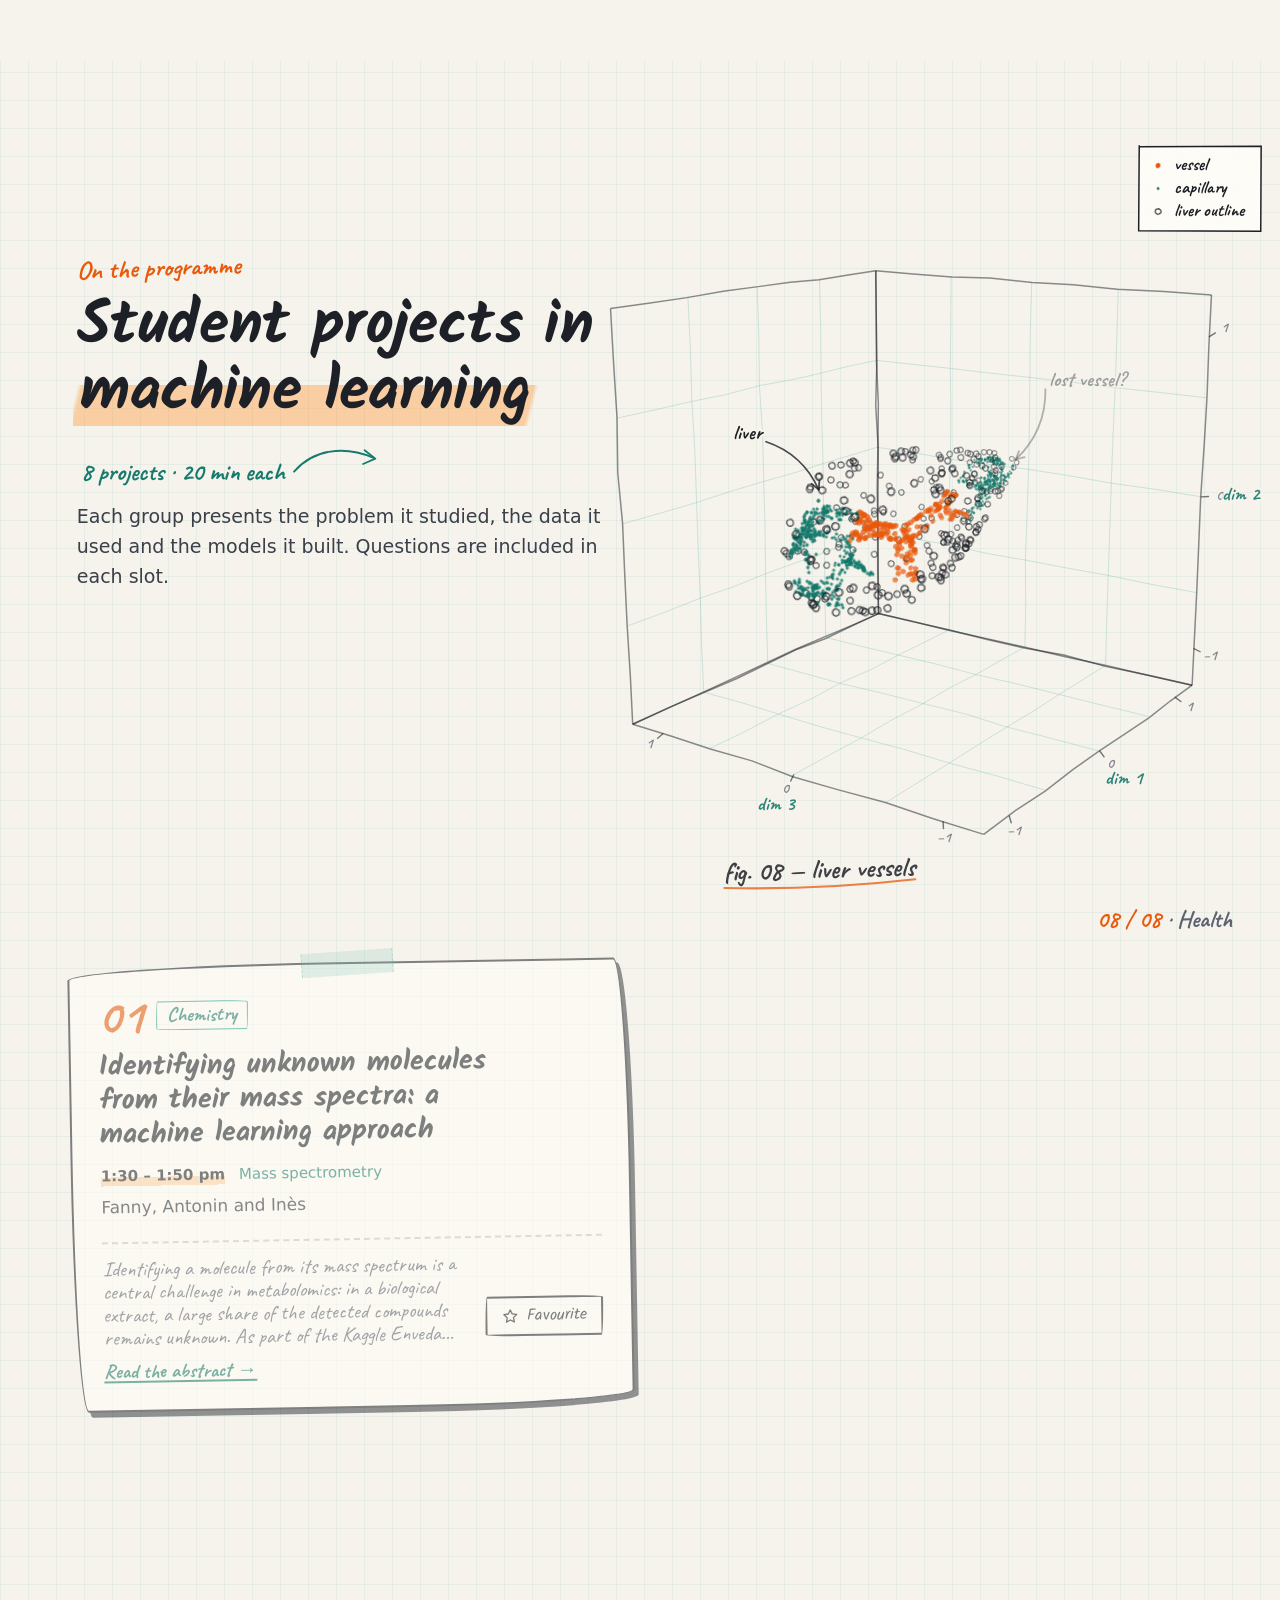
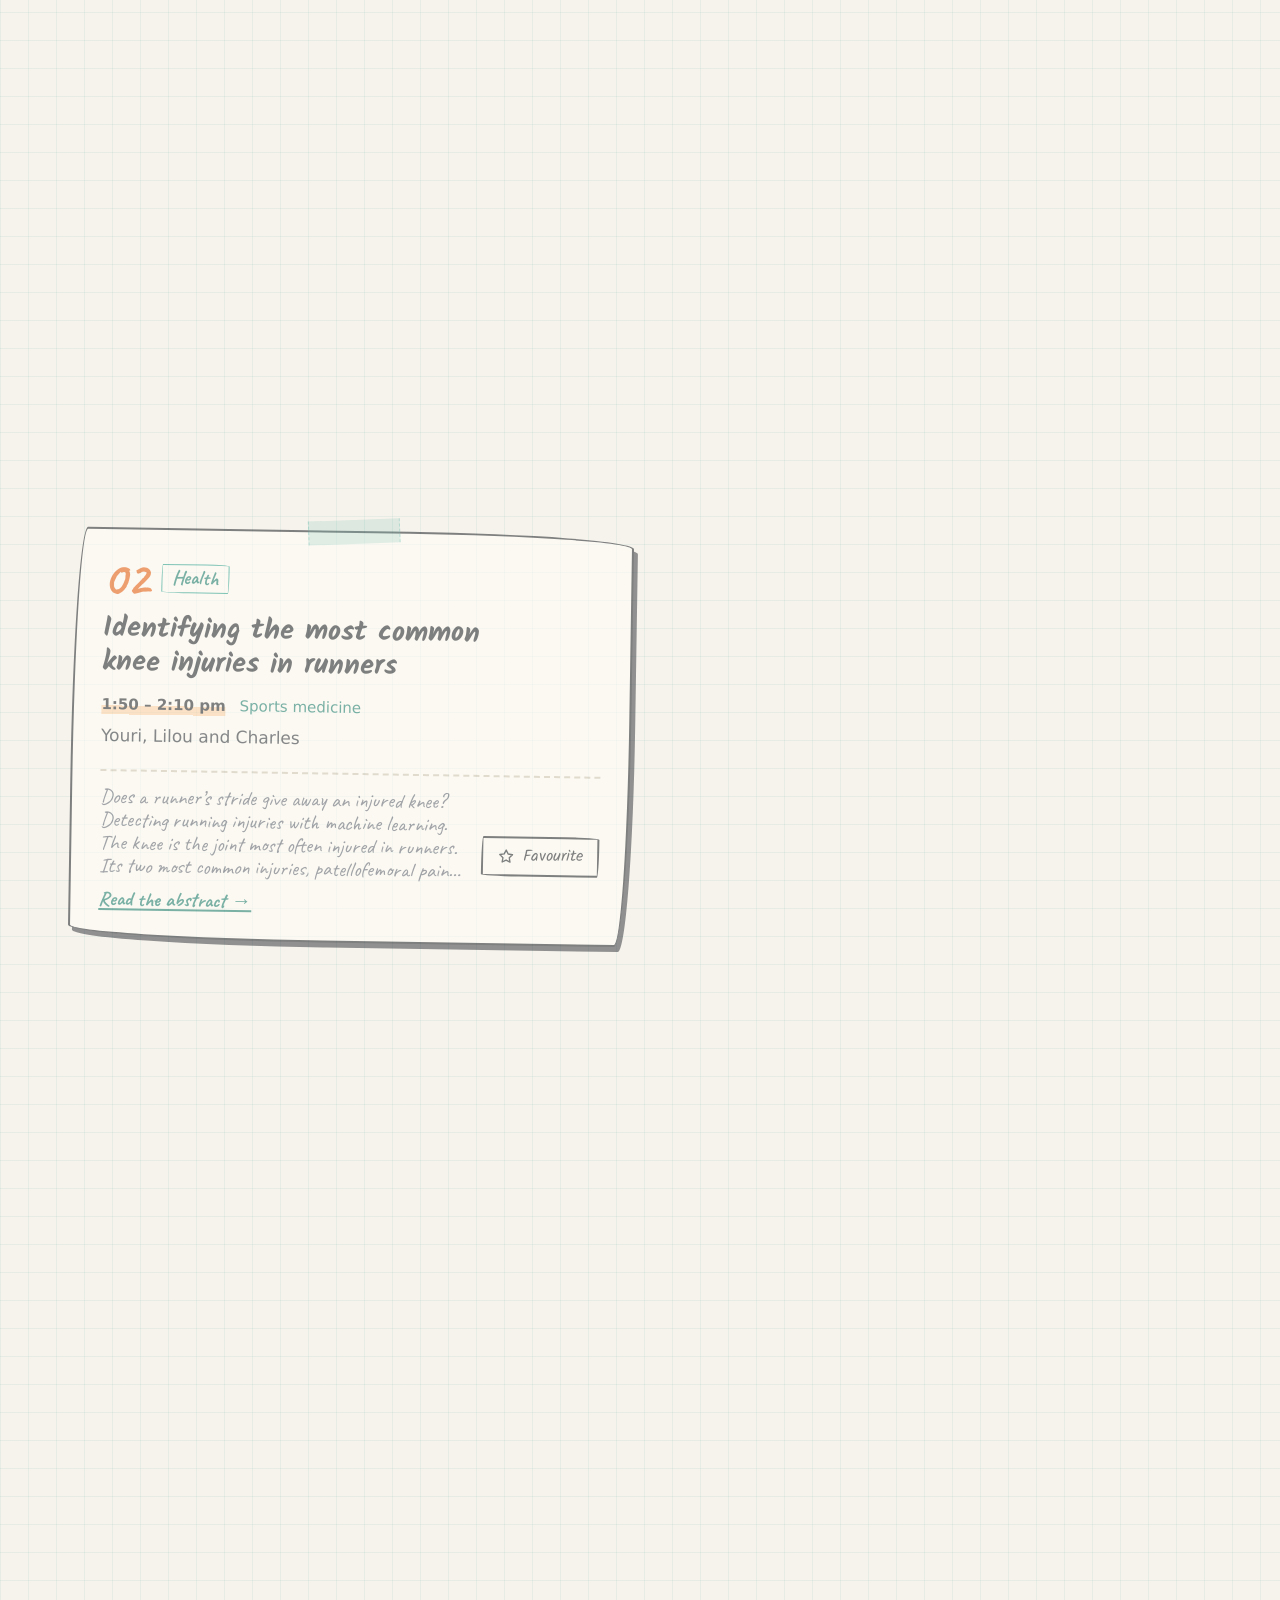
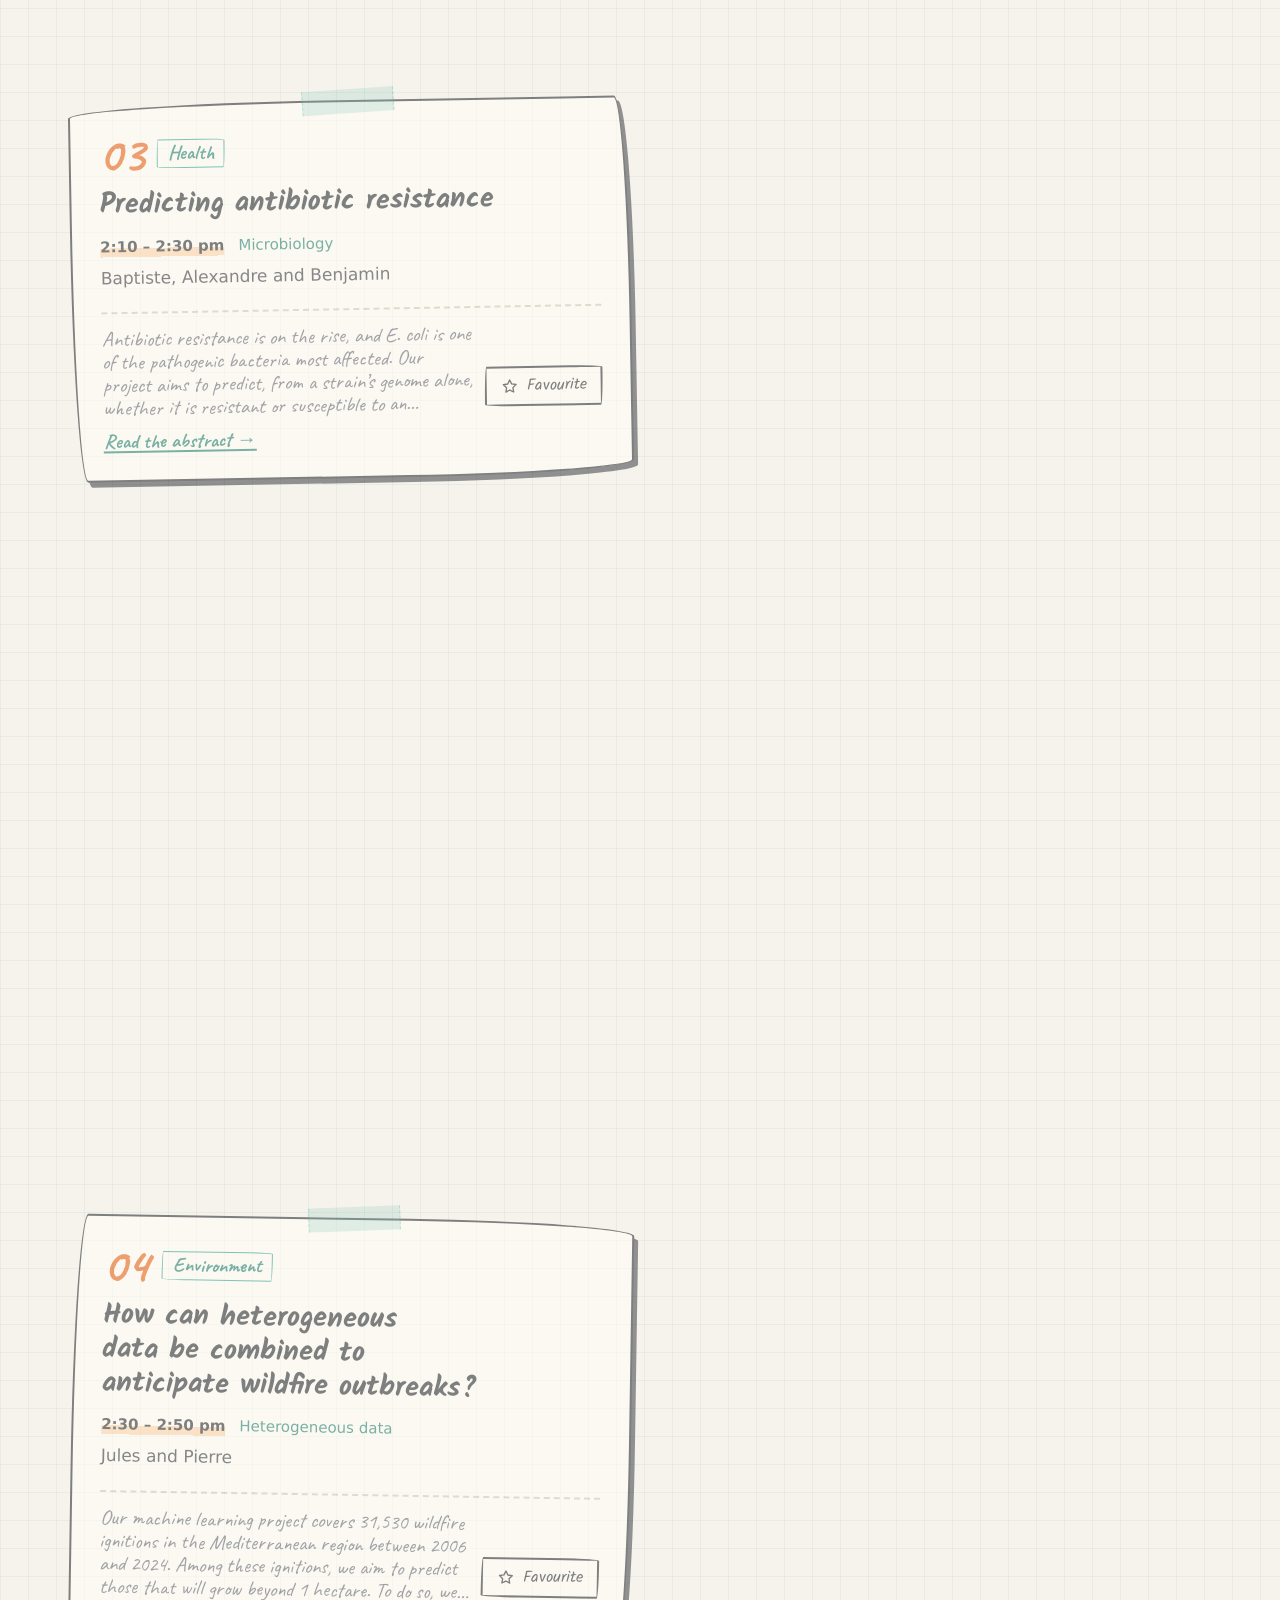
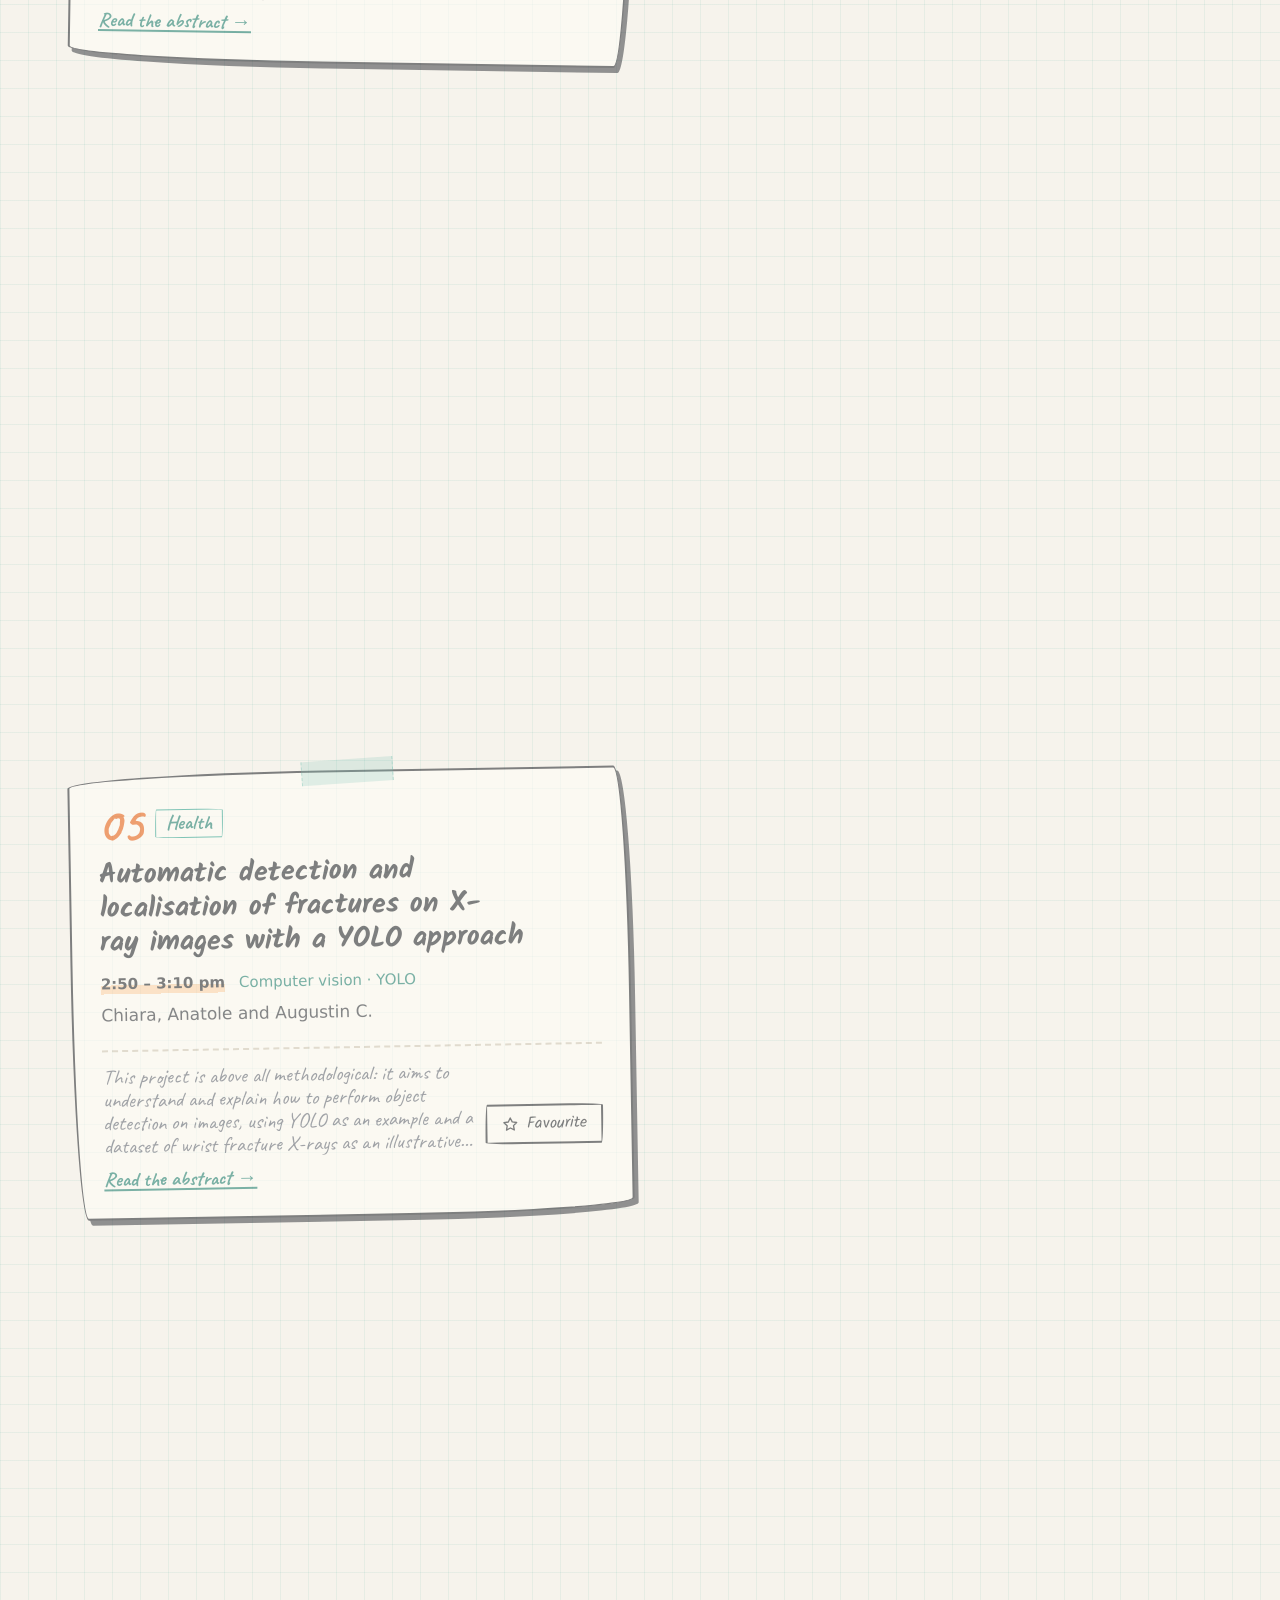
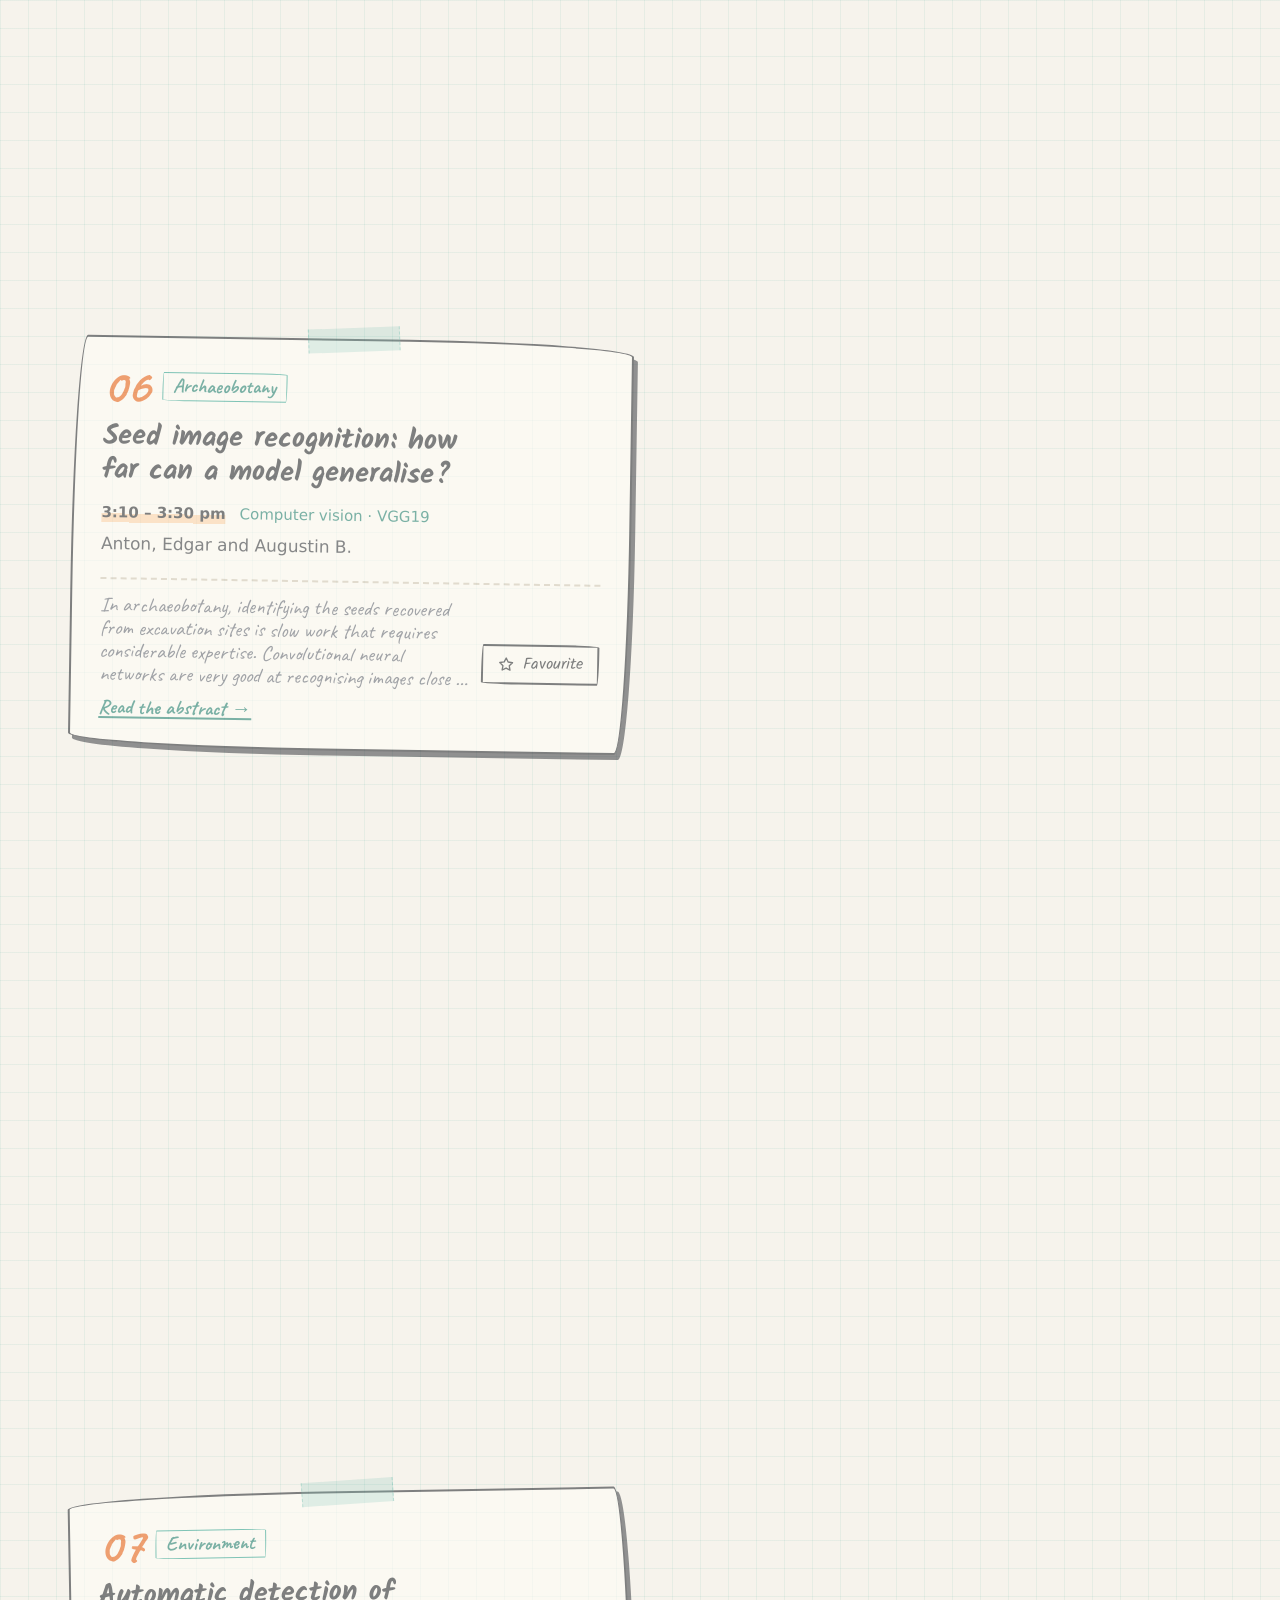
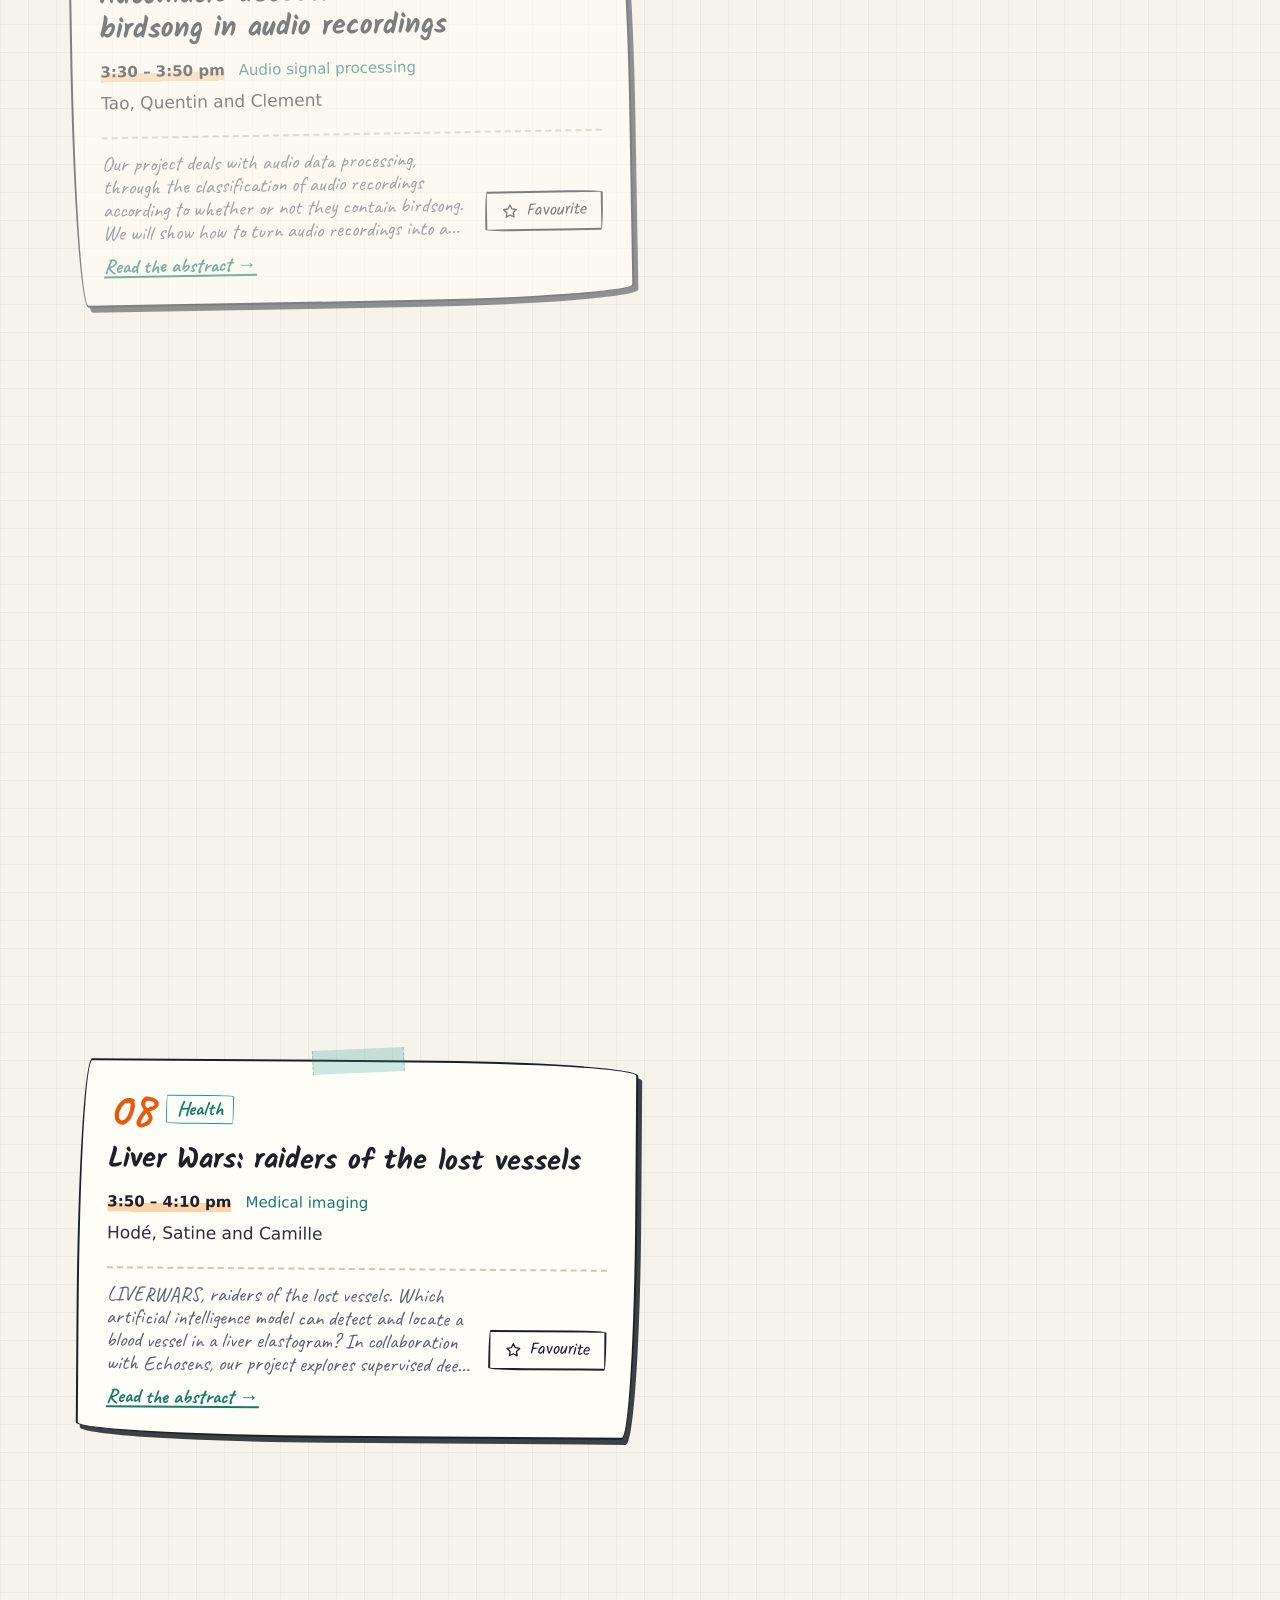
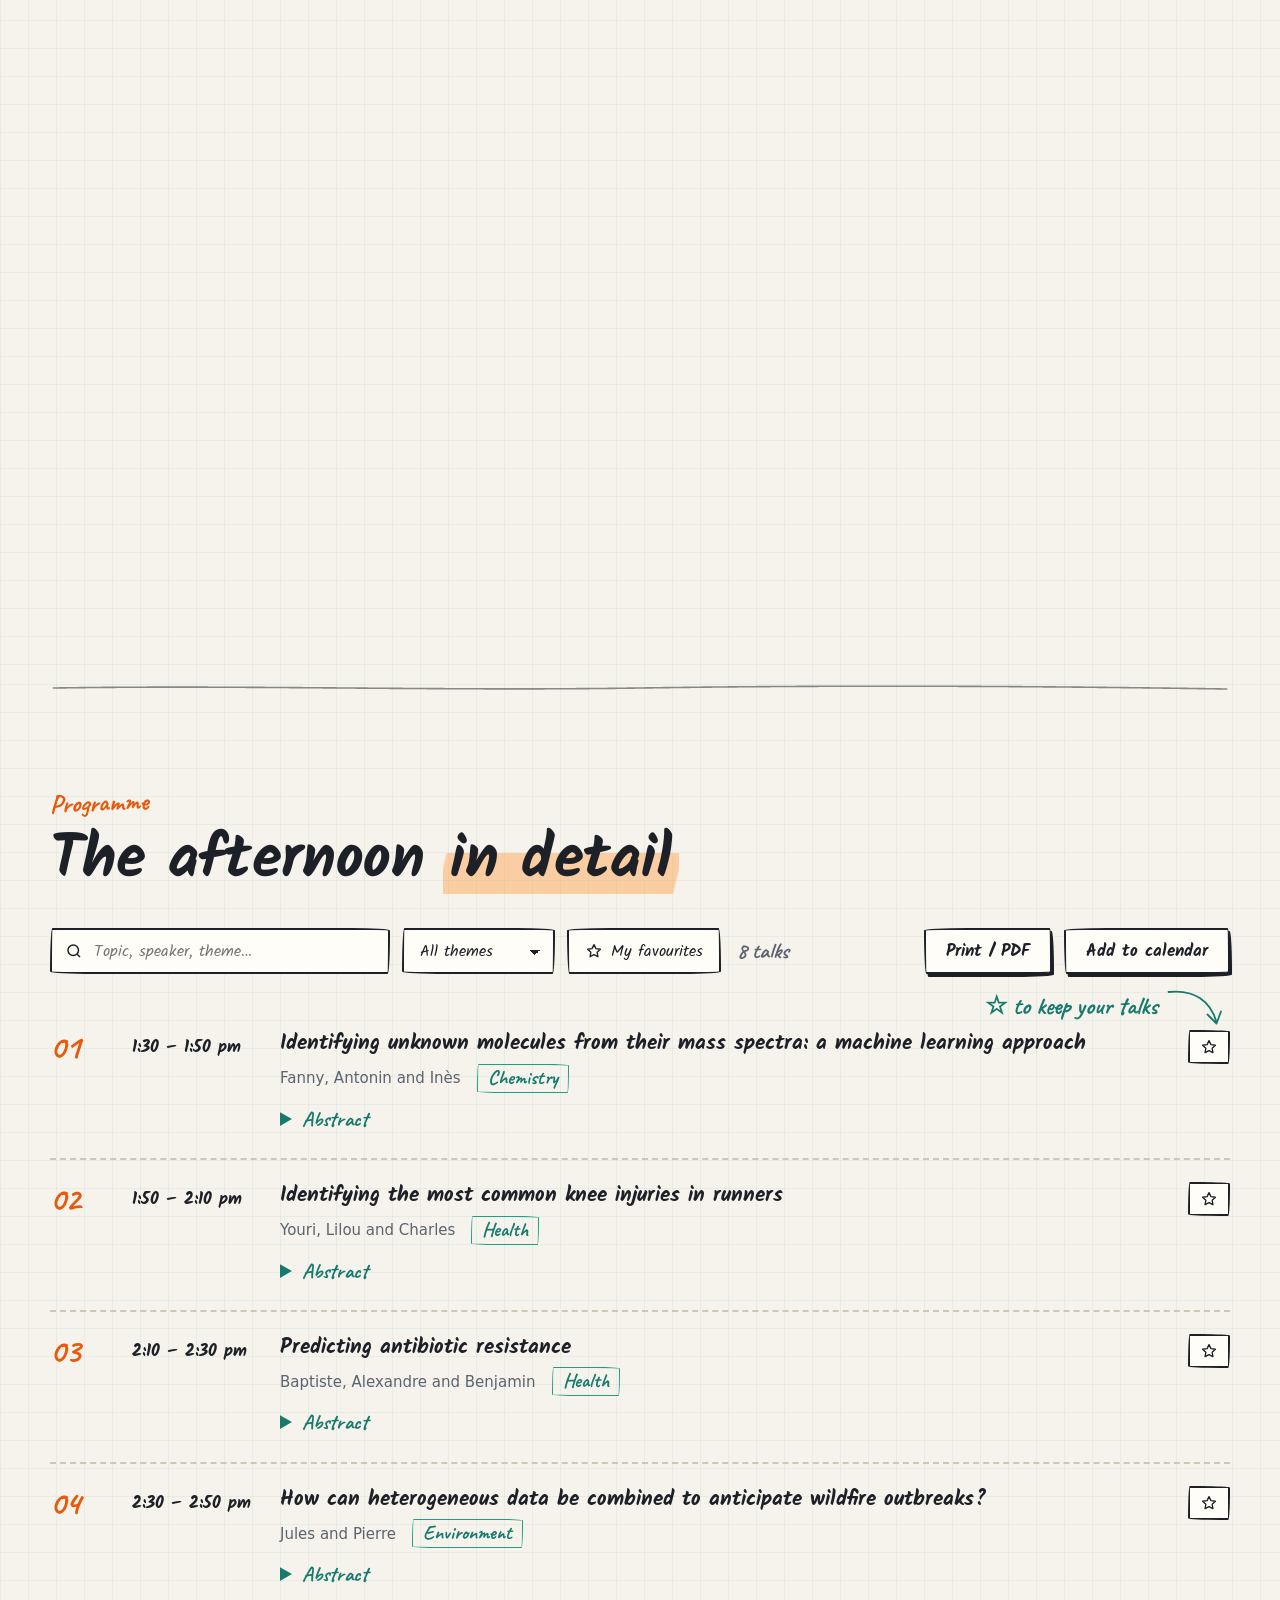
==== commit 6f282e8a: "Nouveau lieu : Amphi Moule, bâtiment 11 Textes FR/EN, calendrier, plan du campus (repère déplacé, tr" ====
--- a/index.html
+++ b/index.html
@@ -11,7 +11,7 @@
   <meta property="og:locale" content="fr_FR">
   <meta property="og:url" content="https://ecole-automne-data-science.netlify.app/">
   <meta property="og:title" content="École d’automne Data Science — Institut Agro Rennes">
-  <meta property="og:description" content="Huit projets étudiants de Machine Learning appliqués au vivant · 20 novembre 2026, 13h30 – 16h30, salle D4 (bâtiment 24). Entrée libre.">
+  <meta property="og:description" content="Huit projets étudiants de Machine Learning appliqués au vivant · 20 novembre 2026, 13h30 – 16h30, Amphi Moule, bâtiment 11. Entrée libre.">
   <meta property="og:image" content="https://ecole-automne-data-science.netlify.app/assets/og-image.jpg">
   <meta property="og:image:width" content="1200">
   <meta property="og:image:height" content="630">
@@ -71,7 +71,7 @@
         </div>
         <div class="beat beat-3" data-from="0.61" data-to="0.83">
           <p class="kicker" data-i18n="beat3Kicker">Un après-midi de conférences</p>
-          <p class="beat-big" id="beat3Line">13h30 – 16h30 · Salle D4</p>
+          <p class="beat-big" id="beat3Line">13h30 – 16h30 · Amphi Moule</p>
         </div>
         <div class="beat beat-4" data-from="0.89" data-to="1.01">
           <p class="beat-big" data-i18n="beat4">Rendez-vous ici.</p>
@@ -159,12 +159,12 @@
         <figure class="campus-map">
           <div class="map-frame" id="mapFrame">
             <div class="map-frame-inner">
-              <img src="assets/plan-campus.png" width="720" height="405" loading="lazy" data-i18n-alt="mapAlt" alt="Plan du campus de Rennes de l’Institut Agro, avec le bâtiment 24 signalé">
-              <span class="map-marker" aria-hidden="true"><span class="map-tag" data-i18n="mapTag">Bât. 24 · Salle D4</span></span>
+              <img src="assets/plan-campus.png" width="720" height="405" loading="lazy" data-i18n-alt="mapAlt" alt="Plan du campus de Rennes de l’Institut Agro, avec le bâtiment 11 signalé">
+              <span class="map-marker" aria-hidden="true"><span class="map-tag" data-i18n="mapTag">Bât. 11 · Amphi Moule</span></span>
             </div>
           </div>
           <figcaption class="map-caption">
-            <span><span class="dot" style="background:var(--teal)"></span><b data-i18n="mapConf">Conférences</b> · <span data-i18n="mapConfWhere">bâtiment 24, salle D4</span></span>
+            <span><span class="dot" style="background:var(--teal)"></span><b data-i18n="mapConf">Conférences</b> · <span data-i18n="mapConfWhere">Amphi Moule, bâtiment 11</span></span>
             <span><b data-i18n="mapEntry">Entrée</b> · 65 rue de Saint-Brieuc</span>
           </figcaption>
         </figure>
--- a/style.css
+++ b/style.css
@@ -353,7 +353,7 @@
 .map-frame { position: relative; }
 .map-frame-inner { position: relative; }
 .map-frame img { width: 100%; height: auto; }
-.map-marker { position: absolute; left: 76.1%; top: 44.4%; width: 0; height: 0; }
+.map-marker { position: absolute; left: 47.9%; top: 61%; width: 0; height: 0; }
 .map-marker::before {
   content: ""; position: absolute; left: -32px; top: -28px; width: 64px; height: 54px;
   border: 3px solid var(--accent); border-radius: 52% 48% 55% 45% / 48% 55% 45% 52%; transform: rotate(-8deg);
@@ -368,11 +368,6 @@
   position: absolute; right: 34px; top: -66px; white-space: nowrap; color: var(--accent-dark);
   font-family: var(--note); font-size: 26px; font-weight: 700; line-height: 1; transform: rotate(-5deg);
   background: rgba(255,255,255,.85); padding: 2px 6px;
-}
-.map-tag::after {
-  content: ""; position: absolute; right: -20px; top: 24px; width: 30px; height: 32px;
-  border-right: 2.5px solid var(--accent-dark); border-bottom: 2.5px solid var(--accent-dark); border-radius: 0 0 26px 0;
-  transform: rotate(8deg);
 }
 .map-caption { display: flex; flex-wrap: wrap; gap: 8px 24px; padding: 12px 6px 14px; margin-top: 10px; border-top: 2px dashed var(--line); font-size: 15px; color: var(--muted); }
 .map-caption b { color: var(--ink); font-family: var(--hand); }
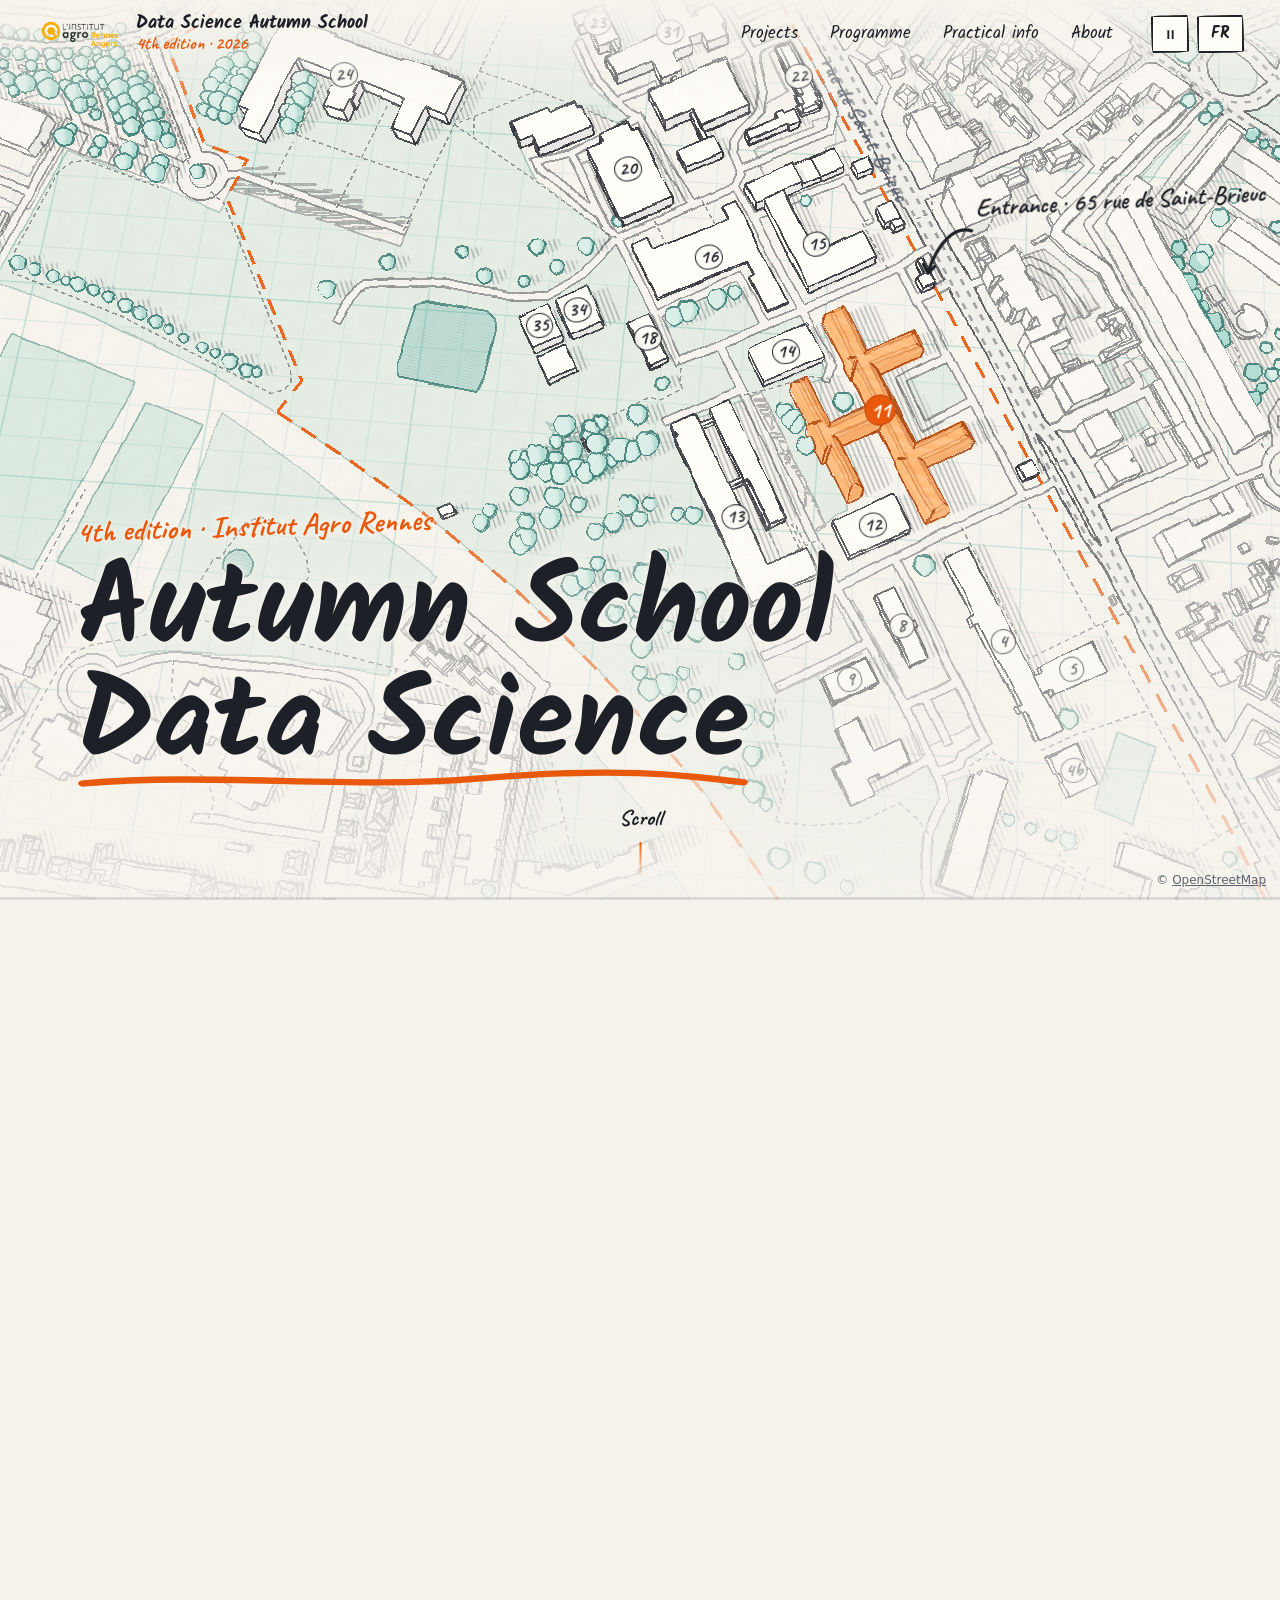
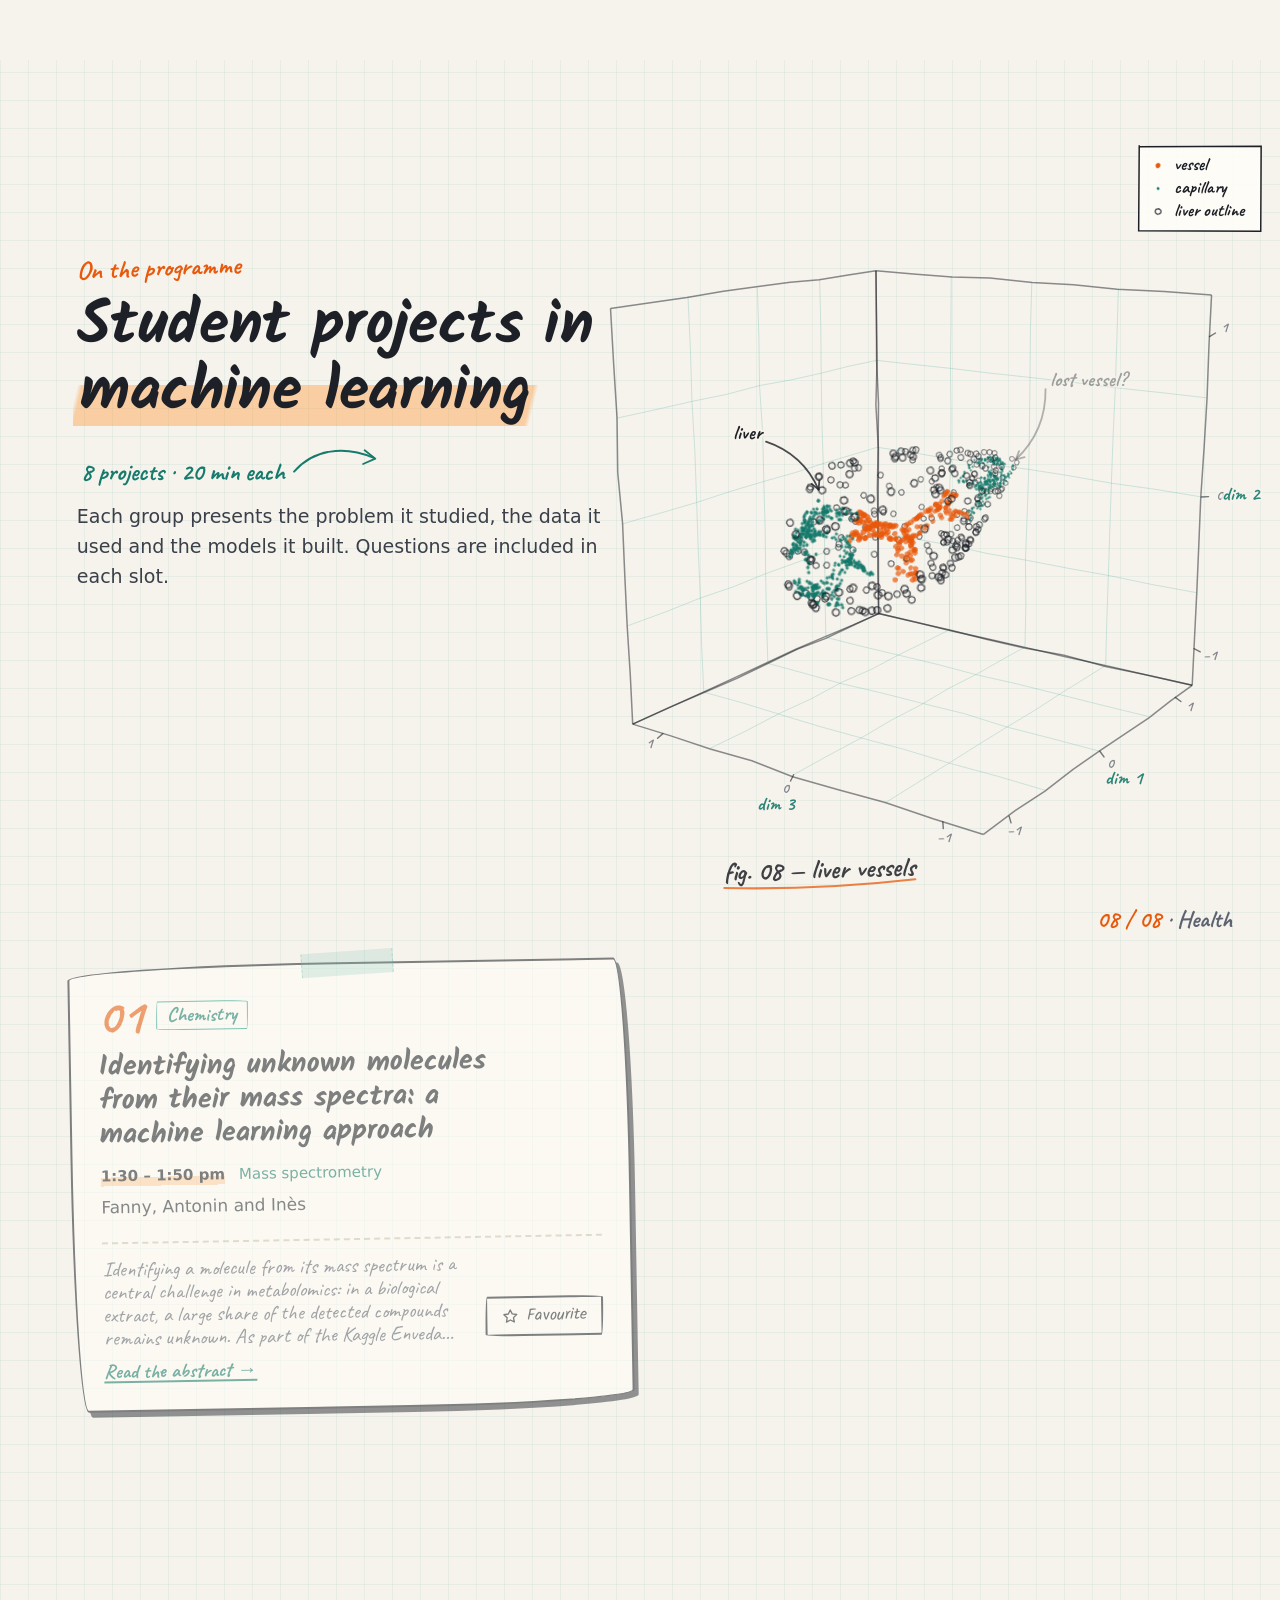
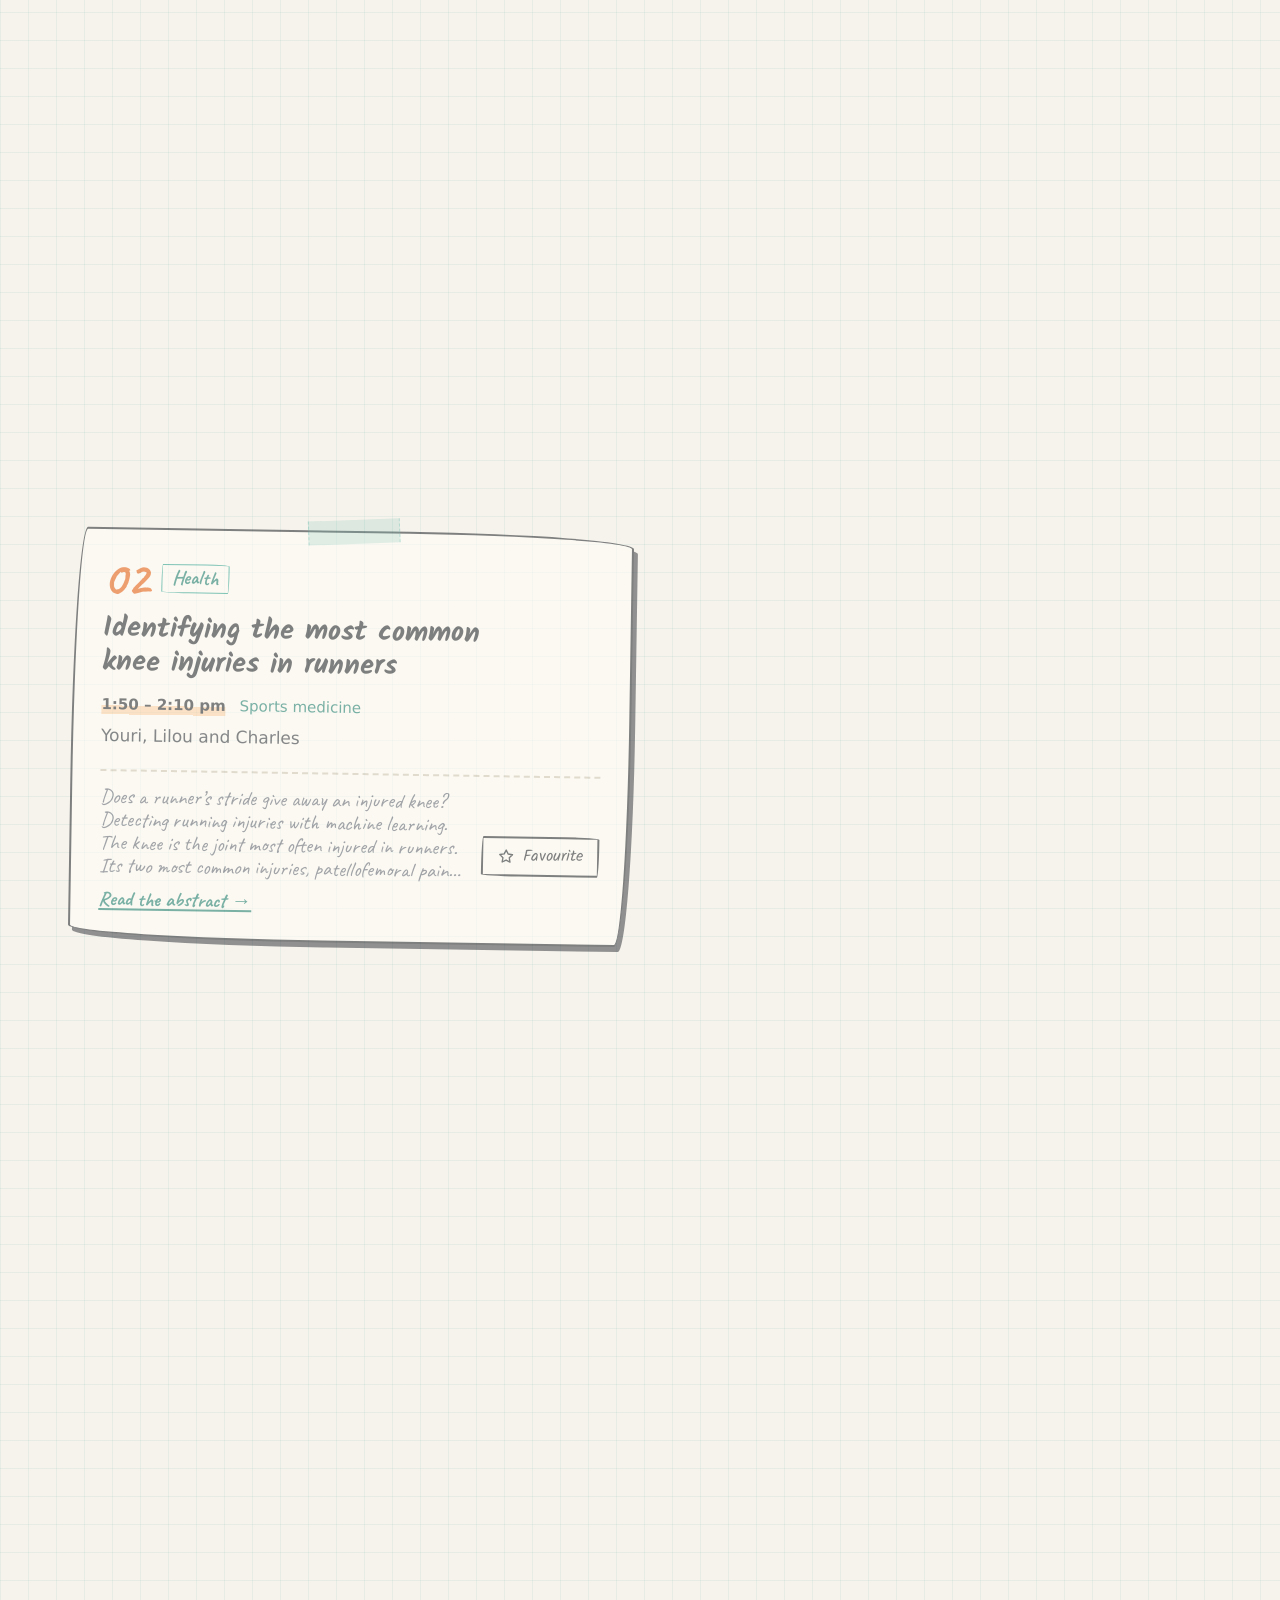
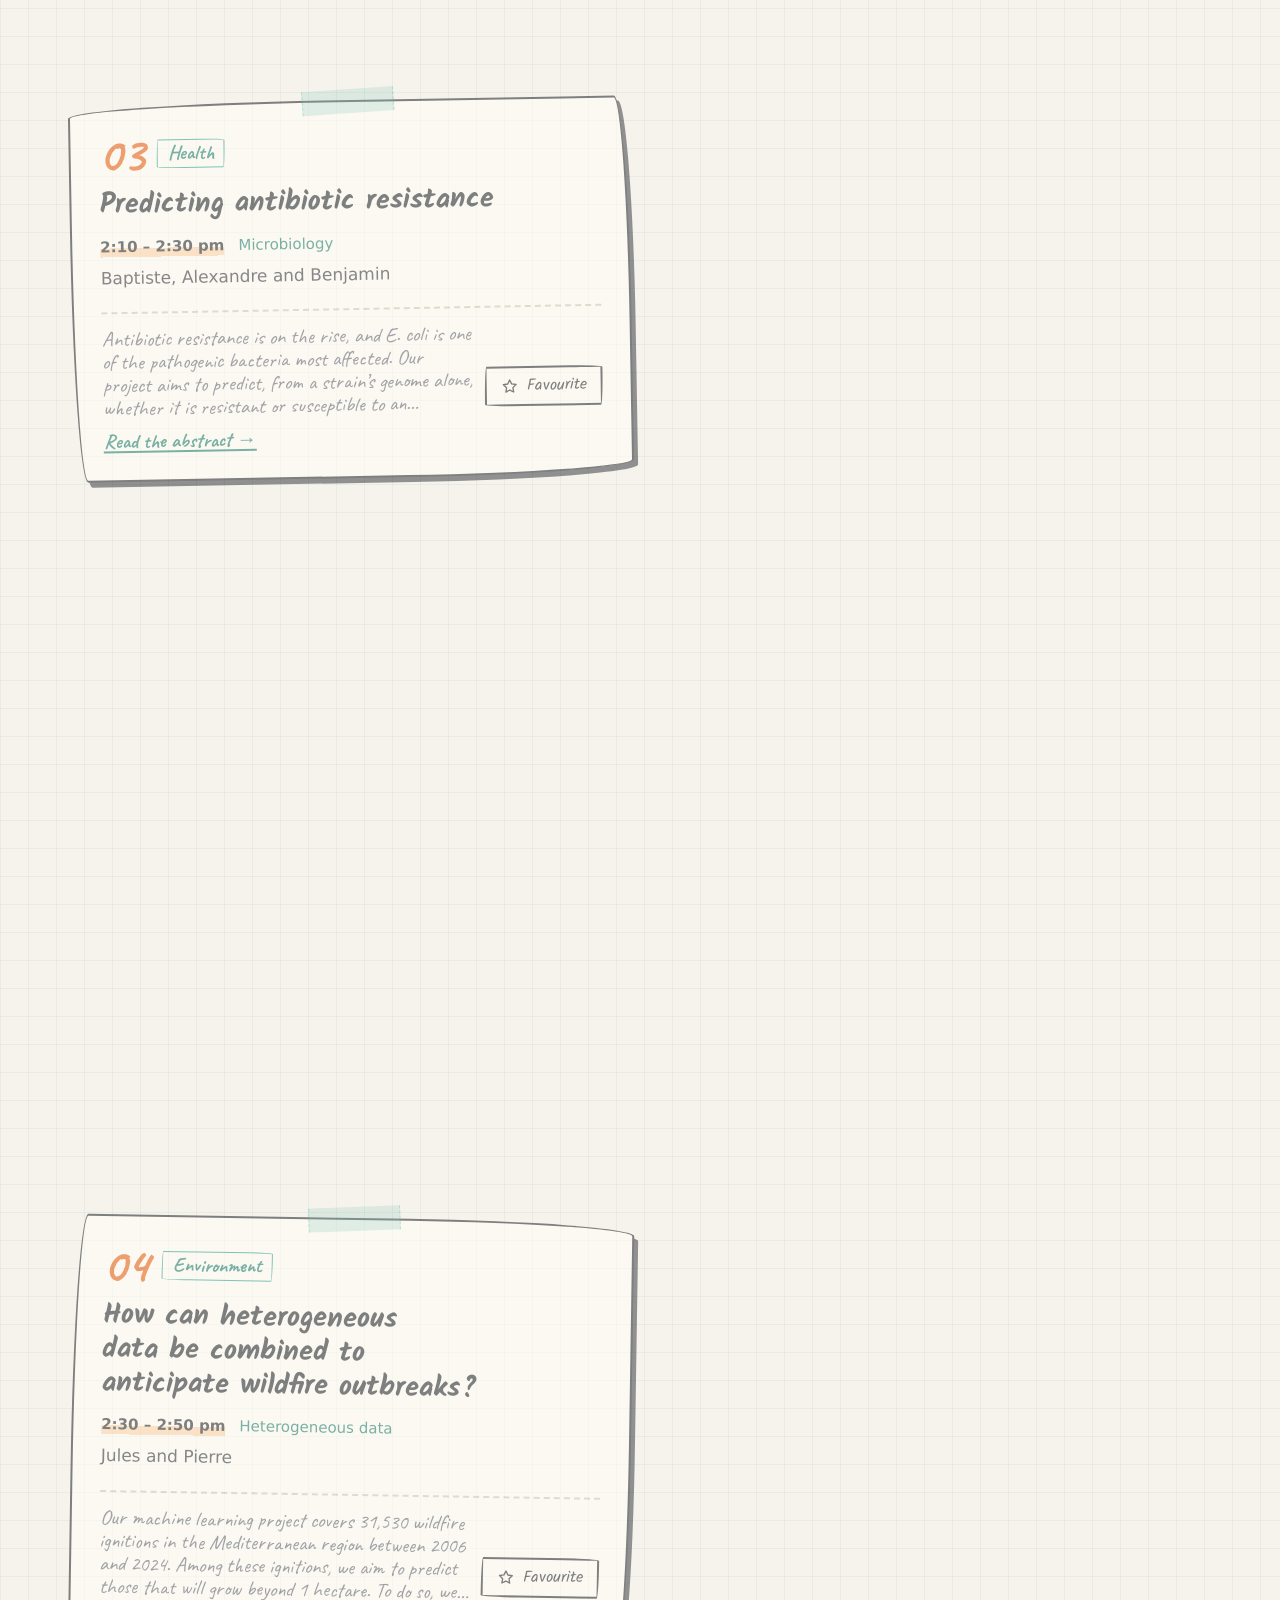
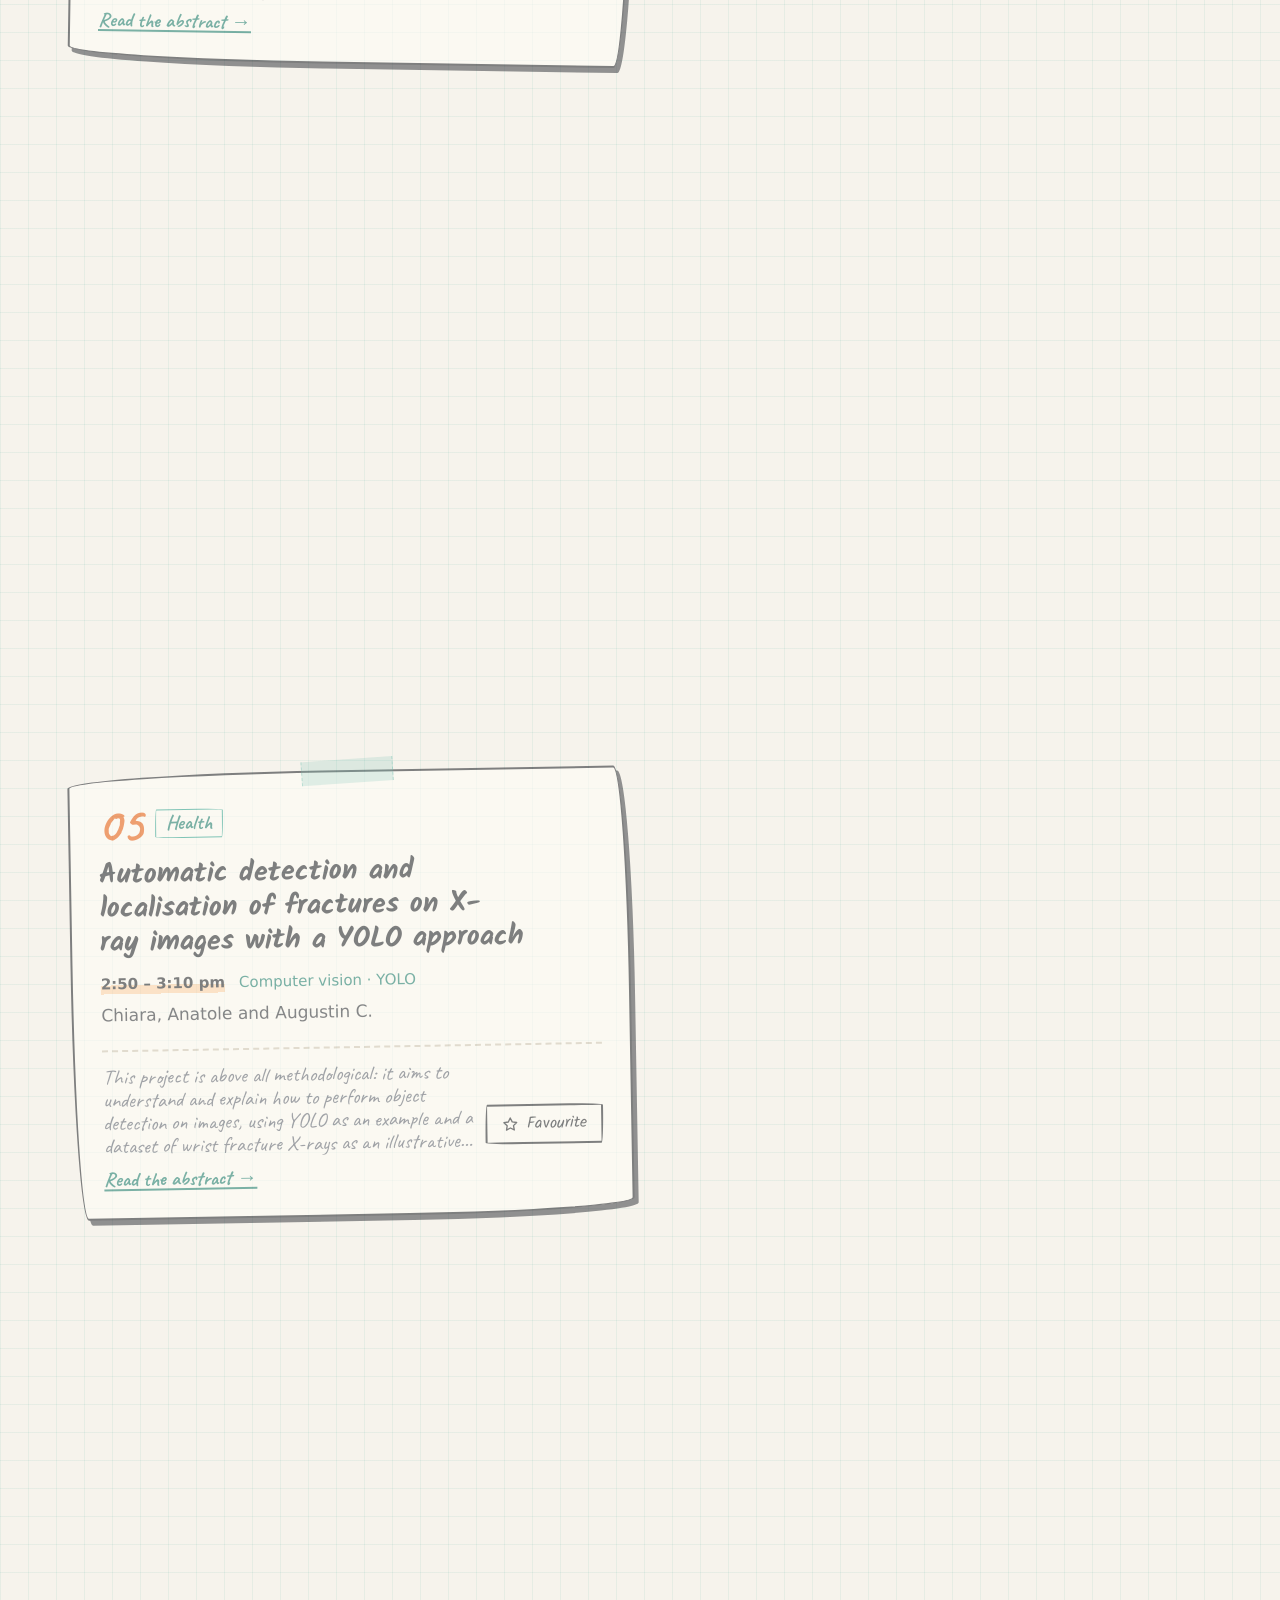
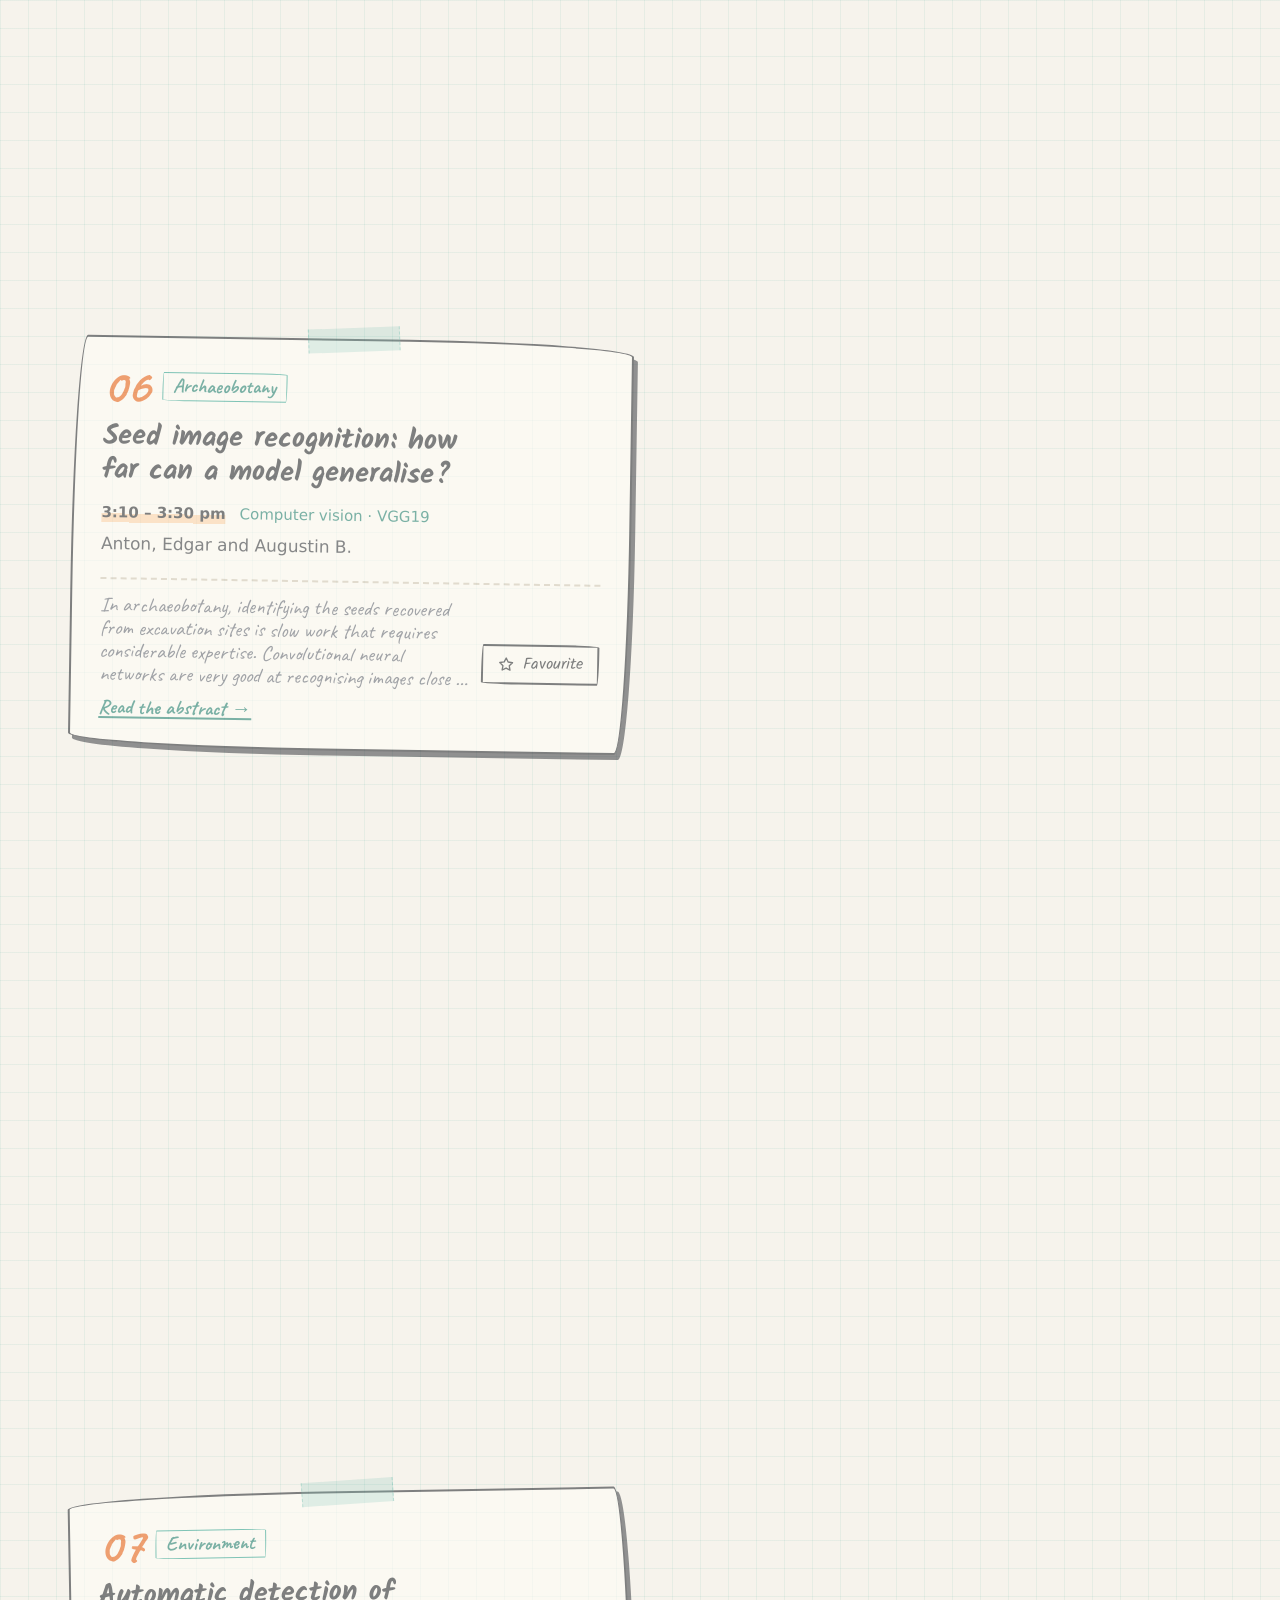
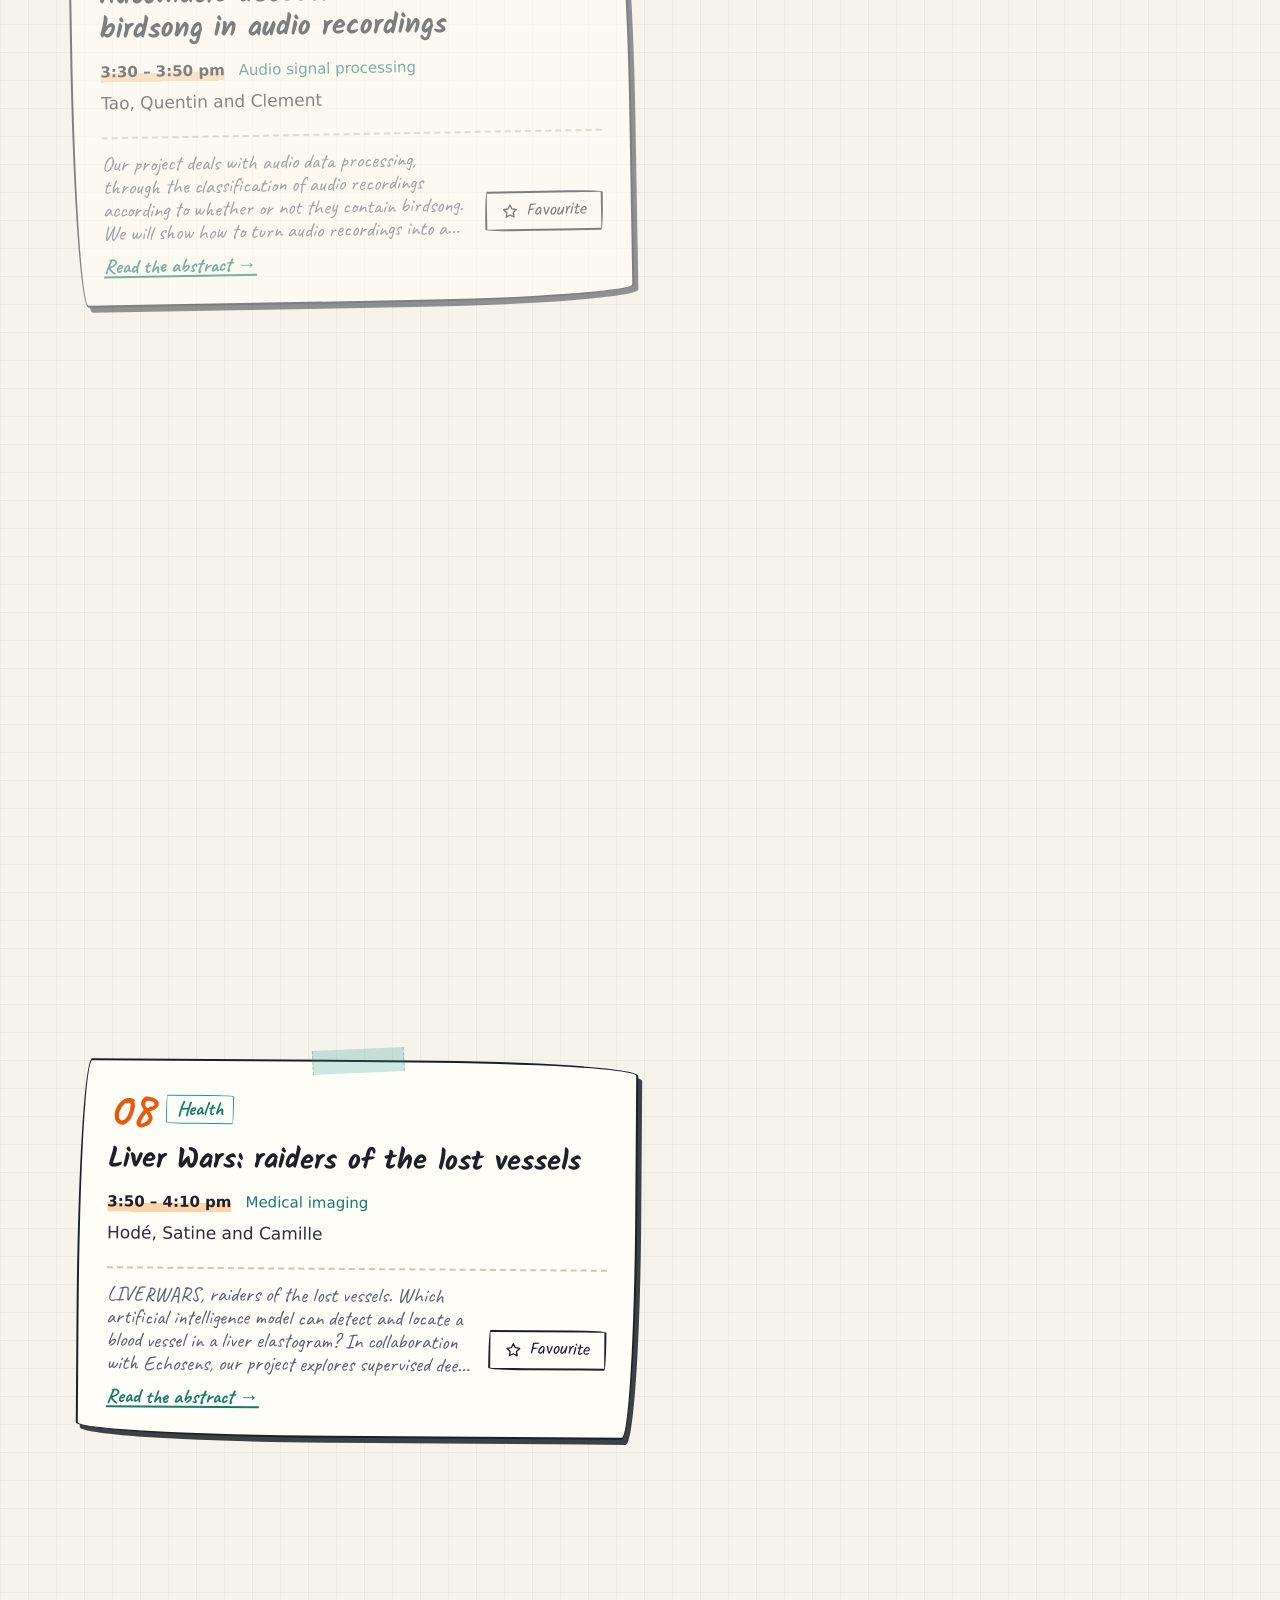
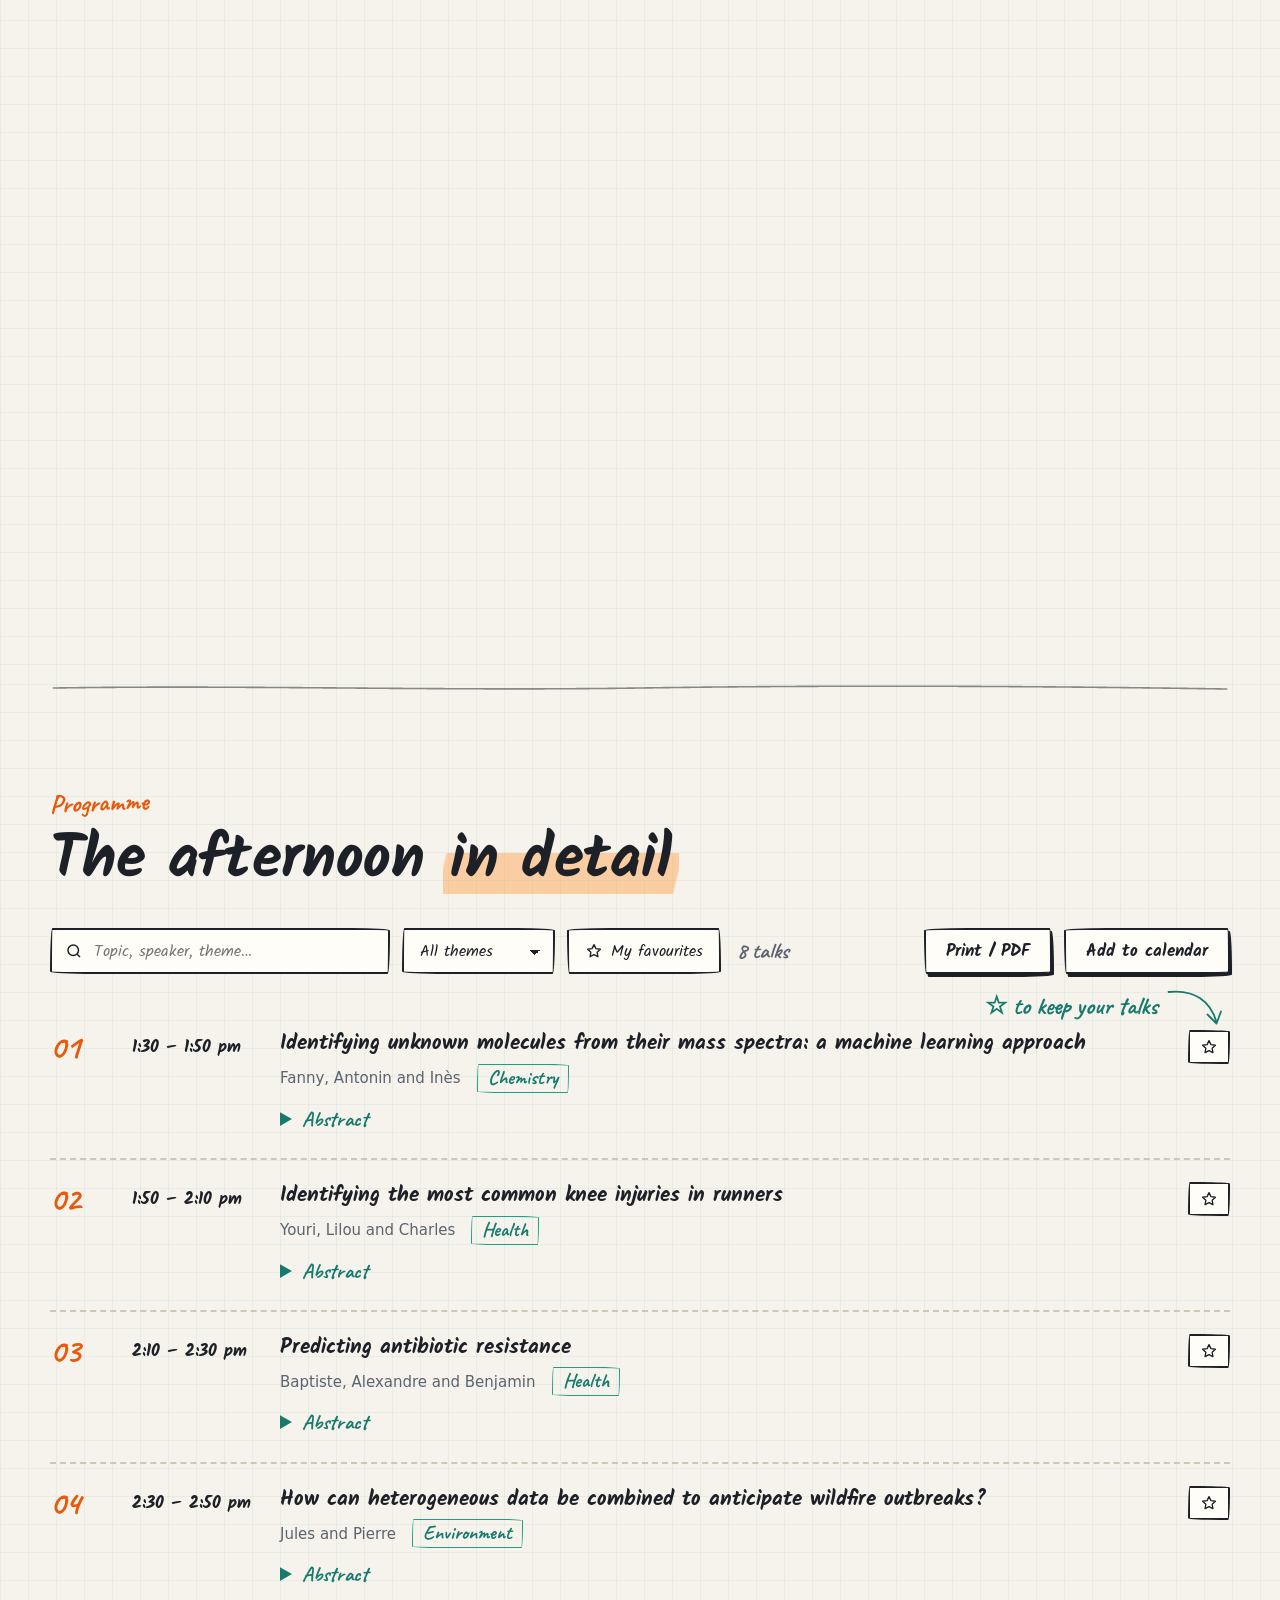
==== commit 0aa45c07: "Numéro de version sur campus.json, les affiches du vol et l'image de partage, pour contourner le cac" ====
--- a/index.html
+++ b/index.html
@@ -12,7 +12,7 @@
   <meta property="og:url" content="https://ecole-automne-data-science.netlify.app/">
   <meta property="og:title" content="École d’automne Data Science — Institut Agro Rennes">
   <meta property="og:description" content="Huit projets étudiants de Machine Learning appliqués au vivant · 20 novembre 2026, 13h30 – 16h30, Amphi Moule, bâtiment 11. Entrée libre.">
-  <meta property="og:image" content="https://ecole-automne-data-science.netlify.app/assets/og-image.jpg">
+  <meta property="og:image" content="https://ecole-automne-data-science.netlify.app/assets/og-image.jpg?v=2">
   <meta property="og:image:width" content="1200">
   <meta property="og:image:height" content="630">
   <meta name="twitter:card" content="summary_large_image">
@@ -54,8 +54,8 @@
       <div class="flight-sticky">
         <div class="flight-media">
           <picture>
-            <source media="(orientation: portrait) and (max-width: 900px)" srcset="assets/vol-plan-portrait.webp">
-            <img class="flight-poster" id="flightPoster" src="assets/vol-plan.webp" width="1600" height="1000" alt="" fetchpriority="high">
+            <source media="(orientation: portrait) and (max-width: 900px)" srcset="assets/vol-plan-portrait.webp?v=2">
+            <img class="flight-poster" id="flightPoster" src="assets/vol-plan.webp?v=2" width="1600" height="1000" alt="" fetchpriority="high">
           </picture>
           <canvas class="flight-canvas" id="campusCanvas" aria-hidden="true"></canvas>
           <div class="flight-labels" id="flightLabels" aria-hidden="true"></div>
